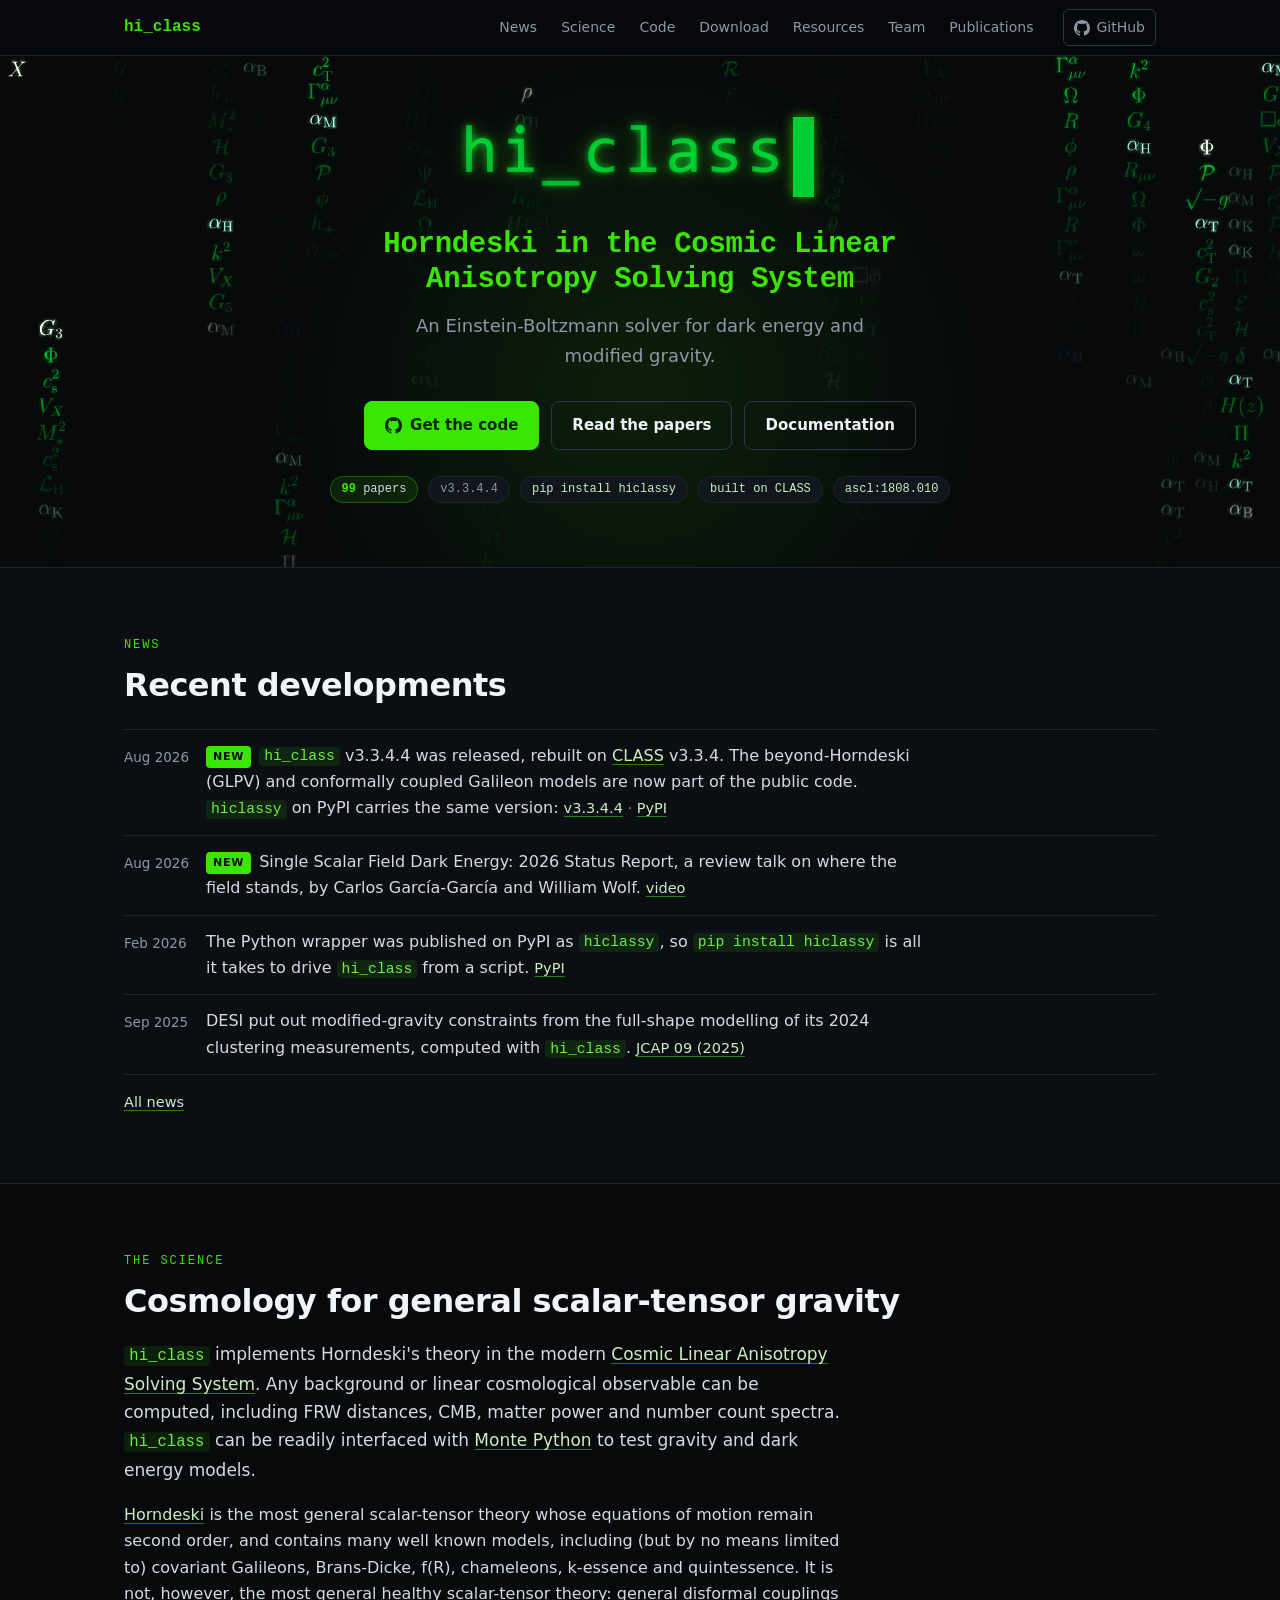
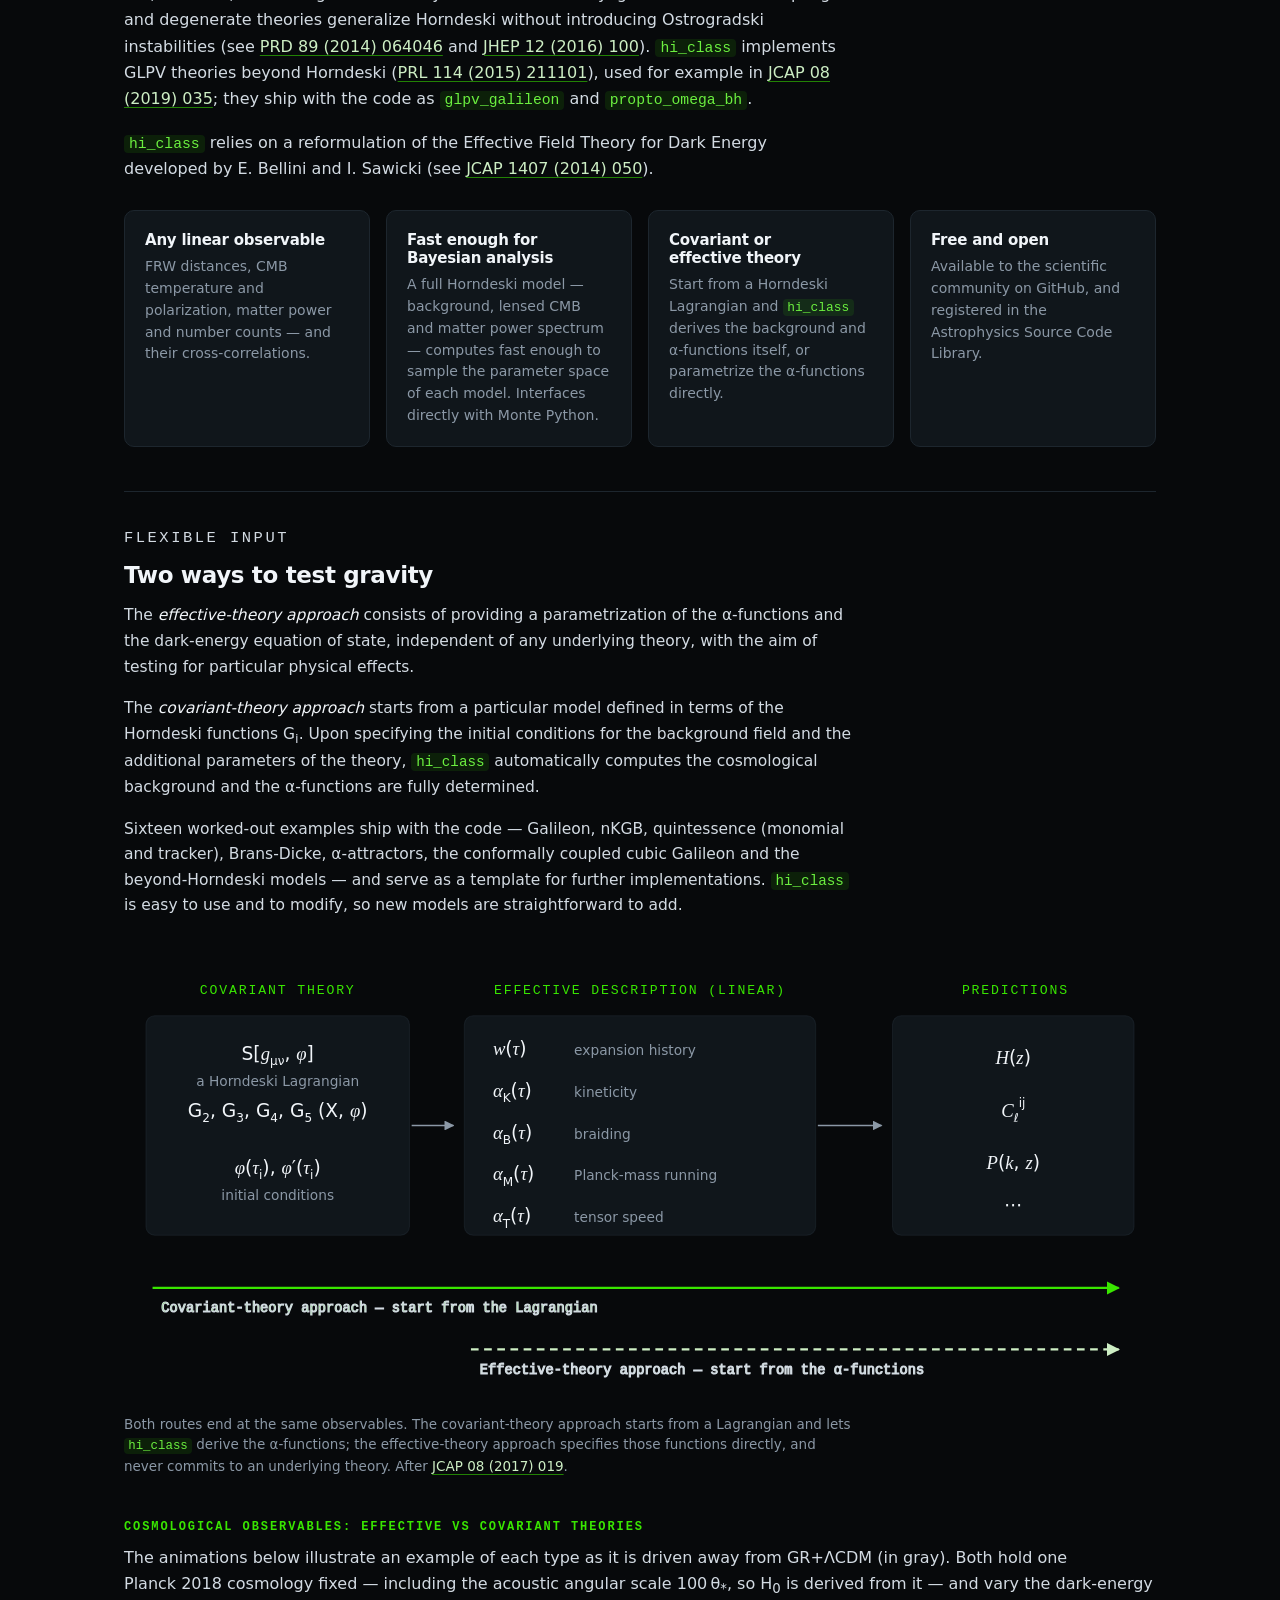
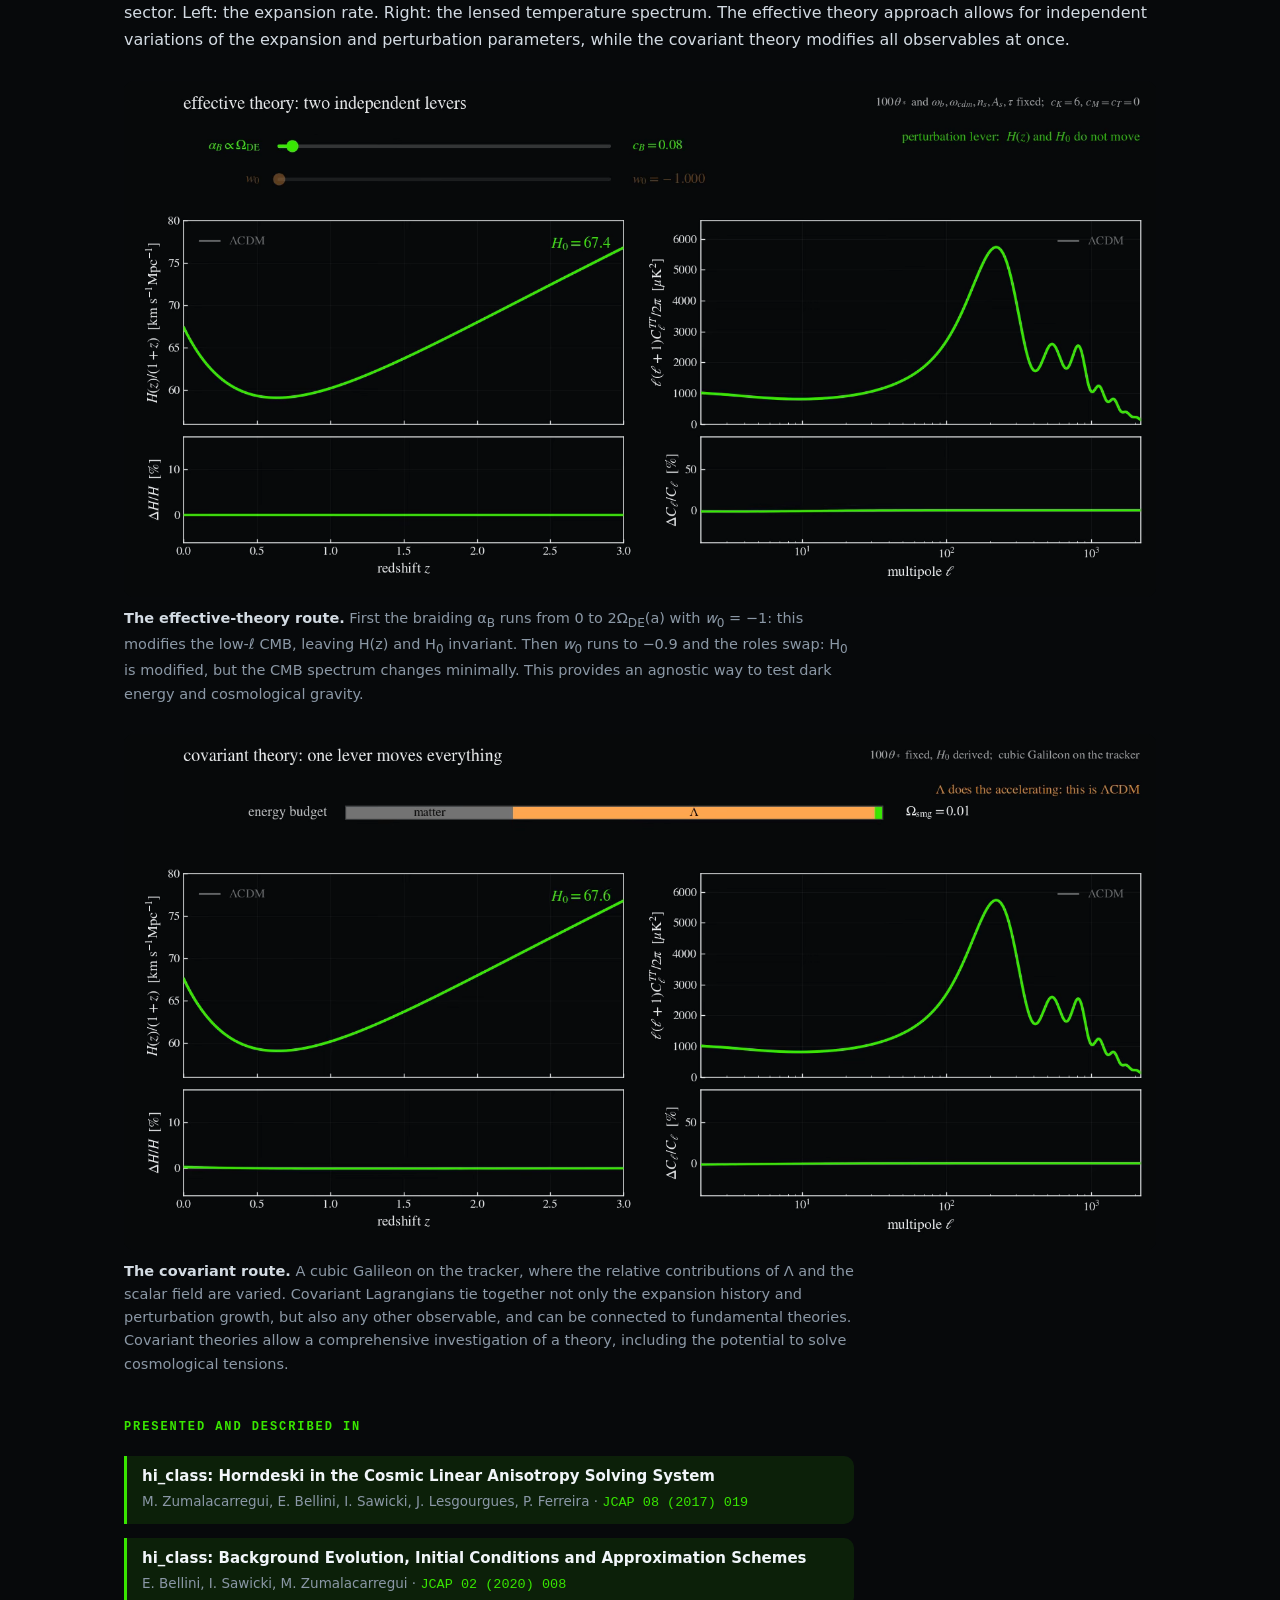
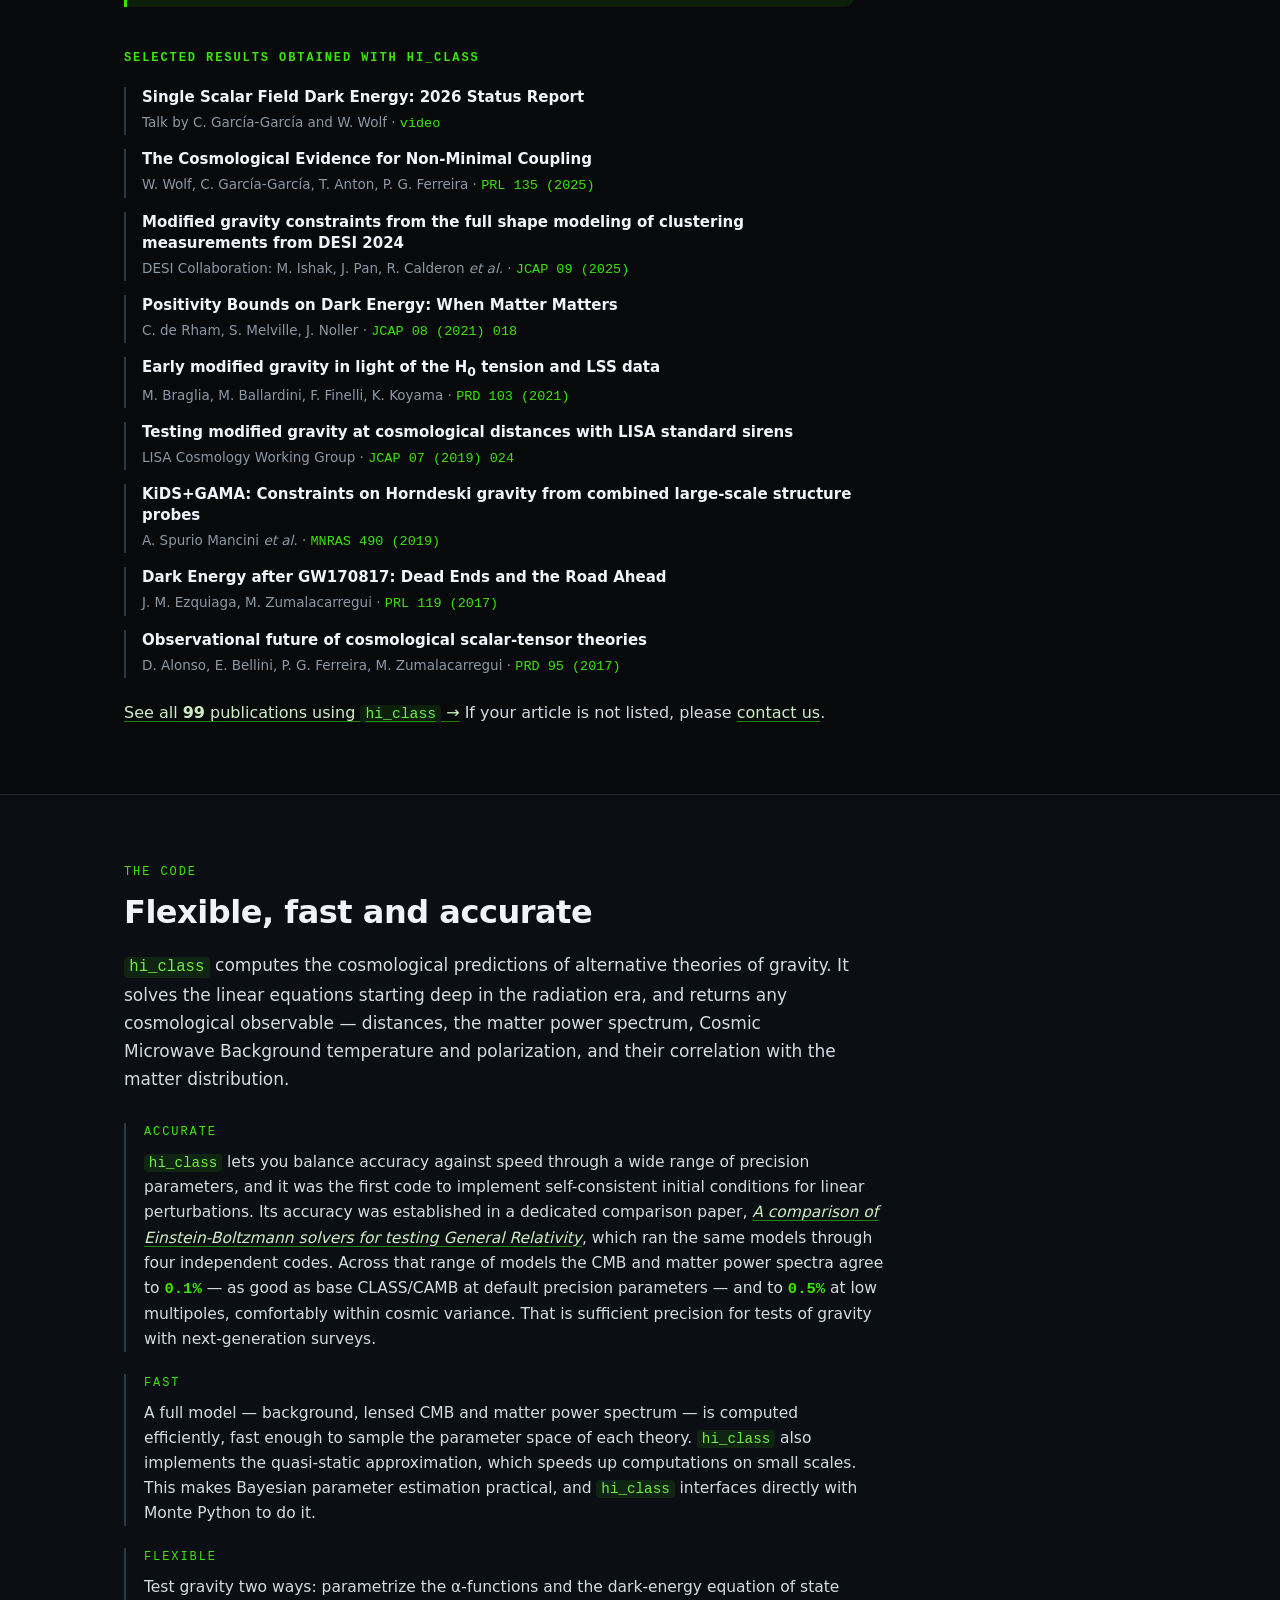
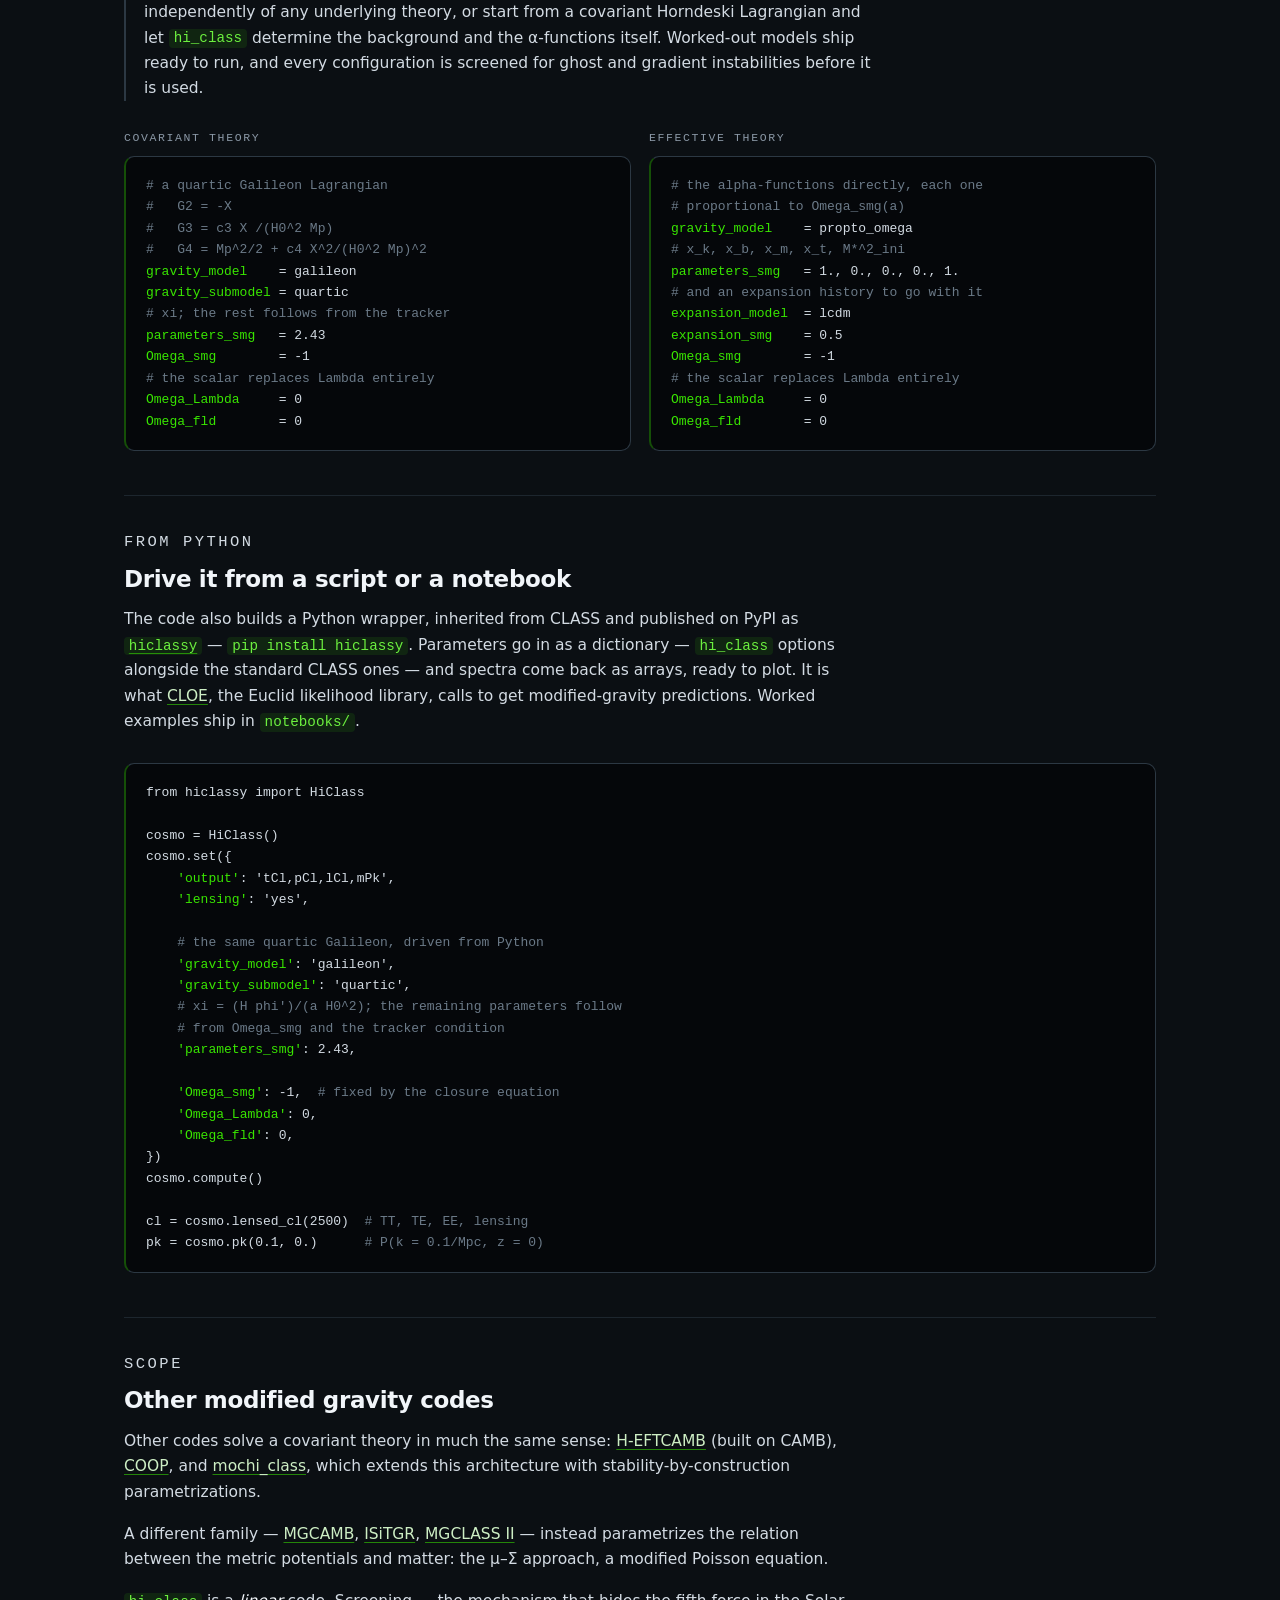
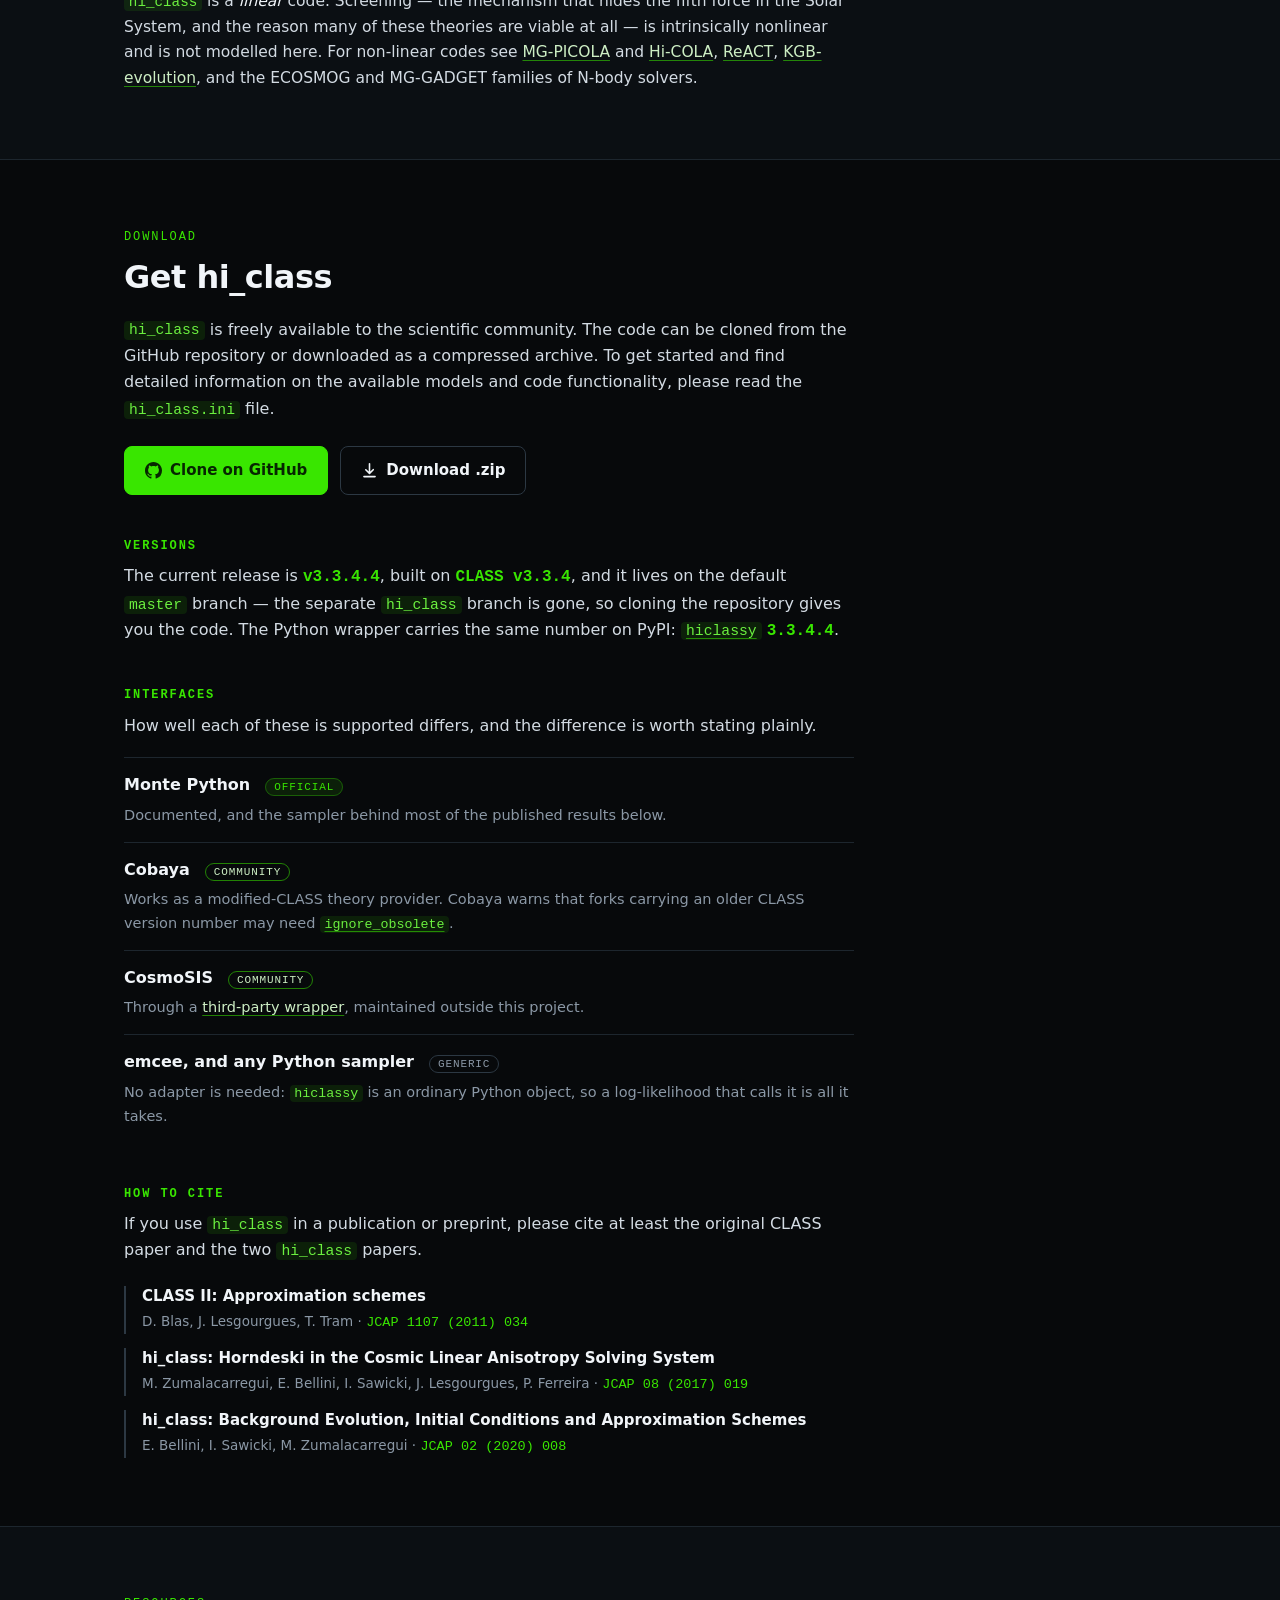
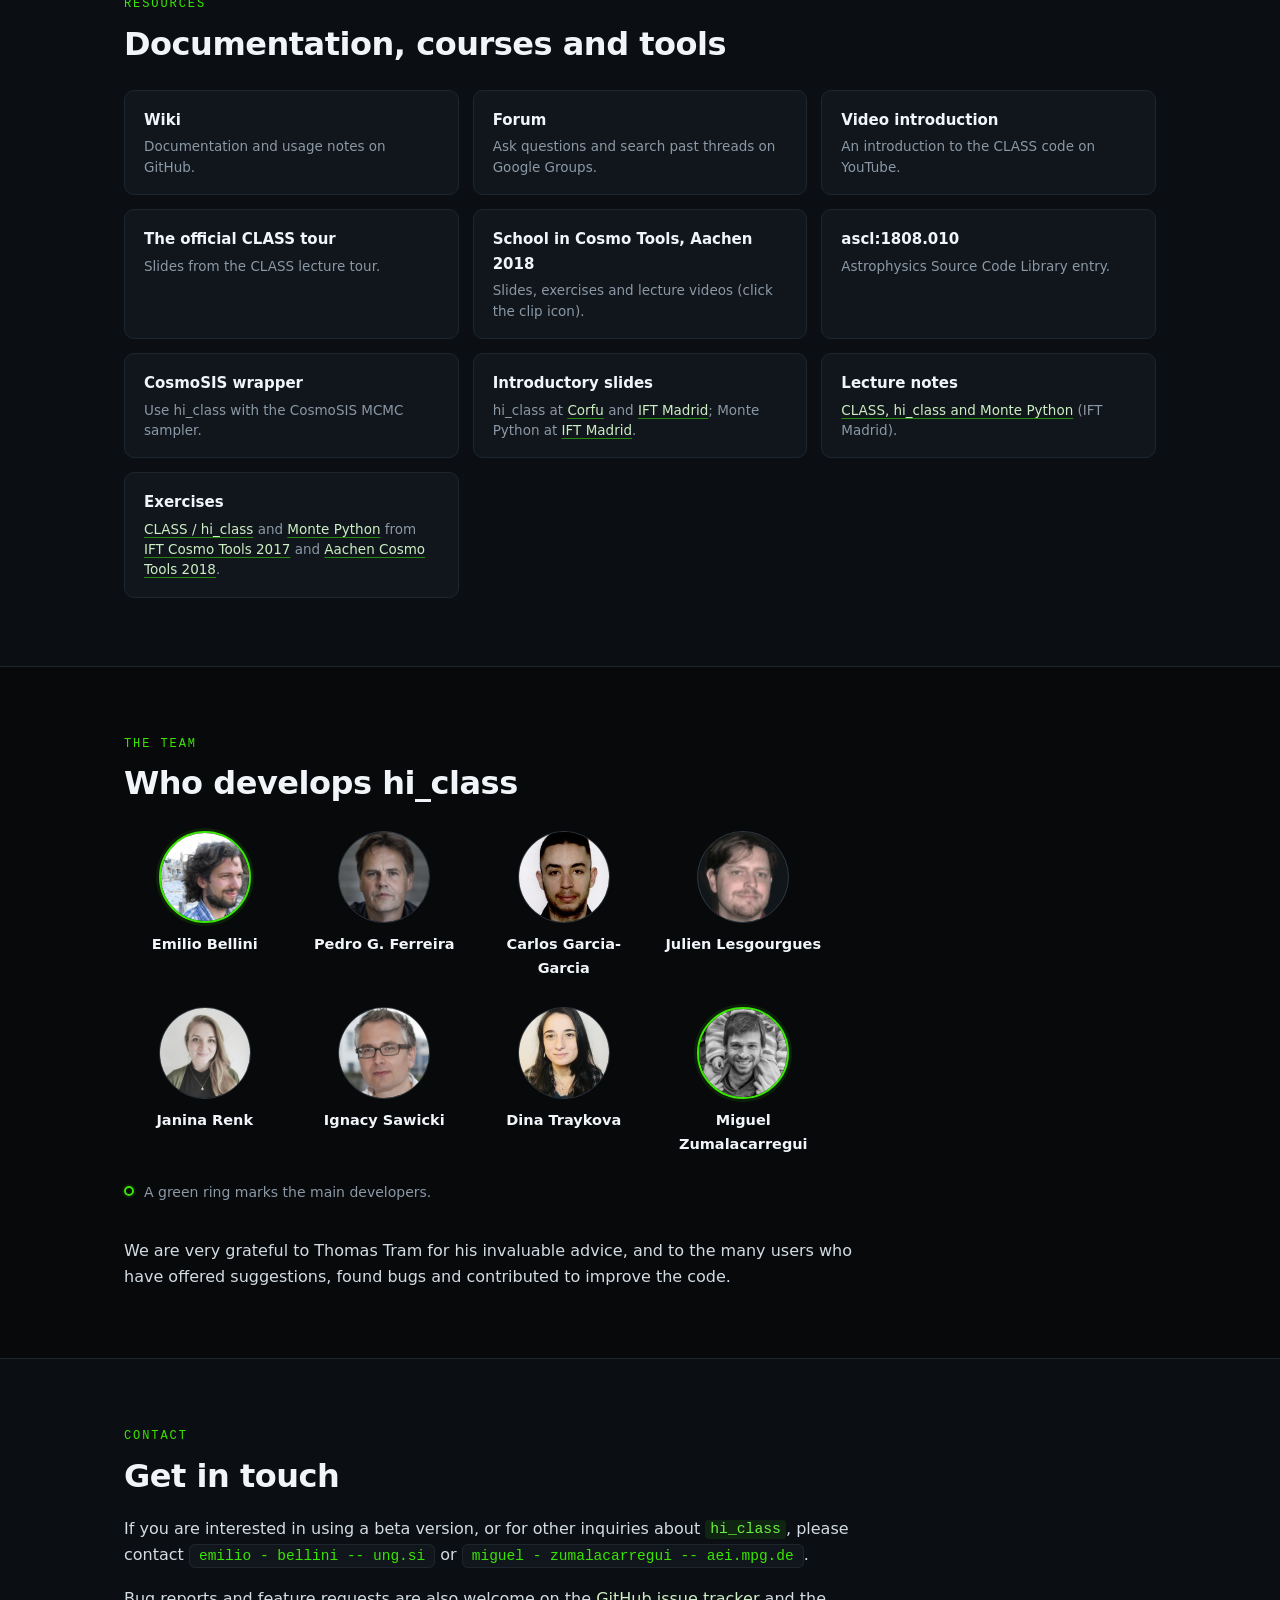
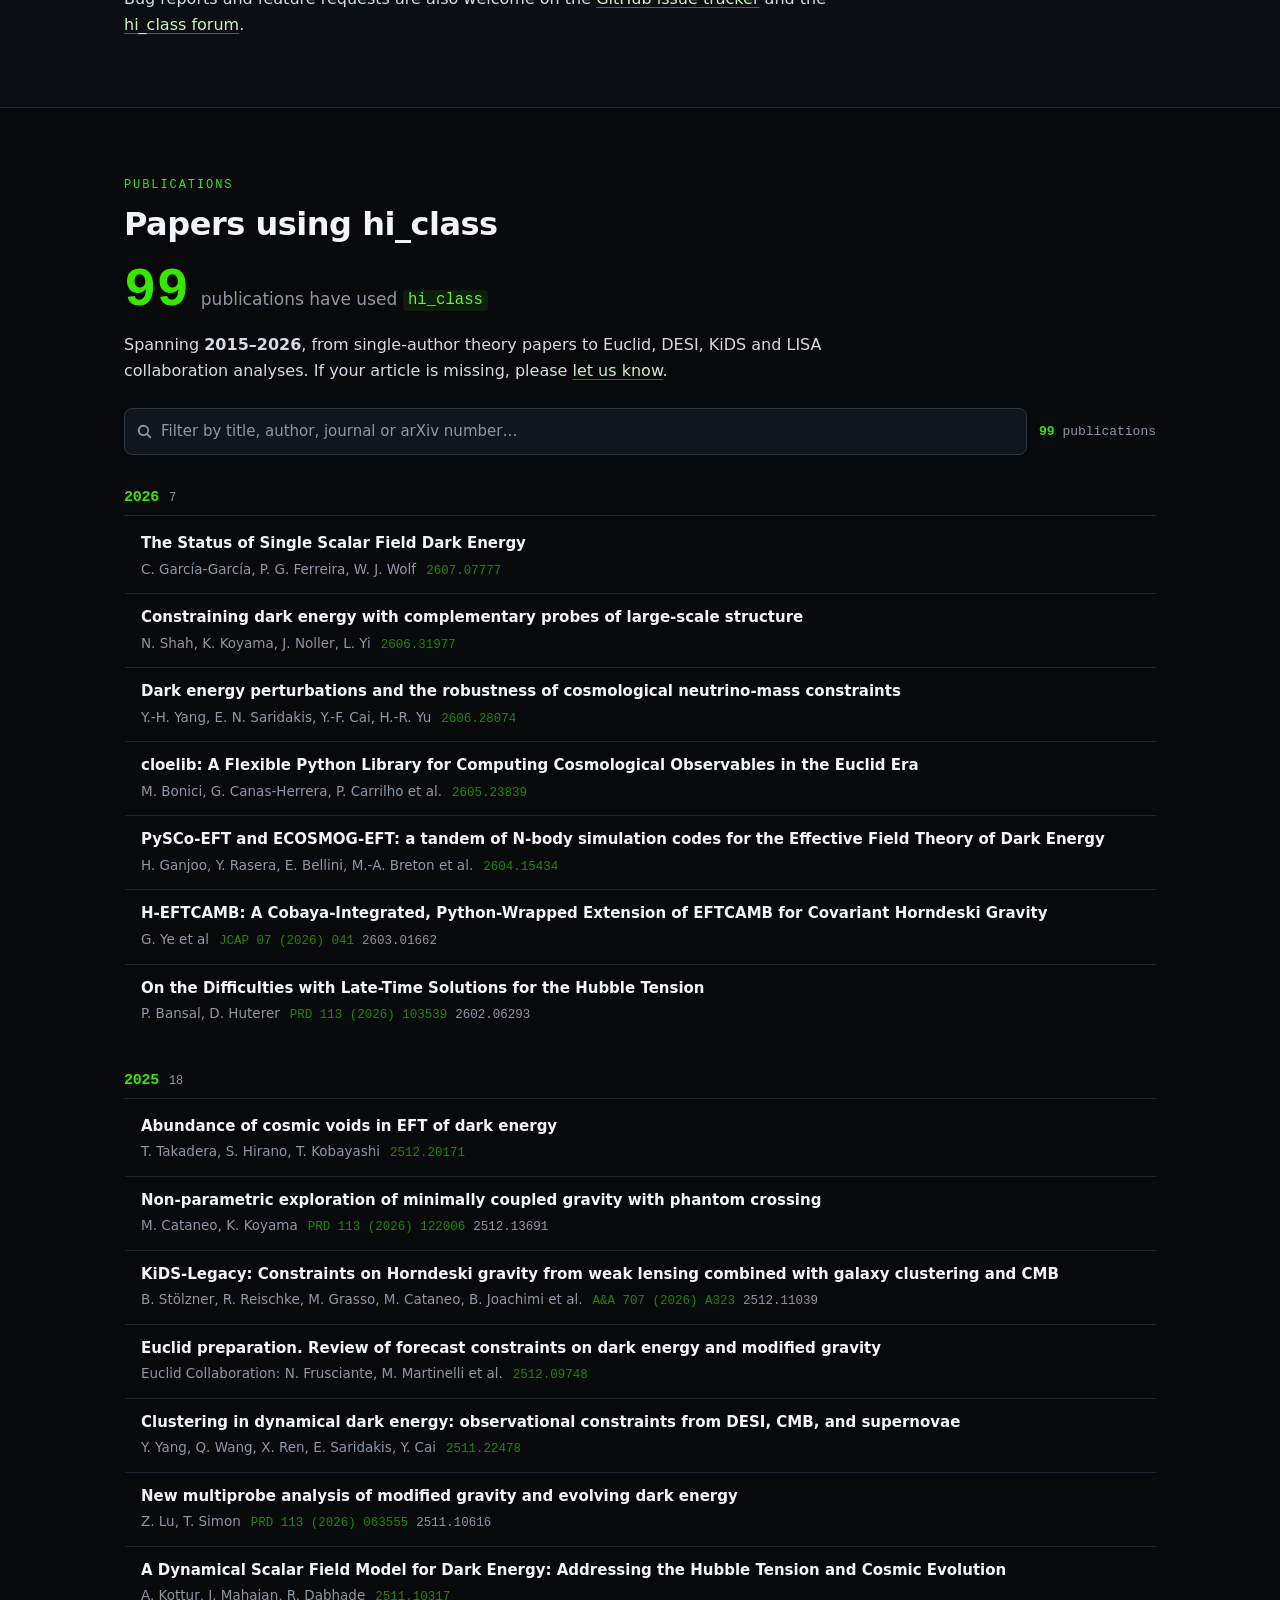
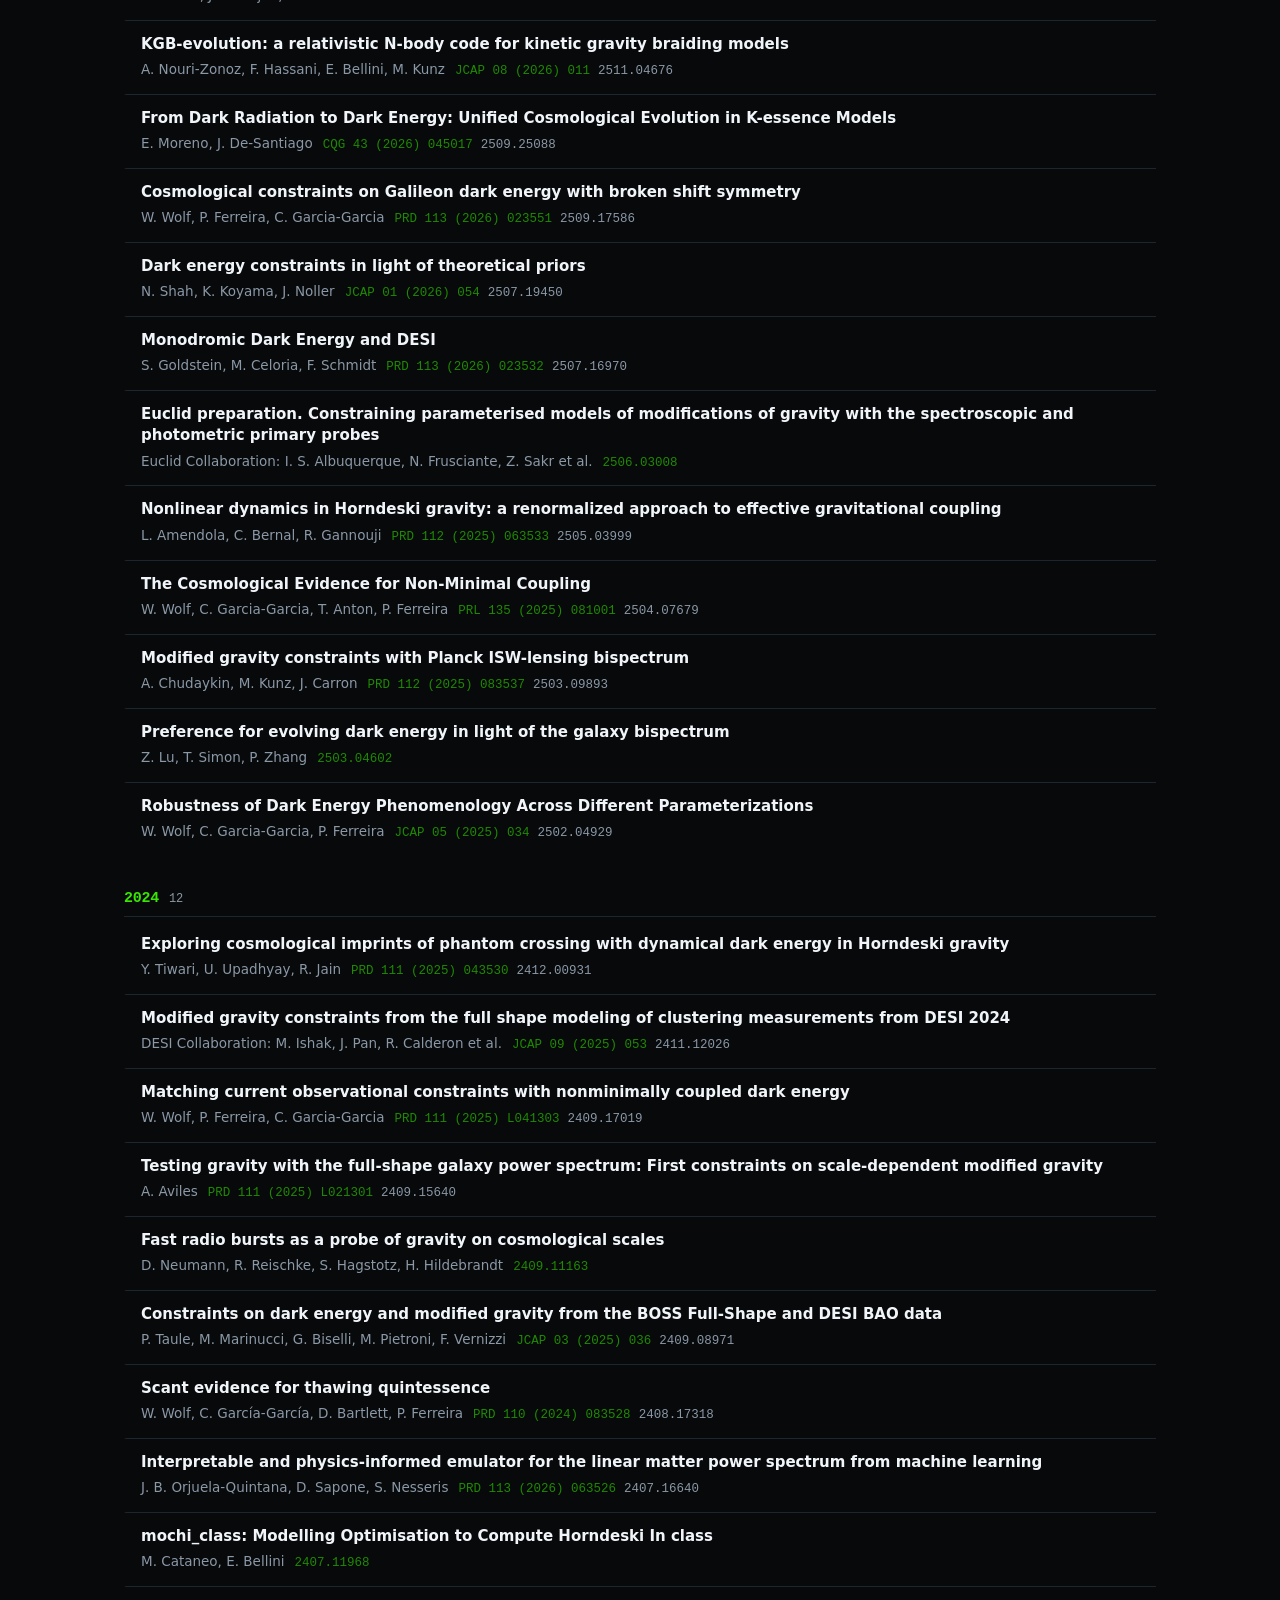
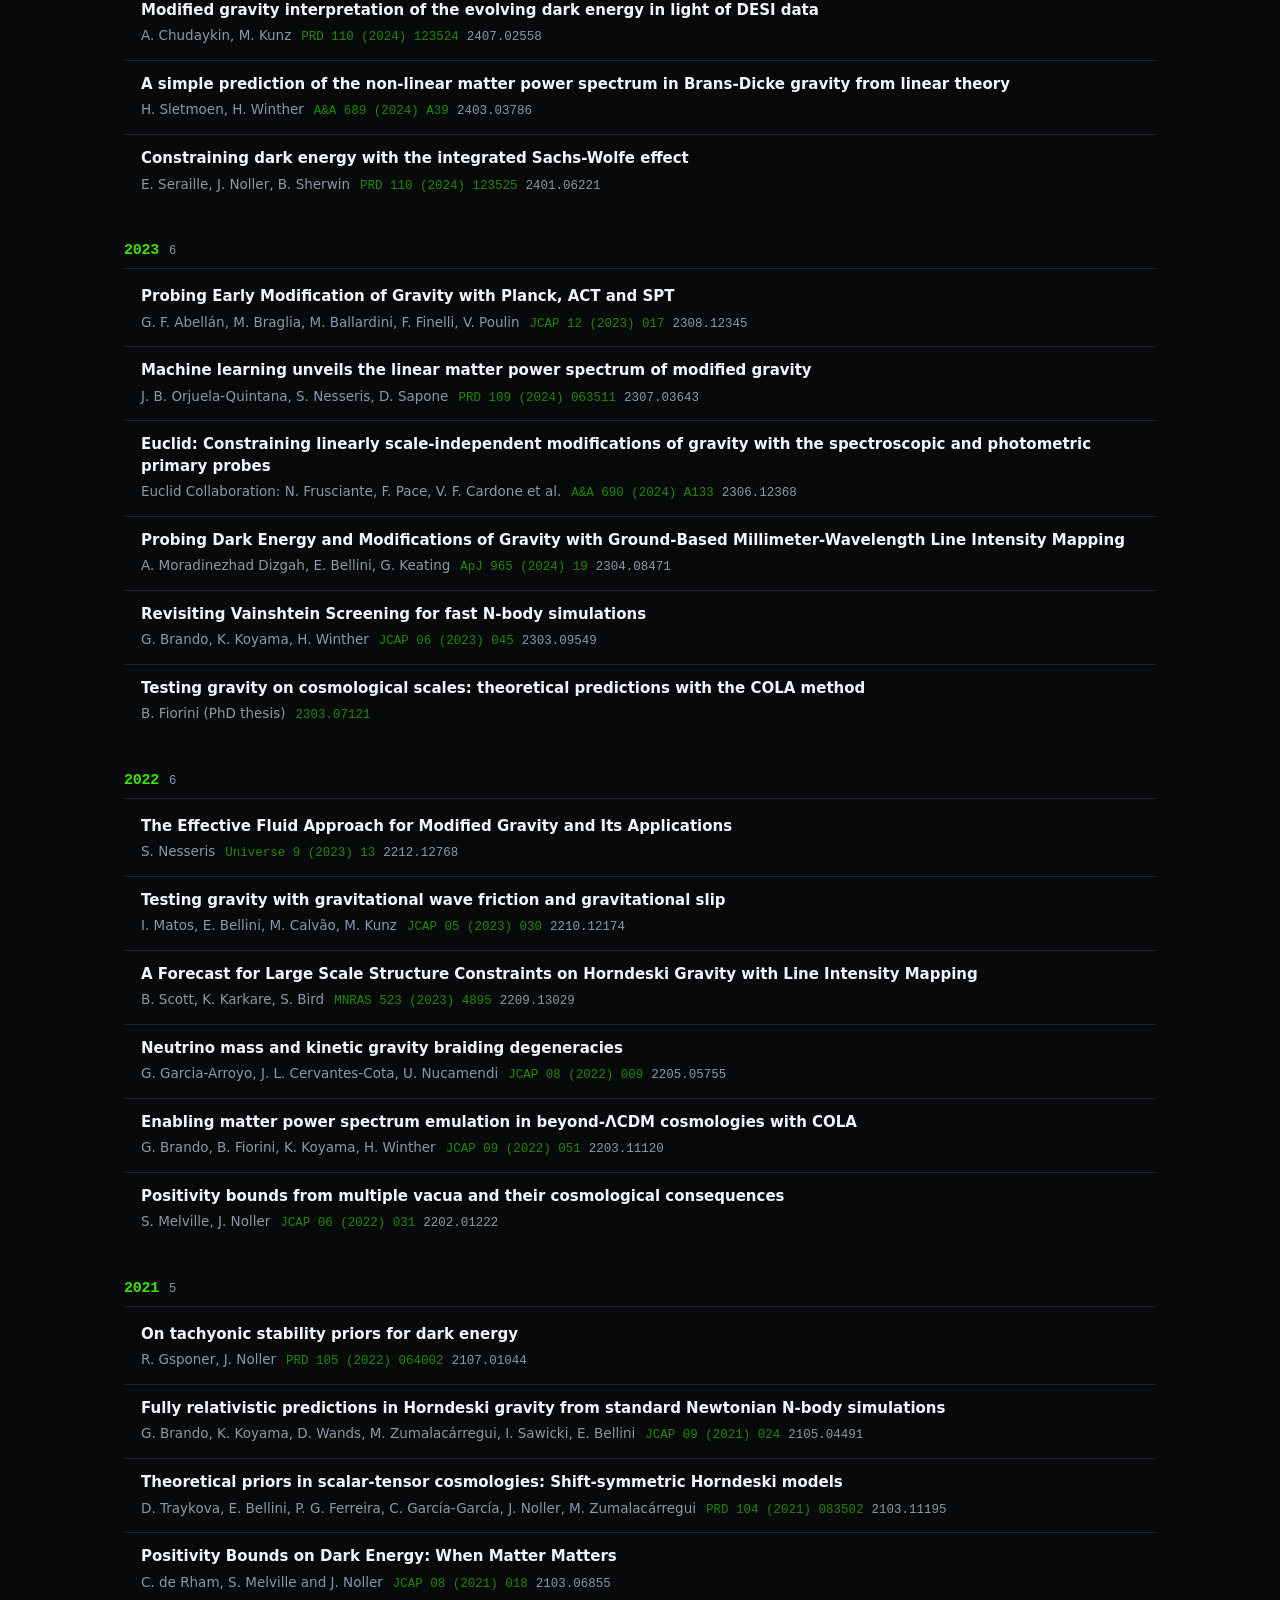
==== docs/index.html @ 0009f51d "Split the release news item's last clause into its own sentence Co-Authored-By: Claude Opus 5 (1M co" ====
<!DOCTYPE html>
<html lang="en">
<head>
<meta charset="utf-8">
<meta name="viewport" content="width=device-width, initial-scale=1">
<title>hi_class — Horndeski in the Cosmic Linear Anisotropy Solving System</title>
<meta name="description" content="hi_class is an Einstein-Boltzmann solver for dark energy and modified gravity. It implements Horndeski's theory in CLASS and computes any background or linear cosmological observable.">
<link rel="canonical" href="https://hiclass-code.net/">
<meta name="theme-color" content="#07090b">

<meta property="og:type" content="website">
<meta property="og:title" content="hi_class — Horndeski in the Cosmic Linear Anisotropy Solving System">
<meta property="og:description" content="Einstein-Boltzmann solver for dark energy and modified gravity.">
<meta property="og:url" content="https://hiclass-code.net/">
<meta property="og:image" content="https://hiclass-code.net/imgs/hi_class.gif">
<meta name="twitter:card" content="summary_large_image">

<link rel="icon" type="image/png" href="imgs/hi_class_icon_64x64.png">
<link rel="stylesheet" href="styles.css?v=11">
</head>

<body>
<a class="skip-link" href="#main">Skip to content</a>

<nav class="nav">
  <div class="wrap nav-inner">
    <a class="brand" href="#top">hi_class</a>
    <div class="nav-links">
      <a href="#news">News</a>
      <a href="#science">Science</a>
      <a href="#code">Code</a>
      <a href="#download">Download</a>
      <a href="#resources" class="nav-secondary">Resources</a>
      <a href="#team" class="nav-secondary">Team</a>
      <a href="#pubs"><span class="nav-long">Publications</span><span class="nav-short">Papers</span></a>
    </div>
    <a class="nav-gh" href="https://github.com/hiclass-code/hi_class_public" target="_blank" rel="noopener">
      <svg viewBox="0 0 16 16" aria-hidden="true"><path d="M8 0C3.58 0 0 3.58 0 8c0 3.54 2.29 6.53 5.47 7.59.4.07.55-.17.55-.38 0-.19-.01-.82-.01-1.49-2.01.37-2.53-.49-2.69-.94-.09-.23-.48-.94-.82-1.13-.28-.15-.68-.52-.01-.53.63-.01 1.08.58 1.23.82.72 1.21 1.87.87 2.33.66.07-.52.28-.87.51-1.07-1.78-.2-3.64-.89-3.64-3.95 0-.87.31-1.59.82-2.15-.08-.2-.36-1.02.08-2.12 0 0 .67-.21 2.2.82.64-.18 1.32-.27 2-.27s1.36.09 2 .27c1.53-1.04 2.2-.82 2.2-.82.44 1.1.16 1.92.08 2.12.51.56.82 1.27.82 2.15 0 3.07-1.87 3.75-3.65 3.95.29.25.54.73.54 1.48 0 1.07-.01 1.93-.01 2.2 0 .21.15.46.55.38A8.01 8.01 0 0016 8c0-4.42-3.58-8-8-8z"/></svg>
      GitHub
    </a>
  </div>
</nav>

<main id="main">

<!-- ==================== Hero ==================== -->
<header class="hero" id="top">
  <canvas class="hero-rain" aria-hidden="true"></canvas>
  <div class="wrap">
    <noscript>
      <style>.hero-mark { display: none; }</style>
      <img class="hero-logo" src="imgs/hi_class.gif" width="720" height="729"
           alt="The hi_class logo: the word hi_class in green terminal type, surrounded by falling cosmological symbols">
    </noscript>
    <p class="hero-mark">
      <img class="hero-wordmark" src="imgs/hi_class_wordmark.png" width="617" height="154"
           alt="hi_class">
      <span class="hero-caret" aria-hidden="true"></span>
    </p>
    <h1>Horndeski in the Cosmic Linear Anisotropy Solving System</h1>
    <p class="hero-tagline">An Einstein-Boltzmann solver for dark energy and modified gravity.</p>

    <div class="hero-actions">
      <a class="btn btn--primary" href="https://github.com/hiclass-code/hi_class_public" target="_blank" rel="noopener">
        <svg viewBox="0 0 16 16" aria-hidden="true"><path d="M8 0C3.58 0 0 3.58 0 8c0 3.54 2.29 6.53 5.47 7.59.4.07.55-.17.55-.38 0-.19-.01-.82-.01-1.49-2.01.37-2.53-.49-2.69-.94-.09-.23-.48-.94-.82-1.13-.28-.15-.68-.52-.01-.53.63-.01 1.08.58 1.23.82.72 1.21 1.87.87 2.33.66.07-.52.28-.87.51-1.07-1.78-.2-3.64-.89-3.64-3.95 0-.87.31-1.59.82-2.15-.08-.2-.36-1.02.08-2.12 0 0 .67-.21 2.2.82.64-.18 1.32-.27 2-.27s1.36.09 2 .27c1.53-1.04 2.2-.82 2.2-.82.44 1.1.16 1.92.08 2.12.51.56.82 1.27.82 2.15 0 3.07-1.87 3.75-3.65 3.95.29.25.54.73.54 1.48 0 1.07-.01 1.93-.01 2.2 0 .21.15.46.55.38A8.01 8.01 0 0016 8c0-4.42-3.58-8-8-8z"/></svg>
        Get the code
      </a>
      <a class="btn" href="#papers">Read the papers</a>
      <a class="btn" href="#resources">Documentation</a>
    </div>

    <p class="badges">
      <a class="badge badge--count" href="#pubs"><b id="hero-pub-count">99</b> papers</a>
      <span class="badge">v3.3.4.4</span>
      <a class="badge" href="https://pypi.org/project/hiclassy/" target="_blank" rel="noopener">pip install hiclassy</a>
      <a class="badge" href="http://class-code.net/" target="_blank" rel="noopener">built on CLASS</a>
      <a class="badge" href="https://ascl.net/1808.010" target="_blank" rel="noopener">ascl:1808.010</a>
    </p>
  </div>
</header>

<!-- ==================== News ====================
     The newest few, mirrored from news.html, which holds the whole archive and
     is where an item is added first. Keep this block to the top four entries of
     that list: the section is a sign of life on the front page, not the record.

     The "New" flag is NOT written here. news.js adds it in the browser to any
     item whose <time datetime> falls inside the six-month freshness window, and
     leaves it off otherwise. On the Jekyll sites (miguelzuma.github.io, GLoW
     ERC) the template does this at build time; this page has no build step. If
     the script does not run, no flag appears -- which is the right failure,
     since a blinking flag on a two-year-old item is worse than none. -->
<section class="band band--soft" id="news">
  <div class="wrap">
    <p class="eyebrow">News</p>
    <h2>Recent developments</h2>
    <ul class="news">
      <li>
        <time class="news-date" datetime="2026-08">Aug 2026</time>
        <p class="news-body"><code>hi_class</code> v3.3.4.4 was released, rebuilt on
          <a href="http://class-code.net/" target="_blank" rel="noopener">CLASS</a> v3.3.4. The beyond-Horndeski
          (GLPV) and conformally coupled Galileon models are now part of the public code.
          <code>hiclassy</code> on PyPI carries the same version:
          <span class="news-links">
            <a href="https://github.com/hiclass-code/hi_class_public/releases/tag/v3.3.4.4" target="_blank" rel="noopener">v3.3.4.4</a> &middot;
            <a href="https://pypi.org/project/hiclassy/" target="_blank" rel="noopener">PyPI</a>
          </span>
        </p>
      </li>
      <li>
        <time class="news-date" datetime="2026-08">Aug 2026</time>
        <p class="news-body">Single Scalar Field Dark Energy: 2026 Status Report, a review talk on
          where the field stands, by Carlos Garc&iacute;a-Garc&iacute;a and William Wolf.
          <span class="news-links">
            <a href="https://www.youtube.com/watch?v=RbXqghcRv0U" target="_blank" rel="noopener">video</a>
          </span>
        </p>
      </li>
      <li>
        <time class="news-date" datetime="2026-02">Feb 2026</time>
        <p class="news-body">The Python wrapper was published on PyPI as <code>hiclassy</code>, so
          <code>pip install hiclassy</code> is all it takes to drive <code>hi_class</code> from a script.
          <span class="news-links">
            <a href="https://pypi.org/project/hiclassy/" target="_blank" rel="noopener">PyPI</a>
          </span>
        </p>
      </li>
          <li>
        <time class="news-date" datetime="2025-09">Sep 2025</time>
        <p class="news-body">DESI put out modified-gravity constraints from the full-shape modelling
          of its 2024 clustering measurements, computed with <code>hi_class</code>.
          <span class="news-links">
            <a href="https://inspirehep.net/literature/2850039" target="_blank" rel="noopener">JCAP 09 (2025)</a>
          </span>
        </p>
      </li>
</ul>
    <p class="news-more"><a href="news.html">All news</a></p>
  </div>
</section>

<!-- ==================== The Science ==================== -->
<section class="band" id="science">
  <div class="wrap">
    <p class="eyebrow">The Science</p>
    <h2>Cosmology for general scalar-tensor gravity</h2>

    <div class="prose">
      <p class="lede"><code>hi_class</code> implements Horndeski's theory in the modern
        <a href="http://class-code.net/" target="_blank" rel="noopener">Cosmic Linear Anisotropy Solving System</a>.
        Any background or linear cosmological observable can be computed, including FRW distances, CMB,
        matter power and number count spectra. <code>hi_class</code> can be readily interfaced with
        <a href="https://monte-python.readthedocs.io/en/latest/" target="_blank" rel="noopener">Monte Python</a>
        to test gravity and dark energy models.</p>

      <p><a href="https://inspirehep.net/literature/1189313" target="_blank" rel="noopener">Horndeski</a> is the
        most general scalar-tensor theory whose equations of motion remain second order, and
        contains many well known models, including (but by no means limited to) covariant Galileons, Brans-Dicke,
        f(R), chameleons, k-essence and quintessence. It is not, however, the most general healthy scalar-tensor
        theory: general disformal couplings and degenerate theories generalize Horndeski without introducing
        Ostrogradski instabilities (see
        <a href="https://inspirehep.net/literature/1250251" target="_blank" rel="noopener">PRD 89 (2014) 064046</a>
        and <a href="https://inspirehep.net/literature/1484281" target="_blank" rel="noopener">JHEP 12 (2016) 100</a>).
        <code>hi_class</code> implements GLPV theories beyond Horndeski
        (<a href="https://inspirehep.net/literature/1292463" target="_blank" rel="noopener">PRL 114 (2015) 211101</a>),
        used for example in
        <a href="https://inspirehep.net/literature/1722260" target="_blank" rel="noopener">JCAP 08 (2019) 035</a>;
        they ship with the code as <code>glpv_galileon</code> and <code>propto_omega_bh</code>.</p>

      <p><code>hi_class</code> relies on a reformulation of the Effective Field Theory for Dark Energy developed
        by E. Bellini and I. Sawicki (see
        <a href="https://inspirehep.net/literature/1290333" target="_blank" rel="noopener">JCAP 1407 (2014) 050</a>).</p>
    </div>

    <div class="cards">
      <div class="card">
        <h3>Any linear observable</h3>
        <p>FRW distances, CMB temperature and polarization, matter power and number counts — and their
          cross-correlations.</p>
      </div>
      <div class="card">
        <h3>Fast enough for Bayesian analysis</h3>
        <p>A full Horndeski model — background, lensed CMB and matter power spectrum — computes fast enough
          to sample the parameter space of each model. Interfaces directly with Monte Python.</p>
      </div>
      <div class="card">
        <h3>Covariant or effective theory</h3>
        <p>Start from a Horndeski Lagrangian and <code>hi_class</code> derives the background and
          &alpha;-functions itself, or parametrize the &alpha;-functions directly.</p>
      </div>
      <div class="card">
        <h3>Free and open</h3>
        <p>Available to the scientific community on GitHub, and registered in the Astrophysics Source Code
          Library.</p>
      </div>
    </div>

    <div class="feature feature--stack">
      <div class="feature-body">
        <p class="eyebrow">Flexible input</p>
        <h3 class="feature-title">Two ways to test gravity</h3>
        <p>The <em>effective-theory approach</em> consists of providing a parametrization of the
          &alpha;-functions and the dark-energy equation of state, independent of any underlying theory, with the aim of
          testing for particular physical effects.</p>
        <p>The <em>covariant-theory approach</em> starts from a particular model defined in terms of the
          Horndeski functions G<sub>i</sub>. Upon specifying the initial conditions for the background field
          and the additional parameters of the theory, <code>hi_class</code> automatically computes the
          cosmological background and the &alpha;-functions are fully determined.</p>
        <p>Sixteen worked-out examples ship with the code — Galileon, nKGB, quintessence (monomial and
          tracker), Brans-Dicke, &alpha;-attractors, the conformally coupled cubic Galileon and the
          beyond-Horndeski models — and serve as a template for further implementations.
          <code>hi_class</code> is easy to use and to modify, so new models are straightforward to add.</p>
      </div>
    </div>

    <figure class="diagram">
      <div class="diagram-scroll">
<svg viewBox="0 0 940 400" role="img" aria-labelledby="dgm-t dgm-d" class="dgm"
     fill="currentColor" stroke="none">
  <title id="dgm-t">The two routes from a theory of gravity to a cosmological prediction</title>
  <desc id="dgm-d">A covariant Horndeski Lagrangian determines the alpha-functions, which in
    turn determine the observables. The covariant-theory approach enters at the Lagrangian; the
    effective-theory approach enters at the alpha-functions, skipping the Lagrangian entirely.</desc>

  <!-- stage headings -->
  <g class="dgm-stage" fill="currentColor">
    <text x="140" y="28" text-anchor="middle">Covariant theory</text>
    <text x="470" y="28" text-anchor="middle">Effective description (linear)</text>
    <text x="812" y="28" text-anchor="middle">Predictions</text>
  </g>

  <!-- stage 1: the Lagrangian -->
  <rect class="dgm-box" fill="none" stroke="currentColor" stroke-opacity="0.35" x="20" y="48" width="240" height="200" rx="8"/>
  <g class="dgm-math" text-anchor="middle" fill="currentColor">
    <text x="140" y="88">S[<tspan class="dgm-sym">g</tspan><tspan dy="5" font-size="11">&#956;&#957;</tspan><tspan dy="-5">, </tspan><tspan class="dgm-sym">&#966;</tspan>]</text>
    <text x="140" y="140">G<tspan dy="5" font-size="11">2</tspan><tspan dy="-5">, </tspan>G<tspan dy="5" font-size="11">3</tspan><tspan dy="-5">, </tspan>G<tspan dy="5" font-size="11">4</tspan><tspan dy="-5">, </tspan>G<tspan dy="5" font-size="11">5</tspan><tspan dy="-5"> (X, </tspan><tspan class="dgm-sym">&#966;</tspan>)</text>
    <text x="140" y="192"><tspan class="dgm-sym">&#966;</tspan>(<tspan class="dgm-sym">&#964;</tspan><tspan dy="5" font-size="11">i</tspan><tspan dy="-5">), </tspan><tspan class="dgm-sym">&#966;</tspan>&#8242;(<tspan class="dgm-sym">&#964;</tspan><tspan dy="5" font-size="11">i</tspan><tspan dy="-5">)</tspan></text>
  </g>
  <text class="dgm-note" fill="currentColor" x="140" y="112" text-anchor="middle">a Horndeski Lagrangian</text>
  <text class="dgm-note" fill="currentColor" x="140" y="216" text-anchor="middle">initial conditions</text>

  <!-- stage 2: the alpha-functions -->
  <rect class="dgm-box" fill="none" stroke="currentColor" stroke-opacity="0.35" x="310" y="48" width="320" height="200" rx="8"/>
  <g class="dgm-math" fill="currentColor">
    <text x="336" y="84"><tspan class="dgm-sym">w</tspan>(<tspan class="dgm-sym">&#964;</tspan>)</text>
    <text x="336" y="122"><tspan class="dgm-sym">&#945;</tspan><tspan dy="5" font-size="11">K</tspan><tspan dy="-5">(</tspan><tspan class="dgm-sym">&#964;</tspan>)</text>
    <text x="336" y="160"><tspan class="dgm-sym">&#945;</tspan><tspan dy="5" font-size="11">B</tspan><tspan dy="-5">(</tspan><tspan class="dgm-sym">&#964;</tspan>)</text>
    <text x="336" y="198"><tspan class="dgm-sym">&#945;</tspan><tspan dy="5" font-size="11">M</tspan><tspan dy="-5">(</tspan><tspan class="dgm-sym">&#964;</tspan>)</text>
    <text x="336" y="236"><tspan class="dgm-sym">&#945;</tspan><tspan dy="5" font-size="11">T</tspan><tspan dy="-5">(</tspan><tspan class="dgm-sym">&#964;</tspan>)</text>
  </g>
  <g class="dgm-note" fill="currentColor">
    <text x="410" y="84">expansion history</text>
    <text x="410" y="122">kineticity</text>
    <text x="410" y="160">braiding</text>
    <text x="410" y="198">Planck-mass running</text>
    <text x="410" y="236">tensor speed</text>
  </g>

  <!-- stage 3: observables -->
  <rect class="dgm-box" fill="none" stroke="currentColor" stroke-opacity="0.35" x="700" y="48" width="220" height="200" rx="8"/>
  <g class="dgm-math" text-anchor="middle" fill="currentColor">
    <text x="810" y="92"><tspan class="dgm-sym">H</tspan>(<tspan class="dgm-sym">z</tspan>)</text>
    <text x="810" y="140"><tspan class="dgm-sym">C</tspan><tspan dy="5" font-size="11">&#8467;</tspan><tspan dy="-14" font-size="11">ij</tspan><tspan dy="9"></tspan></text>
    <text x="810" y="188"><tspan class="dgm-sym">P</tspan>(<tspan class="dgm-sym">k</tspan>, <tspan class="dgm-sym">z</tspan>)</text>
    <text x="810" y="226">&#8943;</text>
  </g>

  <!-- pipeline arrows -->
  <g class="dgm-flow" stroke="currentColor">
    <line x1="262" y1="148" x2="300" y2="148" marker-end="url(#dgm-head)"/>
    <line x1="632" y1="148" x2="690" y2="148" marker-end="url(#dgm-head)"/>
  </g>

  <!-- the two approaches -->
  <g class="dgm-path dgm-path--cov" fill="currentColor" stroke="currentColor">
    <line x1="26" y1="296" x2="906" y2="296" marker-end="url(#dgm-head-cov)"/>
    <text x="34" y="318">Covariant-theory approach — start from the Lagrangian</text>
  </g>
  <g class="dgm-path dgm-path--eft" fill="currentColor" stroke="currentColor">
    <line x1="316" y1="352" x2="906" y2="352" marker-end="url(#dgm-head-eft)"/>
    <text x="324" y="374">Effective-theory approach — start from the &#945;-functions</text>
  </g>

  <defs>
    <marker id="dgm-head" viewBox="0 0 10 10" refX="9" refY="5"
            markerWidth="6" markerHeight="6" orient="auto-start-reverse">
      <path d="M0,0 L10,5 L0,10 z" class="dgm-head" fill="currentColor"/>
    </marker>
    <marker id="dgm-head-cov" viewBox="0 0 10 10" refX="9" refY="5"
            markerWidth="6" markerHeight="6" orient="auto-start-reverse">
      <path d="M0,0 L10,5 L0,10 z" class="dgm-head-cov" fill="currentColor"/>
    </marker>
    <marker id="dgm-head-eft" viewBox="0 0 10 10" refX="9" refY="5"
            markerWidth="6" markerHeight="6" orient="auto-start-reverse">
      <path d="M0,0 L10,5 L0,10 z" class="dgm-head-eft" fill="currentColor"/>
    </marker>
  </defs>
</svg>
      </div>
      <figcaption>Both routes end at the same observables. The covariant-theory approach starts from a
        Lagrangian and lets <code>hi_class</code> derive the &#945;-functions; the effective-theory approach
        specifies those functions directly, and never commits to an underlying theory. After
        <a href="https://inspirehep.net/literature/1462237" target="_blank" rel="noopener">JCAP 08 (2017) 019</a>.</figcaption>
    </figure>

    <h3 class="eyebrow" style="margin-top:44px">Cosmological observables: effective vs covariant theories</h3>
    <p>The animations below illustrate an example of each type as it is driven away from
      GR+&Lambda;CDM (in gray). Both hold one Planck&nbsp;2018 cosmology fixed &mdash; including the
      acoustic angular scale 100&thinsp;&theta;<sub>*</sub>, so H<sub>0</sub> is derived from it
      &mdash; and vary the dark-energy sector. Left: the expansion rate. Right: the lensed temperature
      spectrum. The effective theory approach allows for independent variations of the expansion and
      perturbation parameters, while the covariant theory modifies all observables at once.</p>

    <figure class="anim">
      <video autoplay loop muted playsinline preload="metadata" width="1560" height="780"
             poster="imgs/anim/de_levers_web_dark_still.png"
             aria-label="Sweeping alpha_M with the expansion history pinned to LambdaCDM, then sweeping w0.">
        <source src="imgs/anim/de_levers_web_dark.webm" type="video/webm">
        <source src="imgs/anim/de_levers_web_dark.mp4" type="video/mp4">
      </video>
      <img class="anim-poster" src="imgs/anim/de_levers_web_dark_still.png" width="1560" height="780"
           loading="lazy" alt="Two panels: the expansion rate and the CMB temperature spectrum, each over a residual against LambdaCDM, with sliders for the two swept parameters.">
      <figcaption><strong>The effective-theory route.</strong> First the braiding
        &alpha;<sub>B</sub> runs from 0 to 2&Omega;<sub>DE</sub>(a) with <em>w</em><sub>0</sub> =
        &minus;1: this modifies the low-&#8467; CMB, leaving H(z) and H<sub>0</sub> invariant. Then
        <em>w</em><sub>0</sub> runs to &minus;0.9 and the roles swap: H<sub>0</sub> is modified, but
        the CMB spectrum changes minimally. This provides an agnostic way to test dark energy and
        cosmological gravity.</figcaption>
    </figure>

    <figure class="anim">
      <video autoplay loop muted playsinline preload="metadata" width="1560" height="780"
             poster="imgs/anim/galileon_budget_web_dark_still.png"
             aria-label="Handing the dark-energy budget from Lambda to a cubic Galileon.">
        <source src="imgs/anim/galileon_budget_web_dark.webm" type="video/webm">
        <source src="imgs/anim/galileon_budget_web_dark.mp4" type="video/mp4">
      </video>
      <img class="anim-poster" src="imgs/anim/galileon_budget_web_dark_still.png" width="1560" height="780"
           loading="lazy" alt="The same two panels, with a stacked bar splitting the dark-energy budget between Lambda and the Galileon.">
      <figcaption><strong>The covariant route.</strong> A cubic Galileon on the tracker, where
        the relative contributions of &Lambda; and the scalar field are varied. Covariant Lagrangians
        tie together not only the expansion history and perturbation growth, but also any other
        observable, and can be connected to fundamental theories. Covariant theories allow a
        comprehensive investigation of a theory, including the potential to solve cosmological
        tensions.</figcaption>
    </figure>

    <h3 class="eyebrow" id="papers" style="margin-top:44px">Presented and described in</h3>
    <ul class="refs refs--cite">
      <li>
        <a class="ref-title" href="https://inspirehep.net/literature/1462237" target="_blank" rel="noopener">hi_class: Horndeski in the Cosmic Linear Anisotropy Solving System</a>
        <span class="ref-meta">M. Zumalacarregui, E. Bellini, I. Sawicki, J. Lesgourgues, P. Ferreira ·
          <span class="mono">JCAP 08 (2017) 019</span></span>
      </li>
      <li>
        <a class="ref-title" href="https://arxiv.org/abs/1909.01828" target="_blank" rel="noopener">hi_class: Background Evolution, Initial Conditions and Approximation Schemes</a>
        <span class="ref-meta">E. Bellini, I. Sawicki, M. Zumalacarregui ·
          <span class="mono">JCAP 02 (2020) 008</span></span>
      </li>
    </ul>

    <h3 class="eyebrow" style="margin-top:44px">Selected results obtained with hi_class</h3>
    <ul class="refs">
      <li>
        <a class="ref-title" href="https://www.youtube.com/watch?v=RbXqghcRv0U" target="_blank" rel="noopener">Single Scalar Field Dark Energy: 2026 Status Report</a>
        <span class="ref-meta">Talk by C. Garc&iacute;a-Garc&iacute;a and W. Wolf ·
          <span class="mono">video</span></span>
      </li>
      <li>
        <a class="ref-title" href="https://inspirehep.net/literature/2910498" target="_blank" rel="noopener">The Cosmological Evidence for Non-Minimal Coupling</a>
        <span class="ref-meta">W. Wolf, C. García-García, T. Anton, P. G. Ferreira ·
          <span class="mono">PRL 135 (2025)</span></span>
      </li>
      <li>
        <a class="ref-title" href="https://inspirehep.net/literature/2850039" target="_blank" rel="noopener">Modified gravity constraints from the full shape modeling of clustering measurements from DESI 2024</a>
        <span class="ref-meta">DESI Collaboration: M. Ishak, J. Pan, R. Calderon <i>et al.</i> ·
          <span class="mono">JCAP 09 (2025)</span></span>
      </li>
      <li>
        <a class="ref-title" href="https://inspirehep.net/literature/1851169" target="_blank" rel="noopener">Positivity Bounds on Dark Energy: When Matter Matters</a>
        <span class="ref-meta">C. de Rham, S. Melville, J. Noller ·
          <span class="mono">JCAP 08 (2021) 018</span></span>
      </li>
      <li>
        <a class="ref-title" href="https://inspirehep.net/literature/1833034" target="_blank" rel="noopener">Early modified gravity in light of the H<sub>0</sub> tension and LSS data</a>
        <span class="ref-meta">M. Braglia, M. Ballardini, F. Finelli, K. Koyama ·
          <span class="mono">PRD 103 (2021)</span></span>
      </li>
      <li>
        <a class="ref-title" href="https://inspirehep.net/literature/1738351" target="_blank" rel="noopener">Testing modified gravity at cosmological distances with LISA standard sirens</a>
        <span class="ref-meta">LISA Cosmology Working Group ·
          <span class="mono">JCAP 07 (2019) 024</span></span>
      </li>
      <li>
        <a class="ref-title" href="https://inspirehep.net/literature/1713441" target="_blank" rel="noopener">KiDS+GAMA: Constraints on Horndeski gravity from combined large-scale structure probes</a>
        <span class="ref-meta">A. Spurio Mancini <i>et al.</i> ·
          <span class="mono">MNRAS 490 (2019)</span></span>
      </li>
      <li>
        <a class="ref-title" href="https://inspirehep.net/literature/1630865" target="_blank" rel="noopener">Dark Energy after GW170817: Dead Ends and the Road Ahead</a>
        <span class="ref-meta">J. M. Ezquiaga, M. Zumalacarregui ·
          <span class="mono">PRL 119 (2017)</span></span>
      </li>
      <li>
        <a class="ref-title" href="https://inspirehep.net/literature/1495006" target="_blank" rel="noopener">Observational future of cosmological scalar-tensor theories</a>
        <span class="ref-meta">D. Alonso, E. Bellini, P. G. Ferreira, M. Zumalacarregui &middot;
          <span class="mono">PRD 95 (2017)</span></span>
      </li>
    </ul>

    <p style="margin-top:22px"><a href="#pubs">See all <b id="science-pub-count">99</b> publications using
      <code>hi_class</code> &rarr;</a> If your article is not listed, please
      <a href="#contact">contact us</a>.</p>
  </div>
</section>

<!-- ==================== The Code ==================== -->
<section class="band band--soft" id="code">
  <div class="wrap">
    <p class="eyebrow">The Code</p>
    <h2>Flexible, fast and accurate</h2>

    <div class="prose">
      <p class="lede"><code>hi_class</code> computes the cosmological predictions of alternative theories of
        gravity. It solves the linear equations starting deep in the radiation era, and returns any cosmological
        observable — distances, the matter power spectrum, Cosmic Microwave Background temperature and
        polarization, and their correlation with the matter distribution.</p>
    </div>

    <dl class="qualities">
      <div>
        <dt>Accurate</dt>
        <dd><code>hi_class</code> lets you balance accuracy against speed through a wide range of precision
          parameters, and it was the first code to implement self-consistent initial conditions for linear
          perturbations. Its accuracy was established in a dedicated comparison paper,
          <a href="https://inspirehep.net/literature/1625713" target="_blank" rel="noopener"><i>A comparison of
          Einstein-Boltzmann solvers for testing General Relativity</i></a>, which ran the same models through
          four independent codes. Across that range of models the CMB and matter power spectra agree to
          <b class="num">0.1%</b> — as good as base CLASS/CAMB at default precision parameters — and to
          <b class="num">0.5%</b> at low multipoles, comfortably within cosmic variance. That is sufficient
          precision for tests of gravity with next-generation surveys.</dd>
      </div>
      <div>
        <dt>Fast</dt>
        <dd>A full model — background, lensed CMB and matter power spectrum — is computed efficiently, fast
          enough to sample the parameter space of each theory. <code>hi_class</code> also implements the
          quasi-static approximation, which speeds up computations on small scales. This makes Bayesian
          parameter estimation practical, and <code>hi_class</code> interfaces directly with Monte Python
          to do it.</dd>
      </div>
      <div>
        <dt>Flexible</dt>
        <dd>Test gravity two ways: parametrize the &alpha;-functions and the dark-energy equation of state
          independently of any underlying theory, or start from a covariant Horndeski Lagrangian and let
          <code>hi_class</code> determine the background and the &alpha;-functions itself. Worked-out models
          ship ready to run, and every configuration is screened for ghost and gradient instabilities before
          it is used.</dd>
      </div>
    </dl>

<div class="snippet-pair">
        <div class="snippet-item">
          <p class="snippet-label">Covariant theory</p>
<pre class="snippet"><code><span class="c"># a quartic Galileon Lagrangian</span>
<span class="c">#   G2 = -X</span>
<span class="c">#   G3 = c3 X /(H0^2 Mp)</span>
<span class="c">#   G4 = Mp^2/2 + c4 X^2/(H0^2 Mp)^2</span>
<span class="k">gravity_model</span>    = galileon
<span class="k">gravity_submodel</span> = quartic
<span class="c"># xi; the rest follows from the tracker</span>
<span class="k">parameters_smg</span>   = 2.43
<span class="k">Omega_smg</span>        = -1
<span class="c"># the scalar replaces Lambda entirely</span>
<span class="k">Omega_Lambda</span>     = 0
<span class="k">Omega_fld</span>        = 0</code></pre>
        </div>
        <div class="snippet-item">
          <p class="snippet-label">Effective theory</p>
<pre class="snippet"><code><span class="c"># the alpha-functions directly, each one</span>
<span class="c"># proportional to Omega_smg(a)</span>
<span class="k">gravity_model</span>    = propto_omega
<span class="c"># x_k, x_b, x_m, x_t, M*^2_ini</span>
<span class="k">parameters_smg</span>   = 1., 0., 0., 0., 1.
<span class="c"># and an expansion history to go with it</span>
<span class="k">expansion_model</span>  = lcdm
<span class="k">expansion_smg</span>    = 0.5
<span class="k">Omega_smg</span>        = -1
<span class="c"># the scalar replaces Lambda entirely</span>
<span class="k">Omega_Lambda</span>     = 0
<span class="k">Omega_fld</span>        = 0</code></pre>
        </div>
      </div>

    <div class="feature feature--stack">
      <div class="feature-body">
        <p class="eyebrow">From Python</p>
        <h3 class="feature-title">Drive it from a script or a notebook</h3>
        <p>The code also builds a Python wrapper, inherited from CLASS and published on PyPI as
          <a href="https://pypi.org/project/hiclassy/" target="_blank" rel="noopener"><code>hiclassy</code></a>
          — <code>pip install hiclassy</code>. Parameters go in as a dictionary — <code>hi_class</code>
          options alongside the standard CLASS ones — and spectra come back as arrays, ready to plot.
          It is what
          <a href="https://github.com/cloe-org/cloelib" target="_blank" rel="noopener">CLOE</a>, the Euclid
          likelihood library, calls to get modified-gravity predictions. Worked examples ship in
          <code>notebooks/</code>.</p>
      </div>
<pre class="snippet"><code>from hiclassy import HiClass

cosmo = HiClass()
cosmo.set({
    <span class="k">'output'</span>: 'tCl,pCl,lCl,mPk',
    <span class="k">'lensing'</span>: 'yes',

    <span class="c"># the same quartic Galileon, driven from Python</span>
    <span class="k">'gravity_model'</span>: 'galileon',
    <span class="k">'gravity_submodel'</span>: 'quartic',
    <span class="c"># xi = (H phi')/(a H0^2); the remaining parameters follow</span>
    <span class="c"># from Omega_smg and the tracker condition</span>
    <span class="k">'parameters_smg'</span>: 2.43,

    <span class="k">'Omega_smg'</span>: -1,  <span class="c"># fixed by the closure equation</span>
    <span class="k">'Omega_Lambda'</span>: 0,
    <span class="k">'Omega_fld'</span>: 0,
})
cosmo.compute()

cl = cosmo.lensed_cl(2500)  <span class="c"># TT, TE, EE, lensing</span>
pk = cosmo.pk(0.1, 0.)      <span class="c"># P(k = 0.1/Mpc, z = 0)</span></code></pre>
    </div>

    <div class="feature feature--stack" style="margin-top:44px">
      <div class="feature-body">
        <p class="eyebrow">Scope</p>
        <h3 class="feature-title">Other modified gravity codes</h3>
        <p>Other codes solve a covariant theory in much the same sense:
          <a href="https://github.com/EFTCAMB/EFTCAMB" target="_blank" rel="noopener">H-EFTCAMB</a> (built on CAMB),
          <a href="https://www.cita.utoronto.ca/~zqhuang/coop/" target="_blank" rel="noopener">COOP</a>, and
          <a href="https://github.com/mcataneo/mochi_class_public" target="_blank" rel="noopener">mochi_class</a>,
          which extends this architecture with stability-by-construction parametrizations.</p>
        <p>A different family — <a href="https://github.com/sfu-cosmo/MGCAMB" target="_blank" rel="noopener">MGCAMB</a>,
          <a href="https://github.com/mishakb/ISiTGR" target="_blank" rel="noopener">ISiTGR</a>,
          <a href="https://gitlab.com/zizgitlab/mgclass--ii" target="_blank" rel="noopener">MGCLASS II</a> —
          instead parametrizes the relation between the metric potentials and matter: the
          &mu;&ndash;&Sigma; approach, a modified Poisson equation.</p>
        <p><code>hi_class</code> is a <em>linear</em> code. Screening — the mechanism that hides the fifth force in
          the Solar System, and the reason many of these theories are viable at all — is intrinsically nonlinear
          and is not modelled here. For non-linear codes see
          <a href="https://github.com/HAWinther/MG-PICOLA-PUBLIC" target="_blank" rel="noopener">MG-PICOLA</a>
          and <a href="https://tessabaker.space/hicola.html" target="_blank" rel="noopener">Hi-COLA</a>,
          <a href="https://github.com/nebblu/ACTio-ReACTio" target="_blank" rel="noopener">ReACT</a>,
          <a href="https://arxiv.org/abs/2511.04676" target="_blank" rel="noopener">KGB-evolution</a>, and the
          ECOSMOG and MG-GADGET families of N-body solvers.</p>
      </div>
    </div>
  </div>
</section>

<!-- ==================== Download ==================== -->
<section class="band" id="download">
  <div class="wrap">
    <p class="eyebrow">Download</p>
    <h2>Get hi_class</h2>

    <div class="prose">
      <p><code>hi_class</code> is freely available to the scientific community. The code can be cloned from the
        GitHub repository or downloaded as a compressed archive. To get started and find detailed information on
        the available models and code functionality, please read the <code>hi_class.ini</code> file.</p>
    </div>

    <div class="hero-actions" style="justify-content:flex-start; margin:24px 0 0">
      <a class="btn btn--primary" href="https://github.com/hiclass-code/hi_class_public" target="_blank" rel="noopener">
        <svg viewBox="0 0 16 16" aria-hidden="true"><path d="M8 0C3.58 0 0 3.58 0 8c0 3.54 2.29 6.53 5.47 7.59.4.07.55-.17.55-.38 0-.19-.01-.82-.01-1.49-2.01.37-2.53-.49-2.69-.94-.09-.23-.48-.94-.82-1.13-.28-.15-.68-.52-.01-.53.63-.01 1.08.58 1.23.82.72 1.21 1.87.87 2.33.66.07-.52.28-.87.51-1.07-1.78-.2-3.64-.89-3.64-3.95 0-.87.31-1.59.82-2.15-.08-.2-.36-1.02.08-2.12 0 0 .67-.21 2.2.82.64-.18 1.32-.27 2-.27s1.36.09 2 .27c1.53-1.04 2.2-.82 2.2-.82.44 1.1.16 1.92.08 2.12.51.56.82 1.27.82 2.15 0 3.07-1.87 3.75-3.65 3.95.29.25.54.73.54 1.48 0 1.07-.01 1.93-.01 2.2 0 .21.15.46.55.38A8.01 8.01 0 0016 8c0-4.42-3.58-8-8-8z"/></svg>
        Clone on GitHub
      </a>
      <a class="btn" href="https://github.com/hiclass-code/hi_class_public/archive/refs/tags/v3.3.4.4.zip">
        <svg viewBox="0 0 16 16" aria-hidden="true"><path d="M8 1a.75.75 0 01.75.75v7.19l2.22-2.22a.75.75 0 111.06 1.06l-3.5 3.5a.75.75 0 01-1.06 0l-3.5-3.5a.75.75 0 011.06-1.06l2.22 2.22V1.75A.75.75 0 018 1zM2.75 13a.75.75 0 000 1.5h10.5a.75.75 0 000-1.5H2.75z"/></svg>
        Download .zip
      </a>
    </div>


    <h3 class="eyebrow" style="margin-top:44px">Versions</h3>
    <div class="prose">
      <p>The current release is <b class="num">v3.3.4.4</b>, built on
        <b class="num">CLASS v3.3.4</b>, and it lives on the default <code>master</code> branch — the
        separate <code>hi_class</code> branch is gone, so cloning the repository gives you the code.
        The Python wrapper carries the same number on PyPI:
        <a href="https://pypi.org/project/hiclassy/" target="_blank" rel="noopener"><code>hiclassy</code></a>
        <b class="num">3.3.4.4</b>.</p>
    </div>

    <h3 class="eyebrow" style="margin-top:44px">Interfaces</h3>
    <div class="prose">
      <p>How well each of these is supported differs, and the difference is worth stating plainly.</p>
    </div>
    <ul class="interop">
      <li>
        <span class="interop-name">Monte Python</span>
        <span class="tag tag--yes">official</span>
        <span class="interop-note">Documented, and the sampler behind most of the published results below.</span>
      </li>
      <li>
        <span class="interop-name">Cobaya</span>
        <span class="tag tag--pub">community</span>
        <span class="interop-note">Works as a modified-CLASS theory provider. Cobaya warns that forks carrying an
          older CLASS version number may need
          <a href="https://cobaya.readthedocs.io/en/latest/cosmo_external_likelihood_class.html" target="_blank" rel="noopener"><code>ignore_obsolete</code></a>.</span>
      </li>
      <li>
        <span class="interop-name">CosmoSIS</span>
        <span class="tag tag--pub">community</span>
        <span class="interop-note">Through a
          <a href="https://github.com/itrharrison/hi_class" target="_blank" rel="noopener">third-party wrapper</a>,
          maintained outside this project.</span>
      </li>
      <li>
        <span class="interop-name">emcee, and any Python sampler</span>
        <span class="tag tag--gen">generic</span>
        <span class="interop-note">No adapter is needed: <code>hiclassy</code> is an ordinary Python object, so a
          log-likelihood that calls it is all it takes.</span>
      </li>
    </ul>

    <h3 class="eyebrow" style="margin-top:44px">How to cite</h3>
    <div class="prose">
      <p>If you use <code>hi_class</code> in a publication or preprint, please cite at least the original CLASS
        paper and the two <code>hi_class</code> papers.</p>
    </div>
    <ul class="refs">
      <li>
        <a class="ref-title" href="https://inspirehep.net/literature/896300" target="_blank" rel="noopener">CLASS II: Approximation schemes</a>
        <span class="ref-meta">D. Blas, J. Lesgourgues, T. Tram · <span class="mono">JCAP 1107 (2011) 034</span></span>
      </li>
      <li>
        <a class="ref-title" href="https://arxiv.org/abs/1605.06102" target="_blank" rel="noopener">hi_class: Horndeski in the Cosmic Linear Anisotropy Solving System</a>
        <span class="ref-meta">M. Zumalacarregui, E. Bellini, I. Sawicki, J. Lesgourgues, P. Ferreira ·
          <span class="mono">JCAP 08 (2017) 019</span></span>
      </li>
      <li>
        <a class="ref-title" href="https://arxiv.org/abs/1909.01828" target="_blank" rel="noopener">hi_class: Background Evolution, Initial Conditions and Approximation Schemes</a>
        <span class="ref-meta">E. Bellini, I. Sawicki, M. Zumalacarregui ·
          <span class="mono">JCAP 02 (2020) 008</span></span>
      </li>
    </ul>
  </div>
</section>

<!-- ==================== Resources ==================== -->
<section class="band band--soft" id="resources">
  <div class="wrap">
    <p class="eyebrow">Resources</p>
    <h2>Documentation, courses and tools</h2>

    <div class="res-grid">
      <a class="res" href="https://github.com/hiclass-code/hi_class_public/wiki" target="_blank" rel="noopener">
        <span class="res-name">Wiki</span>
        <span class="res-desc">Documentation and usage notes on GitHub.</span>
      </a>
      <a class="res" href="https://groups.google.com/d/forum/hi_class" target="_blank" rel="noopener">
        <span class="res-name">Forum</span>
        <span class="res-desc">Ask questions and search past threads on Google Groups.</span>
      </a>
      <a class="res" href="https://www.youtube.com/watch?v=R22XhKUwzX4" target="_blank" rel="noopener">
        <span class="res-name">Video introduction</span>
        <span class="res-desc">An introduction to the CLASS code on YouTube.</span>
      </a>
      <a class="res" href="https://lesgourg.github.io/class-tour-Tokyo.html" target="_blank" rel="noopener">
        <span class="res-name">The official CLASS tour</span>
        <span class="res-desc">Slides from the CLASS lecture tour.</span>
      </a>
      <a class="res" href="https://indico.cern.ch/event/688110/timetable/#20180424" target="_blank" rel="noopener">
        <span class="res-name">School in Cosmo Tools, Aachen 2018</span>
        <span class="res-desc">Slides, exercises and lecture videos (click the clip icon).</span>
      </a>
      <a class="res" href="https://ascl.net/1808.010" target="_blank" rel="noopener">
        <span class="res-name">ascl:1808.010</span>
        <span class="res-desc">Astrophysics Source Code Library entry.</span>
      </a>
      <a class="res" href="https://github.com/itrharrison/hi_class" target="_blank" rel="noopener">
        <span class="res-name">CosmoSIS wrapper</span>
        <span class="res-desc">Use hi_class with the CosmoSIS MCMC sampler.</span>
      </a>
      <div class="res">
        <span class="res-name">Introductory slides</span>
        <span class="res-desc">hi_class at
          <a href="https://miguelzuma.github.io/hi_class/hi_class_course_Corfu.pdf" target="_blank" rel="noopener">Corfu</a> and
          <a href="https://miguelzuma.github.io/hi_class/hi_class_course_IFT.pdf" target="_blank" rel="noopener">IFT Madrid</a>;
          Monte Python at
          <a href="https://miguelzuma.github.io/hi_class/montepython_course_IFT.pdf" target="_blank" rel="noopener">IFT Madrid</a>.</span>
      </div>
      <div class="res">
        <span class="res-name">Lecture notes</span>
        <span class="res-desc">
          <a href="https://miguelzuma.github.io/hi_class/hc_MP_notes_IFT.pdf" target="_blank" rel="noopener">CLASS, hi_class and Monte Python</a>
          (IFT Madrid).</span>
      </div>
      <div class="res">
        <span class="res-name">Exercises</span>
        <span class="res-desc">
          <a href="https://miguelzuma.github.io/hi_class/hi_class_exercises_IFT.pdf" target="_blank" rel="noopener">CLASS / hi_class</a> and
          <a href="https://miguelzuma.github.io/hi_class/montepython_exercises_IFT.pdf" target="_blank" rel="noopener">Monte Python</a>
          from <a href="https://workshops.ift.uam-csic.es/cosmotools2017" target="_blank" rel="noopener">IFT Cosmo Tools 2017</a>
          and <a href="https://indico.cern.ch/event/688110/timetable/#20180424" target="_blank" rel="noopener">Aachen Cosmo Tools 2018</a>.</span>
      </div>
    </div>
  </div>
</section>

<!-- ==================== Team ==================== -->
<section class="band" id="team">
  <div class="wrap">
    <p class="eyebrow">The Team</p>
    <h2>Who develops hi_class</h2>

    <ul class="team">
      <li class="member member--lead">
        <a href="https://emiliobellini.github.io/" target="_blank" rel="noopener">
          <img src="imgs/collaborators/Bellini.jpg" width="92" height="92" loading="lazy" alt="">
          Emilio Bellini<span class="sr-only"> — main developer</span></a>
      </li>
      <li class="member">
        <a href="https://www.pedroferreira.co.uk/" target="_blank" rel="noopener">
          <img src="imgs/collaborators/Ferreira.jpg" width="92" height="92" loading="lazy" alt="">
          Pedro G. Ferreira</a>
      </li>
      <li class="member">
        <a href="https://github.com/carlosggarcia" target="_blank" rel="noopener">
          <img src="imgs/collaborators/Garcia-Garcia.jpg" width="92" height="92" loading="lazy" alt="">
          Carlos Garcia-Garcia</a>
      </li>
      <li class="member">
        <a href="https://lesgourg.github.io/" target="_blank" rel="noopener">
          <img src="imgs/collaborators/Lesgourgues.png" width="92" height="92" loading="lazy" alt="">
          Julien Lesgourgues</a>
      </li>
      <li class="member">
        <a href="https://inspirehep.net/authors/1448250" target="_blank" rel="noopener">
          <img src="imgs/collaborators/Renk.jpg" width="92" height="92" loading="lazy" alt="">
          Janina Renk</a>
      </li>
      <li class="member">
        <a href="https://www.ceico.cz/team/researchers/ignacy-sawicki" target="_blank" rel="noopener">
          <img src="imgs/collaborators/Sawicki.jpg" width="92" height="92" loading="lazy" alt="">
          Ignacy Sawicki</a>
      </li>
      <li class="member">
        <a href="https://inspirehep.net/authors/1724905" target="_blank" rel="noopener">
          <img src="imgs/collaborators/Traykova.jpg" width="92" height="92" loading="lazy" alt="">
          Dina Traykova</a>
      </li>
      <li class="member member--lead">
        <a href="https://miguelzuma.github.io" target="_blank" rel="noopener">
          <img src="imgs/collaborators/Zumalacarregui.jpg" width="92" height="92" loading="lazy" alt="">
          Miguel Zumalacarregui<span class="sr-only"> — main developer</span></a>
      </li>
    </ul>

    <p class="team-note"><span class="lead-key" aria-hidden="true"></span>A green ring marks the
      main developers.</p>

    <p class="prose" style="margin-top:34px">We are very grateful to Thomas Tram for his invaluable advice, and to
      the many users who have offered suggestions, found bugs and contributed to improve the code.</p>
  </div>
</section>

<!-- ==================== Contact ==================== -->
<section class="band band--soft" id="contact">
  <div class="wrap">
    <p class="eyebrow">Contact</p>
    <h2>Get in touch</h2>
    <div class="prose">
      <p>If you are interested in using a beta version, or for other inquiries about <code>hi_class</code>,
        please contact <span class="contact-mail">emilio - bellini -- ung.si</span> or
        <span class="contact-mail">miguel - zumalacarregui -- aei.mpg.de</span>.</p>
      <p>Bug reports and feature requests are also welcome on the
        <a href="https://github.com/hiclass-code/hi_class_public/issues" target="_blank" rel="noopener">GitHub issue
        tracker</a> and the
        <a href="https://groups.google.com/d/forum/hi_class" target="_blank" rel="noopener">hi_class forum</a>.</p>
    </div>
  </div>
</section>

<!-- ==================== Publications ==================== -->
<section class="band" id="pubs">
  <div class="wrap">
    <p class="eyebrow">Publications</p>
    <h2>Papers using hi_class</h2>

    <p class="pub-headline"><b id="pub-total">99</b> <span>publications have used <code>hi_class</code></span></p>

    <div class="prose">
      <p>Spanning <b id="pub-span">2015&ndash;2026</b>, from single-author theory papers to Euclid, DESI, KiDS and
        LISA collaboration analyses. If your article is missing, please
        <a href="#contact">let us know</a>.</p>
    </div>

    <div class="pub-toolbar">
      <div class="pub-search">
        <svg viewBox="0 0 16 16" aria-hidden="true"><path d="M11.74 10.34a6 6 0 10-1.4 1.4l3.2 3.2a1 1 0 001.42-1.42l-3.21-3.18zM7 11a4 4 0 110-8 4 4 0 010 8z"/></svg>
        <label class="skip-link" for="pub-filter">Filter publications</label>
        <input type="search" id="pub-filter" placeholder="Filter by title, author, journal or arXiv number…"
               autocomplete="off" spellcheck="false">
      </div>
      <p class="pub-count" id="pub-count" aria-live="polite" role="status"></p>
    </div>

    <div id="pub-groups">

<section class="pub-year" data-year="2026">
  <h3 class="pub-year-head">2026 <span class="pub-year-count">7</span></h3>
  <ul class="pub-list">
    <li class="pub">
      <a class="pub-title" href="https://inspirehep.net/literature/3178756" target="_blank" rel="noopener">The Status of Single Scalar Field Dark Energy</a>
      <p class="pub-meta"><span class="pub-authors">C. Garc&iacute;a-Garc&iacute;a, P. G. Ferreira, W. J. Wolf</span><span class="pub-ref">2607.07777</span></p>
    </li>
    <li class="pub">
      <a class="pub-title" href="https://inspirehep.net/literature/3175252" target="_blank" rel="noopener">Constraining dark energy with complementary probes of large-scale structure</a>
      <p class="pub-meta"><span class="pub-authors">N. Shah, K. Koyama, J. Noller, L. Yi</span><span class="pub-ref">2606.31977</span></p>
    </li>
    <li class="pub">
      <a class="pub-title" href="https://inspirehep.net/literature/3174253" target="_blank" rel="noopener">Dark energy perturbations and the robustness of cosmological neutrino-mass constraints</a>
      <p class="pub-meta"><span class="pub-authors">Y.-H. Yang, E. N. Saridakis, Y.-F. Cai, H.-R. Yu</span><span class="pub-ref">2606.28074</span></p>
    </li>
    <li class="pub">
      <a class="pub-title" href="https://inspirehep.net/literature/3159112" target="_blank" rel="noopener">cloelib: A Flexible Python Library for Computing Cosmological Observables in the Euclid Era</a>
      <p class="pub-meta"><span class="pub-authors">M. Bonici, G. Canas-Herrera, P. Carrilho et al.</span><span class="pub-ref">2605.23839</span></p>
    </li>
    <li class="pub">
      <a class="pub-title" href="https://inspirehep.net/literature/3146385" target="_blank" rel="noopener">PySCo-EFT and ECOSMOG-EFT: a tandem of N-body simulation codes for the Effective Field Theory of Dark Energy</a>
      <p class="pub-meta"><span class="pub-authors">H. Ganjoo, Y. Rasera, E. Bellini, M.-A. Breton et al.</span><span class="pub-ref">2604.15434</span></p>
    </li>
    <li class="pub">
      <a class="pub-title" href="https://inspirehep.net/literature/3124710" target="_blank" rel="noopener">H-EFTCAMB: A Cobaya-Integrated, Python-Wrapped Extension of EFTCAMB for Covariant Horndeski Gravity</a>
      <p class="pub-meta"><span class="pub-authors">G. Ye et al</span><span class="pub-ref">JCAP 07 (2026) 041</span><span class="pub-arxiv">2603.01662</span></p>
    </li>
    <li class="pub">
      <a class="pub-title" href="https://inspirehep.net/literature/3117390" target="_blank" rel="noopener">On the Difficulties with Late-Time Solutions for the Hubble Tension</a>
      <p class="pub-meta"><span class="pub-authors">P. Bansal, D. Huterer</span><span class="pub-ref">PRD 113 (2026) 103539</span><span class="pub-arxiv">2602.06293</span></p>
    </li>
  </ul>
</section>

<section class="pub-year" data-year="2025">
  <h3 class="pub-year-head">2025 <span class="pub-year-count">18</span></h3>
  <ul class="pub-list">
    <li class="pub">
      <a class="pub-title" href="https://inspirehep.net/arxiv/2512.20171" target="_blank" rel="noopener">Abundance of cosmic voids in EFT of dark energy</a>
      <p class="pub-meta"><span class="pub-authors">T. Takadera, S. Hirano, T. Kobayashi</span><span class="pub-ref">2512.20171</span></p>
    </li>
    <li class="pub">
      <a class="pub-title" href="https://inspirehep.net/arxiv/2512.13691" target="_blank" rel="noopener">Non-parametric exploration of minimally coupled gravity with phantom crossing</a>
      <p class="pub-meta"><span class="pub-authors">M. Cataneo, K. Koyama</span><span class="pub-ref">PRD 113 (2026) 122006</span><span class="pub-arxiv">2512.13691</span></p>
    </li>
    <li class="pub">
      <a class="pub-title" href="https://inspirehep.net/literature/3092589" target="_blank" rel="noopener">KiDS-Legacy: Constraints on Horndeski gravity from weak lensing combined with galaxy clustering and CMB</a>
      <p class="pub-meta"><span class="pub-authors">B. St&ouml;lzner, R. Reischke, M. Grasso, M. Cataneo, B. Joachimi et al.</span><span class="pub-ref">A&A 707 (2026) A323</span><span class="pub-arxiv">2512.11039</span></p>
    </li>
    <li class="pub">
      <a class="pub-title" href="https://inspirehep.net/arxiv/2512.09748" target="_blank" rel="noopener">Euclid preparation. Review of forecast constraints on dark energy and modified gravity</a>
      <p class="pub-meta"><span class="pub-authors">Euclid Collaboration: N. Frusciante, M. Martinelli et al.</span><span class="pub-ref">2512.09748</span></p>
    </li>
    <li class="pub">
      <a class="pub-title" href="https://inspirehep.net/literature/3087667" target="_blank" rel="noopener">Clustering in dynamical dark energy: observational constraints from DESI, CMB, and supernovae</a>
      <p class="pub-meta"><span class="pub-authors">Y. Yang, Q. Wang, X. Ren, E. Saridakis, Y. Cai</span><span class="pub-ref">2511.22478</span></p>
    </li>
    <li class="pub">
      <a class="pub-title" href="https://inspirehep.net/literature/3082748" target="_blank" rel="noopener">New multiprobe analysis of modified gravity and evolving dark energy</a>
      <p class="pub-meta"><span class="pub-authors">Z. Lu, T. Simon</span><span class="pub-ref">PRD 113 (2026) 063555</span><span class="pub-arxiv">2511.10616</span></p>
    </li>
    <li class="pub">
      <a class="pub-title" href="https://inspirehep.net/literature/3082861" target="_blank" rel="noopener">A Dynamical Scalar Field Model for Dark Energy: Addressing the Hubble Tension and Cosmic Evolution</a>
      <p class="pub-meta"><span class="pub-authors">A. Kottur, J. Mahajan, R. Dabhade</span><span class="pub-ref">2511.10317</span></p>
    </li>
    <li class="pub">
      <a class="pub-title" href="https://inspirehep.net/literature/3080519" target="_blank" rel="noopener">KGB-evolution: a relativistic N-body code for kinetic gravity braiding models</a>
      <p class="pub-meta"><span class="pub-authors">A. Nouri-Zonoz, F. Hassani, E. Bellini, M. Kunz</span><span class="pub-ref">JCAP 08 (2026) 011</span><span class="pub-arxiv">2511.04676</span></p>
    </li>
    <li class="pub">
      <a class="pub-title" href="https://inspirehep.net/literature/2974467" target="_blank" rel="noopener">From Dark Radiation to Dark Energy: Unified Cosmological Evolution in K-essence Models</a>
      <p class="pub-meta"><span class="pub-authors">E. Moreno, J. De-Santiago</span><span class="pub-ref">CQG 43 (2026) 045017</span><span class="pub-arxiv">2509.25088</span></p>
    </li>
    <li class="pub">
      <a class="pub-title" href="https://inspirehep.net/literature/2972006" target="_blank" rel="noopener">Cosmological constraints on Galileon dark energy with broken shift symmetry</a>
      <p class="pub-meta"><span class="pub-authors">W. Wolf, P. Ferreira, C. Garcia-Garcia</span><span class="pub-ref">PRD 113 (2026) 023551</span><span class="pub-arxiv">2509.17586</span></p>
    </li>
    <li class="pub">
      <a class="pub-title" href="https://inspirehep.net/literature/2954584" target="_blank" rel="noopener">Dark energy constraints in light of theoretical priors</a>
      <p class="pub-meta"><span class="pub-authors">N. Shah, K. Koyama, J. Noller</span><span class="pub-ref">JCAP 01 (2026) 054</span><span class="pub-arxiv">2507.19450</span></p>
    </li>
    <li class="pub">
      <a class="pub-title" href="https://inspirehep.net/literature/2953547" target="_blank" rel="noopener">Monodromic Dark Energy and DESI</a>
      <p class="pub-meta"><span class="pub-authors">S. Goldstein, M. Celoria, F. Schmidt</span><span class="pub-ref">PRD 113 (2026) 023532</span><span class="pub-arxiv">2507.16970</span></p>
    </li>
    <li class="pub">
      <a class="pub-title" href="https://inspirehep.net/literature/2928753" target="_blank" rel="noopener">Euclid preparation. Constraining parameterised models of modifications of gravity with the spectroscopic and photometric primary probes</a>
      <p class="pub-meta"><span class="pub-authors">Euclid Collaboration: I. S. Albuquerque, N. Frusciante, Z. Sakr et al.</span><span class="pub-ref">2506.03008</span></p>
    </li>
    <li class="pub">
      <a class="pub-title" href="https://inspirehep.net/literature/2919107" target="_blank" rel="noopener">Nonlinear dynamics in Horndeski gravity: a renormalized approach to effective gravitational coupling</a>
      <p class="pub-meta"><span class="pub-authors">L. Amendola, C. Bernal, R. Gannouji</span><span class="pub-ref">PRD 112 (2025) 063533</span><span class="pub-arxiv">2505.03999</span></p>
    </li>
    <li class="pub">
      <a class="pub-title" href="https://inspirehep.net/literature/2910498" target="_blank" rel="noopener">The Cosmological Evidence for Non-Minimal Coupling</a>
      <p class="pub-meta"><span class="pub-authors">W. Wolf, C. Garcia-Garcia, T. Anton, P. Ferreira</span><span class="pub-ref">PRL 135 (2025) 081001</span><span class="pub-arxiv">2504.07679</span></p>
    </li>
    <li class="pub">
      <a class="pub-title" href="https://inspirehep.net/literature/2899840" target="_blank" rel="noopener">Modified gravity constraints with Planck ISW-lensing bispectrum</a>
      <p class="pub-meta"><span class="pub-authors">A. Chudaykin, M. Kunz, J. Carron</span><span class="pub-ref">PRD 112 (2025) 083537</span><span class="pub-arxiv">2503.09893</span></p>
    </li>
    <li class="pub">
      <a class="pub-title" href="https://inspirehep.net/literature/2897444" target="_blank" rel="noopener">Preference for evolving dark energy in light of the galaxy bispectrum</a>
      <p class="pub-meta"><span class="pub-authors">Z. Lu, T. Simon, P. Zhang</span><span class="pub-ref">2503.04602</span></p>
    </li>
    <li class="pub">
      <a class="pub-title" href="https://inspirehep.net/literature/2877709" target="_blank" rel="noopener">Robustness of Dark Energy Phenomenology Across Different Parameterizations</a>
      <p class="pub-meta"><span class="pub-authors">W. Wolf, C. Garcia-Garcia, P. Ferreira</span><span class="pub-ref">JCAP 05 (2025) 034</span><span class="pub-arxiv">2502.04929</span></p>
    </li>
  </ul>
</section>

<section class="pub-year" data-year="2024">
  <h3 class="pub-year-head">2024 <span class="pub-year-count">12</span></h3>
  <ul class="pub-list">
    <li class="pub">
      <a class="pub-title" href="https://inspirehep.net/literature/2854680" target="_blank" rel="noopener">Exploring cosmological imprints of phantom crossing with dynamical dark energy in Horndeski gravity</a>
      <p class="pub-meta"><span class="pub-authors">Y. Tiwari, U. Upadhyay, R. Jain</span><span class="pub-ref">PRD 111 (2025) 043530</span><span class="pub-arxiv">2412.00931</span></p>
    </li>
    <li class="pub">
      <a class="pub-title" href="https://inspirehep.net/literature/2850039" target="_blank" rel="noopener">Modified gravity constraints from the full shape modeling of clustering measurements from DESI 2024</a>
      <p class="pub-meta"><span class="pub-authors">DESI Collaboration: M. Ishak, J. Pan, R. Calderon et al.</span><span class="pub-ref">JCAP 09 (2025) 053</span><span class="pub-arxiv">2411.12026</span></p>
    </li>
    <li class="pub">
      <a class="pub-title" href="https://inspirehep.net/literature/2833082" target="_blank" rel="noopener">Matching current observational constraints with nonminimally coupled dark energy</a>
      <p class="pub-meta"><span class="pub-authors">W. Wolf, P. Ferreira, C. Garcia-Garcia</span><span class="pub-ref">PRD 111 (2025) L041303</span><span class="pub-arxiv">2409.17019</span></p>
    </li>
    <li class="pub">
      <a class="pub-title" href="https://inspirehep.net/literature/2832453" target="_blank" rel="noopener">Testing gravity with the full-shape galaxy power spectrum: First constraints on scale-dependent modified gravity</a>
      <p class="pub-meta"><span class="pub-authors">A. Aviles</span><span class="pub-ref">PRD 111 (2025) L021301</span><span class="pub-arxiv">2409.15640</span></p>
    </li>
    <li class="pub">
      <a class="pub-title" href="https://inspirehep.net/literature/2829390" target="_blank" rel="noopener">Fast radio bursts as a probe of gravity on cosmological scales</a>
      <p class="pub-meta"><span class="pub-authors">D. Neumann, R. Reischke, S. Hagstotz, H. Hildebrandt</span><span class="pub-ref">2409.11163</span></p>
    </li>
    <li class="pub">
      <a class="pub-title" href="https://inspirehep.net/literature/2828412" target="_blank" rel="noopener">Constraints on dark energy and modified gravity from the BOSS Full-Shape and DESI BAO data</a>
      <p class="pub-meta"><span class="pub-authors">P. Taule, M. Marinucci, G. Biselli, M. Pietroni, F. Vernizzi</span><span class="pub-ref">JCAP 03 (2025) 036</span><span class="pub-arxiv">2409.08971</span></p>
    </li>
    <li class="pub">
      <a class="pub-title" href="https://inspirehep.net/literature/2823318" target="_blank" rel="noopener">Scant evidence for thawing quintessence</a>
      <p class="pub-meta"><span class="pub-authors">W. Wolf, C. García-García, D. Bartlett, P. Ferreira</span><span class="pub-ref">PRD 110 (2024) 083528</span><span class="pub-arxiv">2408.17318</span></p>
    </li>
    <li class="pub">
      <a class="pub-title" href="https://inspirehep.net/literature/2810552" target="_blank" rel="noopener">Interpretable and physics-informed emulator for the linear matter power spectrum from machine learning</a>
      <p class="pub-meta"><span class="pub-authors">J. B. Orjuela-Quintana, D. Sapone, S. Nesseris</span><span class="pub-ref">PRD 113 (2026) 063526</span><span class="pub-arxiv">2407.16640</span></p>
    </li>
    <li class="pub">
      <a class="pub-title" href="https://inspirehep.net/literature/2808363" target="_blank" rel="noopener">mochi_class: Modelling Optimisation to Compute Horndeski In class</a>
      <p class="pub-meta"><span class="pub-authors">M. Cataneo, E. Bellini</span><span class="pub-ref">2407.11968</span></p>
    </li>
    <li class="pub">
      <a class="pub-title" href="https://inspirehep.net/literature/2804242" target="_blank" rel="noopener">Modified gravity interpretation of the evolving dark energy in light of DESI data</a>
      <p class="pub-meta"><span class="pub-authors">A. Chudaykin, M. Kunz</span><span class="pub-ref">PRD 110 (2024) 123524</span><span class="pub-arxiv">2407.02558</span></p>
    </li>
    <li class="pub">
      <a class="pub-title" href="https://inspirehep.net/literature/2765832" target="_blank" rel="noopener">A simple prediction of the non-linear matter power spectrum in Brans-Dicke gravity from linear theory</a>
      <p class="pub-meta"><span class="pub-authors">H. Sletmoen, H. Winther</span><span class="pub-ref">A&A 689 (2024) A39</span><span class="pub-arxiv">2403.03786</span></p>
    </li>
    <li class="pub">
      <a class="pub-title" href="https://inspirehep.net/literature/2746325" target="_blank" rel="noopener">Constraining dark energy with the integrated Sachs-Wolfe effect</a>
      <p class="pub-meta"><span class="pub-authors">E. Seraille, J. Noller, B. Sherwin</span><span class="pub-ref">PRD 110 (2024) 123525</span><span class="pub-arxiv">2401.06221</span></p>
    </li>
  </ul>
</section>

<section class="pub-year" data-year="2023">
  <h3 class="pub-year-head">2023 <span class="pub-year-count">6</span></h3>
  <ul class="pub-list">
    <li class="pub">
      <a class="pub-title" href="https://inspirehep.net/literature/2690644" target="_blank" rel="noopener">Probing Early Modification of Gravity with Planck, ACT and SPT</a>
      <p class="pub-meta"><span class="pub-authors">G. F. Abellán, M. Braglia, M. Ballardini, F. Finelli, V. Poulin</span><span class="pub-ref">JCAP 12 (2023) 017</span><span class="pub-arxiv">2308.12345</span></p>
    </li>
    <li class="pub">
      <a class="pub-title" href="https://inspirehep.net/literature/2675262" target="_blank" rel="noopener">Machine learning unveils the linear matter power spectrum of modified gravity</a>
      <p class="pub-meta"><span class="pub-authors">J. B. Orjuela-Quintana, S. Nesseris, D. Sapone</span><span class="pub-ref">PRD 109 (2024) 063511</span><span class="pub-arxiv">2307.03643</span></p>
    </li>
    <li class="pub">
      <a class="pub-title" href="https://inspirehep.net/literature/2670531" target="_blank" rel="noopener">Euclid: Constraining linearly scale-independent modifications of gravity with the spectroscopic and photometric primary probes</a>
      <p class="pub-meta"><span class="pub-authors">Euclid Collaboration: N. Frusciante, F. Pace, V. F. Cardone et al.</span><span class="pub-ref">A&A 690 (2024) A133</span><span class="pub-arxiv">2306.12368</span></p>
    </li>
    <li class="pub">
      <a class="pub-title" href="https://inspirehep.net/literature/2651855" target="_blank" rel="noopener">Probing Dark Energy and Modifications of Gravity with Ground-Based Millimeter-Wavelength Line Intensity Mapping</a>
      <p class="pub-meta"><span class="pub-authors">A. Moradinezhad Dizgah, E. Bellini, G. Keating</span><span class="pub-ref">ApJ 965 (2024) 19</span><span class="pub-arxiv">2304.08471</span></p>
    </li>
    <li class="pub">
      <a class="pub-title" href="https://inspirehep.net/literature/2643086" target="_blank" rel="noopener">Revisiting Vainshtein Screening for fast N-body simulations</a>
      <p class="pub-meta"><span class="pub-authors">G. Brando, K. Koyama, H. Winther</span><span class="pub-ref">JCAP 06 (2023) 045</span><span class="pub-arxiv">2303.09549</span></p>
    </li>
    <li class="pub">
      <a class="pub-title" href="https://inspirehep.net/literature/2641565" target="_blank" rel="noopener">Testing gravity on cosmological scales: theoretical predictions with the COLA method</a>
      <p class="pub-meta"><span class="pub-authors">B. Fiorini (PhD thesis)</span><span class="pub-ref">2303.07121</span></p>
    </li>
  </ul>
</section>

<section class="pub-year" data-year="2022">
  <h3 class="pub-year-head">2022 <span class="pub-year-count">6</span></h3>
  <ul class="pub-list">
    <li class="pub">
      <a class="pub-title" href="https://inspirehep.net/literature/2618245" target="_blank" rel="noopener">The Effective Fluid Approach for Modified Gravity and Its Applications</a>
      <p class="pub-meta"><span class="pub-authors">S. Nesseris</span><span class="pub-ref">Universe 9 (2023) 13</span><span class="pub-arxiv">2212.12768</span></p>
    </li>
    <li class="pub">
      <a class="pub-title" href="https://inspirehep.net/literature/2169669" target="_blank" rel="noopener">Testing gravity with gravitational wave friction and gravitational slip</a>
      <p class="pub-meta"><span class="pub-authors">I. Matos, E. Bellini, M. Calvão, M. Kunz</span><span class="pub-ref">JCAP 05 (2023) 030</span><span class="pub-arxiv">2210.12174</span></p>
    </li>
    <li class="pub">
      <a class="pub-title" href="https://inspirehep.net/literature/2157307" target="_blank" rel="noopener">A Forecast for Large Scale Structure Constraints on Horndeski Gravity with Line Intensity Mapping</a>
      <p class="pub-meta"><span class="pub-authors">B. Scott, K. Karkare, S. Bird</span><span class="pub-ref">MNRAS 523 (2023) 4895</span><span class="pub-arxiv">2209.13029</span></p>
    </li>
    <li class="pub">
      <a class="pub-title" href="https://inspirehep.net/literature/2080566" target="_blank" rel="noopener">Neutrino mass and kinetic gravity braiding degeneracies</a>
      <p class="pub-meta"><span class="pub-authors">G. Garcia-Arroyo, J. L. Cervantes-Cota, U. Nucamendi</span><span class="pub-ref">JCAP 08 (2022) 009</span><span class="pub-arxiv">2205.05755</span></p>
    </li>
    <li class="pub">
      <a class="pub-title" href="https://inspirehep.net/literature/2055932" target="_blank" rel="noopener">Enabling matter power spectrum emulation in beyond-ΛCDM cosmologies with COLA</a>
      <p class="pub-meta"><span class="pub-authors">G. Brando, B. Fiorini, K. Koyama, H. Winther</span><span class="pub-ref">JCAP 09 (2022) 051</span><span class="pub-arxiv">2203.11120</span></p>
    </li>
    <li class="pub">
      <a class="pub-title" href="https://inspirehep.net/literature/2026624" target="_blank" rel="noopener">Positivity bounds from multiple vacua and their cosmological consequences</a>
      <p class="pub-meta"><span class="pub-authors">S. Melville, J. Noller</span><span class="pub-ref">JCAP 06 (2022) 031</span><span class="pub-arxiv">2202.01222</span></p>
    </li>
  </ul>
</section>

<section class="pub-year" data-year="2021">
  <h3 class="pub-year-head">2021 <span class="pub-year-count">5</span></h3>
  <ul class="pub-list">
    <li class="pub">
      <a class="pub-title" href="https://inspirehep.net/literature/1875725" target="_blank" rel="noopener">On tachyonic stability priors for dark energy</a>
      <p class="pub-meta"><span class="pub-authors">R. Gsponer, J. Noller</span><span class="pub-ref">PRD 105 (2022) 064002</span><span class="pub-arxiv">2107.01044</span></p>
    </li>
    <li class="pub">
      <a class="pub-title" href="https://inspirehep.net/literature/1862738" target="_blank" rel="noopener">Fully relativistic predictions in Horndeski gravity from standard Newtonian N-body simulations</a>
      <p class="pub-meta"><span class="pub-authors">G. Brando, K. Koyama, D. Wands, M. Zumalacárregui, I. Sawicki, E. Bellini</span><span class="pub-ref">JCAP 09 (2021) 024</span><span class="pub-arxiv">2105.04491</span></p>
    </li>
    <li class="pub">
      <a class="pub-title" href="https://inspirehep.net/literature/1852905" target="_blank" rel="noopener">Theoretical priors in scalar-tensor cosmologies: Shift-symmetric Horndeski models</a>
      <p class="pub-meta"><span class="pub-authors">D. Traykova, E. Bellini, P. G. Ferreira, C. García-García, J. Noller, M. Zumalacárregui</span><span class="pub-ref">PRD 104 (2021) 083502</span><span class="pub-arxiv">2103.11195</span></p>
    </li>
    <li class="pub">
      <a class="pub-title" href="https://inspirehep.net/literature/1851169" target="_blank" rel="noopener">Positivity Bounds on Dark Energy: When Matter Matters</a>
      <p class="pub-meta"><span class="pub-authors">C. de Rham, S. Melville and J. Noller</span><span class="pub-ref">JCAP 08 (2021) 018</span><span class="pub-arxiv">2103.06855</span></p>
    </li>
    <li class="pub">
      <a class="pub-title" href="https://inspirehep.net/literature/1849617" target="_blank" rel="noopener">Testing modified (Horndeski) gravity by combining intrinsic galaxy alignments with cosmic shear</a>
      <p class="pub-meta"><span class="pub-authors">R. Reischke, V. Bosca, T. Tugendhat, B. Malte Schäfer</span><span class="pub-ref">MNRAS 510 (2022) 4456</span><span class="pub-arxiv">2103.01657</span></p>
    </li>
  </ul>
</section>

<section class="pub-year" data-year="2020">
  <h3 class="pub-year-head">2020 <span class="pub-year-count">12</span></h3>
  <ul class="pub-list">
    <li class="pub">
      <a class="pub-title" href="https://inspirehep.net/literature/1833646" target="_blank" rel="noopener">Can Conformally Invariant Modified Gravity Solve The Hubble Tension?</a>
      <p class="pub-meta"><span class="pub-authors">T. Abadi and E. Kovetz</span><span class="pub-ref">PRD 103 (2021) 023530</span><span class="pub-arxiv">2011.13853</span></p>
    </li>
    <li class="pub">
      <a class="pub-title" href="https://inspirehep.net/literature/1833034" target="_blank" rel="noopener">Early modified gravity in light of the H<sub>0</sub> tension and LSS data</a>
      <p class="pub-meta"><span class="pub-authors">M. Braglia, M. Ballardini, F. Finelli and K. Koyama</span><span class="pub-ref">PRD 103 (2021) 043528</span><span class="pub-arxiv">2011.12934</span></p>
    </li>
    <li class="pub">
      <a class="pub-title" href="https://inspirehep.net/literature/1812574" target="_blank" rel="noopener">Scalar-tensor cosmologies without screening</a>
      <p class="pub-meta"><span class="pub-authors">J. Noller, L. Santoni, E. Trincherini, L. Trombetta</span><span class="pub-ref">JCAP 01 (2021) 045</span><span class="pub-arxiv">2008.08649</span></p>
    </li>
    <li class="pub">
      <a class="pub-title" href="https://inspirehep.net/literature/1809093" target="_blank" rel="noopener">Constraining Scalar-Tensor Modified Gravity with Gravitational Waves and Large Scale Structure Surveys</a>
      <p class="pub-meta"><span class="pub-authors">T. Baker, I. Harrison</span><span class="pub-ref">JCAP 01 (2021) 068</span><span class="pub-arxiv">2007.13791</span></p>
    </li>
    <li class="pub">
      <a class="pub-title" href="https://inspirehep.net/literature/1802119" target="_blank" rel="noopener">Relativistic Corrections to the Growth of Structure in Modified Gravity</a>
      <p class="pub-meta"><span class="pub-authors">G. Brando, K. Koyama, D. Wands</span><span class="pub-ref">JCAP 01 (2021) 013</span><span class="pub-arxiv">2006.11019</span></p>
    </li>
    <li class="pub">
      <a class="pub-title" href="https://inspirehep.net/literature/1799652" target="_blank" rel="noopener">Cross-bispectra Constraints on Modified Gravity Theories from Nancy Grace Roman Space Telescope and Rubin Observatory Legacy Survey of Space and Time</a>
      <p class="pub-meta"><span class="pub-authors">C. Heinrich, O. Doré</span><span class="pub-ref">PRD 102 (2020) 123549</span><span class="pub-arxiv">2006.03138</span></p>
    </li>
    <li class="pub">
      <a class="pub-title" href="https://inspirehep.net/literature/1794410" target="_blank" rel="noopener">Information entropy in cosmological inference problems</a>
      <p class="pub-meta"><span class="pub-authors">A. Pinho, R. Reischke, M. Teich, B. Malte Schäfer</span><span class="pub-ref">MNRAS 503 (2021) 1187</span><span class="pub-arxiv">2005.02035</span></p>
    </li>
    <li class="pub">
      <a class="pub-title" href="https://inspirehep.net/literature/1793879" target="_blank" rel="noopener">Improvements in cosmological constraints from breaking growth degeneracy</a>
      <p class="pub-meta"><span class="pub-authors">L. Perenon, S. Ilic, R. Maartens, A. de la Cruz-Dombriz</span><span class="pub-ref">A&A 642 (2020) A116</span><span class="pub-arxiv">2005.00418</span></p>
    </li>
    <li class="pub">
      <a class="pub-title" href="https://inspirehep.net/literature/1792446" target="_blank" rel="noopener">A larger value for H0 by an evolving gravitational constant</a>
      <p class="pub-meta"><span class="pub-authors">Matteo Braglia et al.</span><span class="pub-ref">PRD 102 (2020) 023529</span><span class="pub-arxiv">2004.11161</span></p>
    </li>
    <li class="pub">
      <a class="pub-title" href="https://inspirehep.net/literature/1790840" target="_blank" rel="noopener">The H0 tension: ΔG_N vs. ΔN_eff</a>
      <p class="pub-meta"><span class="pub-authors">G. Ballesteros, A. Notari, F. Rompineve</span><span class="pub-ref">JCAP 11 (2020) 024</span><span class="pub-arxiv">2004.05049</span></p>
    </li>
    <li class="pub">
      <a class="pub-title" href="https://inspirehep.net/literature/1785417" target="_blank" rel="noopener">Gravity in the Era of Equality: Towards solutions to the Hubble problem without fine-tuned initial conditions</a>
      <p class="pub-meta"><span class="pub-authors">M. Zumalacarregui</span><span class="pub-ref">PRD 102 (2020) 023523</span><span class="pub-arxiv">2003.06396</span></p>
    </li>
    <li class="pub">
      <a class="pub-title" href="https://inspirehep.net/literature/1775805" target="_blank" rel="noopener">Cosmological constraints on dark energy in light of gravitational wave bounds</a>
      <p class="pub-meta"><span class="pub-authors">J. Noller</span><span class="pub-ref">PRD 101 (2020) 063524</span><span class="pub-arxiv">2001.05469</span></p>
    </li>
  </ul>
</section>

<section class="pub-year" data-year="2019">
  <h3 class="pub-year-head">2019 <span class="pub-year-count">11</span></h3>
  <ul class="pub-list">
    <li class="pub">
      <a class="pub-title" href="https://inspirehep.net/literature/1763812" target="_blank" rel="noopener">Theoretical priors in scalar-tensor cosmologies: Thawing quintessence</a>
      <p class="pub-meta"><span class="pub-authors">C. Garcia-Garcia, E. Bellini, P. Ferreira, D. Traykova, M. Zumalacarregui</span><span class="pub-ref">PRD 101 (2020) 063508</span><span class="pub-arxiv">1911.02868</span></p>
    </li>
    <li class="pub">
      <a class="pub-title" href="https://arxiv.org/abs/1909.01828" target="_blank" rel="noopener"><code>hi_class:</code> Background Evolution, Initial Conditions and Approximation Schemes</a>
      <p class="pub-meta"><span class="pub-authors">E. Bellini, I. Sawicki, M. Zumalacarregui</span><span class="pub-ref">JCAP 02 (2020) 008</span><span class="pub-arxiv">1909.01828</span></p>
    </li>
    <li class="pub">
      <a class="pub-title" href="https://inspirehep.net/literature/1738351" target="_blank" rel="noopener">Testing modified gravity at cosmological distances with LISA standard sirens</a>
      <p class="pub-meta"><span class="pub-authors">LISA Cosmology Working Group</span><span class="pub-ref">JCAP 07 (2019) 024</span><span class="pub-arxiv">1906.01593</span></p>
    </li>
    <li class="pub">
      <a class="pub-title" href="https://inspirehep.net/literature/1735272" target="_blank" rel="noopener">Dark sector evolution in Horndeski models</a>
      <p class="pub-meta"><span class="pub-authors">F. Pace et al.</span><span class="pub-ref">JCAP 09 (2019) 018</span><span class="pub-arxiv">1905.06795</span></p>
    </li>
    <li class="pub">
      <a class="pub-title" href="https://inspirehep.net/literature/1735156" target="_blank" rel="noopener">The Shape Dependence of Vainshtein Screening in the Cosmic Matter Bispectrum</a>
      <p class="pub-meta"><span class="pub-authors">C. Burrage, J. Dombrowski, D. Saadeh</span><span class="pub-ref">JCAP 10 (2019) 023</span><span class="pub-arxiv">1905.06260</span></p>
    </li>
    <li class="pub">
      <a class="pub-title" href="https://inspirehep.net/literature/1734039" target="_blank" rel="noopener">Alpha-attractor dark energy in view of next-generation cosmological surveys</a>
      <p class="pub-meta"><span class="pub-authors">C. Garcia-Garcia et al.</span><span class="pub-ref">JCAP 07 (2019) 025</span><span class="pub-arxiv">1905.03753</span></p>
    </li>
    <li class="pub">
      <a class="pub-title" href="https://inspirehep.net/literature/1732298" target="_blank" rel="noopener">Modified Gravity Away from a ΛCDM Background</a>
      <p class="pub-meta"><span class="pub-authors">G. Brando et al.</span><span class="pub-ref">JCAP 11 (2019) 018</span><span class="pub-arxiv">1904.12903</span></p>
    </li>
    <li class="pub">
      <a class="pub-title" href="https://inspirehep.net/literature/1729556" target="_blank" rel="noopener">Designing Horndeski and the effective fluid approach</a>
      <p class="pub-meta"><span class="pub-authors">R. Arjona, W. Cardona, S. Nesseris</span><span class="pub-ref">PRD 100 (2019) 063526</span><span class="pub-arxiv">1904.06294</span></p>
    </li>
    <li class="pub">
      <a class="pub-title" href="https://inspirehep.net/literature/1729299" target="_blank" rel="noopener">Positivity in the sky</a>
      <p class="pub-meta"><span class="pub-authors">S. Melville J. Noller</span><span class="pub-ref">PRD 101 (2020) 021502</span><span class="pub-arxiv">1904.05874</span></p>
    </li>
    <li class="pub">
      <a class="pub-title" href="https://inspirehep.net/literature/1722260" target="_blank" rel="noopener">The phenomenology of beyond Horndeski gravity</a>
      <p class="pub-meta"><span class="pub-authors">D. Traykova, E. Bellini, P. Ferreira</span><span class="pub-ref">JCAP 08 (2019) 035</span><span class="pub-arxiv">1902.10687</span></p>
    </li>
    <li class="pub">
      <a class="pub-title" href="https://inspirehep.net/literature/1713441" target="_blank" rel="noopener">KiDS+GAMA: Constraints on Horndeski gravity from combined large-scale structure probes</a>
      <p class="pub-meta"><span class="pub-authors">A Spurio Mancini et al.</span><span class="pub-ref">MNRAS 490 (2019) 2155</span><span class="pub-arxiv">1901.03686</span></p>
    </li>
  </ul>
</section>

<section class="pub-year" data-year="2018">
  <h3 class="pub-year-head">2018 <span class="pub-year-count">12</span></h3>
  <ul class="pub-list">
    <li class="pub">
      <a class="pub-title" href="https://inspirehep.net/literature/1706040" target="_blank" rel="noopener">Cosmological parameter constraints for Horndeski scalar-tensor gravity</a>
      <p class="pub-meta"><span class="pub-authors">J. Noller, A. Nicola</span><span class="pub-ref">PRD 99 (2019) 103502</span><span class="pub-arxiv">1811.12928</span></p>
    </li>
    <li class="pub">
      <a class="pub-title" href="https://inspirehep.net/literature/1702495" target="_blank" rel="noopener">Radiative stability and observational constraints on dark energy and modified gravity</a>
      <p class="pub-meta"><span class="pub-authors">J. Noller, A. Nicola</span><span class="pub-ref">PRD 102 (2020) 104045</span><span class="pub-arxiv">1811.03082</span></p>
    </li>
    <li class="pub">
      <a class="pub-title" href="https://inspirehep.net/literature/1701047" target="_blank" rel="noopener">No Slip CMB</a>
      <p class="pub-meta"><span class="pub-authors">M. Brush, E. Linder, M. Zumalacarregui</span><span class="pub-ref">JCAP 01 (2019) 029</span><span class="pub-arxiv">1810.12337</span></p>
    </li>
    <li class="pub">
      <a class="pub-title" href="https://inspirehep.net/literature/1699931" target="_blank" rel="noopener">Inflation and Early Dark Energy with a Stage II Hydrogen Intensity Mapping experiment</a>
      <p class="pub-meta"><span class="pub-authors">Cosmic Visions 21 cm Collaboration</span><span class="pub-ref">1810.09572</span></p>
    </li>
    <li class="pub">
      <a class="pub-title" href="https://inspirehep.net/literature/1684691" target="_blank" rel="noopener">Gravity's Islands: Parametrizing Horndeski Stability</a>
      <p class="pub-meta"><span class="pub-authors">M. Denissenya, E. Linder</span><span class="pub-ref">JCAP 11 (2018) 010</span><span class="pub-arxiv">1808.00013</span></p>
    </li>
    <li class="pub">
      <a class="pub-title" href="https://inspirehep.net/literature/1683707" target="_blank" rel="noopener">Dark Energy in light of Multi-Messenger Gravitational-Wave astronomy</a>
      <p class="pub-meta"><span class="pub-authors">JM Ezquiaga, M. Zumalacárregui</span><span class="pub-ref">Front. Astron. Space Sci. 5 (2018) 44</span><span class="pub-arxiv">1807.09241</span></p>
    </li>
    <li class="pub">
      <a class="pub-title" href="https://inspirehep.net/literature/1681027" target="_blank" rel="noopener">Testing Horndeski gravity as dark matter with <code> hi_class</code></a>
      <p class="pub-meta"><span class="pub-authors">A. Casalino, M. Rinaldi</span><span class="pub-ref">Phys. Dark Univ. 23 (2019) 100243</span><span class="pub-arxiv">1807.01995</span></p>
    </li>
    <li class="pub">
      <a class="pub-title" href="https://inspirehep.net/literature/1666885" target="_blank" rel="noopener">Investigating scalar-tensor-gravity with statistics of the cosmic large-scale structure</a>
      <p class="pub-meta"><span class="pub-authors">R. Reischke, A. Spurio Mancini, B. Malte Schäfer, P. Merkel</span><span class="pub-ref">MNRAS 482 (2019) 3274</span><span class="pub-arxiv">1804.02441</span></p>
    </li>
    <li class="pub">
      <a class="pub-title" href="https://inspirehep.net/literature/1658468" target="_blank" rel="noopener">Dark energy from &alpha;-attractors: phenomenology and observational constraints</a>
      <p class="pub-meta"><span class="pub-authors">C. García-García, E. Linder, P. Ruíz-Lapuente, M. Zumalacárregui</span><span class="pub-ref">JCAP 08 (2018) 022</span><span class="pub-arxiv">1803.00661</span></p>
    </li>
    <li class="pub">
      <a class="pub-title" href="https://inspirehep.net/literature/1647938" target="_blank" rel="noopener">Testing (modified) gravity with 3D and tomographic cosmic shear</a>
      <p class="pub-meta"><span class="pub-authors">A. Spurio Mancini, R. Reischke, V. Pettorino, B.M. Schaefer, M. Zumalacarregui</span><span class="pub-ref">MNRAS 480 (2018) 3725</span><span class="pub-arxiv">1801.04251</span></p>
    </li>
    <li class="pub">
      <a class="pub-title" href="https://inspirehep.net/literature/1628961" target="_blank" rel="noopener">The impact of relativistic effects on cosmological parameter estimation</a>
      <p class="pub-meta"><span class="pub-authors">C. Lorenz, D. Alonso, P. Ferreira</span><span class="pub-ref">PRD 97 (2018) 023537</span><span class="pub-arxiv">1710.02477</span></p>
    </li>
    <li class="pub">
      <a class="pub-title" href="https://inspirehep.net/literature/1625713" target="_blank" rel="noopener">A comparison of Einstein-Boltzmann solvers for testing General Relativity</a>
      <p class="pub-meta"><span class="pub-authors">E. Bellini et al.</span><span class="pub-ref">PRD 97 (2018) 023520</span><span class="pub-arxiv">1709.09135</span></p>
    </li>
  </ul>
</section>

<section class="pub-year" data-year="2017">
  <h3 class="pub-year-head">2017 <span class="pub-year-count">4</span></h3>
  <ul class="pub-list">
    <li class="pub">
      <a class="pub-title" href="https://inspirehep.net/literature/1630865" target="_blank" rel="noopener">Dark Energy after GW170817: Dead Ends and the Road Ahead</a>
      <p class="pub-meta"><span class="pub-authors">J. M. Ezquiaga, M. Zumalacarregui</span><span class="pub-ref">PRL 119 (2017) 251304</span><span class="pub-arxiv">1710.05901</span> <a class="pub-extra" href="https://link.aps.org/doi/10.1103/Physics.10.134" target="_blank" rel="noopener">Physics Viewpoint</a></p>
    </li>
    <li class="pub">
      <a class="pub-title" href="https://inspirehep.net/literature/1609059" target="_blank" rel="noopener">Galileon Gravity in Light of ISW, CMB, BAO and H0 data</a>
      <p class="pub-meta"><span class="pub-authors">J. Renk, M. Zumalacarregui, F. Montanari, A. Barreira</span><span class="pub-ref">JCAP 10 (2017) 020</span><span class="pub-arxiv">1707.02263</span></p>
    </li>
    <li class="pub">
      <a class="pub-title" href="https://inspirehep.net/literature/1495006" target="_blank" rel="noopener">The Observational Future of Cosmological Scalar-Tensor Theories</a>
      <p class="pub-meta"><span class="pub-authors">D. Alonso, E. Bellini, P. G. Ferreira, M. Zumalacarregui</span><span class="pub-ref">PRD 95 (2017) 063502</span><span class="pub-arxiv">1610.09290</span></p>
    </li>
    <li class="pub">
      <a class="pub-title" href="https://inspirehep.net/literature/1462237" target="_blank" rel="noopener"><code>hi_class:</code> Horndeski in the Cosmic Linear Anisotropy Solving System</a>
      <p class="pub-meta"><span class="pub-authors">M. Zumalacarregui, E. Bellini, I. Sawicki, J. Lesgourgues, P. Ferreira</span><span class="pub-ref">JCAP 08 (2017) 019</span><span class="pub-arxiv">1605.06102</span></p>
    </li>
  </ul>
</section>

<section class="pub-year" data-year="2016">
  <h3 class="pub-year-head">2016 <span class="pub-year-count">5</span></h3>
  <ul class="pub-list">
    <li class="pub">
      <a class="pub-title" href="https://inspirehep.net/literature/1502319" target="_blank" rel="noopener">Hiding neutrino mass in modified gravity cosmologies</a>
      <p class="pub-meta"><span class="pub-authors">N. Bellomo, E. Bellini, B. Hu, R. Jimenez, C. Pena-Garay</span><span class="pub-ref">JCAP 02 (2017) 043</span><span class="pub-arxiv">1612.02598</span></p>
    </li>
    <li class="pub">
      <a class="pub-title" href="https://inspirehep.net/literature/1495513" target="_blank" rel="noopener">Early Cosmology Constrained</a>
      <p class="pub-meta"><span class="pub-authors">L. Verde, E. Bellini, C. Pigozzo, A. Heavens, R. Jimenez</span><span class="pub-ref">JCAP 04 (2017) 023</span><span class="pub-arxiv">1611.00376</span></p>
    </li>
    <li class="pub">
      <a class="pub-title" href="https://inspirehep.net/literature/1487524" target="_blank" rel="noopener">Initial conditions for the Galileon dark energy</a>
      <p class="pub-meta"><span class="pub-authors">C. Germani</span><span class="pub-ref">Phys. Dark Univ. 15 (2017) 1</span><span class="pub-arxiv">1609.06598</span></p>
    </li>
    <li class="pub">
      <a class="pub-title" href="https://inspirehep.net/literature/1445097" target="_blank" rel="noopener">Gravity at the horizon: on relativistic effects, CMB-LSS correlations and ultra-large scales in Horndeski's theory</a>
      <p class="pub-meta"><span class="pub-authors">J. Renk, M. Zumalacarregui, F. Montanari</span><span class="pub-ref">JCAP 07 (2016) 040</span><span class="pub-arxiv">1604.03487</span></p>
    </li>
    <li class="pub">
      <a class="pub-title" href="https://inspirehep.net/literature/1394845" target="_blank" rel="noopener">Constraints on deviations from LCDM within Horndeski gravity</a>
      <p class="pub-meta"><span class="pub-authors">E. Bellini, A. Cuesta, R. Jimenez, L. Verde</span><span class="pub-ref">JCAP 02 (2016) 053</span><span class="pub-arxiv">1509.07816</span></p>
    </li>
  </ul>
</section>

<section class="pub-year" data-year="2015">
  <h3 class="pub-year-head">2015 <span class="pub-year-count">1</span></h3>
  <ul class="pub-list">
    <li class="pub">
      <a class="pub-title" href="https://inspirehep.net/literature/1370110" target="_blank" rel="noopener">Nonlinear evolution of the BAO scale in alternative theories of gravity</a>
      <p class="pub-meta"><span class="pub-authors">E. Bellini, M. Zumalacarregui</span><span class="pub-ref">PRD 92 (2015) 063522</span><span class="pub-arxiv">1505.03839</span></p>
    </li>
  </ul>
</section>
    </div>

    <p class="pub-empty" id="pub-empty">No publications match that search.</p>
  </div>
</section>

<!-- ==================== Artwork ==================== -->
<figure class="artwork">
  <div class="wrap">
    <img src="imgs/Black_Dahlias_with_Yellow_Sky_Horndeski_2017_small.JPG" width="800" height="475" loading="lazy"
         alt="Black Dahlias with Yellow Sky, a 2017 painting by Gregory Horndeski: dark flowers against a vivid yellow sky.">
    <figcaption>Black Dahlias with Yellow Sky
      (<a href="https://en.wikipedia.org/wiki/Gregory_Horndeski" target="_blank" rel="noopener">Gregory Horndeski</a>,
      2017), from
      <a href="https://www.horndeskicontemporary.com/" target="_blank" rel="noopener">Horndeski Contemporary</a>.
      He wrote
      <a href="https://inspirehep.net/literature/1189313" target="_blank" rel="noopener">Int. J. Theor. Phys. 10 (1974) 363</a>
      and left physics for painting in 1981.</figcaption>
  </div>
</figure>

</main>

<footer class="footer">
  <div class="wrap footer-inner">
    <p><code>hi_class</code> — Horndeski in the Cosmic Linear Anisotropy Solving System</p>
    <p>
      <a href="news.html">News</a> ·
      <a href="#resources">Resources</a> ·
      <a href="#team">Team</a> ·
      <a href="#contact">Contact</a> ·
      <a href="https://github.com/hiclass-code/hi_class_public" target="_blank" rel="noopener">GitHub</a> ·
      <a href="https://github.com/hiclass-code/hi_class_public/wiki" target="_blank" rel="noopener">Wiki</a> ·
      <a href="https://ascl.net/1808.010" target="_blank" rel="noopener">ascl:1808.010</a>
    </p>
    <p class="footer-credit">The <code>hi_class</code> logo was designed by <a href="https://marcosvazquez.me/" target="_blank" rel="noopener">Marcos V&aacute;zquez Pingarr&oacute;n</a>.</p>
  </div>
</footer>

<!-- The animated logo: LaTeX glyph outlines, then the canvas that rains them.
     Deferred and order-dependent; rain.js exits quietly if either is missing. -->
<script defer src="logo/glyphs.js"></script>
<script defer src="logo/rain.js"></script>

<!-- The "New" flag on the news list, shared with the archive page. -->
<script defer src="news.js"></script>

<script>
(function () {
	'use strict';

	/* ---- Publication filter ------------------------------------------- */
	var input  = document.getElementById('pub-filter');
	var count  = document.getElementById('pub-count');
	var empty  = document.getElementById('pub-empty');
	var groups = Array.prototype.slice.call(document.querySelectorAll('.pub-year'));

	// Cache the searchable text of every entry once, up front.
	var items = [];
	groups.forEach(function (group) {
		var entries = Array.prototype.slice.call(group.querySelectorAll('.pub'));
		entries.forEach(function (el) {
			items.push({ el: el, text: el.textContent.toLowerCase(), group: group });
		});
		group._entries = entries;
	});

	var total = items.length;

	// Publication totals are derived from the list itself, never hardcoded, so
	// they stay correct as entries are added.
	var years = groups.map(function (g) { return +g.dataset.year; }).sort();
	[['hero-pub-count', total], ['pub-total', total], ['science-pub-count', total],
	 ['pub-span', years[0] + '–' + years[years.length - 1]]
	].forEach(function (pair) {
		var el = document.getElementById(pair[0]);
		if (el) { el.textContent = pair[1]; }
	});

	function render(shown) {
		count.innerHTML = shown === total
			? '<b>' + total + '</b> publications'
			: '<b>' + shown + '</b> of ' + total + ' publications';
		empty.classList.toggle('is-shown', shown === 0);
	}

	function filter() {
		var q = input.value.trim().toLowerCase();
		var shown = 0;

		items.forEach(function (item) {
			var hit = q === '' || item.text.indexOf(q) !== -1;
			item.el.hidden = !hit;
			if (hit) { shown++; }
		});

		// Hide a year heading once all of its entries are filtered out.
		groups.forEach(function (group) {
			var any = group._entries.some(function (el) { return !el.hidden; });
			group.hidden = !any;
		});

		render(shown);
	}

	input.addEventListener('input', filter);
	render(total);

	/* ---- Highlight the section currently in view ----------------------- */
	var links = {};
	Array.prototype.forEach.call(document.querySelectorAll('.nav-links a'), function (a) {
		links[a.getAttribute('href').slice(1)] = a;
	});

	var sections = Object.keys(links)
		.map(function (id) { return document.getElementById(id); })
		.filter(Boolean);

	if ('IntersectionObserver' in window && sections.length) {
		var visible = {};
		var observer = new IntersectionObserver(function (entries) {
			entries.forEach(function (entry) {
				visible[entry.target.id] = entry.isIntersecting;
			});
			// The last intersecting section wins: the observation band is only the
			// top of the viewport, so the deepest section in it is the one being read.
			var active = sections.filter(function (s) { return visible[s.id]; }).pop();
			Object.keys(links).forEach(function (id) {
				links[id].classList.toggle('is-active', !!active && id === active.id);
			});
		}, { rootMargin: '-56px 0px -65% 0px' });

		sections.forEach(function (s) { observer.observe(s); });
	}
})();
</script>

<!-- Analytics: GoatCounter (https://www.goatcounter.com). Cookieless, stores no
     personal data and sets nothing on the visitor's device, so no consent banner
     is required. Stats live at https://hiclass.goatcounter.com/.
     Do Not Track is honoured before the script is even fetched, so a reader who
     asks not to be counted causes no request at all rather than one that is
     discarded at the far end. -->
<script>
(function () {
	'use strict';
	var dnt = navigator.doNotTrack || window.doNotTrack || navigator.msDoNotTrack;
	if (dnt === '1' || dnt === 'yes') { return; }

	// count.js prefers a data-goatcounter attribute and falls back to this global.
	window.goatcounter = { endpoint: 'https://hiclass.goatcounter.com/count' };

	var s = document.createElement('script');
	s.async = true;
	s.src = 'https://gc.zgo.at/count.js';
	document.head.appendChild(s);
})();
</script>

</body>
</html>
---- docs/styles.css ----
/* ==========================================================================
   hi_class — https://miguelzuma.github.io/hi_class_public/
   Self-contained stylesheet. No build step, no external dependencies.
   ========================================================================== */

:root {
	color-scheme: dark;

	/* Surfaces */
	--bg:            #07090b;
	--bg-soft:       #0b0f13;
	--surface:       #10161b;
	--surface-hi:    #151d24;
	--border:        #1d262e;
	--border-hi:     #2c3843;

	/* Ink */
	--text:          #d3dbe3;
	--text-dim:      #8b98a6;
	--heading:       #f1f5f9;

	/* Brand — the hi_class green, carried over from the original site */
	--accent:        #39e600;
	--accent-soft:   #6cf03f;
	--accent-deep:   #1f8a00;
	--accent-wash:   rgba(57, 230, 0, 0.10);
	--accent-line:   rgba(57, 230, 0, 0.32);
	/* Links carry a desaturated green: same family as the accent, but far
	   enough from it in saturation that a link never reads as a highlight. */
	--link:          #cdeec4;
	--link-line:     rgba(57, 230, 0, 0.55);

	/* Type */
	--sans: system-ui, -apple-system, "Segoe UI", Roboto, "Helvetica Neue", Arial, sans-serif;
	--mono: ui-monospace, SFMono-Regular, "SF Mono", Menlo, Consolas, "Liberation Mono", monospace;

	/* Metrics */
	--wrap:  1080px;
	--prose: 730px;
	--nav-h: 56px;
	--radius: 10px;
}

/* ---- Reset / base ------------------------------------------------------ */

*, *::before, *::after { box-sizing: border-box; }

html {
	-webkit-text-size-adjust: 100%;
	scroll-behavior: smooth;
	scroll-padding-top: calc(var(--nav-h) + 16px);
}

body {
	margin: 0;
	background: var(--bg);
	color: var(--text);
	font-family: var(--sans);
	font-size: 16px;
	line-height: 1.65;
	overflow-wrap: break-word;
	-webkit-font-smoothing: antialiased;
}

img, svg, video { max-width: 100%; height: auto; }

/* Visible to screen readers only: for meaning that is otherwise carried by
   colour or shape alone (the main-developer ring in the team list). */
.sr-only {
	position: absolute;
	width: 1px;
	height: 1px;
	margin: -1px;
	padding: 0;
	overflow: hidden;
	clip-path: inset(50%);
	white-space: nowrap;
	border: 0;
}

/* Green is the highlight colour, so it is not also the link colour: links are
   marked by an underline instead. That keeps the accent meaningful where it is
   used deliberately (counts, code, labels), and gives links an affordance that
   survives on touch screens and for readers who cannot separate the hues.
   Navigation, buttons and title links opt out below - their container already
   says they are clickable. */
a {
	color: var(--link);
	text-decoration: underline;
	text-decoration-color: var(--link-line);
	text-decoration-thickness: 1px;
	text-underline-offset: 3px;
}
a:hover {
	color: var(--accent);
	text-decoration-color: currentColor;
}

/* Links that are their own affordance: a button, a nav item, a card, or a
   title standing alone on its line. These stay undecorated and reveal the
   accent on hover, the pattern the reference and publication lists use. */
.brand,
.nav-links a,
.nav-gh,
.btn,
a.badge,
a.res,
a.skip-link,
.member a,
.refs a.ref-title,
a.pub-title {
	text-decoration: none;
}

:focus-visible {
	outline: 2px solid var(--accent);
	outline-offset: 3px;
	border-radius: 3px;
}

code, .mono { font-family: var(--mono); }

code {
	font-size: 0.92em;
	color: var(--accent-soft);
	background: var(--accent-wash);
	padding: 0.08em 0.34em;
	border-radius: 4px;
	white-space: nowrap;
}

h1, h2, h3, h4 {
	color: var(--heading);
	line-height: 1.2;
	letter-spacing: -0.015em;
	margin: 0;
	text-wrap: balance;
}

p { margin: 0 0 1.05em; }
p:last-child { margin-bottom: 0; }

.skip-link {
	position: absolute;
	left: -9999px;
	top: 0;
	background: var(--accent);
	color: #06210a;
	padding: 0.6em 1em;
	font-weight: 600;
	z-index: 100;
}
.skip-link:focus { left: 0; }

/* ---- Layout ------------------------------------------------------------ */

.wrap {
	width: 100%;
	max-width: var(--wrap);
	margin: 0 auto;
	padding: 0 24px;
}

.prose { max-width: var(--prose); }

section[id],
h3[id] { scroll-margin-top: calc(var(--nav-h) + 16px); }

.band {
	padding: 68px 0;
	border-top: 1px solid var(--border);
}

.band--soft { background: var(--bg-soft); }

.eyebrow {
	font-family: var(--mono);
	font-size: 12px;
	letter-spacing: 0.16em;
	text-transform: uppercase;
	color: var(--accent);
	margin: 0 0 10px;
}

/* The h1 belongs to the hero on the front page, but a subpage (news.html) has
   no hero and its title is the section heading -- so both carry the same size
   here, and .hero h1 overrides it further down. */
.band > .wrap > h2,
.band h1,
.band h2 {
	font-size: clamp(24px, 3.4vw, 32px);
	margin: 0 0 20px;
}

.lede {
	font-size: 17px;
	color: var(--text);
}

/* ---- Navigation -------------------------------------------------------- */

.nav {
	position: sticky;
	top: 0;
	z-index: 50;
	height: var(--nav-h);
	background: rgba(7, 9, 11, 0.82);
	backdrop-filter: blur(10px);
	-webkit-backdrop-filter: blur(10px);
	border-bottom: 1px solid var(--border);
}

.nav-inner {
	height: 100%;
	display: flex;
	align-items: center;
	gap: 20px;
}

.brand {
	font-family: var(--mono);
	font-size: 16px;
	font-weight: 700;
	color: var(--accent);
	white-space: nowrap;
	flex: none;
}
.brand:hover { text-decoration: none; color: var(--accent-soft); }

.nav-links {
	display: flex;
	align-items: center;
	gap: 4px;
	margin-left: auto;
	overflow-x: auto;
	scrollbar-width: none;
	-ms-overflow-style: none;
}
.nav-links::-webkit-scrollbar { display: none; }

.nav-links a {
	color: var(--text-dim);
	font-size: 14px;
	padding: 6px 10px;
	border-radius: 6px;
	white-space: nowrap;
	transition: color 0.15s, background 0.15s;
}

.nav-links a:hover {
	color: var(--heading);
	background: var(--surface-hi);
	text-decoration: none;
}

.nav-links a.is-active {
	color: var(--accent);
	background: var(--accent-wash);
}

/* "Publications" on wide screens, "Papers" once space is tight */
.nav-short { display: none; }

.nav-gh {
	flex: none;
	display: inline-flex;
	align-items: center;
	gap: 6px;
	color: var(--text-dim);
	font-size: 14px;
	padding: 6px 10px;
	border: 1px solid var(--border-hi);
	border-radius: 6px;
	white-space: nowrap;
}
.nav-gh:hover { color: var(--heading); border-color: var(--accent-line); text-decoration: none; }
.nav-gh svg { width: 16px; height: 16px; fill: currentColor; }

/* ---- Hero -------------------------------------------------------------- */

.hero {
	position: relative;
	text-align: center;
	padding: 56px 0 64px;
	overflow: hidden;
}

/* Soft green bloom behind the logo, echoing the original glow */
.hero::before {
	content: "";
	position: absolute;
	top: -10%;
	left: 50%;
	width: min(780px, 120%);
	aspect-ratio: 1;
	transform: translateX(-50%);
	background: radial-gradient(circle, var(--accent-wash) 0%, transparent 62%);
	pointer-events: none;
	z-index: 0;
}

/* position only, no z-index: a stacking context here would isolate the logo's
   mix-blend-mode from the glow painted by .hero::before. Tree order already
   paints this after the pseudo-element. */
.hero > .wrap { position: relative; }

/* The rain. Painted by logo/rain.js over the whole hero, behind everything in
   .wrap; .hero's overflow:hidden clips it. It stays invisible until the script
   has a first frame up, so a failed build shows nothing rather than a flash of
   empty box. The script clears the rain behind the wordmark and washes it out
   over the lower hero, so the heading and buttons keep their contrast. */
.hero-rain {
	position: absolute;
	inset: 0;
	display: block;
	width: 100%;
	height: 100%;
	z-index: 0;
	pointer-events: none;
	opacity: 0;
	transition: opacity 0.7s ease;
}

.hero-rain.is-live { opacity: 1; }

/* The wordmark, lifted from the original logo (frame 2, where the caret is
   hidden) and alpha-keyed, so it needs no blend mode and can sit over moving
   rain. The caret is a real element again, as it was a GIF frame before. */
.hero-mark {
	position: relative;
	display: block;
	width: min(360px, 78vw);
	margin: 0 auto 26px;
}

.hero-wordmark {
	display: block;
	width: 100%;
	height: auto;
	filter: drop-shadow(0 0 9px rgba(57, 230, 0, 0.42));
}

/* Percentages, not pixels: the caret's slot was measured in the source artwork
   (x 92.54-98.38%, y 5.84-94.16%) so it tracks the wordmark at any width. */
.hero-caret {
	position: absolute;
	left: 92.54%;
	top: 5.84%;
	width: 5.84%;
	height: 88.32%;
	background: #00cc33;
	box-shadow: 0 0 12px rgba(57, 230, 0, 0.7);
	animation: caret-blink 1.6s steps(1) infinite;
}

/* 0.8s on, 0.8s off - the cadence of the two GIF frames it replaces. */
@keyframes caret-blink {
	0%, 50%       { opacity: 1; }
	50.01%, 100%  { opacity: 0; }
}

.hero-logo {
	display: block;
	width: min(360px, 78vw);
	margin: 0 auto 26px;
	/* The logo is green-on-black; screen blending drops its black field so it
	   sits in the hero glow instead of on a visible dark square. */
	mix-blend-mode: screen;
}

.hero h1 {
	font-family: var(--mono);
	font-size: clamp(20px, 3.2vw, 29px);
	font-weight: 700;
	color: var(--accent);
	letter-spacing: -0.01em;
	margin: 0 auto 14px;
	max-width: 30ch;
}

.hero-tagline {
	font-size: clamp(15px, 2vw, 18px);
	color: var(--text-dim);
	max-width: 46ch;
	margin: 0 auto 30px;
}

.hero-actions {
	display: flex;
	flex-wrap: wrap;
	justify-content: center;
	gap: 12px;
	margin-bottom: 26px;
}

.btn {
	display: inline-flex;
	align-items: center;
	gap: 8px;
	padding: 11px 20px;
	border-radius: 8px;
	font-size: 15px;
	font-weight: 600;
	border: 1px solid var(--border-hi);
	color: var(--heading);
	transition: border-color 0.15s, background 0.15s, transform 0.15s;
}
.btn:hover { text-decoration: none; border-color: var(--accent-line); background: var(--surface-hi); }
.btn svg { width: 17px; height: 17px; fill: currentColor; flex: none; }

.btn--primary {
	background: var(--accent);
	border-color: var(--accent);
	color: #062600;
}
.btn--primary:hover {
	background: var(--accent-soft);
	border-color: var(--accent-soft);
	color: #062600;
}

.badges {
	display: flex;
	flex-wrap: wrap;
	justify-content: center;
	align-items: center;
	gap: 8px 10px;
	font-family: var(--mono);
	font-size: 12px;
	color: var(--text-dim);
}

.badge {
	border: 1px solid var(--border);
	border-radius: 999px;
	padding: 3px 11px;
	background: var(--surface);
}
a.badge:hover { border-color: var(--accent-line); color: var(--accent); text-decoration: none; }

/* Paper count in the hero: the one badge that carries a number */
.badge--count {
	border-color: var(--accent-line);
	color: var(--text);
	background: var(--accent-wash);
}
.badge--count b { color: var(--accent); font-weight: 700; }

/* Headline count above the publication list */
.pub-headline {
	display: flex;
	align-items: baseline;
	gap: 12px;
	margin: 0 0 14px;
	flex-wrap: wrap;
}

.pub-headline b {
	font-family: var(--mono);
	font-size: clamp(38px, 6vw, 54px);
	font-weight: 700;
	color: var(--accent);
	line-height: 1;
}

.pub-headline span {
	font-size: 17px;
	color: var(--text-dim);
}

/* ---- Cards ------------------------------------------------------------- */

.cards {
	display: grid;
	grid-template-columns: repeat(auto-fit, minmax(228px, 1fr));
	gap: 16px;
	margin-top: 28px;
}

.card {
	background: var(--surface);
	border: 1px solid var(--border);
	border-radius: var(--radius);
	padding: 20px;
}

.card h3 {
	font-size: 15px;
	margin: 0 0 7px;
	color: var(--heading);
}

.card p {
	font-size: 14px;
	color: var(--text-dim);
	margin: 0;
	line-height: 1.55;
}

.card--link { transition: border-color 0.15s, background 0.15s; display: block; }
.card--link:hover { border-color: var(--accent-line); background: var(--surface-hi); text-decoration: none; }
.card--link:hover h3 { color: var(--accent); }

/* Statement of the key numeric result */
.stat {
	font-family: var(--mono);
	font-size: 26px;
	font-weight: 700;
	color: var(--accent);
	display: block;
	line-height: 1.1;
	margin-bottom: 4px;
}

/* ---- Feature block: prose beside a config snippet ---------------------- */

.feature {
	display: grid;
	grid-template-columns: minmax(0, 1.05fr) minmax(0, 1fr);
	gap: 28px;
	align-items: start;
	margin-top: 44px;
	padding-top: 34px;
	border-top: 1px solid var(--border);
}

.feature-body p {
	font-size: 15.5px;
	color: var(--text);
}

/* Full-width variant: prose above, snippet below, for longer listings */
.feature--stack { grid-template-columns: 1fr; }
.feature--stack .feature-body { max-width: var(--prose); }

.feature-title {
	font-size: clamp(19px, 2.4vw, 23px);
	margin: 0 0 14px;
}

.feature-body em { color: var(--heading); font-style: italic; }

/* The two input styles sit in their own boxes: they are alternatives, not a
   sequence, and one box with a comment between them read as a single file. */
.snippet-pair {
	display: grid;
	grid-template-columns: repeat(2, minmax(0, 1fr));
	gap: 18px;
	align-content: start;
	min-width: 0;
	margin-top: 28px;
}

.snippet-item { min-width: 0; }

.snippet-label {
	font-family: var(--mono);
	font-size: 11.5px;
	letter-spacing: 0.14em;
	text-transform: uppercase;
	color: var(--text-dim);
	margin: 0 0 8px;
}

/* ---- Interoperability list ----------------------------------------------
   Each entry states how well it is supported, because "can be made to work"
   and "we support this" are different promises. */
.interop {
	list-style: none;
	margin: 18px 0 0;
	padding: 0;
	max-width: var(--prose);
}

.interop li {
	padding: 14px 0;
	border-top: 1px solid var(--border);
}

.interop-name {
	font-weight: 600;
	color: var(--heading);
	margin-right: 10px;
}

.interop-note {
	display: block;
	color: var(--text-dim);
	font-size: 14.5px;
	margin-top: 5px;
}

.tag {
	font-family: var(--mono);
	font-size: 11px;
	letter-spacing: 0.08em;
	text-transform: uppercase;
	padding: 2px 8px;
	border-radius: 999px;
	border: 1px solid var(--border-hi);
	color: var(--text-dim);
	white-space: nowrap;
}

.tag--yes { color: var(--accent); border-color: var(--accent-line); background: var(--accent-wash); }
.tag--pub { color: var(--link); border-color: var(--link-line); }

/* ---- Master diagram: the two routes to a prediction ---------------------- */

.diagram { margin: 44px 0 0; }

/* Below ~640px the labels would be unreadable if scaled down, so the diagram
   scrolls sideways inside its own box rather than shrinking the whole page. */
.diagram-scroll { overflow-x: auto; }

.dgm {
	display: block;
	width: 100%;
	min-width: 640px;
	height: auto;
}

.dgm-box {
	fill: var(--surface);
	stroke: var(--border-hi);
	stroke-width: 1;
}

.dgm-stage text {
	font-family: var(--mono);
	font-size: 12px;
	letter-spacing: 0.14em;
	text-transform: uppercase;
	fill: var(--accent);
}

.dgm-math text { font-size: 17px; fill: var(--heading); }
.dgm-sym { font-style: italic; font-family: Georgia, "Times New Roman", serif; }

.dgm-note { font-size: 12.5px; fill: var(--text-dim); font-family: var(--sans); }
.dgm-note text { font-size: 12.5px; fill: var(--text-dim); }

.dgm-flow line { stroke: var(--text-dim); stroke-width: 1.5; }
.dgm-head { fill: var(--text-dim); }

/* The two approaches are told apart by line style as well as colour, the same
   rule the links follow: never let hue be the only signal. */
.dgm-path text { font-family: var(--mono); font-size: 12.5px; }
.dgm-path--cov line { stroke: var(--accent); stroke-width: 2; }
.dgm-path--cov text { fill: var(--accent); }
.dgm-head-cov { fill: var(--accent); }

.dgm-path--eft line { stroke: var(--link); stroke-width: 2; stroke-dasharray: 7 5; }
.dgm-path--eft text { fill: var(--link); }
.dgm-head-eft { fill: var(--link); }

/* Config snippet — real hi_class.ini syntax, so it must never wrap silently */
.snippet {
	margin: 0;
	background: #05070a;
	border: 1px solid var(--border-hi);
	border-left: 2px solid var(--accent-line);
	border-radius: var(--radius);
	padding: 18px 20px;
	overflow-x: auto;
	font-family: var(--mono);
	font-size: 13px;
	line-height: 1.65;
	color: var(--text);
	tab-size: 2;
}

.snippet code {
	background: none;
	padding: 0;
	border-radius: 0;
	color: inherit;
	font-size: inherit;
	white-space: pre;
}

.snippet .c { color: #6b7a88; }              /* comments */
.snippet .k { color: var(--accent); }        /* parameter names */

@media (max-width: 820px) {
	.feature { grid-template-columns: 1fr; gap: 22px; }
}

@media (max-width: 620px) {
	.snippet-pair { grid-template-columns: 1fr; }
}

/* Shrink the snippet just enough that the longest config line fits a phone
   without sideways scrolling. It still scrolls if a longer line is ever added. */
@media (max-width: 480px) {
	.snippet { font-size: 11.5px; padding: 15px 16px; }
}

@media (max-width: 380px) {
	.snippet { font-size: 11px; padding: 14px 12px; }
}

/* ---- Figures ----------------------------------------------------------- */

figure {
	margin: 30px 0 0;
	max-width: 100%;
}

figure img {
	display: block;
	margin: 0 auto;
	border-radius: var(--radius);
}

figcaption {
	margin-top: 12px;
	font-size: 13.5px;
	line-height: 1.5;
	color: var(--text-dim);
	max-width: var(--prose);
}

/* ---- Reference lists (papers to cite, key results) ---------------------- */

.refs {
	list-style: none;
	margin: 22px 0 0;
	padding: 0;
	display: grid;
	gap: 14px;
	max-width: var(--prose);
}

.refs li {
	border-left: 2px solid var(--border-hi);
	padding-left: 16px;
}

/* The two method papers are not just references, they are the ones to cite when
   you use the code — the "How to cite" block below points back here. So they get
   the accent on the rule and a wash behind them, while the results lists keep the
   neutral rule: the difference in weight is the difference in what they are for. */
.refs--cite li {
	border-left-color: var(--accent);
	border-left-width: 3px;
	background: var(--accent-wash);
	padding: 10px 14px 10px 15px;
	border-radius: 0 var(--radius) var(--radius) 0;
}

.refs .ref-title {
	display: block;
	color: var(--heading);
	font-weight: 600;
	font-size: 15px;
	line-height: 1.4;
}
.refs a.ref-title:hover { color: var(--accent); text-decoration: none; }

.refs .ref-meta {
	display: block;
	font-size: 13.5px;
	color: var(--text-dim);
	margin-top: 3px;
}

.refs .ref-meta .mono { color: var(--accent); }

/* ---- Qualities: the three claims of "The Code", each argued in prose ---- */

.qualities {
	margin: 30px 0 0;
	padding: 0;
	display: grid;
	gap: 22px;
	max-width: 760px;
}

.qualities > div {
	border-left: 2px solid var(--border-hi);
	padding-left: 18px;
	transition: border-left-color 0.15s;
}

.qualities > div:hover { border-left-color: var(--accent-line); }

.qualities dt {
	font-family: var(--mono);
	font-size: 12px;
	letter-spacing: 0.16em;
	text-transform: uppercase;
	color: var(--accent);
	margin-bottom: 7px;
}

.qualities dd {
	margin: 0;
	font-size: 15.5px;
	color: var(--text);
	line-height: 1.62;
}

/* Figures for the measured numbers, so they read at a glance in running text */
.num {
	font-family: var(--mono);
	font-weight: 700;
	color: var(--accent);
	white-space: nowrap;
}

/* ---- Resources --------------------------------------------------------- */

.res-grid {
	display: grid;
	grid-template-columns: repeat(auto-fit, minmax(260px, 1fr));
	gap: 14px;
	margin-top: 26px;
}

.res {
	display: block;
	background: var(--surface);
	border: 1px solid var(--border);
	border-radius: var(--radius);
	padding: 17px 19px;
	transition: border-color 0.15s, background 0.15s;
}
.res:hover { border-color: var(--accent-line); background: var(--surface-hi); text-decoration: none; }

.res-name {
	display: block;
	color: var(--heading);
	font-weight: 600;
	font-size: 15px;
	margin-bottom: 4px;
}
.res:hover .res-name { color: var(--accent); }

.res-desc {
	display: block;
	font-size: 13.5px;
	color: var(--text-dim);
	line-height: 1.5;
}

.res-desc a { color: var(--link); }

/* ---- Team -------------------------------------------------------------- */

.team {
	display: grid;
	/* Capped width so the current team lands as a balanced 4 x 2 rather than 6 + 2 */
	grid-template-columns: repeat(auto-fit, minmax(150px, 1fr));
	max-width: 700px;
	gap: 26px 18px;
	margin-top: 28px;
	list-style: none;
	padding: 0;
}

.member { text-align: center; }

.member img {
	width: 92px;
	height: 92px;
	object-fit: cover;
	border-radius: 50%;
	border: 1px solid var(--border-hi);
	background: var(--surface);
	margin: 0 auto 10px;
	display: block;
	filter: grayscale(0.25);
	transition: filter 0.2s, border-color 0.2s;
}

.member a { display: block; color: var(--heading); font-size: 14.5px; font-weight: 600; }
.member a:hover { color: var(--accent); text-decoration: none; }
.member a:hover img { filter: grayscale(0); border-color: var(--accent-line); }

/* The two main developers wear the brand green as a ring. The border sits
   inside the 92px box (box-sizing: border-box), so the portraits stay on the
   same grid as the rest; the wash is a box-shadow, which follows the circle.
   Colour is never the only carrier: the key below the list says what the ring
   means, and each link repeats it for screen readers. */
.member--lead img {
	border: 2px solid var(--accent);
	box-shadow: 0 0 0 3px var(--accent-wash);
	filter: grayscale(0);
}

/* Keep the ring at full strength on hover, where .member a:hover img would
   otherwise fade the border to --accent-line. */
.member--lead a:hover img { border-color: var(--accent); }

.team-note {
	margin: 24px 0 0;
	color: var(--text-dim);
	font-size: 14px;
}

/* A miniature of the ring, so the key shows what it describes. */
.lead-key {
	display: inline-block;
	width: 10px;
	height: 10px;
	border: 2px solid var(--accent);
	border-radius: 50%;
	box-shadow: 0 0 0 2px var(--accent-wash);
	margin-right: 10px;
	vertical-align: 1px;
}

/* ---- Contact ----------------------------------------------------------- */

.contact-mail {
	font-family: var(--mono);
	font-size: 14.5px;
	color: var(--accent);
	background: var(--surface);
	border: 1px solid var(--border);
	border-radius: 6px;
	padding: 3px 9px;
	display: inline;
	/* No nowrap: the address stays on one line wherever it fits, and wraps at its
	   spaces on narrow phones instead of pushing the page sideways. */
	overflow-wrap: break-word;
}

/* ---- Publications ------------------------------------------------------ */

.pub-toolbar {
	display: flex;
	flex-wrap: wrap;
	align-items: center;
	gap: 12px;
	margin: 24px 0 8px;
}

.pub-search {
	flex: 1 1 300px;
	position: relative;
	display: flex;
	align-items: center;
}

.pub-search svg {
	position: absolute;
	left: 13px;
	width: 15px;
	height: 15px;
	fill: var(--text-dim);
	pointer-events: none;
}

#pub-filter {
	width: 100%;
	font: inherit;
	font-size: 15px;
	color: var(--text);
	background: var(--surface);
	border: 1px solid var(--border-hi);
	border-radius: 8px;
	padding: 10px 14px 10px 36px;
}
#pub-filter::placeholder { color: var(--text-dim); }
#pub-filter:focus {
	outline: none;
	border-color: var(--accent-line);
	box-shadow: 0 0 0 3px var(--accent-wash);
}

.pub-count {
	font-family: var(--mono);
	font-size: 13px;
	color: var(--text-dim);
	flex: none;
}
.pub-count b { color: var(--accent); font-weight: 700; }

.pub-year { margin-top: 34px; }

.pub-year-head {
	font-family: var(--mono);
	font-size: 15px;
	color: var(--accent);
	padding-bottom: 8px;
	margin-bottom: 4px;
	border-bottom: 1px solid var(--border);
	display: flex;
	align-items: baseline;
	gap: 10px;
}

.pub-year-count {
	font-size: 12px;
	color: var(--text-dim);
	font-weight: 400;
}

.pub-list {
	list-style: none;
	margin: 0;
	padding: 0;
}

.pub {
	padding: 13px 0 13px 15px;
	border-left: 2px solid transparent;
	border-bottom: 1px solid var(--border);
	transition: border-left-color 0.15s, background 0.15s;
}
.pub:last-child { border-bottom: none; }
.pub:hover { border-left-color: var(--accent); background: var(--surface); }

.pub-title {
	color: var(--heading);
	font-weight: 600;
	font-size: 15px;
	line-height: 1.42;
	display: block;
}
.pub-title:hover { color: var(--accent); text-decoration: none; }

.pub-meta {
	margin: 4px 0 0;
	font-size: 13.5px;
	color: var(--text-dim);
	line-height: 1.5;
}

.pub-authors { margin-right: 10px; }

.pub-ref,
.pub-arxiv,
.pub-extra {
	font-family: var(--mono);
	font-size: 12.5px;
	white-space: nowrap;
}

/* The primary reference is the journal one where it exists, the arXiv number
   otherwise, so .pub-ref always carries the accent. The arXiv number then
   trails behind it, dimmed: still there to cite and still matched by the
   filter, without competing with the journal line. */
.pub-ref { color: var(--accent-deep); }
.pub:hover .pub-ref { color: var(--accent); }

.pub-arxiv { margin-left: 8px; color: var(--text-dim); }

.pub-extra { margin-left: 8px; }

.pub-empty {
	display: none;
	margin-top: 30px;
	color: var(--text-dim);
	font-size: 15px;
}
.pub-empty.is-shown { display: block; }

/* Hidden by the client-side filter */
[hidden] { display: none !important; }

/* ---- Artwork ----------------------------------------------------------- */

.artwork {
	margin: 0;
	padding: 60px 0 0;
	text-align: center;
}

.artwork img {
	border-radius: var(--radius);
	margin: 0 auto;
}

.artwork figcaption {
	margin: 12px auto 0;
	text-align: center;
	max-width: 56ch;
	font-style: italic;
}

/* ---- Footer ------------------------------------------------------------ */

.footer {
	border-top: 1px solid var(--border);
	margin-top: 60px;
	padding: 34px 0 44px;
	font-size: 13.5px;
	color: var(--text-dim);
}

.footer-inner {
	display: flex;
	flex-wrap: wrap;
	gap: 12px 26px;
	align-items: center;
	justify-content: space-between;
}

.footer p { margin: 0; }

/* Logo credit: its own line below the footer links, quiet but legible */
.footer-credit {
	flex-basis: 100%;
	margin-top: 6px;
	padding-top: 14px;
	border-top: 1px solid var(--border);
	font-size: 12.5px;
	color: #6f7c8a;
}

.footer-credit code {
	color: #8b98a6;
	background: none;
	padding: 0;
	font-size: 12.5px;
}

/* ---- Small screens ----------------------------------------------------- */

@media (max-width: 760px) {
	.wrap { padding: 0 18px; }
	.band { padding: 48px 0; }
	.hero { padding: 36px 0 48px; }
	/* Phones: the nav stacks into a brand row and a link row that wraps freely,
	   so every section stays reachable and adding a new one just flows onto the
	   next line instead of scrolling out of sight. --nav-h is re-declared to
	   match the taller bar, keeping anchor scroll offsets correct. */
	:root { --nav-h: 84px; }

	.nav { height: auto; }

	.nav-inner {
		flex-direction: column;
		align-items: center;
		gap: 3px;
		padding: 7px 0;
	}

	.nav-links {
		margin-left: 0;
		justify-content: center;
		flex-wrap: wrap;
		overflow-x: visible;
		gap: 1px 0;
	}

	.nav-links a { padding: 5px 7px; font-size: 13px; }
	.brand { font-size: 14px; }

	/* The GitHub button duplicates the hero CTA; drop it when space is tight */
	.nav-gh { display: none; }

	/* Shorter label so the row wraps later, but every section stays listed */
	.nav-long { display: none; }
	.nav-short { display: inline; }
	.team { grid-template-columns: repeat(auto-fit, minmax(110px, 1fr)); gap: 18px 12px; }
	.member img { width: 74px; height: 74px; }
	.artwork { padding-top: 40px; }
}

@media (max-width: 420px) {
	.hero-actions .btn { width: 100%; justify-content: center; }
}

/* Narrow phones: claw back enough width that all four nav items still fit. */
/* Narrow phones: tighten the links so the row wraps as late as possible.
   The column gap on .nav-inner is deliberately left alone — it now separates
   the brand row from the link row, not two items in a row. */
@media (max-width: 400px) {
	.nav-links a { padding: 5px 6px; font-size: 12.5px; }
	.brand { font-size: 13px; }
}

@media (max-width: 360px) {
	.wrap { padding: 0 12px; }
	.nav-links a { padding: 5px 5px; font-size: 12px; }
	.brand { font-size: 12.5px; }
}

/* ---- News --------------------------------------------------------------
   Dated one-liners at the top of the page. The date sits in its own column so
   the list scans as a timeline rather than as prose. Same structure as the
   news lists on miguelzuma.github.io and the GLoW ERC site.

   Two lists use this: the newest few on the front page, and the whole archive
   on news.html. */

.news {
	list-style: none;
	padding: 0;
	margin: 24px 0 0;
	border-top: 1px solid var(--border);
}

.news li {
	display: flex;
	gap: 14px;
	padding: 13px 0;
	border-bottom: 1px solid var(--border);
}

/* Narrow enough to read as a margin note rather than a column of its own.
   Tabular figures keep the dates stacked even at an abbreviated width. */
.news-date {
	flex: 0 0 68px;
	color: var(--text-dim);
	font-size: 13.5px;
	font-variant-numeric: tabular-nums;
	white-space: nowrap;
	padding-top: 3px;
}

.news-body { margin: 0; max-width: var(--prose); }
.news-links { color: var(--text-dim); font-size: 14.5px; }

/* Link out of the list: to the archive from the front page, back to the front
   page from the archive. Sized with .news-links rather than with body text,
   because it is an exit from the section and not another item in it. */
.news-more {
	margin: 16px 0 0;
	font-size: 14.5px;
}

/* Only items inside the freshness window carry this, and the script removes it
   once they age out - so the motion always means something. The other two sites
   cycle between two accent hues; this one has a single green, so the pulse runs
   on luminance instead, accent -> accent-deep with a halo. Cycling to a
   borrowed second hue here would read as a different website.
   Readers who ask for reduced motion get a still flag: the blanket rule in the
   prefers-reduced-motion block below already stops this animation. */
.news-flag {
	display: inline-block;
	font-size: 11px;
	letter-spacing: 0.07em;
	text-transform: uppercase;
	font-weight: 600;
	padding: 2px 7px;
	border-radius: 4px;
	margin-right: 8px;
	vertical-align: 1px;
	color: var(--bg);
	background: var(--accent);
	animation: news-pulse 4.5s ease-in-out infinite;
}

@keyframes news-pulse {
	0%, 100% {
		background: var(--accent);
		box-shadow: 0 0 0 0 rgba(57, 230, 0, 0.5);
	}
	50% {
		background: var(--accent-deep);
		box-shadow: 0 0 10px 2px rgba(57, 230, 0, 0.4);
	}
}

@media (max-width: 620px) {
	.news li { flex-direction: column; gap: 4px; }
	.news-date { flex-basis: auto; padding-top: 0; }
}

/* ---- Animations: the two dark-energy clips ------------------------------ */

/* The renders are 1560x780 on #07090b, the same colour as --bg, so the video
   edge is invisible in the page and the figure needs no frame of its own. */
.anim { margin: 28px 0 0; }

.anim video,
.anim .anim-poster {
	display: block;
	width: 100%;
	height: auto;
	border-radius: var(--radius);
	background: var(--bg);
}

/* The poster <img> is a fallback for reduced motion only; the <video> carries
   its own poster attribute for the loading state. */
.anim .anim-poster { display: none; }

.anim figcaption {
	margin-top: 10px;
	color: var(--text-dim);
	font-size: 14.5px;
	line-height: 1.6;
	max-width: var(--prose);
}
.anim figcaption strong { color: var(--text); font-weight: 600; }

/* ---- Motion / print ---------------------------------------------------- */

@media (prefers-reduced-motion: reduce) {
	html { scroll-behavior: auto; }
	*, *::before, *::after {
		animation-duration: 0.01ms !important;
		animation-iteration-count: 1 !important;
		transition-duration: 0.01ms !important;
	}
	/* An autoplaying <video> ignores the rules above - it is not a CSS
	   animation - so the element itself has to go, and the still takes over. */
	.anim video { display: none; }
	.anim .anim-poster { display: block; }
	/* Same problem again: a <canvas> driven by requestAnimationFrame is not a
	   CSS animation either. logo/rain.js checks this query itself and holds a
	   single painted frame; all this rule does is stop the caret mid-blink so
	   it rests solid rather than wherever the 0.01ms above left it. */
	.hero-caret { animation: none; opacity: 1; }
}

@media print {
	.nav, .hero::before, .hero-rain, .hero-caret, .pub-toolbar { display: none; }
	body { background: #fff; color: #000; }
	a { color: #000; }
}
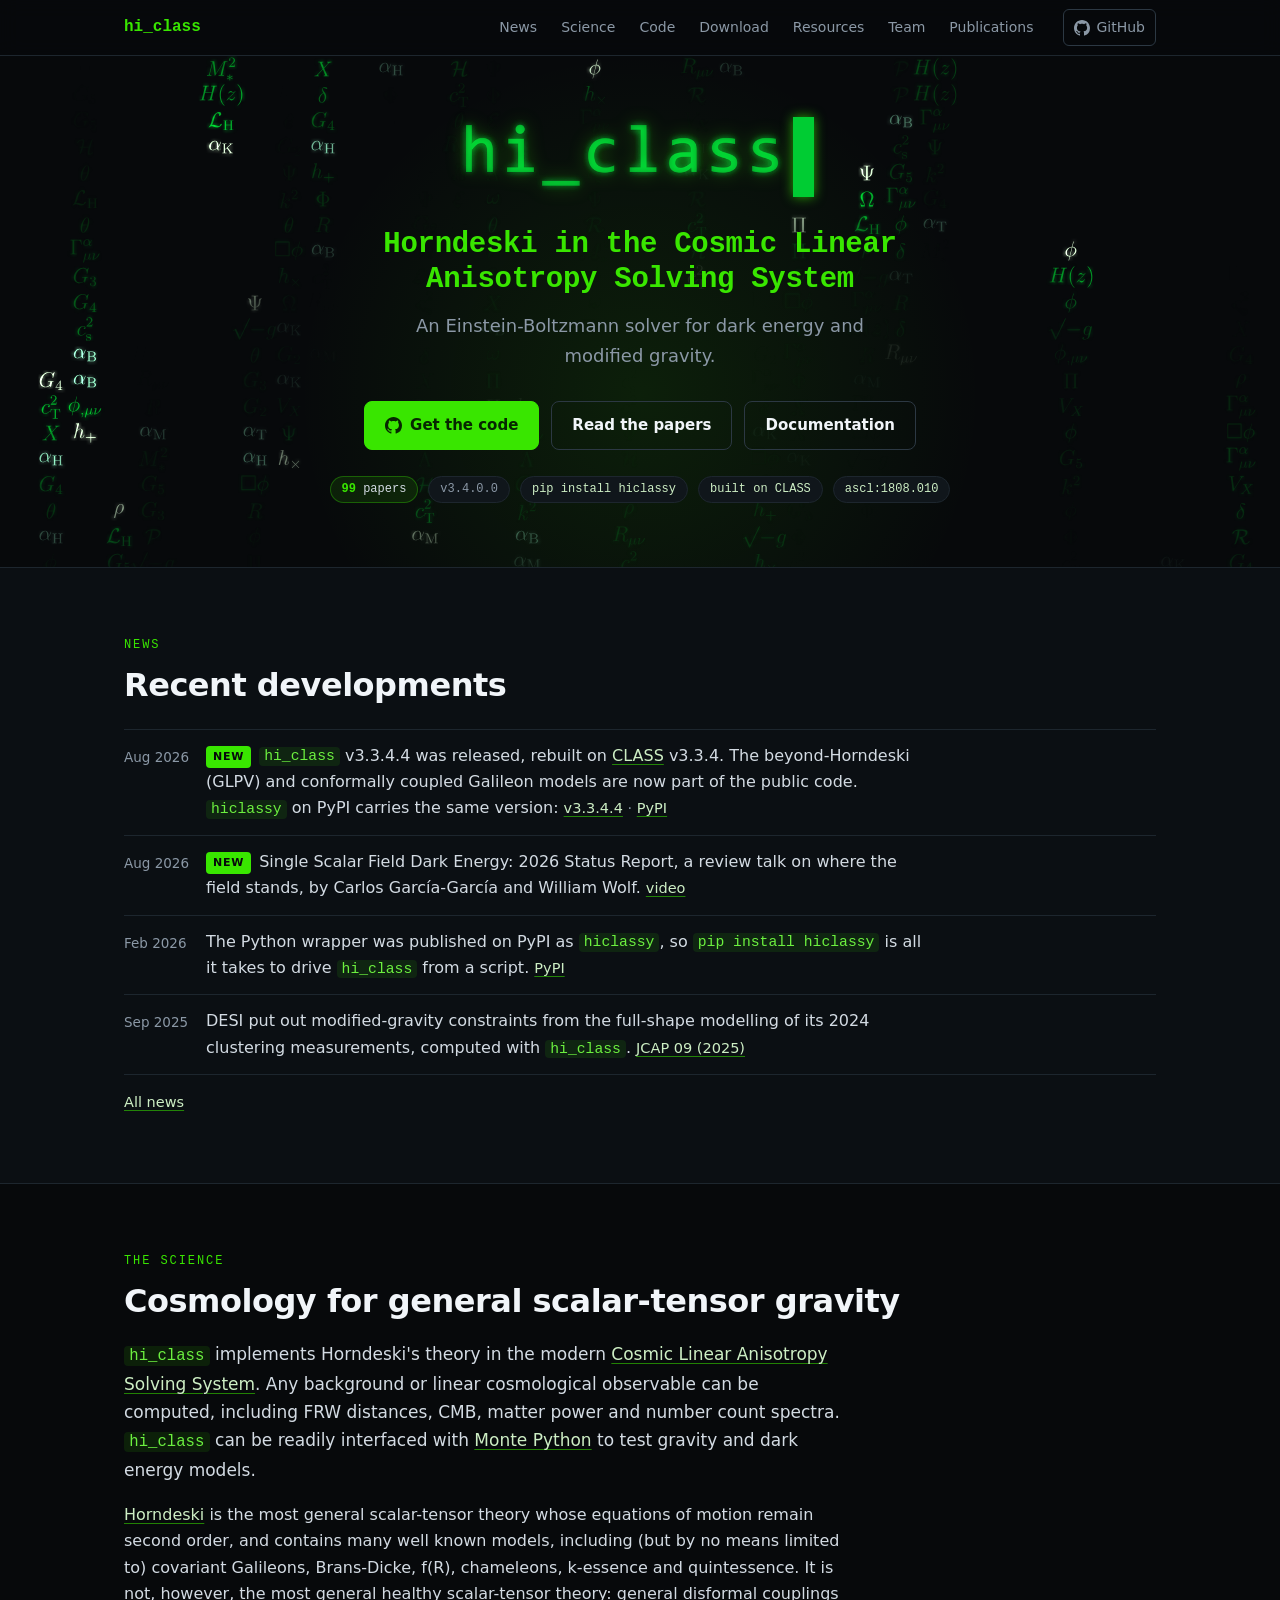
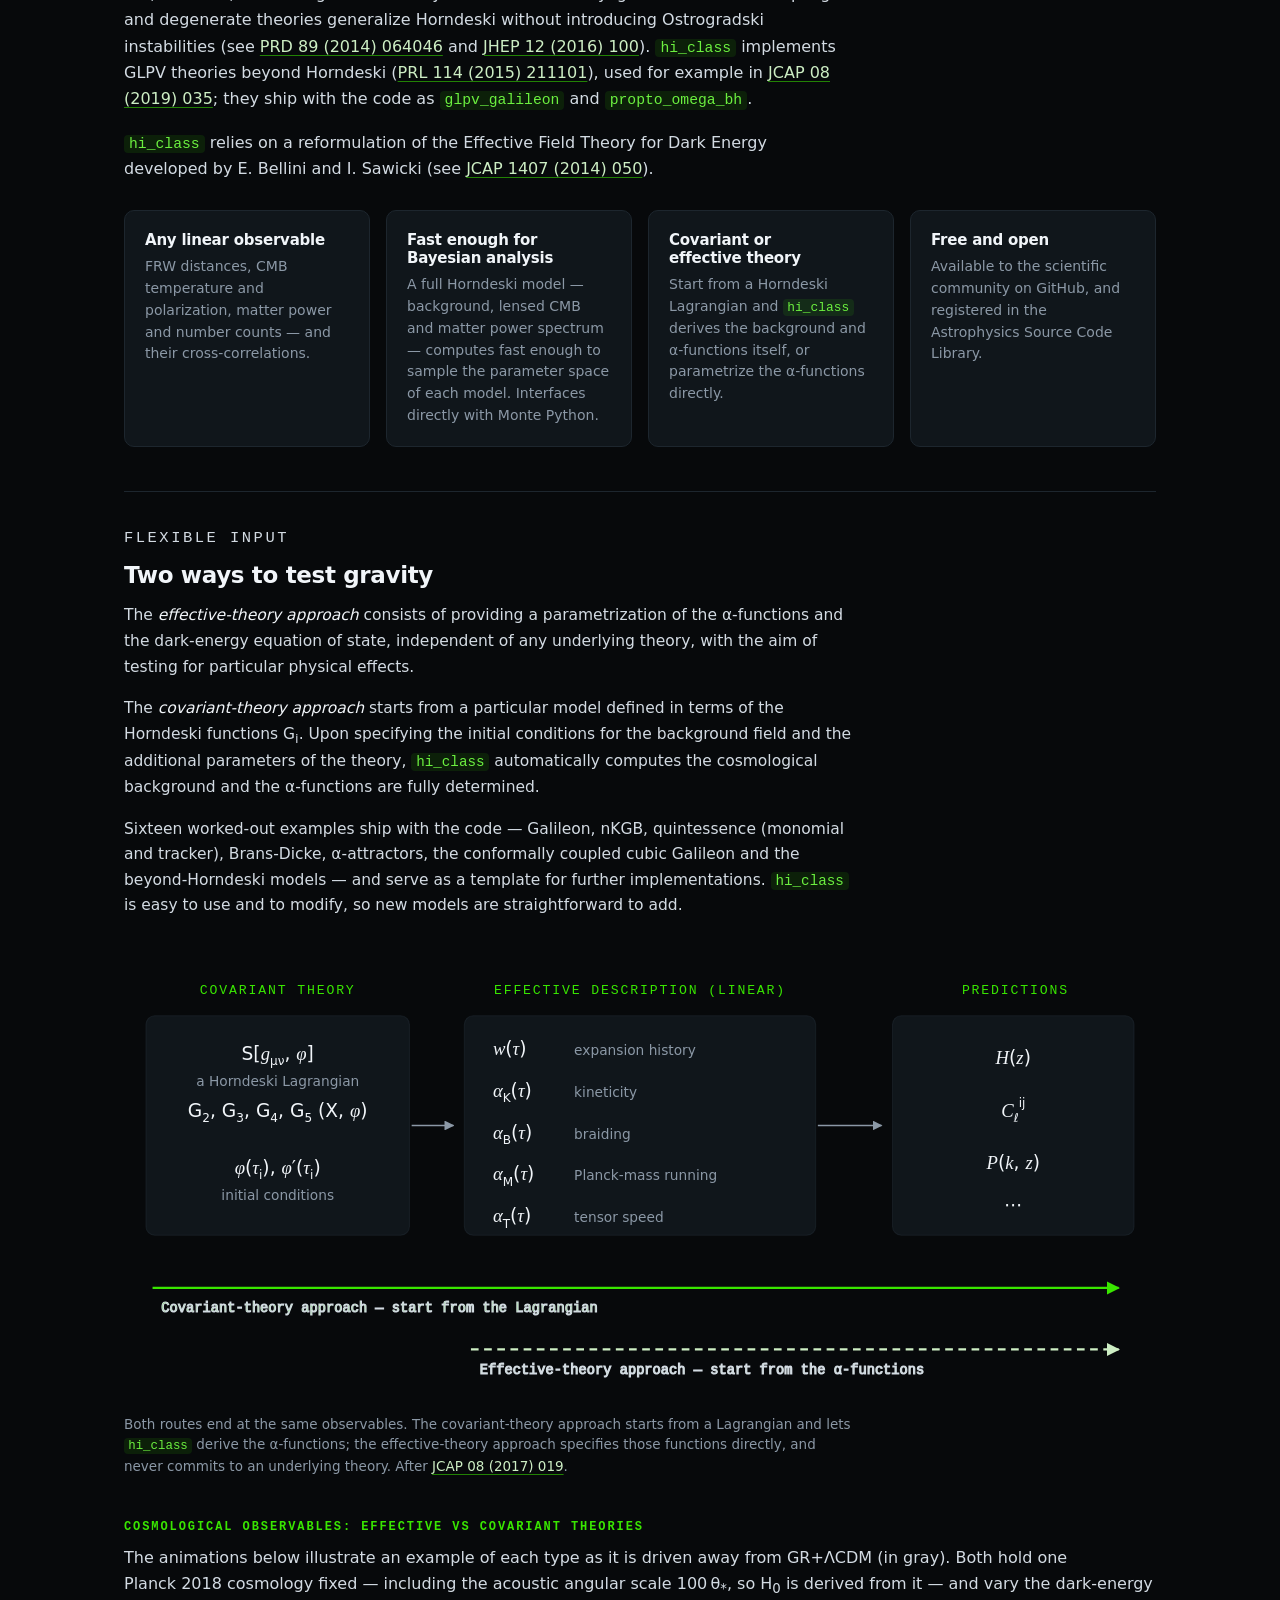
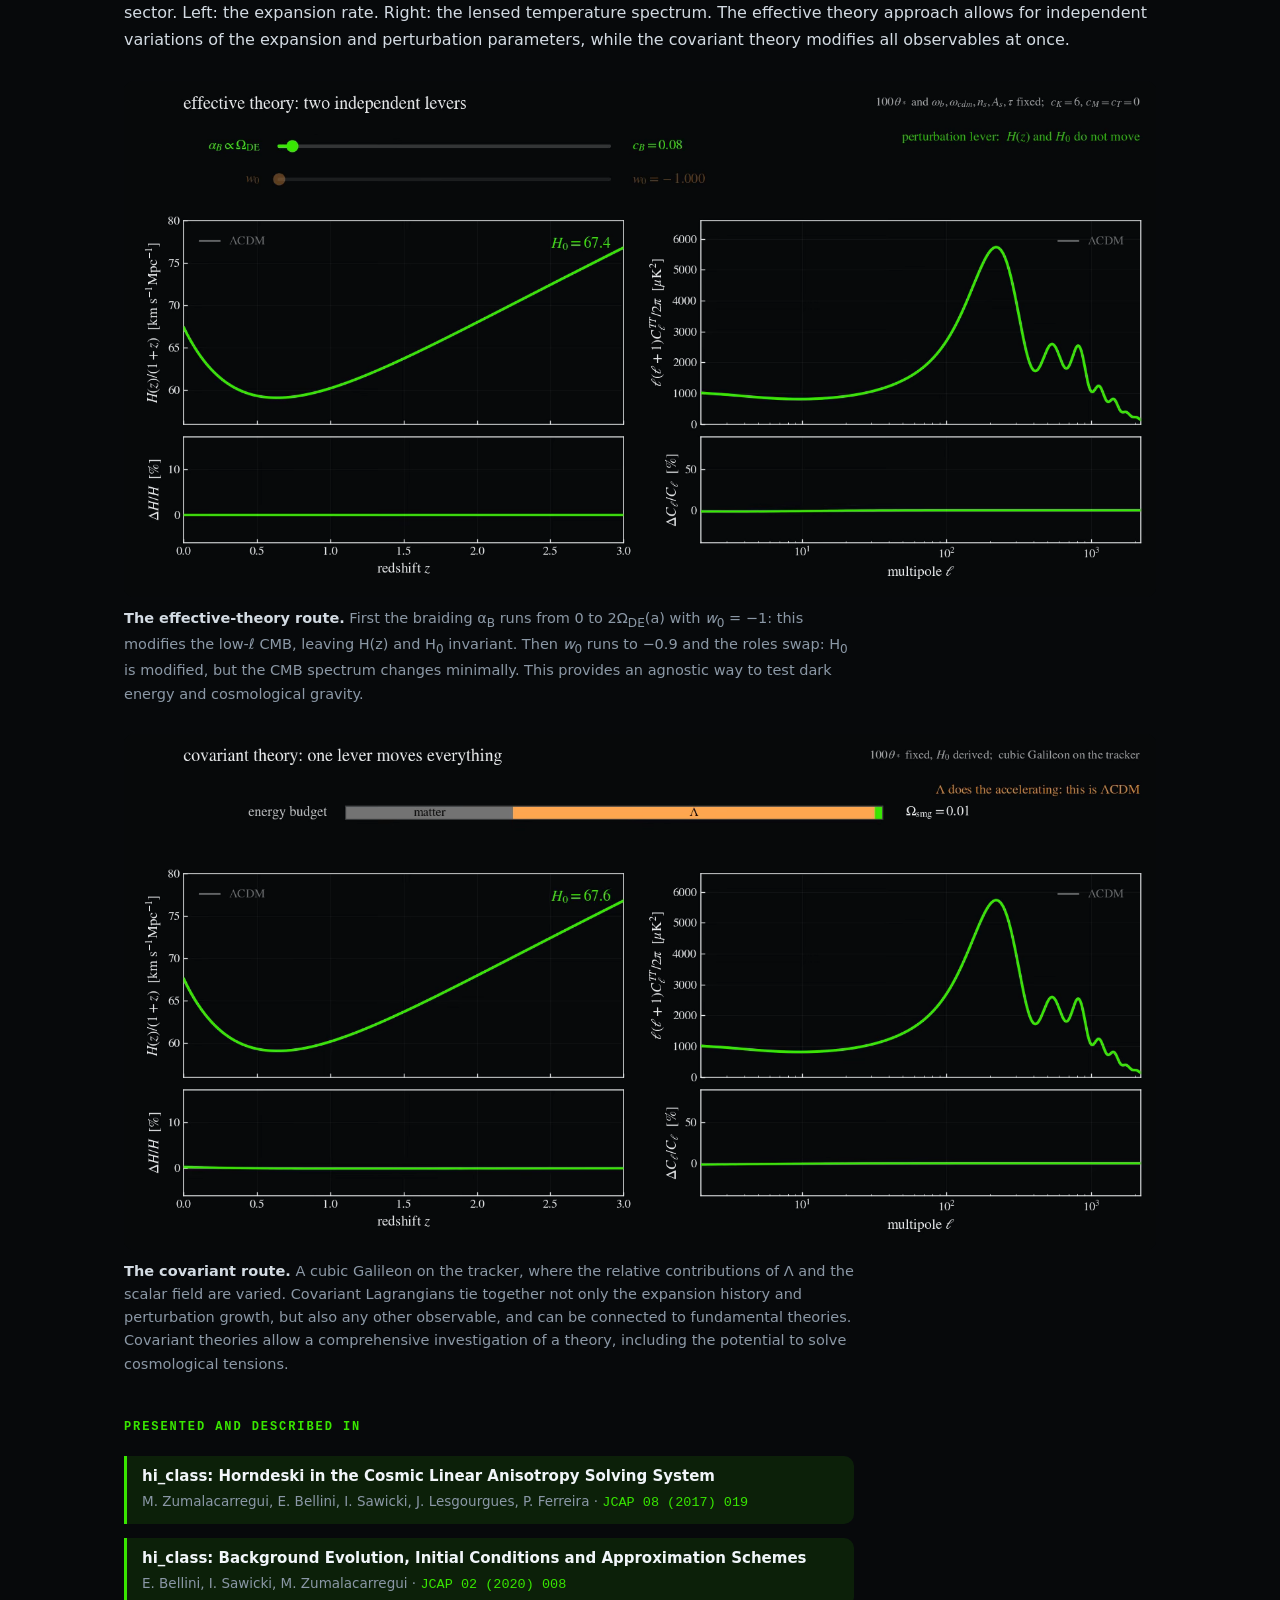
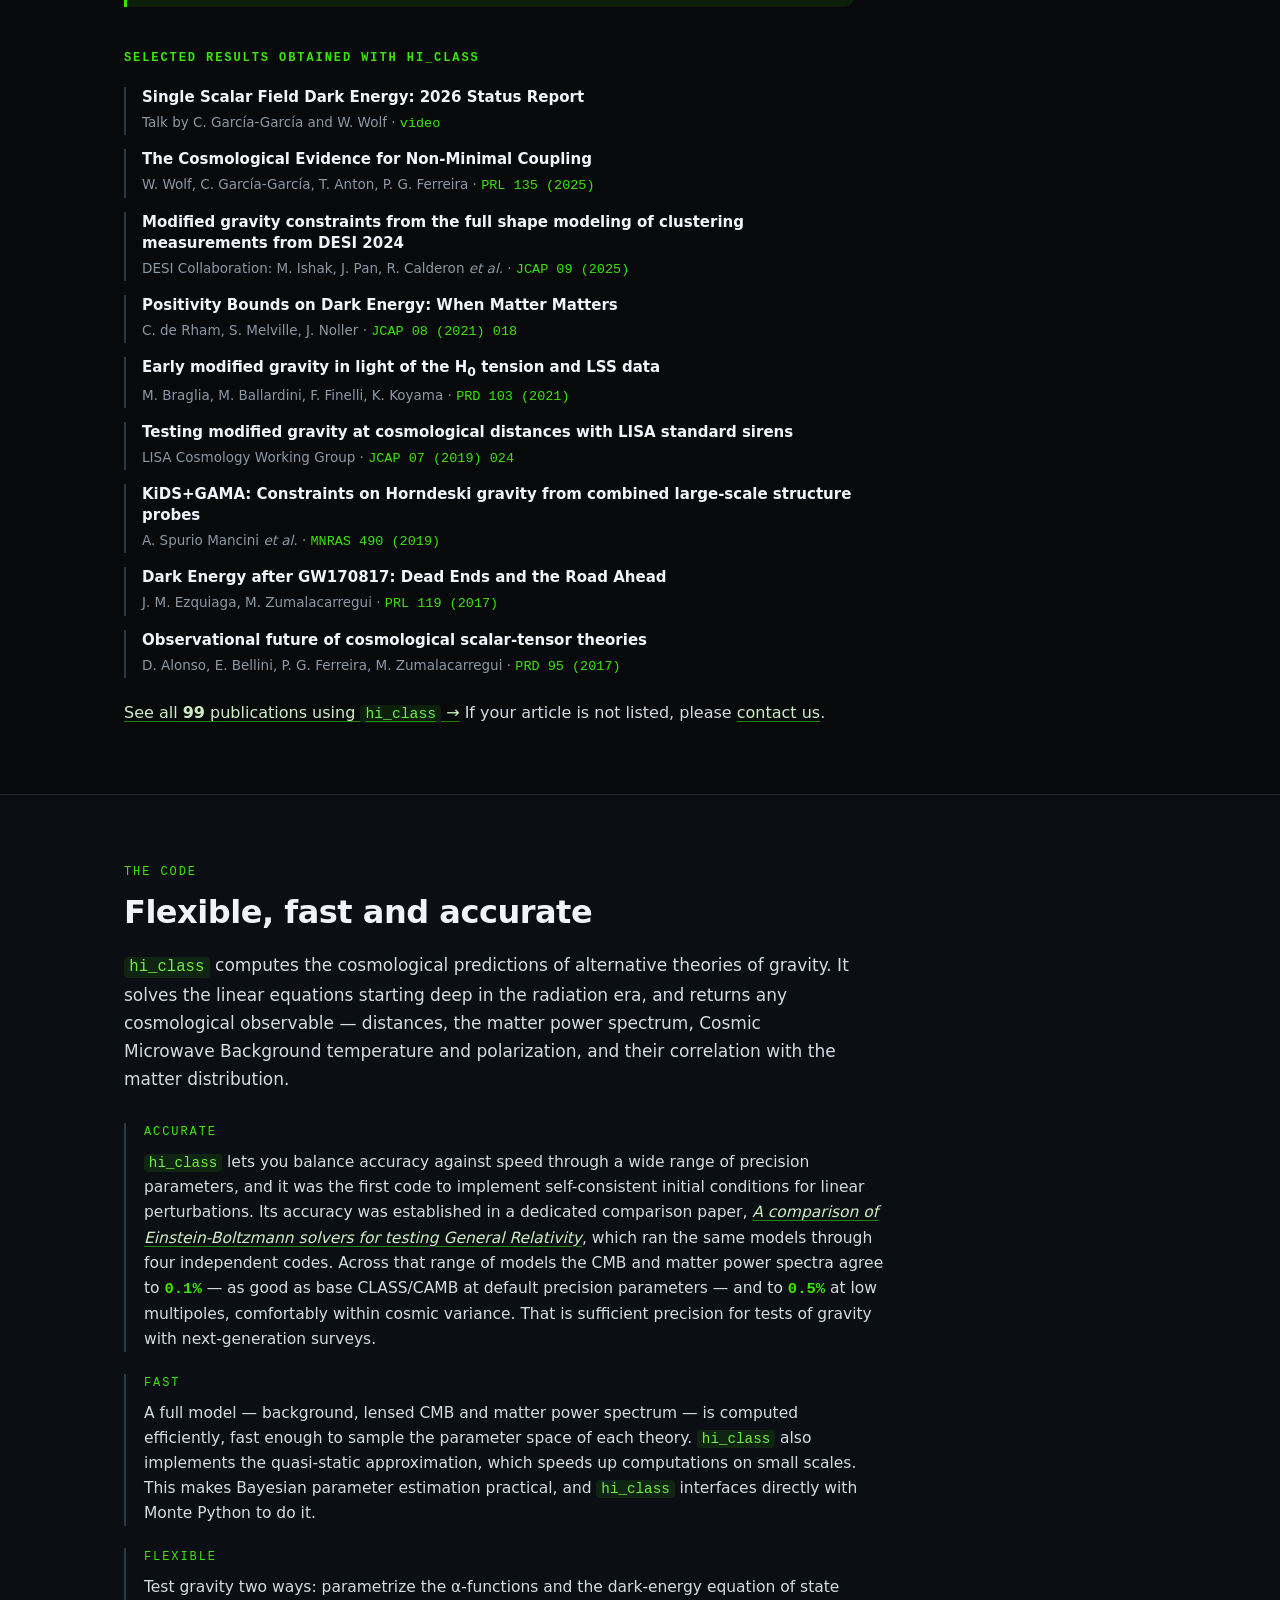
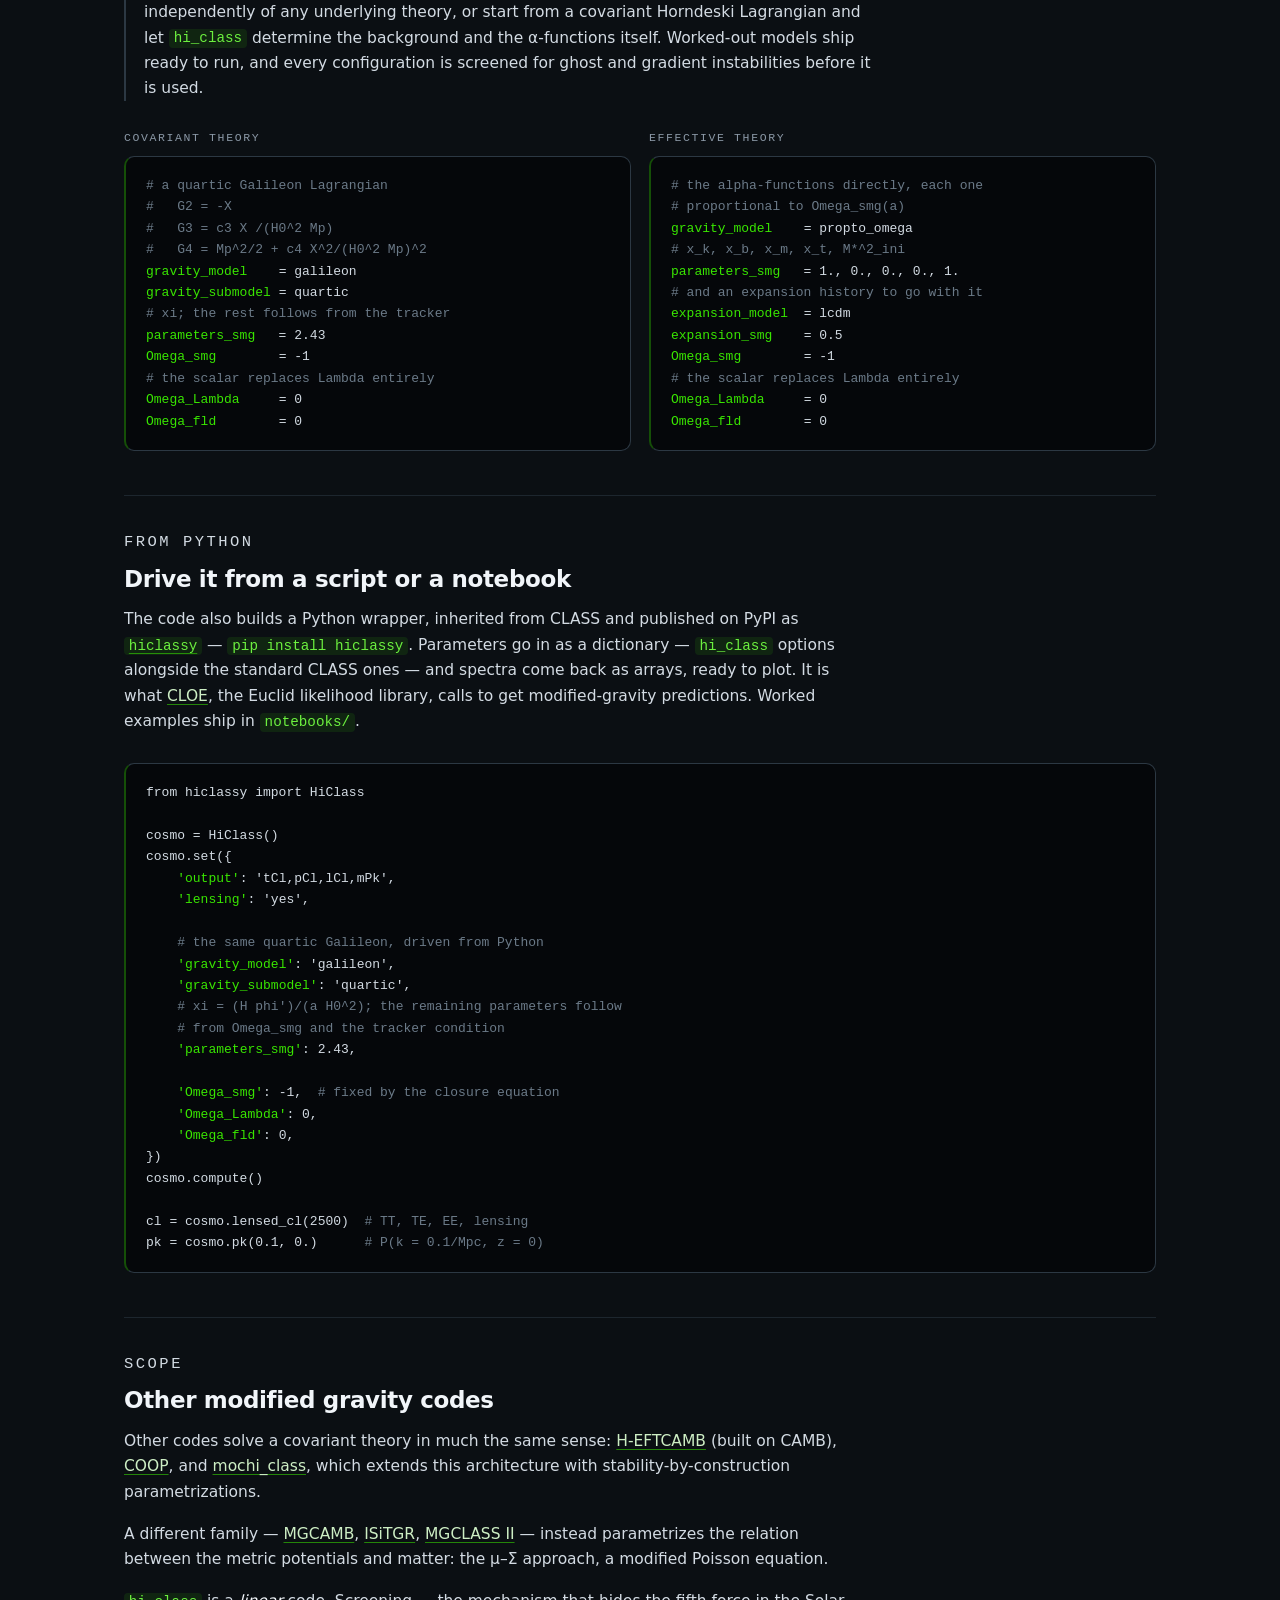
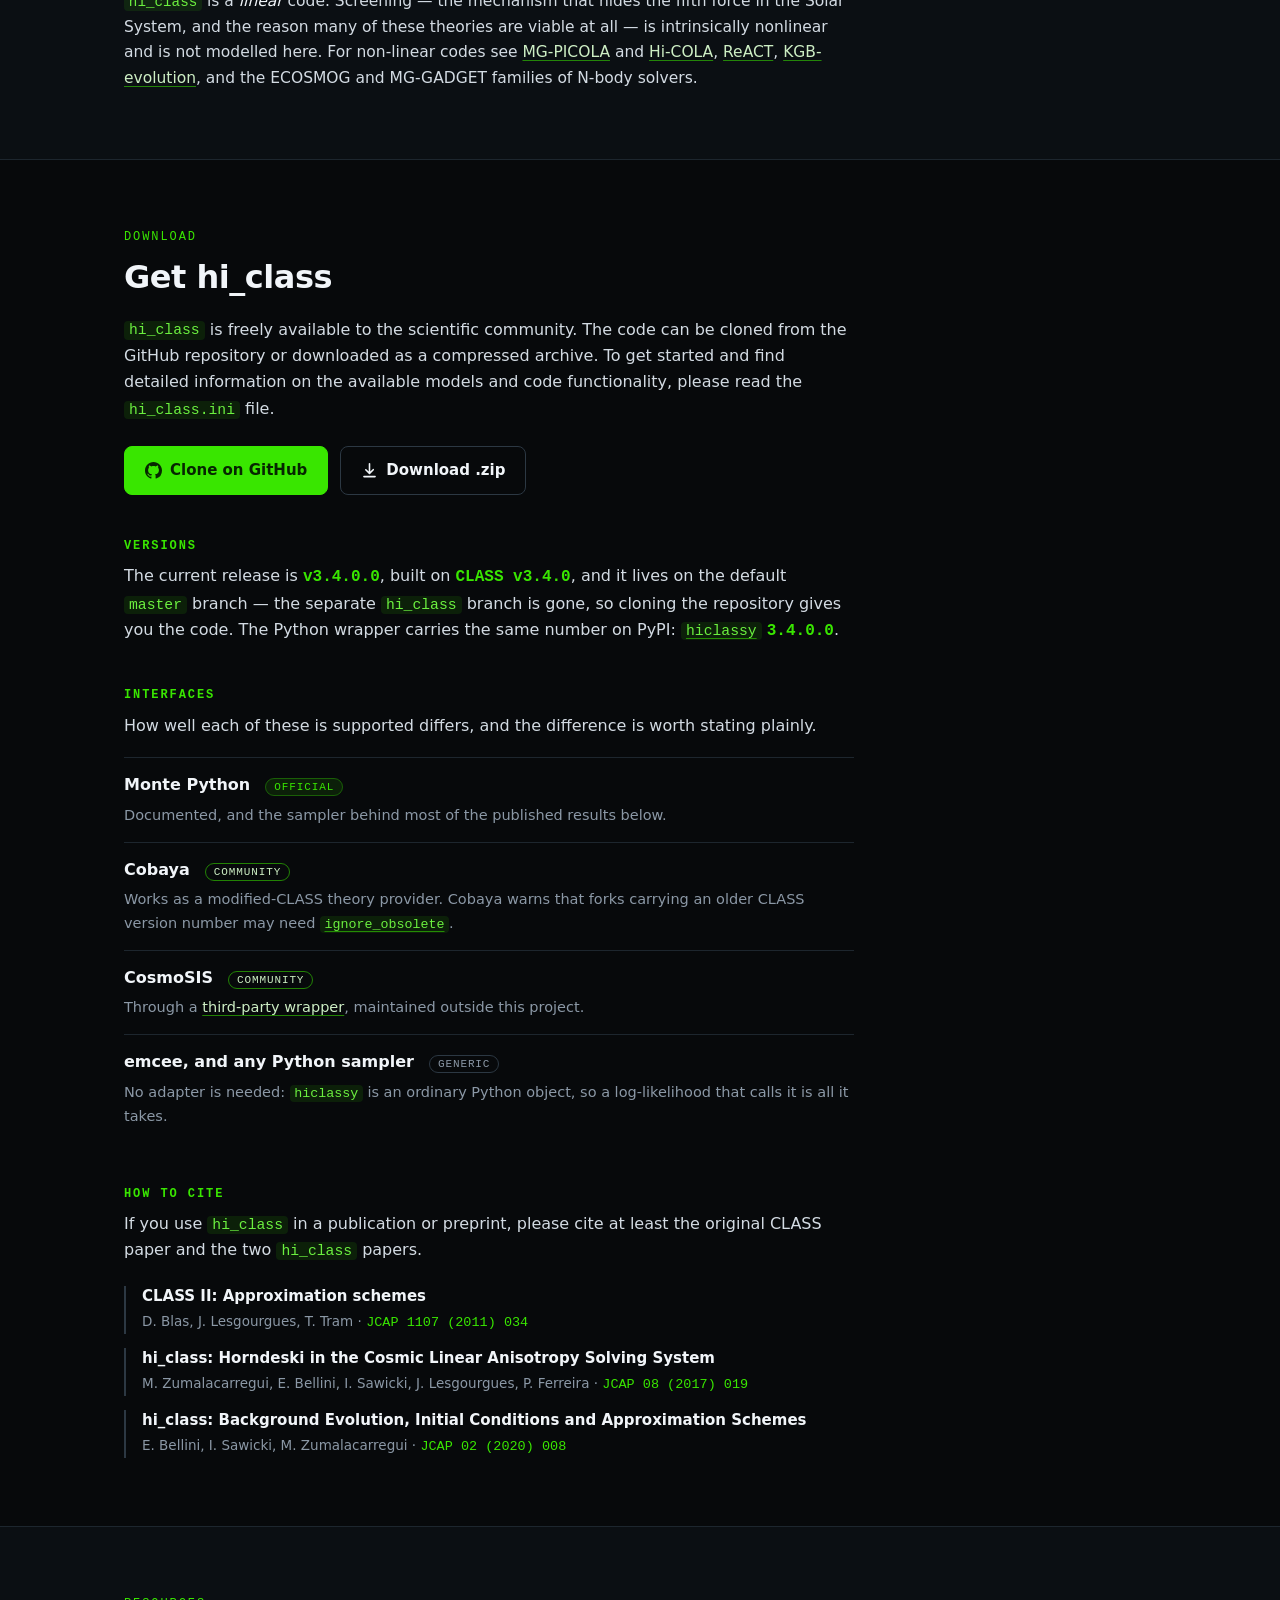
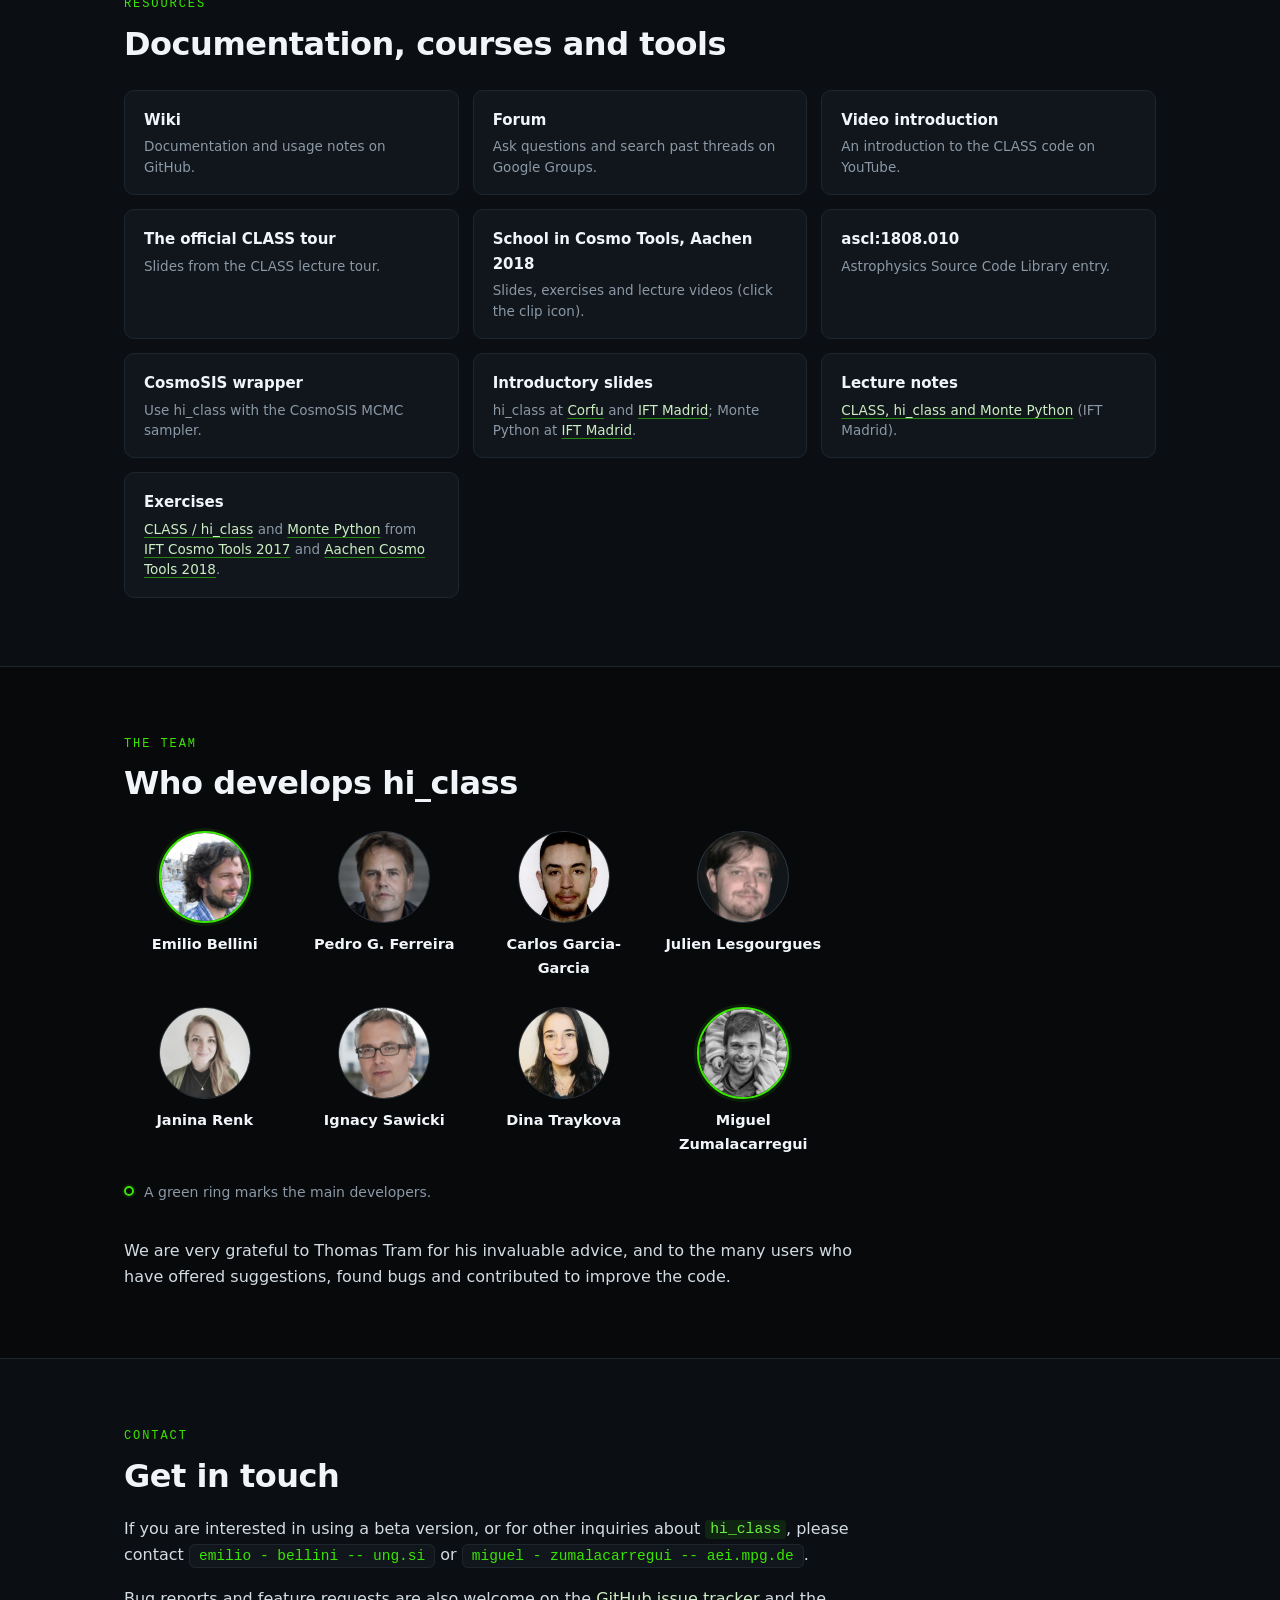
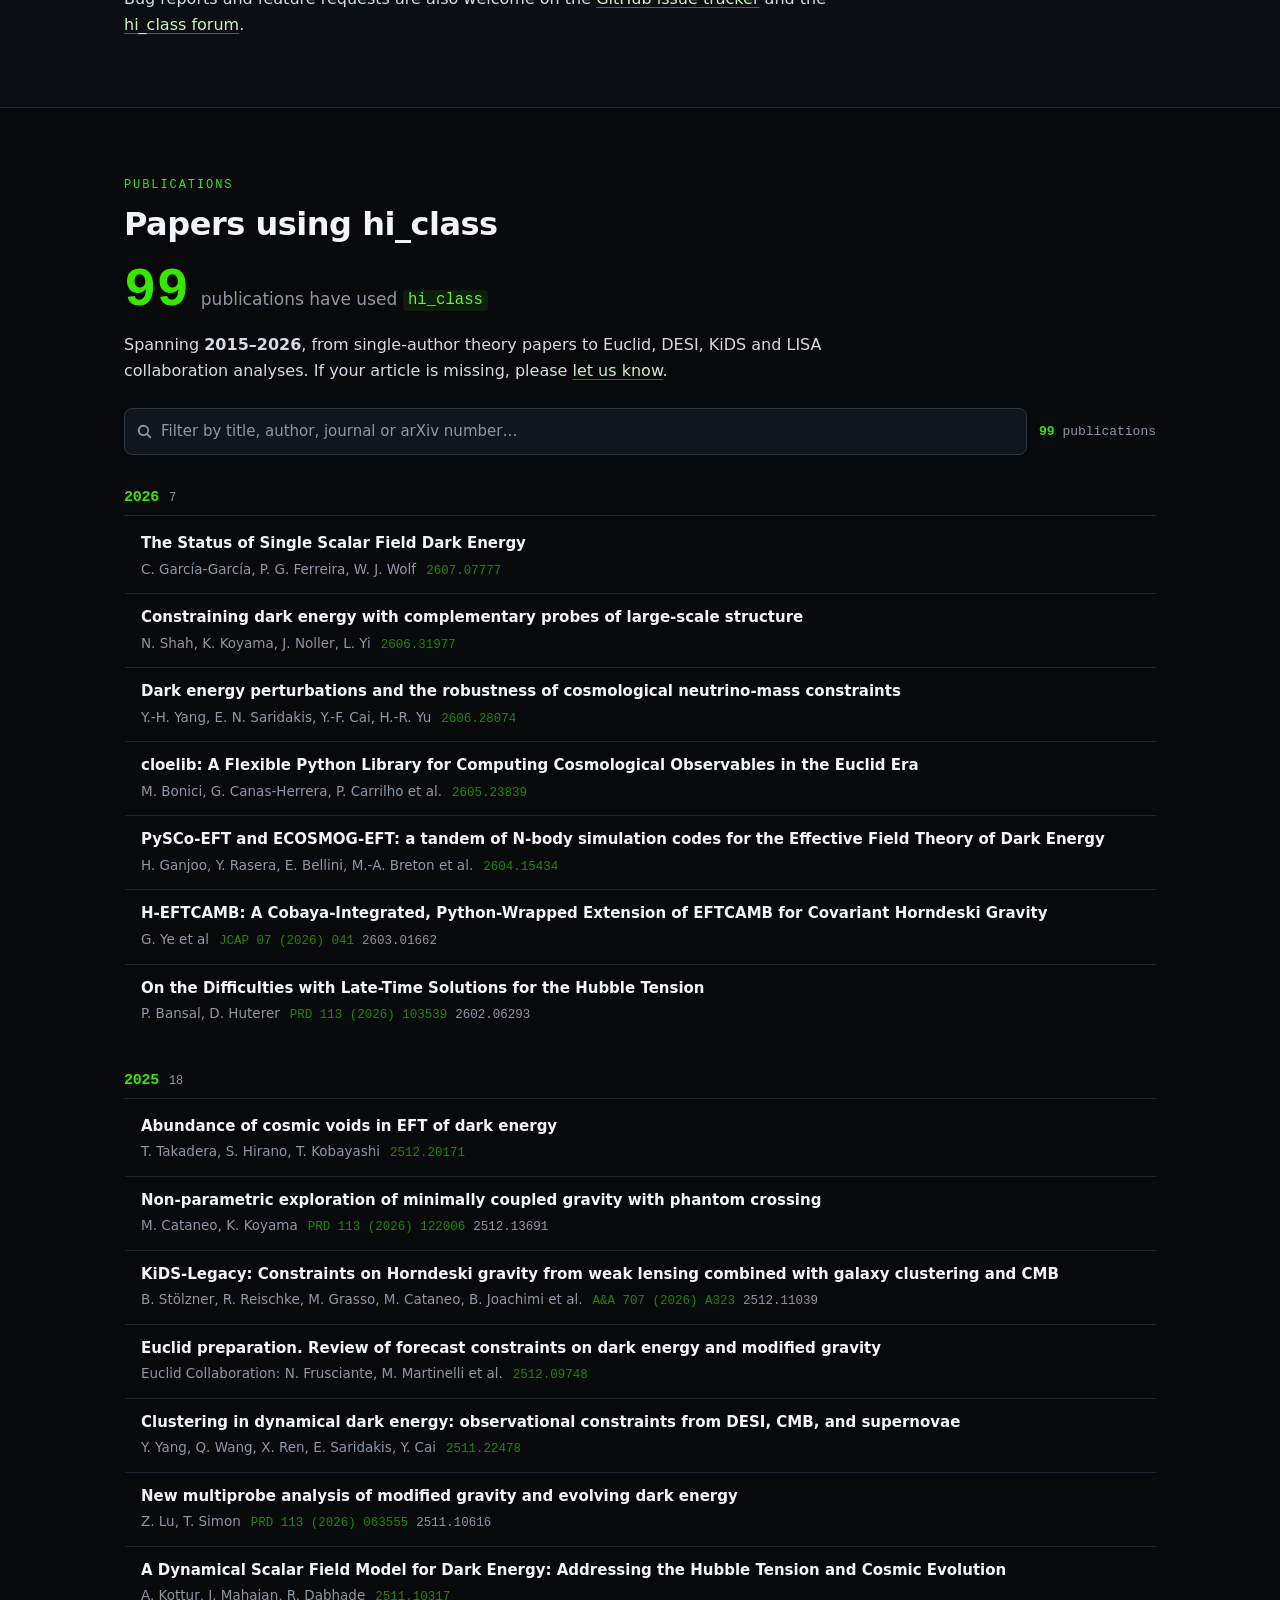
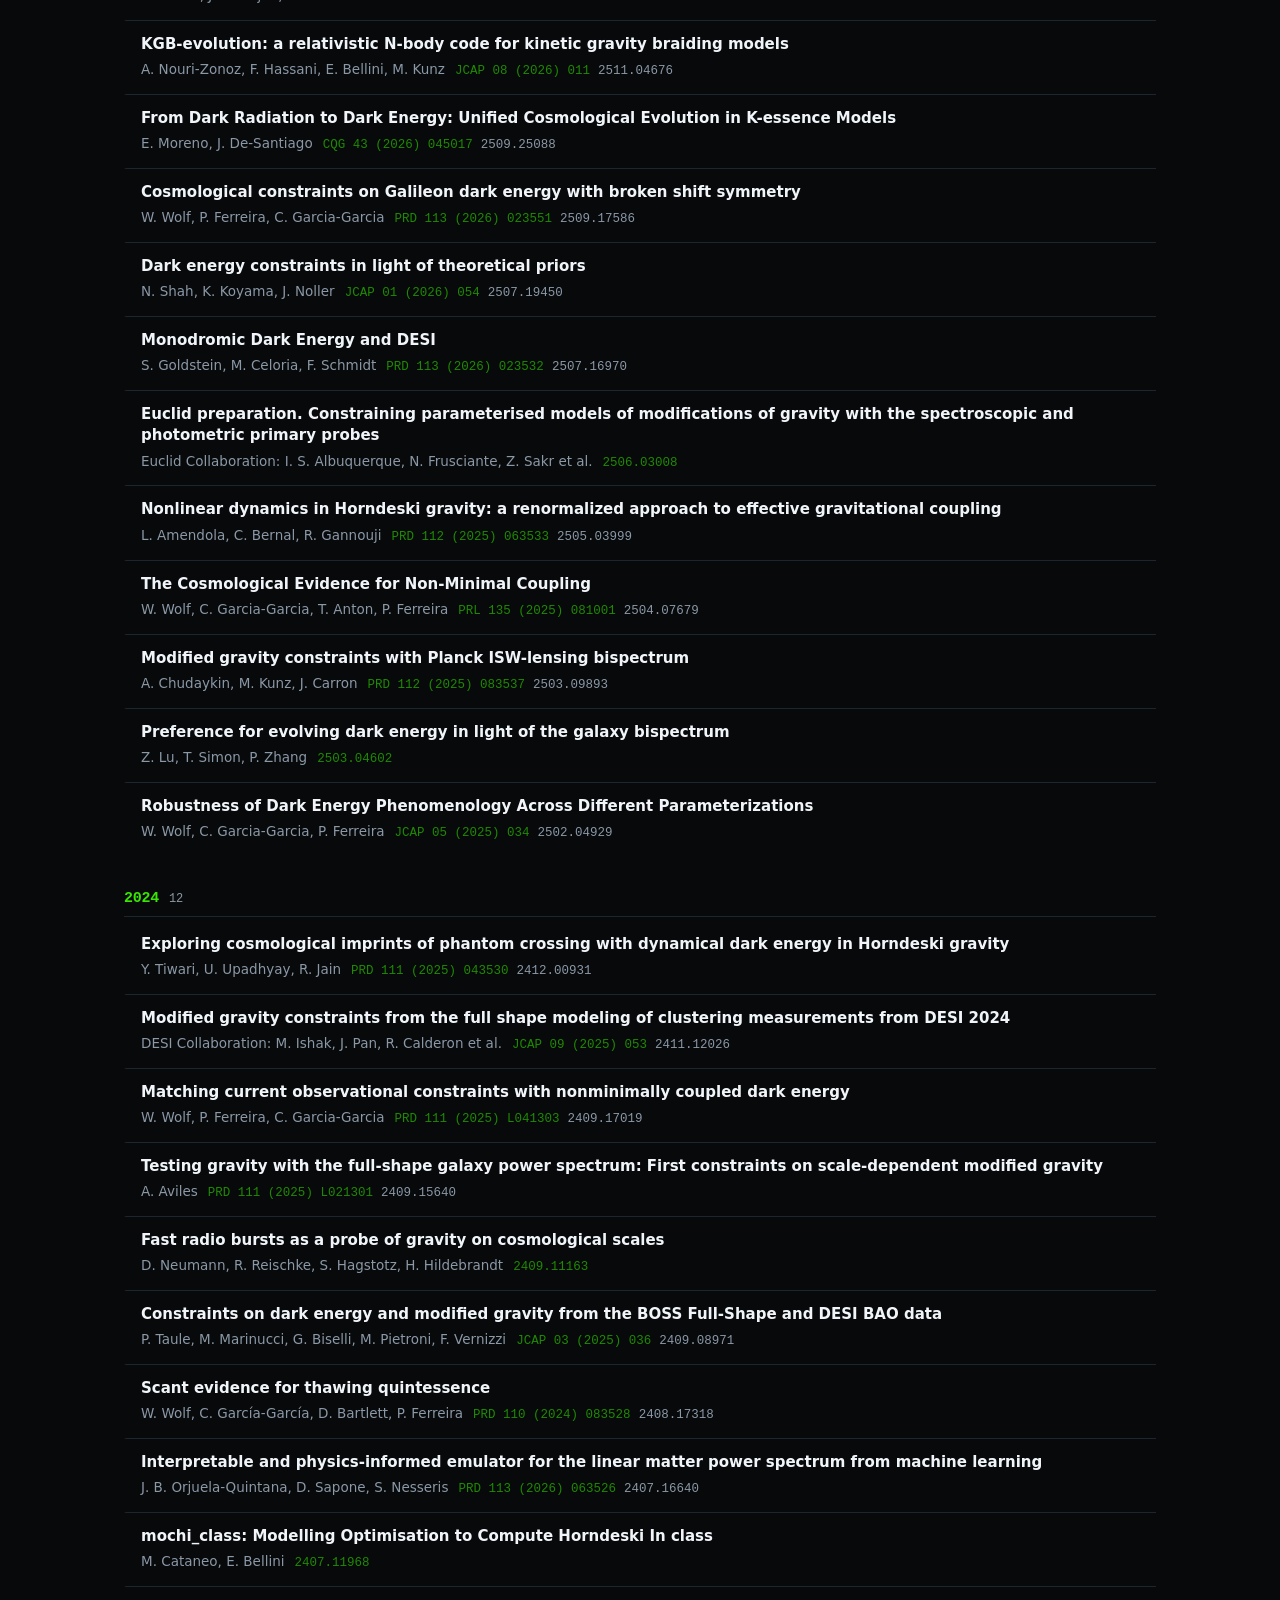
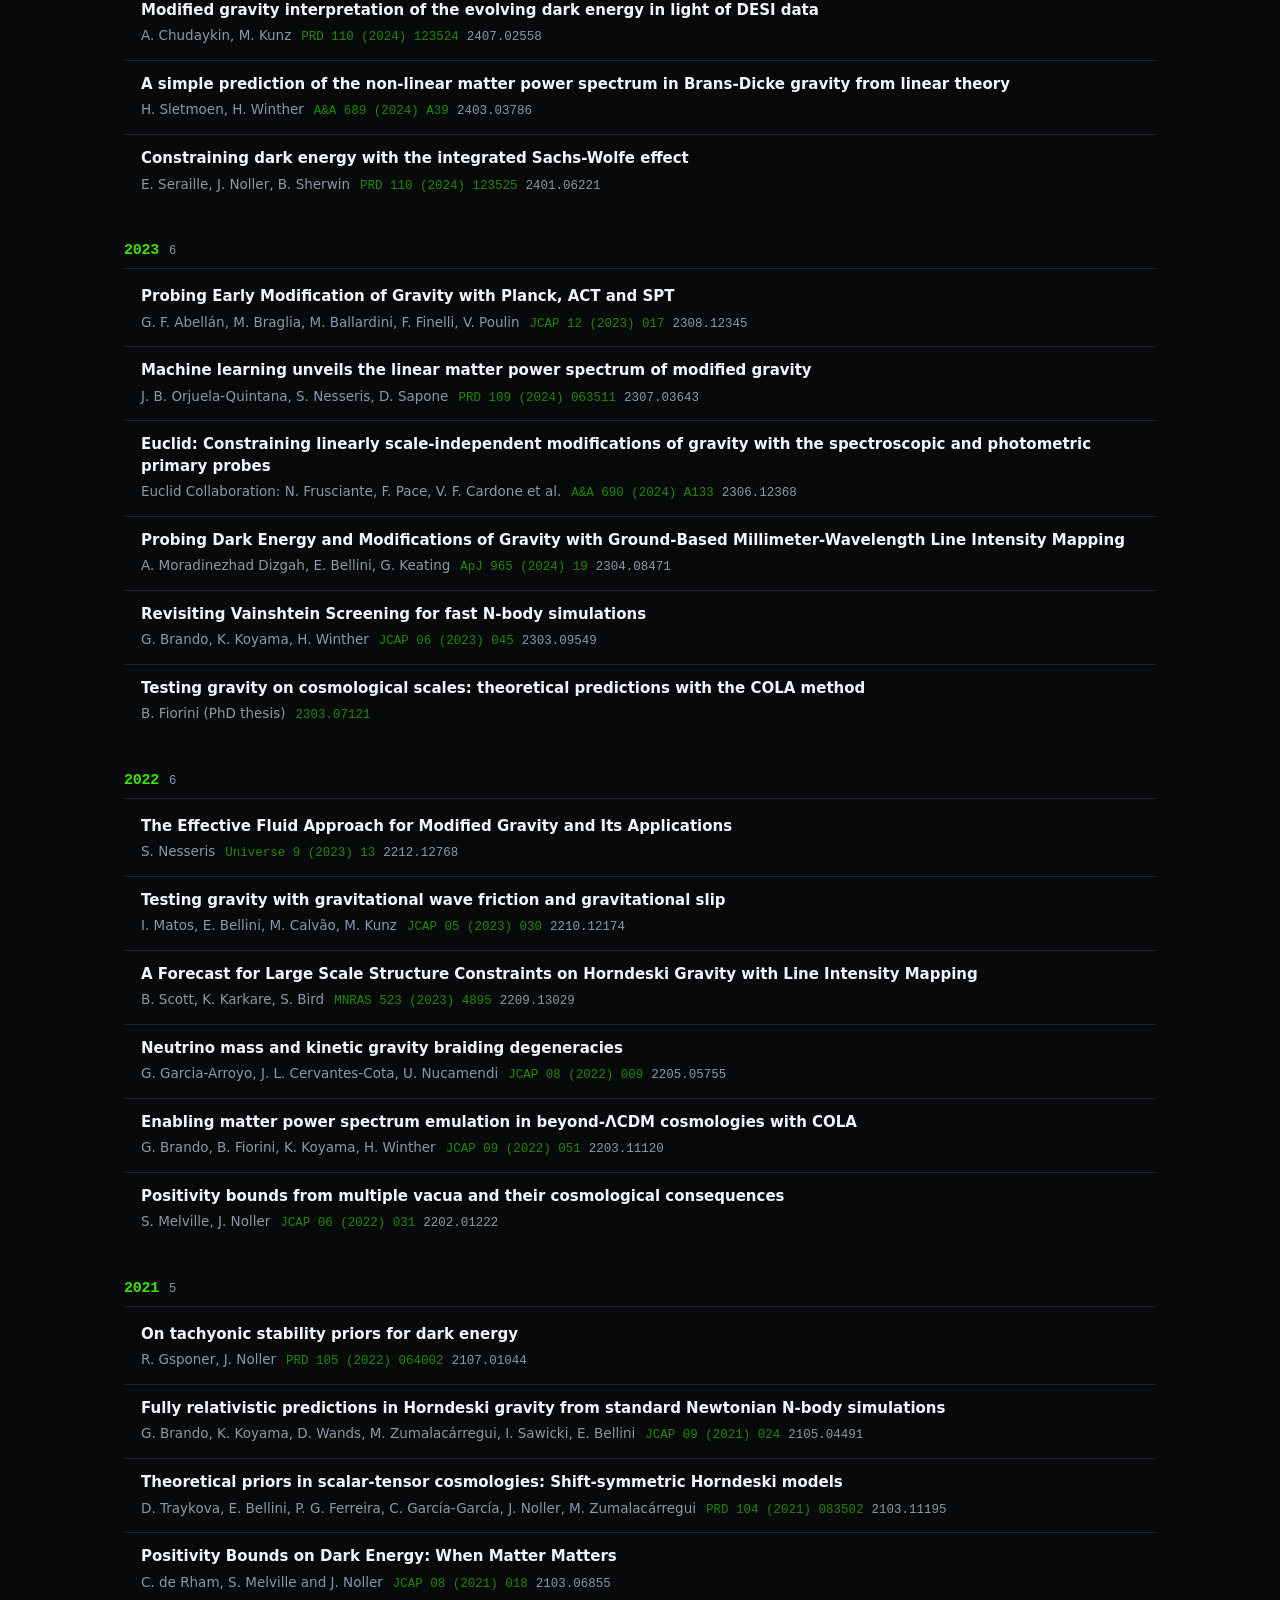
==== commit b7646dbc: "Point the site at the v3.4.0.0 release Verified before writing: PyPI has hiclassy 3.4.0.0 (uploaded " ====
--- a/docs/index.html
+++ b/docs/index.html
@@ -71,7 +71,7 @@
 
     <p class="badges">
       <a class="badge badge--count" href="#pubs"><b id="hero-pub-count">99</b> papers</a>
-      <span class="badge">v3.3.4.4</span>
+      <span class="badge">v3.4.0.0</span>
       <a class="badge" href="https://pypi.org/project/hiclassy/" target="_blank" rel="noopener">pip install hiclassy</a>
       <a class="badge" href="http://class-code.net/" target="_blank" rel="noopener">built on CLASS</a>
       <a class="badge" href="https://ascl.net/1808.010" target="_blank" rel="noopener">ascl:1808.010</a>
@@ -572,7 +572,7 @@
         <svg viewBox="0 0 16 16" aria-hidden="true"><path d="M8 0C3.58 0 0 3.58 0 8c0 3.54 2.29 6.53 5.47 7.59.4.07.55-.17.55-.38 0-.19-.01-.82-.01-1.49-2.01.37-2.53-.49-2.69-.94-.09-.23-.48-.94-.82-1.13-.28-.15-.68-.52-.01-.53.63-.01 1.08.58 1.23.82.72 1.21 1.87.87 2.33.66.07-.52.28-.87.51-1.07-1.78-.2-3.64-.89-3.64-3.95 0-.87.31-1.59.82-2.15-.08-.2-.36-1.02.08-2.12 0 0 .67-.21 2.2.82.64-.18 1.32-.27 2-.27s1.36.09 2 .27c1.53-1.04 2.2-.82 2.2-.82.44 1.1.16 1.92.08 2.12.51.56.82 1.27.82 2.15 0 3.07-1.87 3.75-3.65 3.95.29.25.54.73.54 1.48 0 1.07-.01 1.93-.01 2.2 0 .21.15.46.55.38A8.01 8.01 0 0016 8c0-4.42-3.58-8-8-8z"/></svg>
         Clone on GitHub
       </a>
-      <a class="btn" href="https://github.com/hiclass-code/hi_class_public/archive/refs/tags/v3.3.4.4.zip">
+      <a class="btn" href="https://github.com/hiclass-code/hi_class_public/archive/refs/tags/v3.4.0.0.zip">
         <svg viewBox="0 0 16 16" aria-hidden="true"><path d="M8 1a.75.75 0 01.75.75v7.19l2.22-2.22a.75.75 0 111.06 1.06l-3.5 3.5a.75.75 0 01-1.06 0l-3.5-3.5a.75.75 0 011.06-1.06l2.22 2.22V1.75A.75.75 0 018 1zM2.75 13a.75.75 0 000 1.5h10.5a.75.75 0 000-1.5H2.75z"/></svg>
         Download .zip
       </a>
@@ -581,12 +581,12 @@
 
     <h3 class="eyebrow" style="margin-top:44px">Versions</h3>
     <div class="prose">
-      <p>The current release is <b class="num">v3.3.4.4</b>, built on
-        <b class="num">CLASS v3.3.4</b>, and it lives on the default <code>master</code> branch — the
+      <p>The current release is <b class="num">v3.4.0.0</b>, built on
+        <b class="num">CLASS v3.4.0</b>, and it lives on the default <code>master</code> branch — the
         separate <code>hi_class</code> branch is gone, so cloning the repository gives you the code.
         The Python wrapper carries the same number on PyPI:
         <a href="https://pypi.org/project/hiclassy/" target="_blank" rel="noopener"><code>hiclassy</code></a>
-        <b class="num">3.3.4.4</b>.</p>
+        <b class="num">3.4.0.0</b>.</p>
     </div>
 
     <h3 class="eyebrow" style="margin-top:44px">Interfaces</h3>
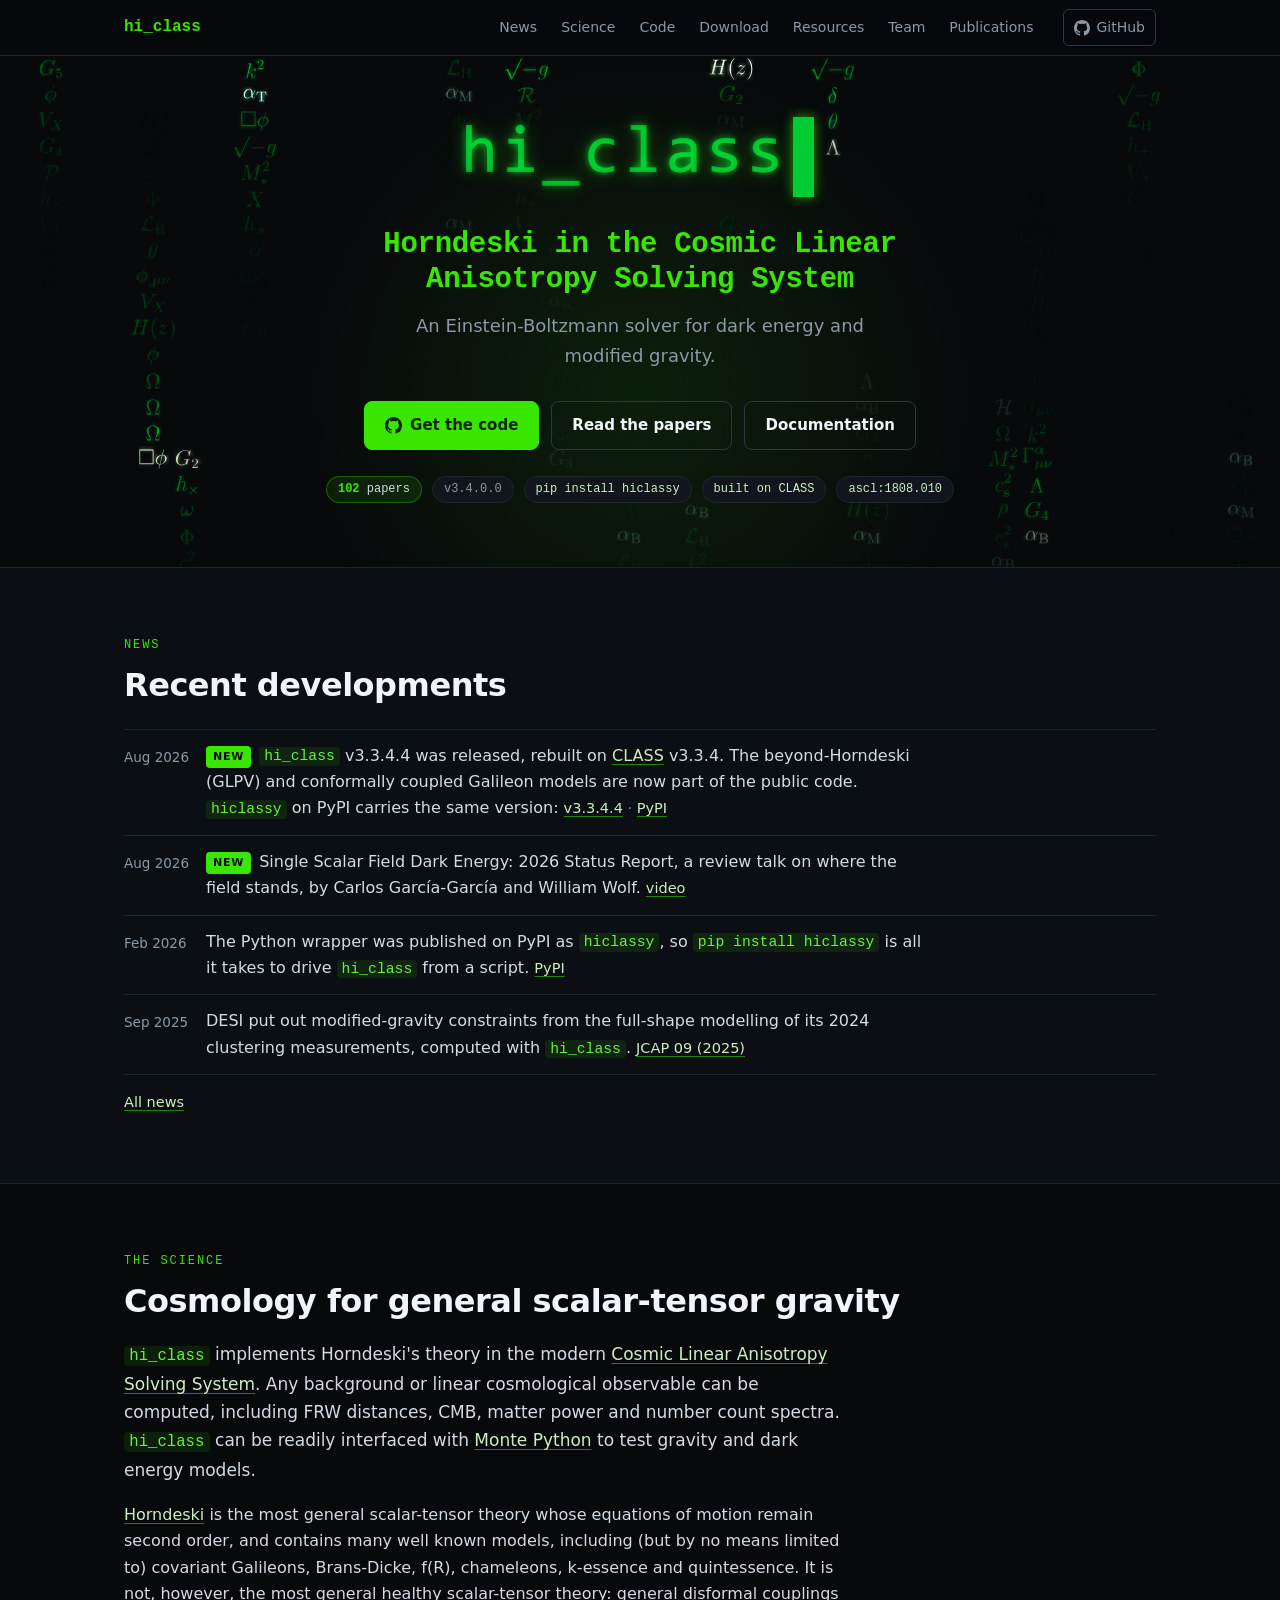
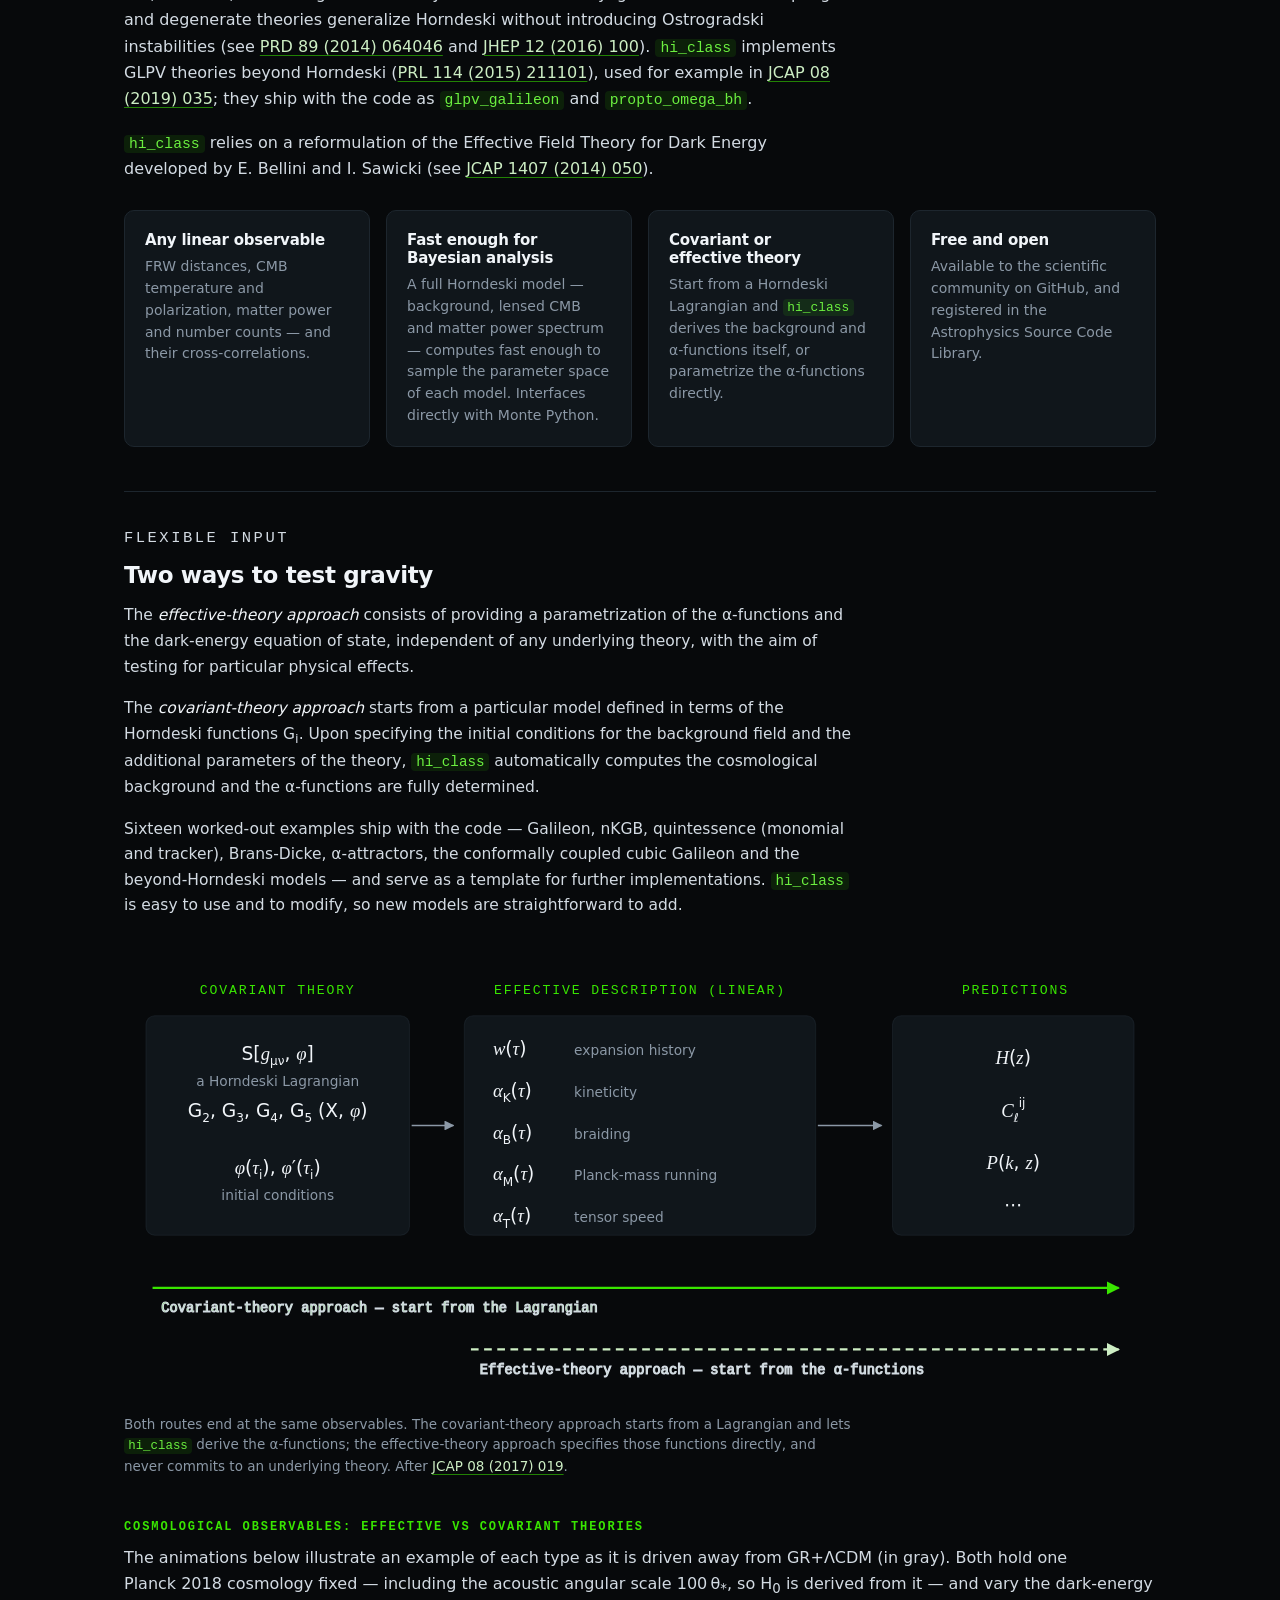
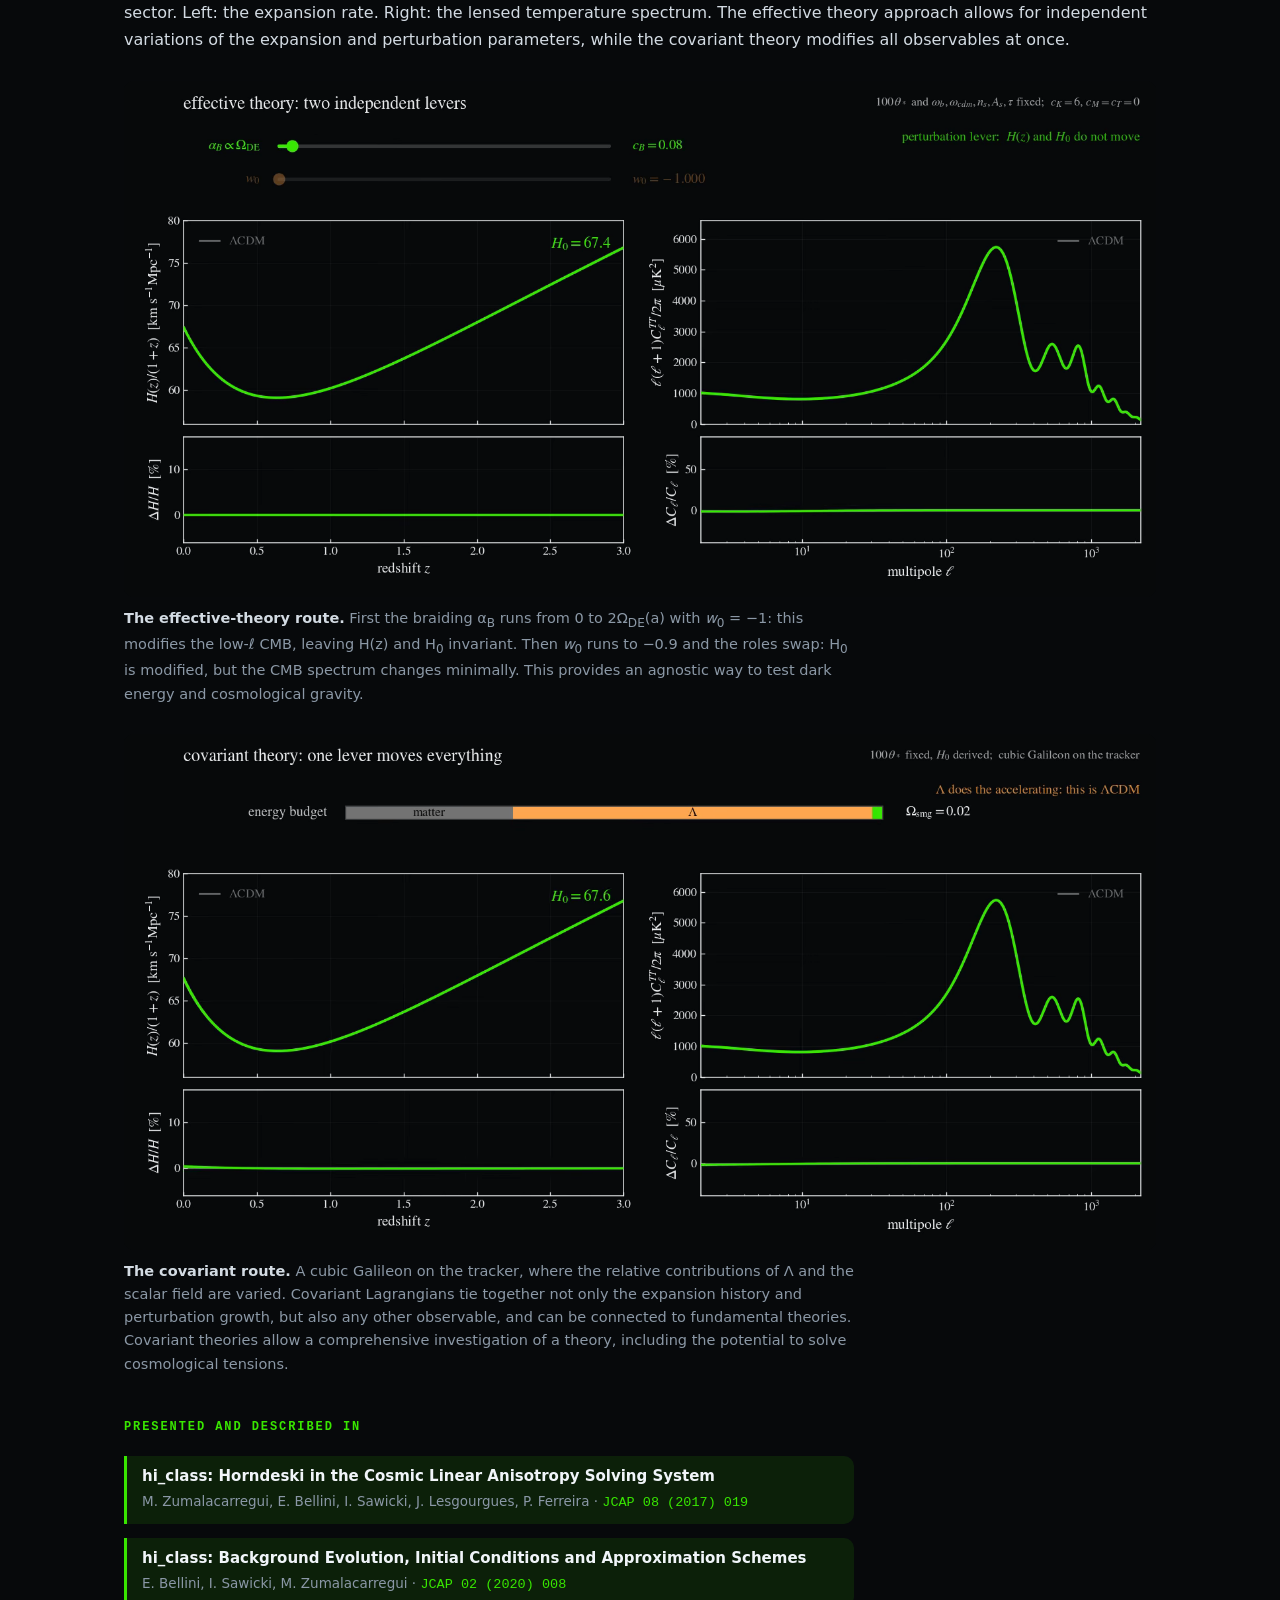
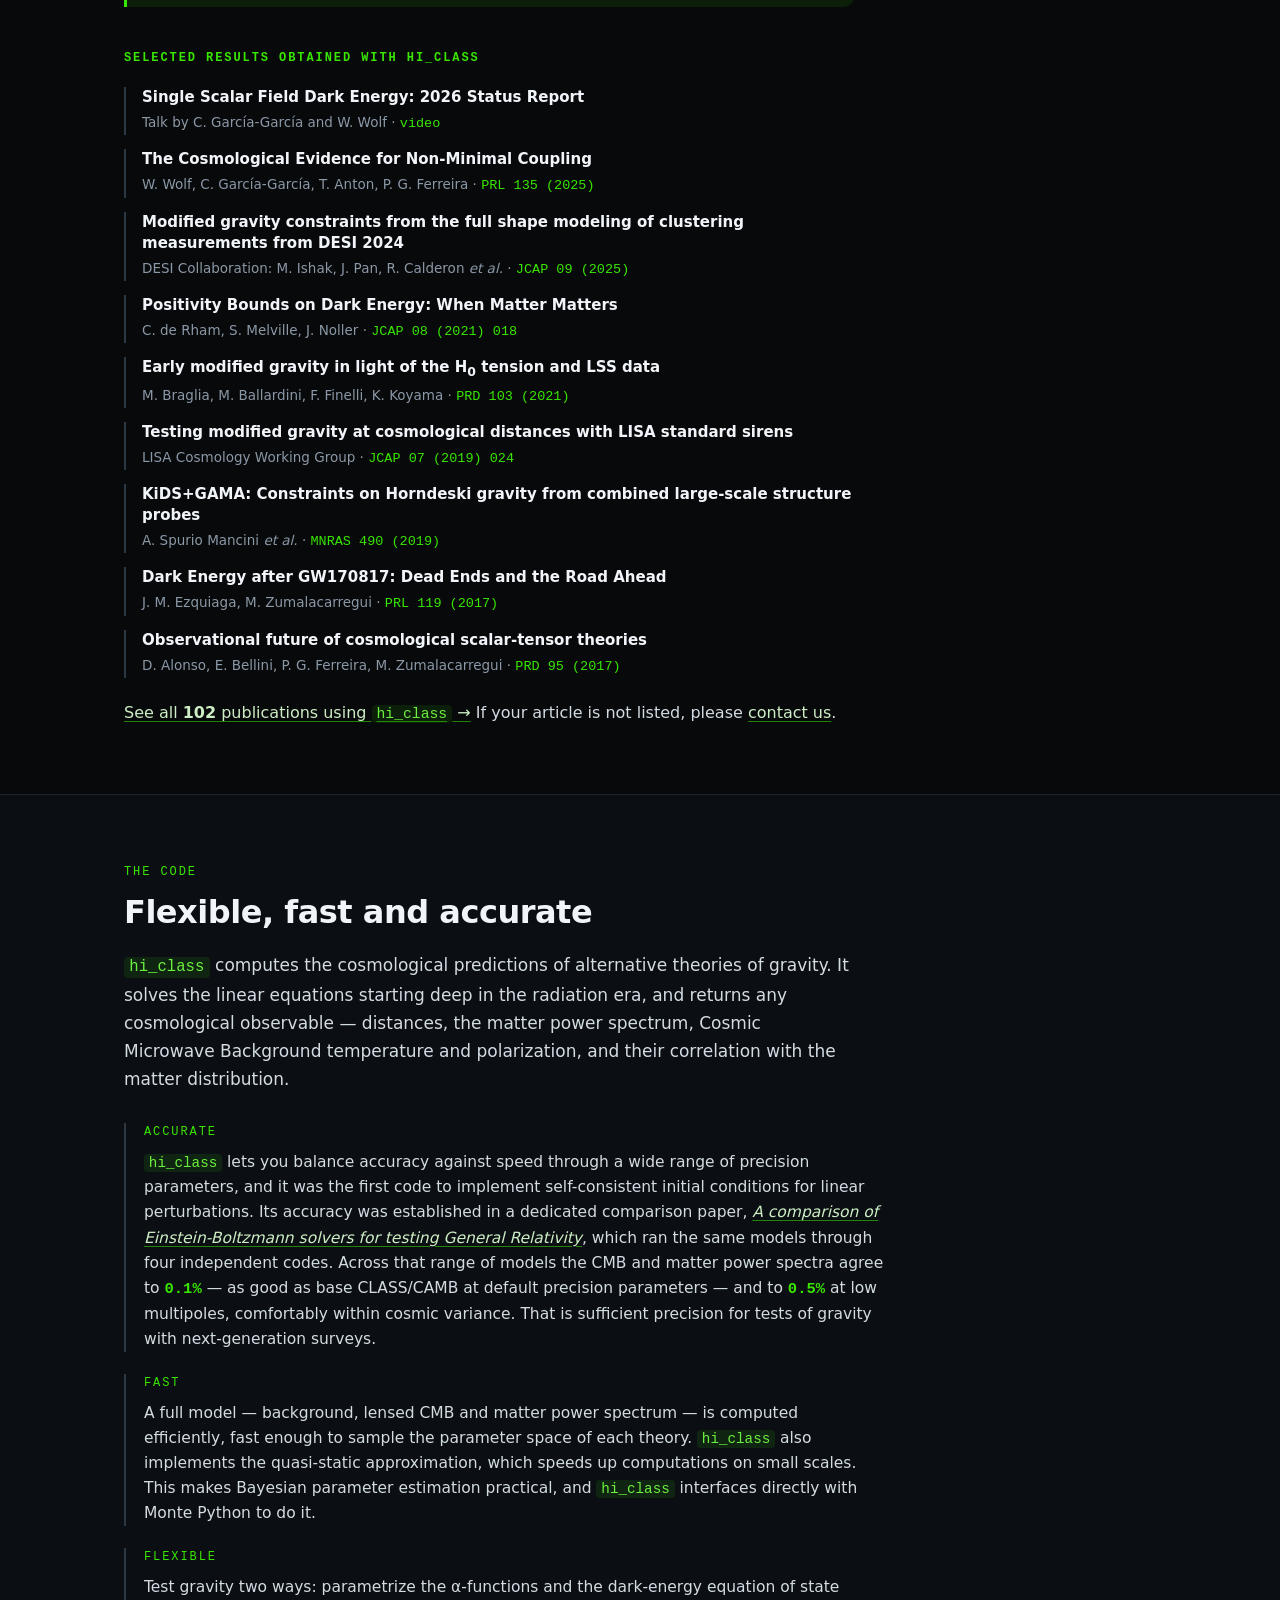
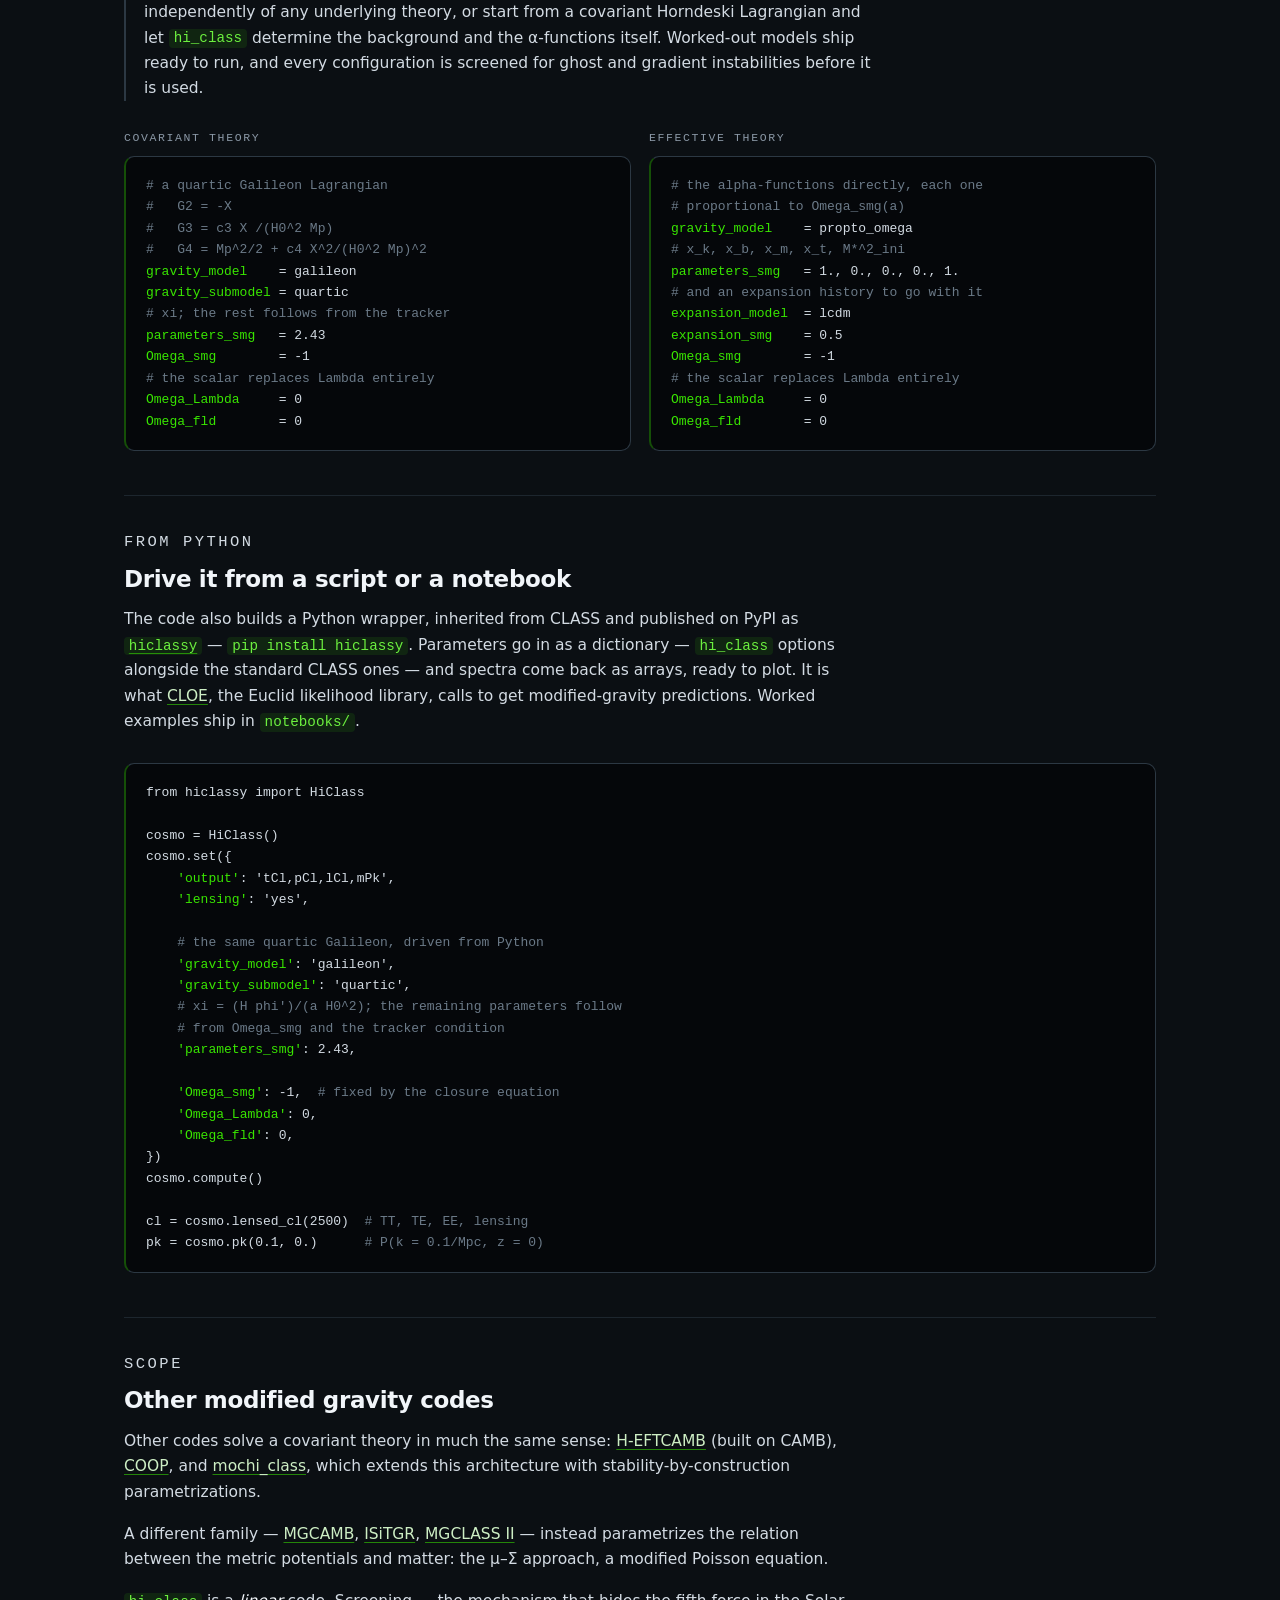
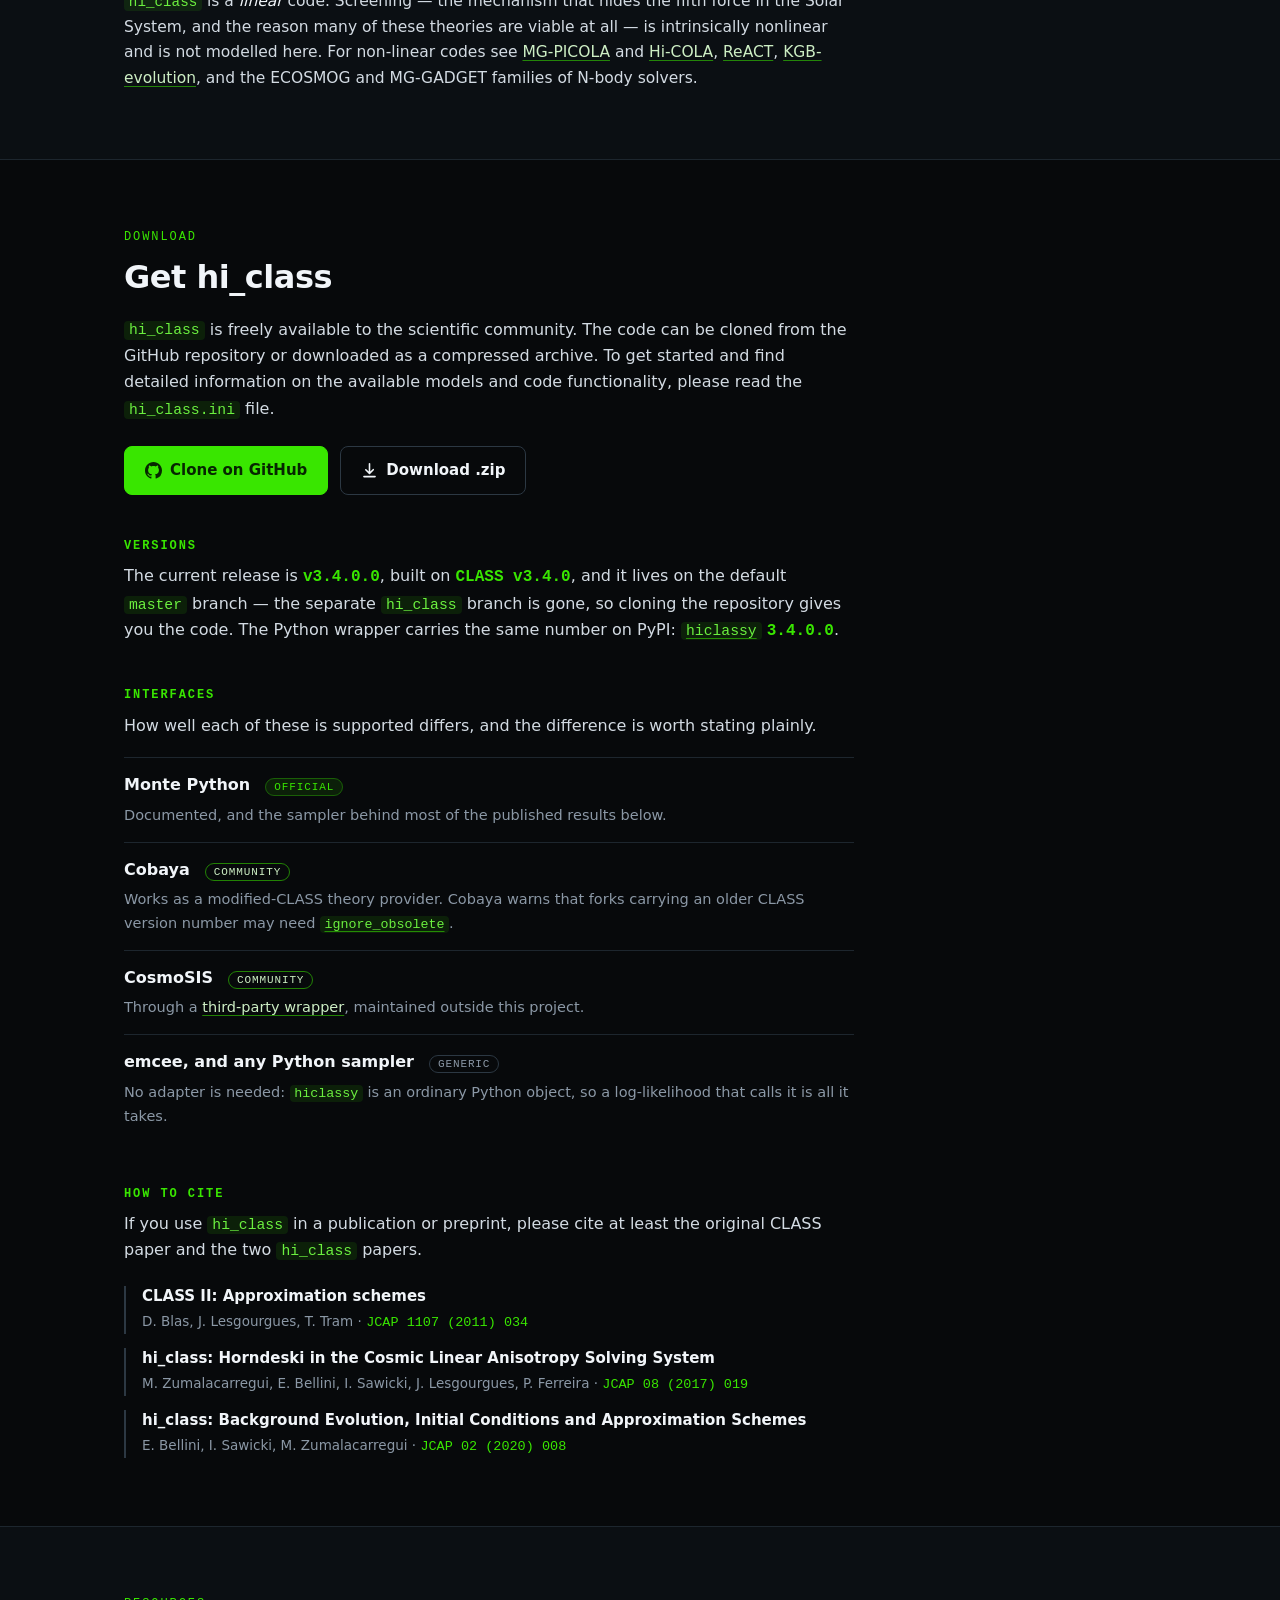
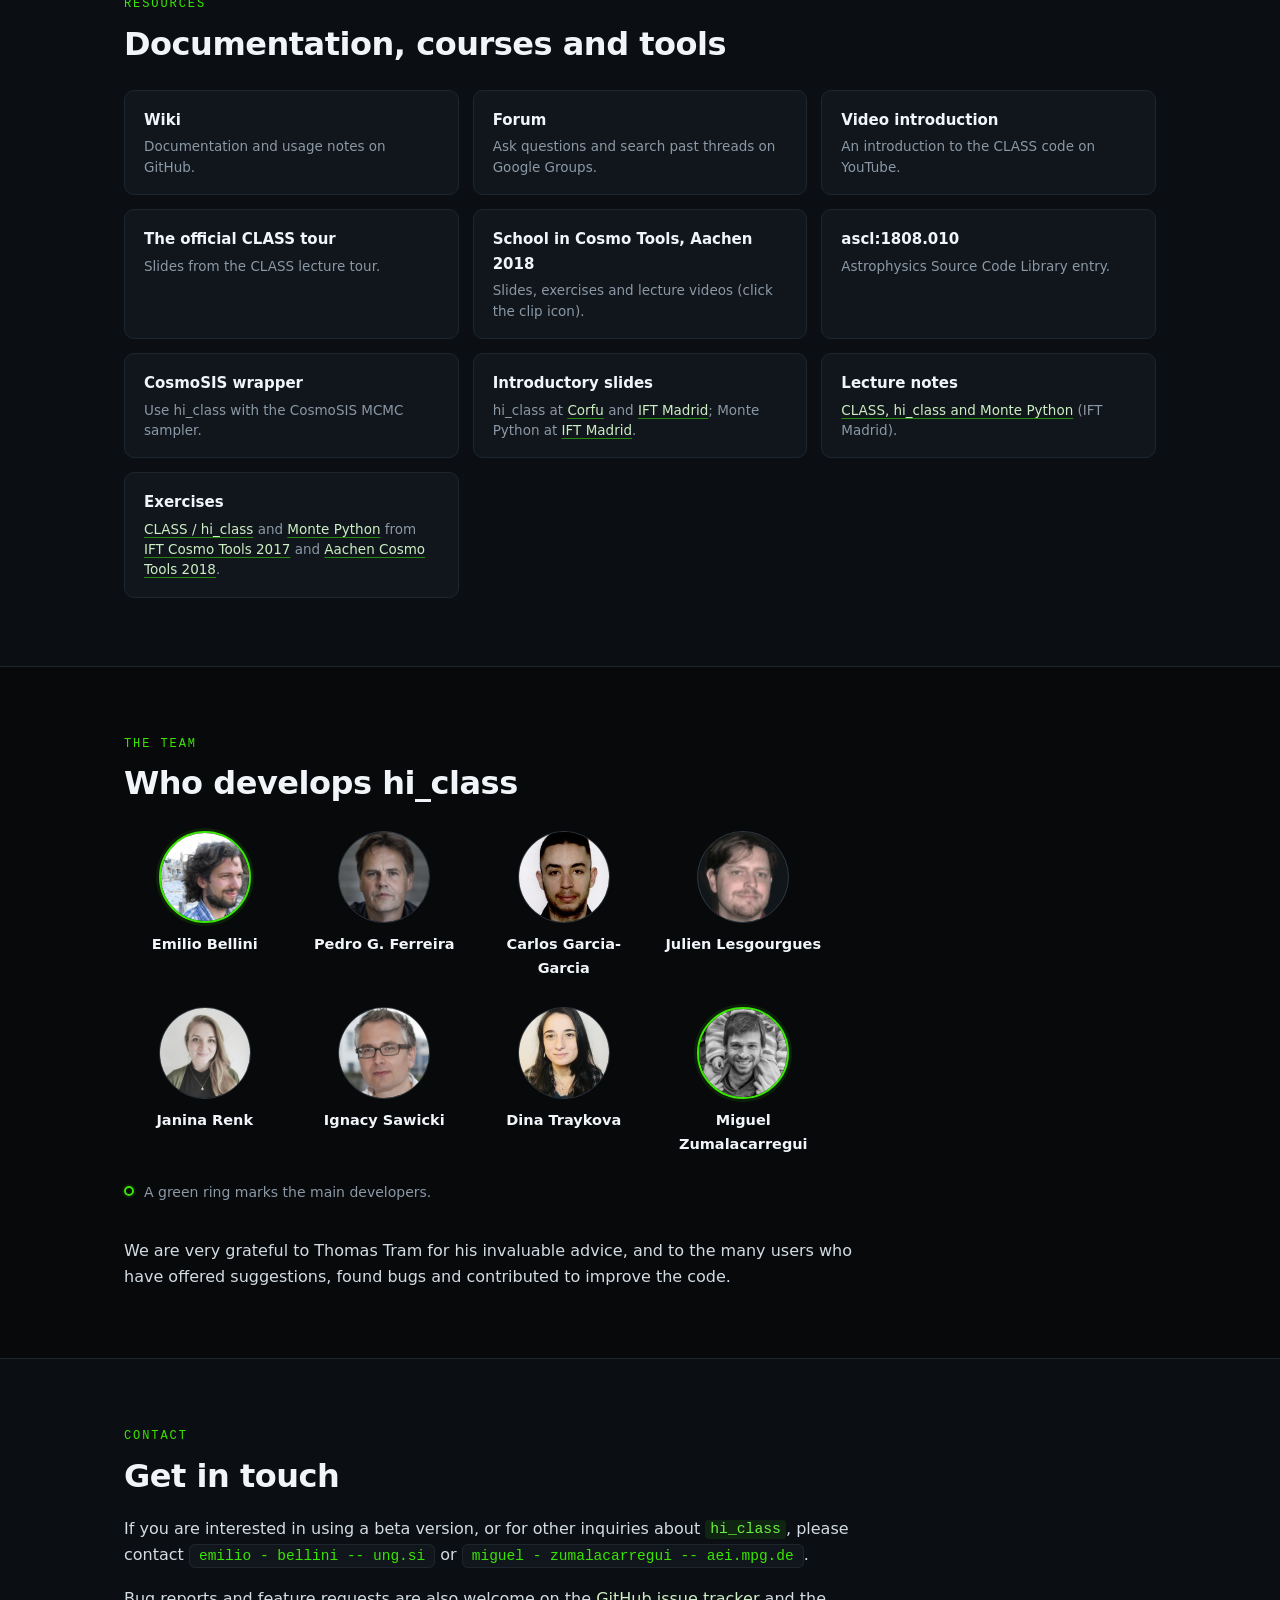
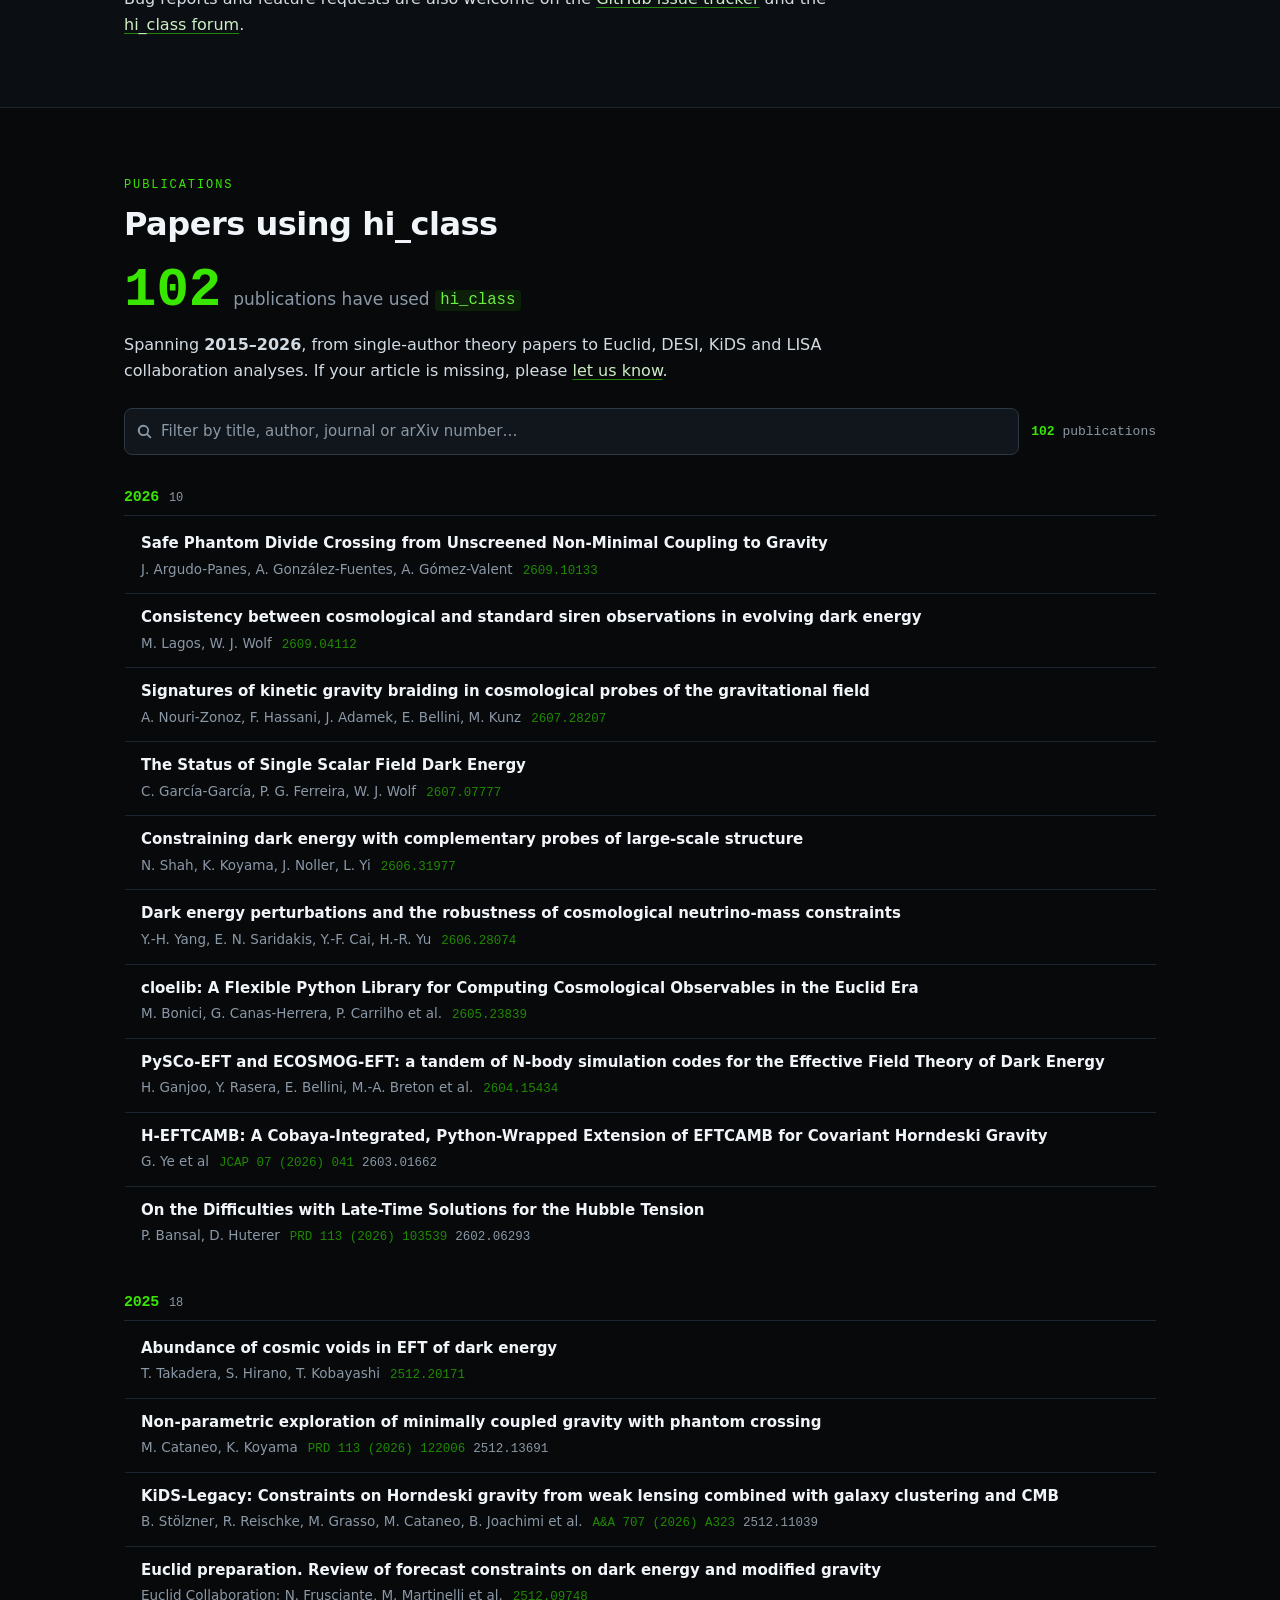
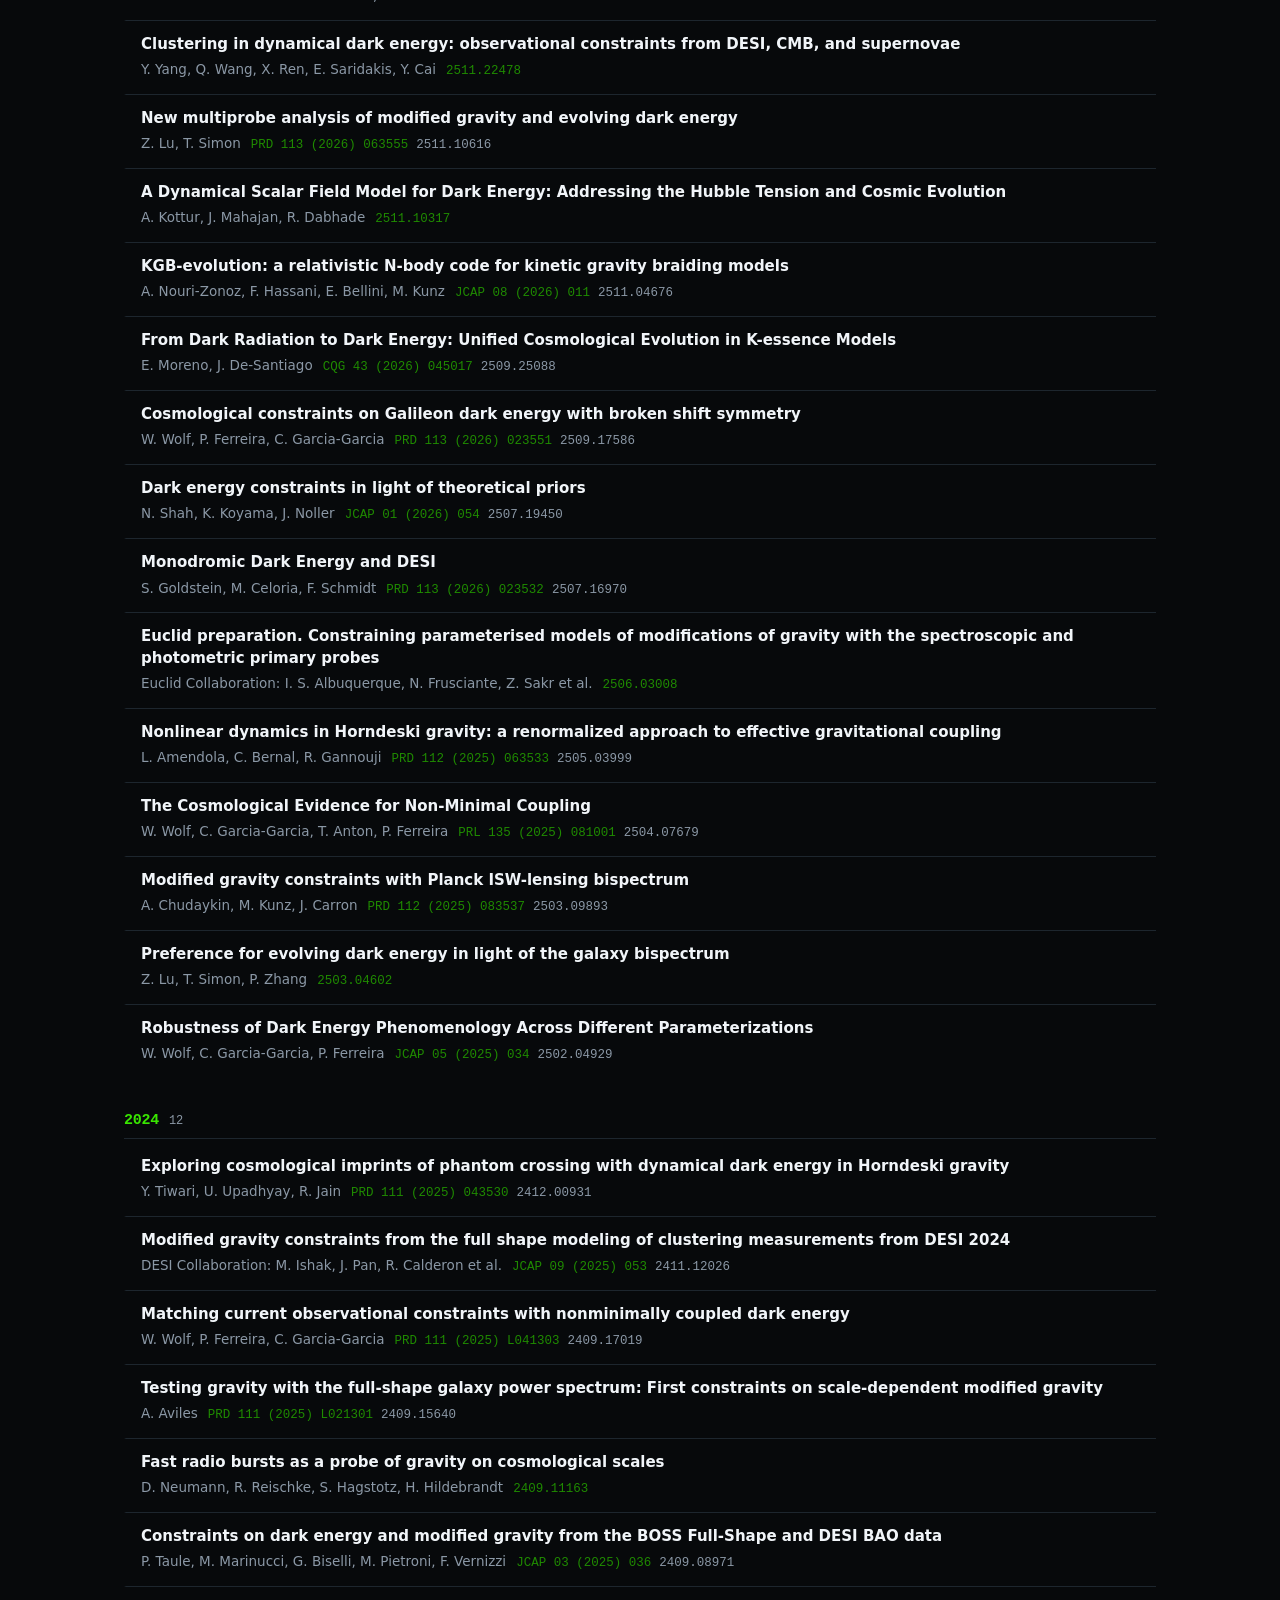
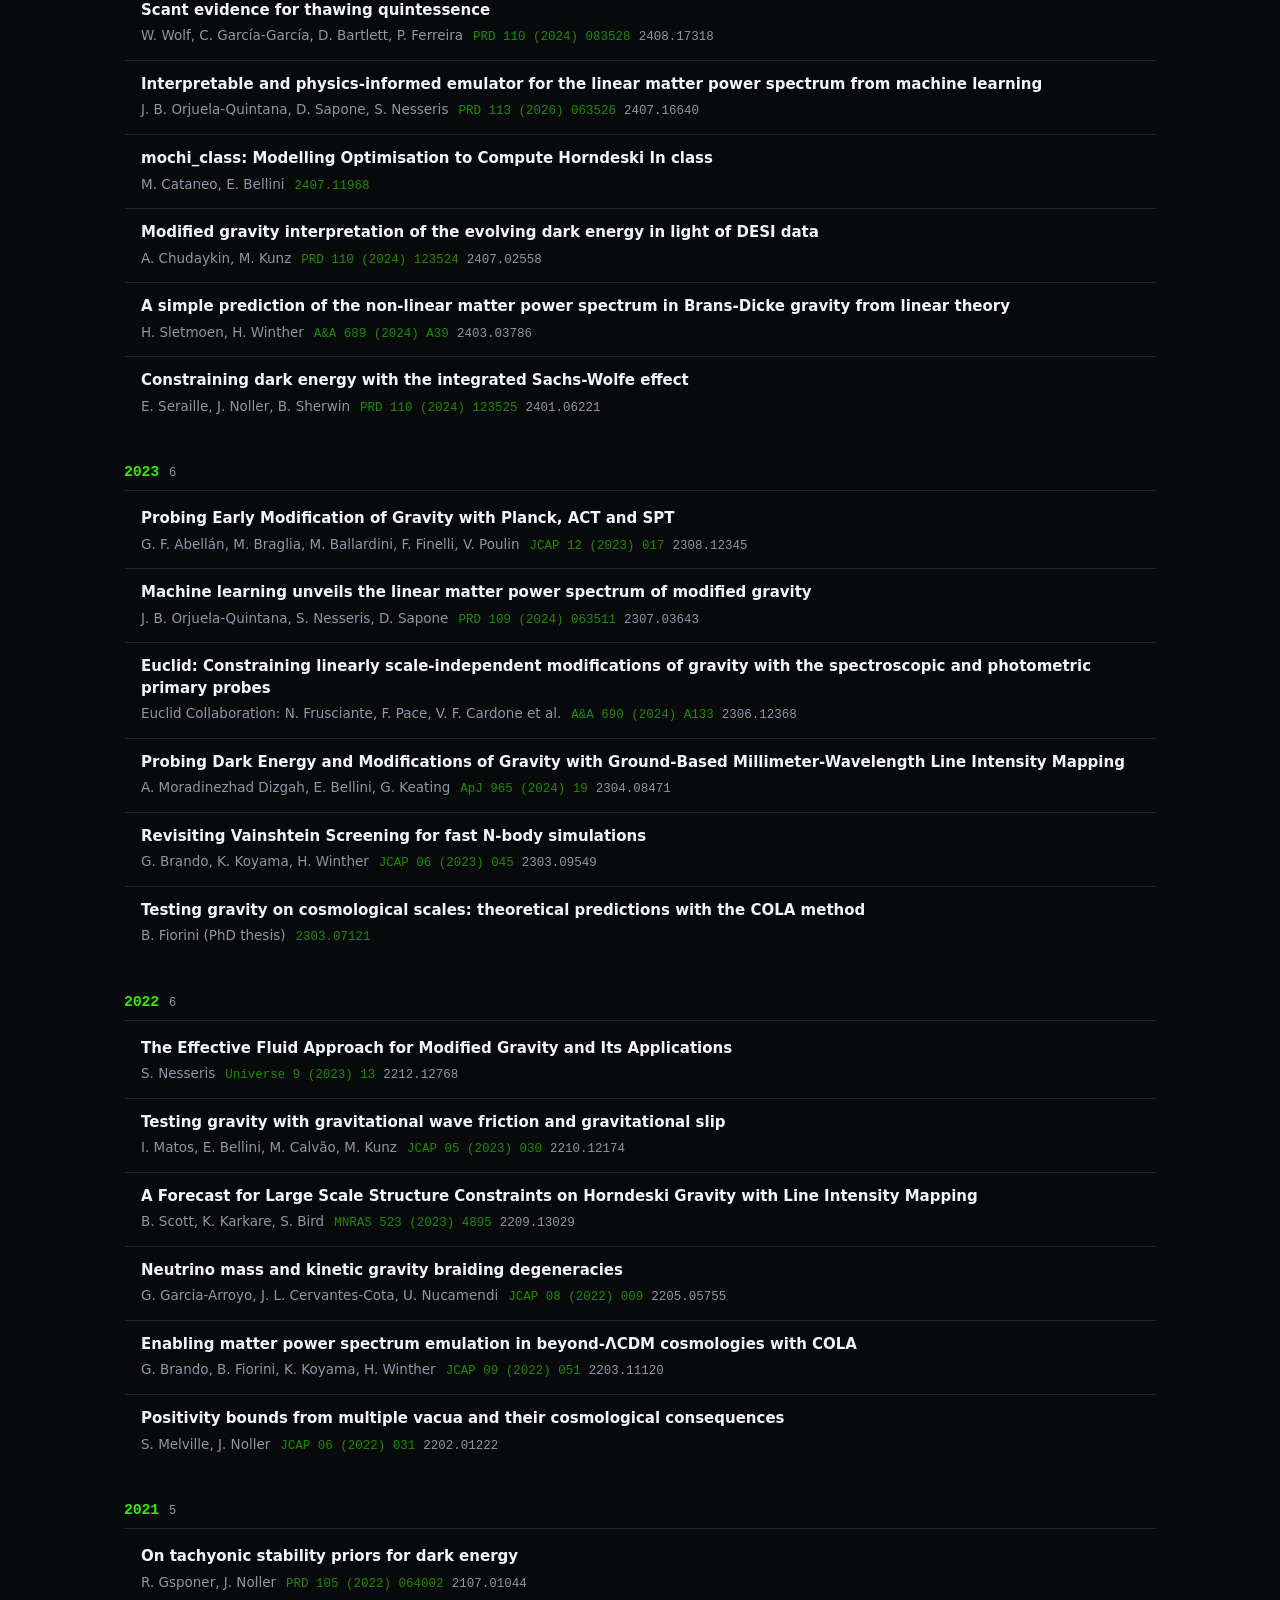
==== commit bab7dbe0: "Add three new papers that use hi_class Swept INSPIRE again (citers of both code papers, plus the "hi" ====
--- a/docs/index.html
+++ b/docs/index.html
@@ -70,7 +70,7 @@
     </div>
 
     <p class="badges">
-      <a class="badge badge--count" href="#pubs"><b id="hero-pub-count">99</b> papers</a>
+      <a class="badge badge--count" href="#pubs"><b id="hero-pub-count">102</b> papers</a>
       <span class="badge">v3.4.0.0</span>
       <a class="badge" href="https://pypi.org/project/hiclassy/" target="_blank" rel="noopener">pip install hiclassy</a>
       <a class="badge" href="http://class-code.net/" target="_blank" rel="noopener">built on CLASS</a>
@@ -408,7 +408,7 @@
       </li>
     </ul>
 
-    <p style="margin-top:22px"><a href="#pubs">See all <b id="science-pub-count">99</b> publications using
+    <p style="margin-top:22px"><a href="#pubs">See all <b id="science-pub-count">102</b> publications using
       <code>hi_class</code> &rarr;</a> If your article is not listed, please
       <a href="#contact">contact us</a>.</p>
   </div>
@@ -786,7 +786,7 @@
     <p class="eyebrow">Publications</p>
     <h2>Papers using hi_class</h2>
 
-    <p class="pub-headline"><b id="pub-total">99</b> <span>publications have used <code>hi_class</code></span></p>
+    <p class="pub-headline"><b id="pub-total">102</b> <span>publications have used <code>hi_class</code></span></p>
 
     <div class="prose">
       <p>Spanning <b id="pub-span">2015&ndash;2026</b>, from single-author theory papers to Euclid, DESI, KiDS and
@@ -807,8 +807,20 @@
     <div id="pub-groups">
 
 <section class="pub-year" data-year="2026">
-  <h3 class="pub-year-head">2026 <span class="pub-year-count">7</span></h3>
+  <h3 class="pub-year-head">2026 <span class="pub-year-count">10</span></h3>
   <ul class="pub-list">
+    <li class="pub">
+      <a class="pub-title" href="https://inspirehep.net/literature/3202011" target="_blank" rel="noopener">Safe Phantom Divide Crossing from Unscreened Non-Minimal Coupling to Gravity</a>
+      <p class="pub-meta"><span class="pub-authors">J. Argudo-Panes, A. Gonz&aacute;lez-Fuentes, A. G&oacute;mez-Valent</span><span class="pub-ref">2609.10133</span></p>
+    </li>
+    <li class="pub">
+      <a class="pub-title" href="https://inspirehep.net/literature/3199648" target="_blank" rel="noopener">Consistency between cosmological and standard siren observations in evolving dark energy</a>
+      <p class="pub-meta"><span class="pub-authors">M. Lagos, W. J. Wolf</span><span class="pub-ref">2609.04112</span></p>
+    </li>
+    <li class="pub">
+      <a class="pub-title" href="https://inspirehep.net/literature/3184896" target="_blank" rel="noopener">Signatures of kinetic gravity braiding in cosmological probes of the gravitational field</a>
+      <p class="pub-meta"><span class="pub-authors">A. Nouri-Zonoz, F. Hassani, J. Adamek, E. Bellini, M. Kunz</span><span class="pub-ref">2607.28207</span></p>
+    </li>
     <li class="pub">
       <a class="pub-title" href="https://inspirehep.net/literature/3178756" target="_blank" rel="noopener">The Status of Single Scalar Field Dark Energy</a>
       <p class="pub-meta"><span class="pub-authors">C. Garc&iacute;a-Garc&iacute;a, P. G. Ferreira, W. J. Wolf</span><span class="pub-ref">2607.07777</span></p>
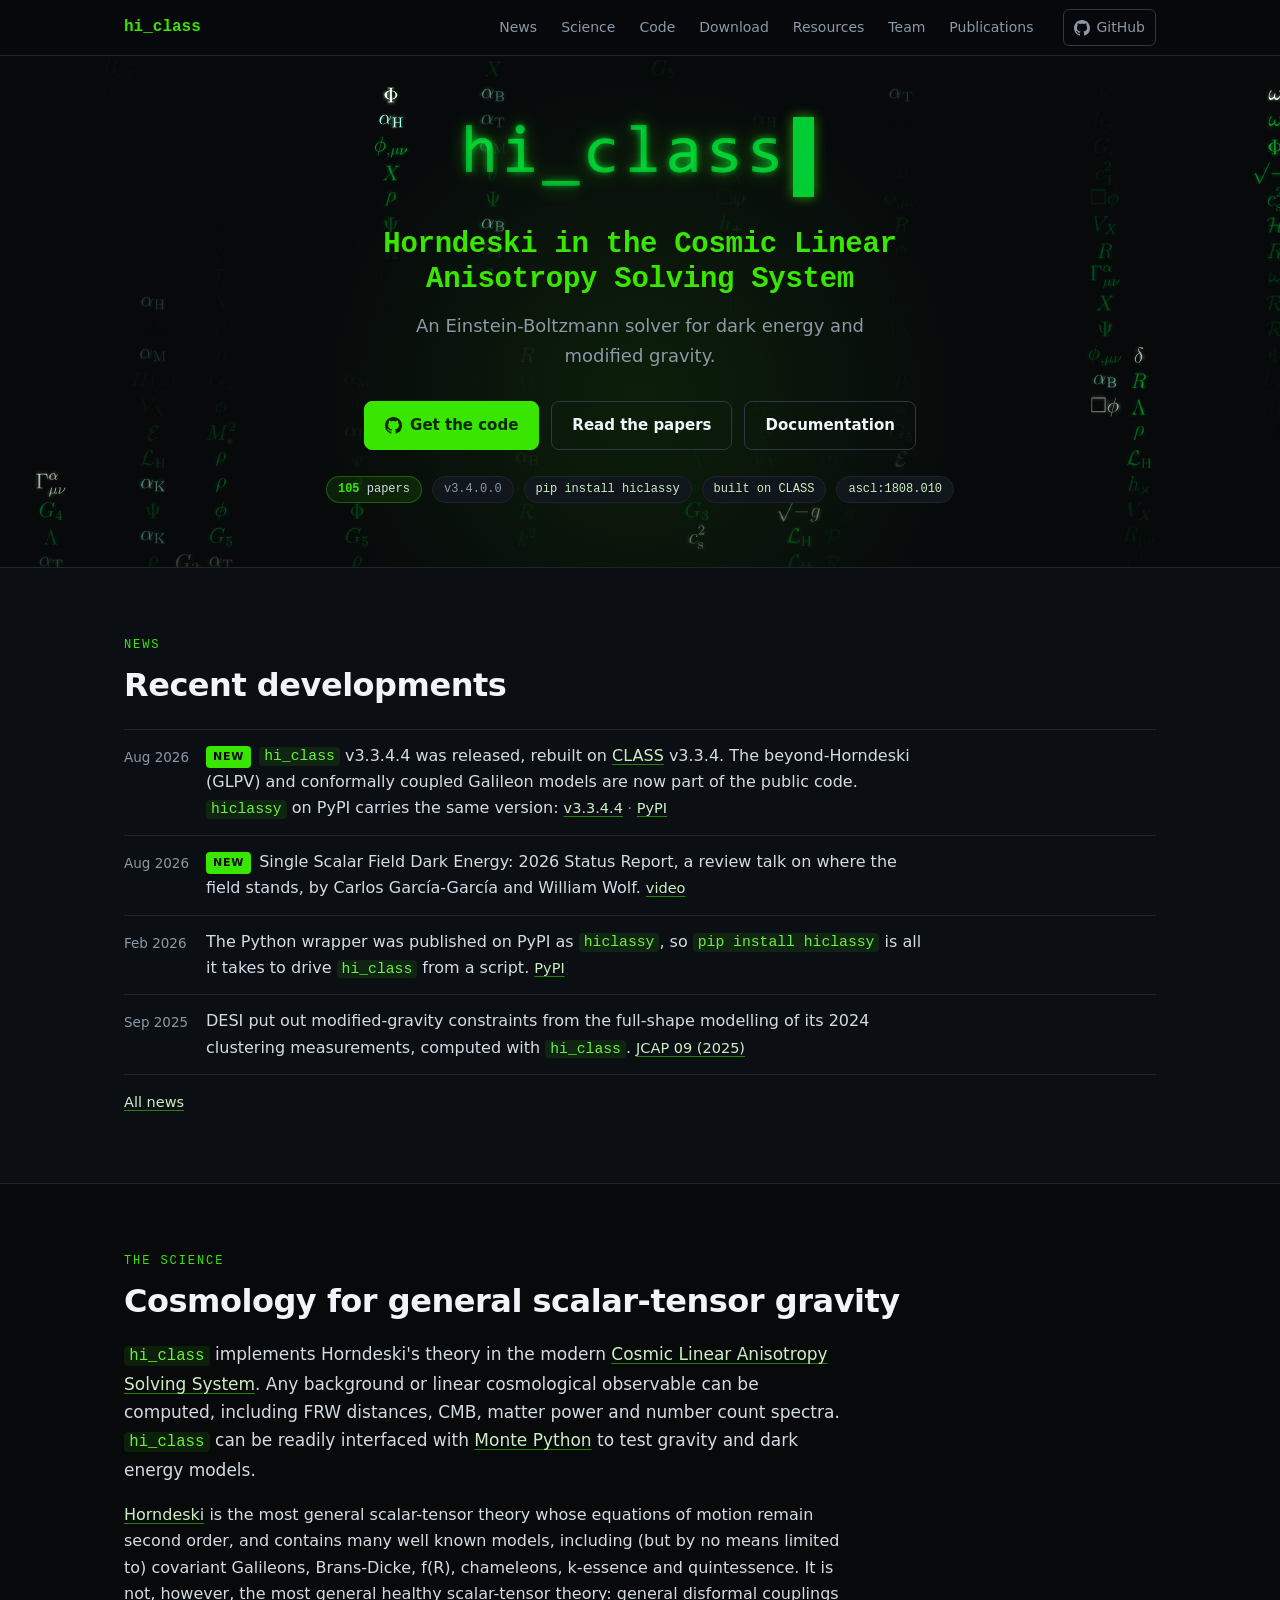
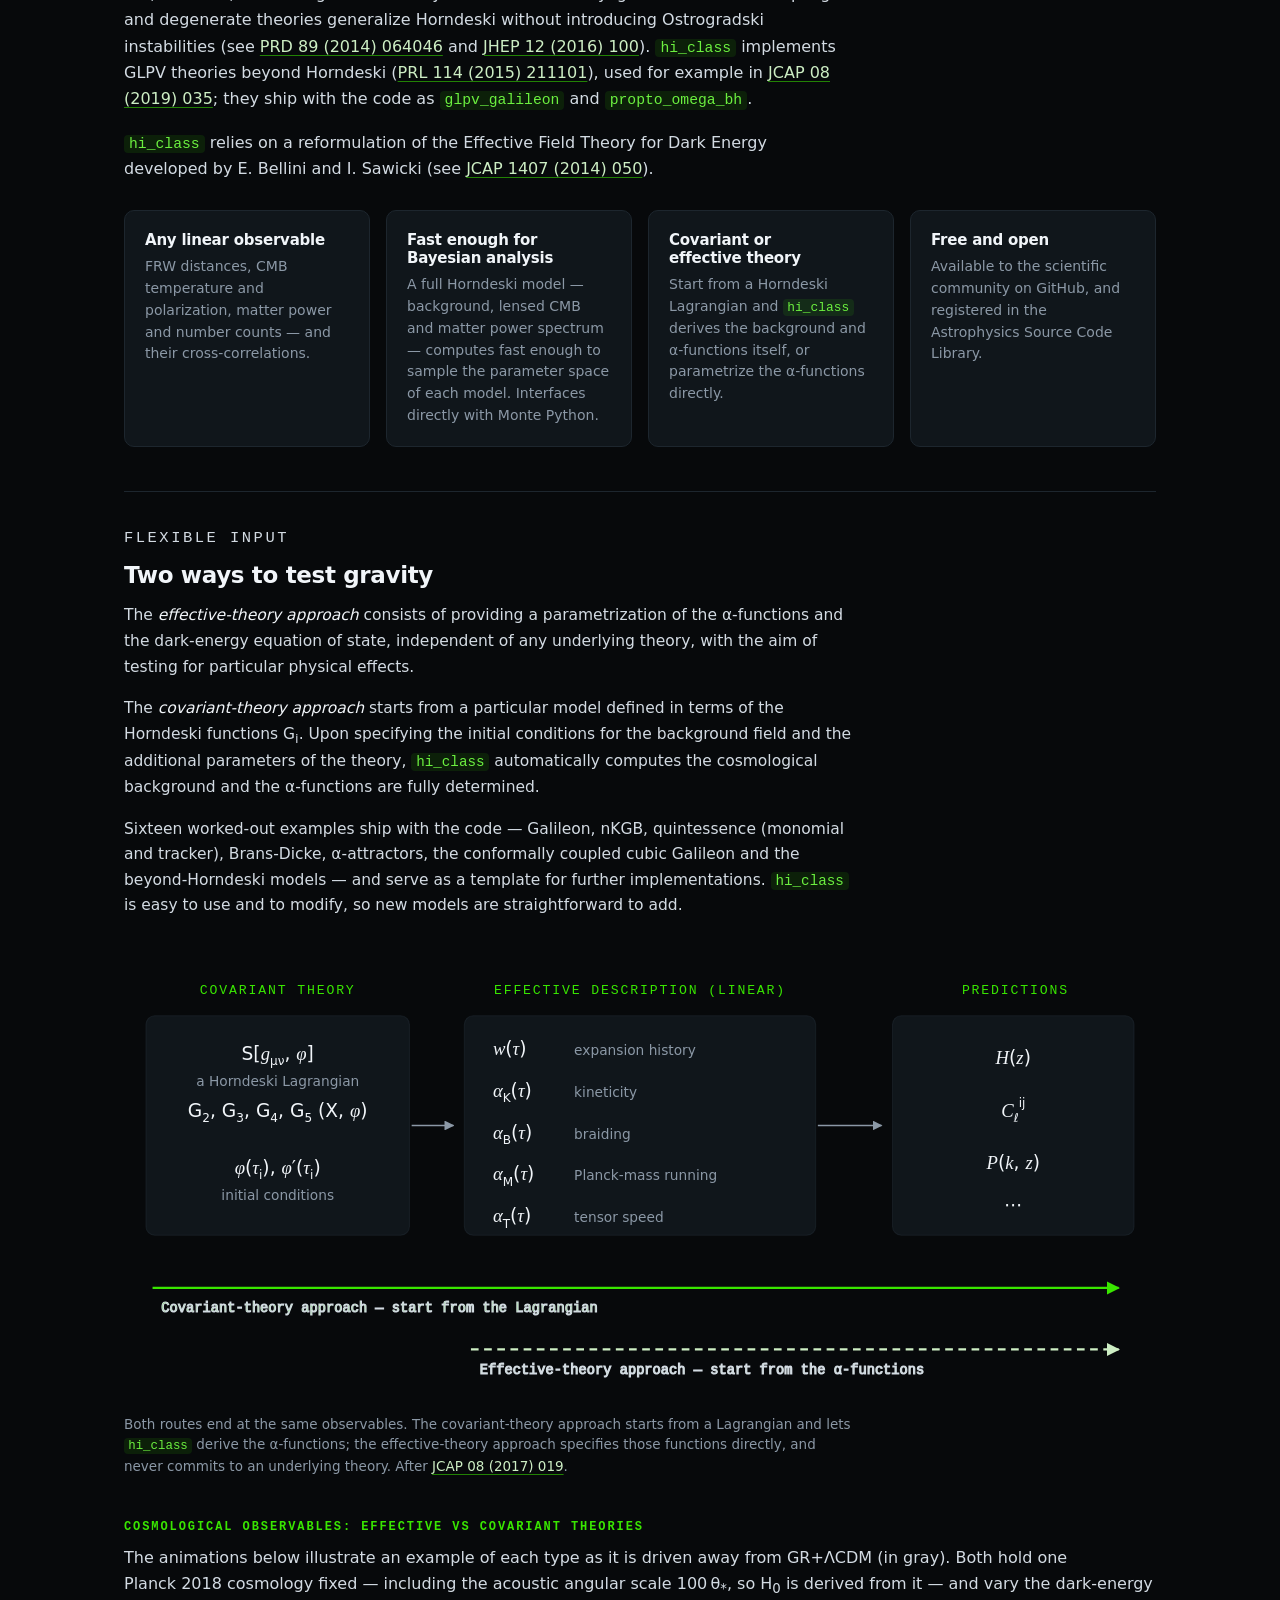
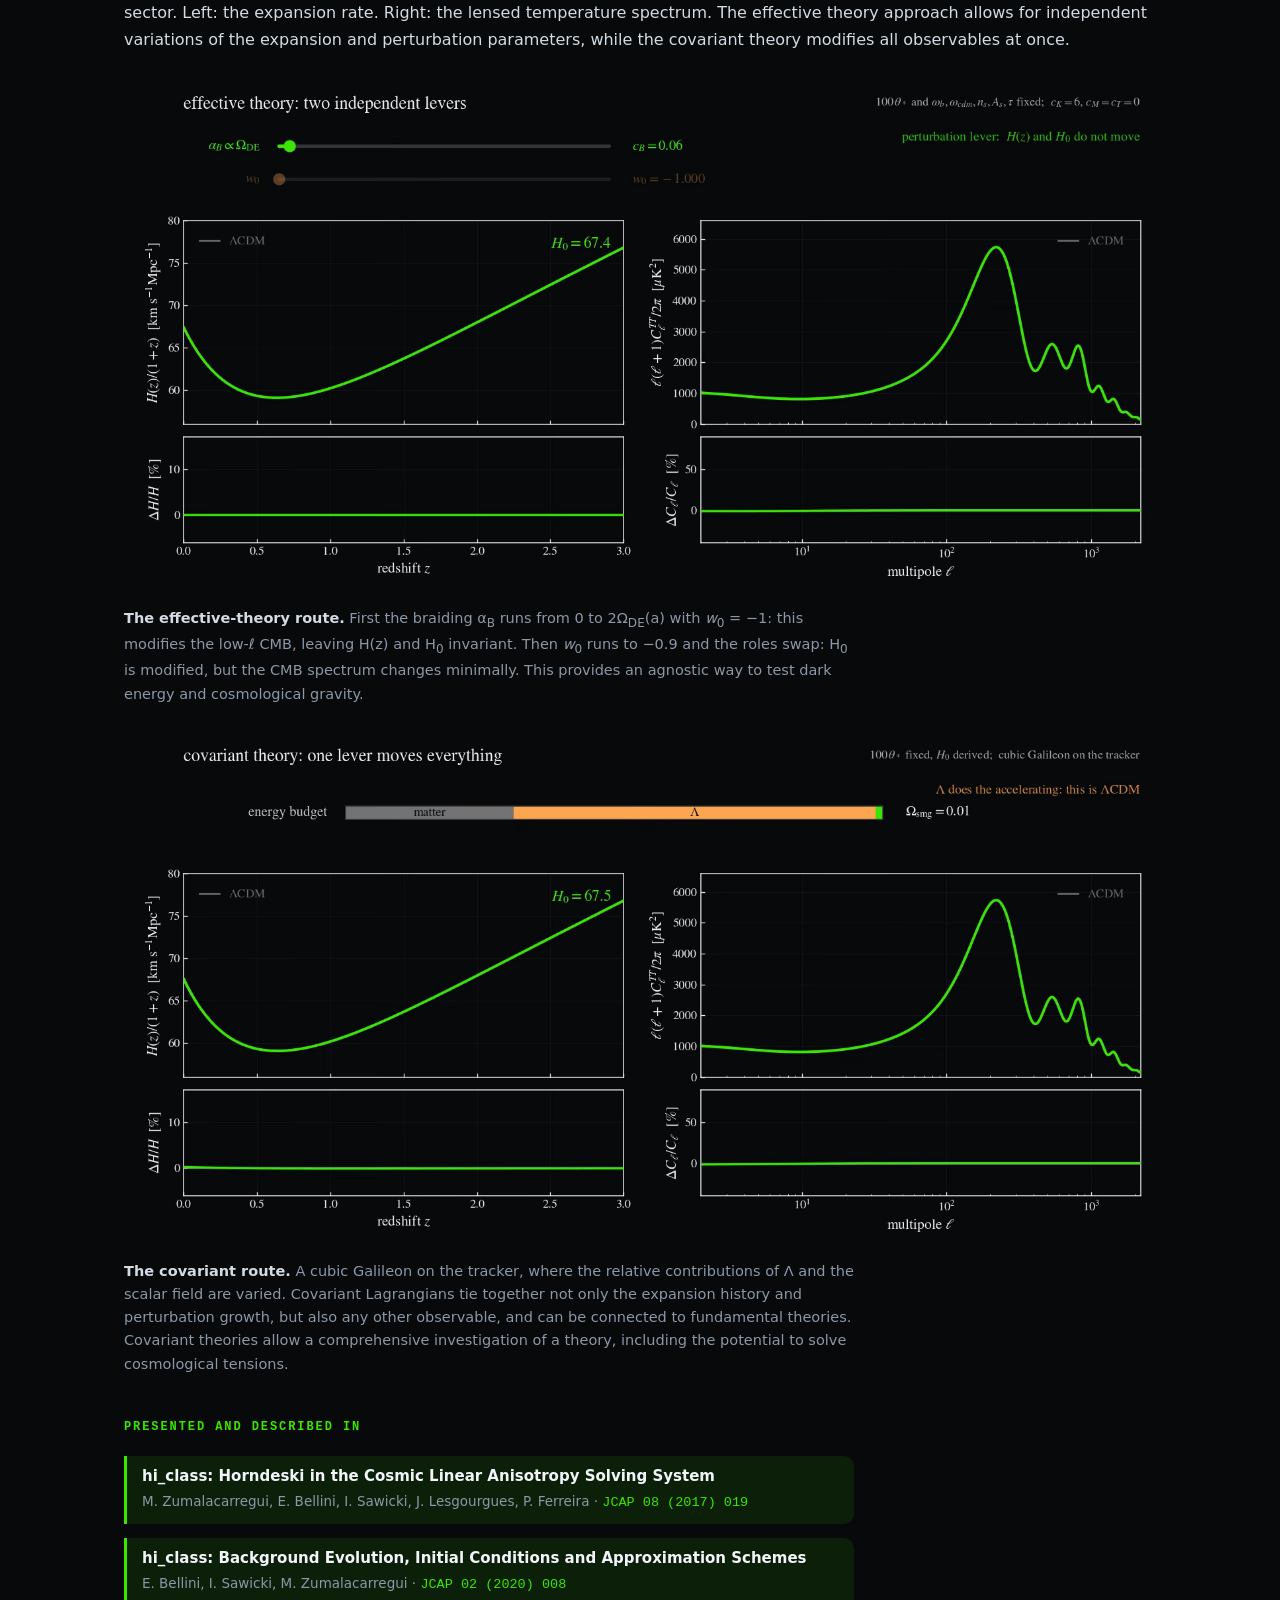
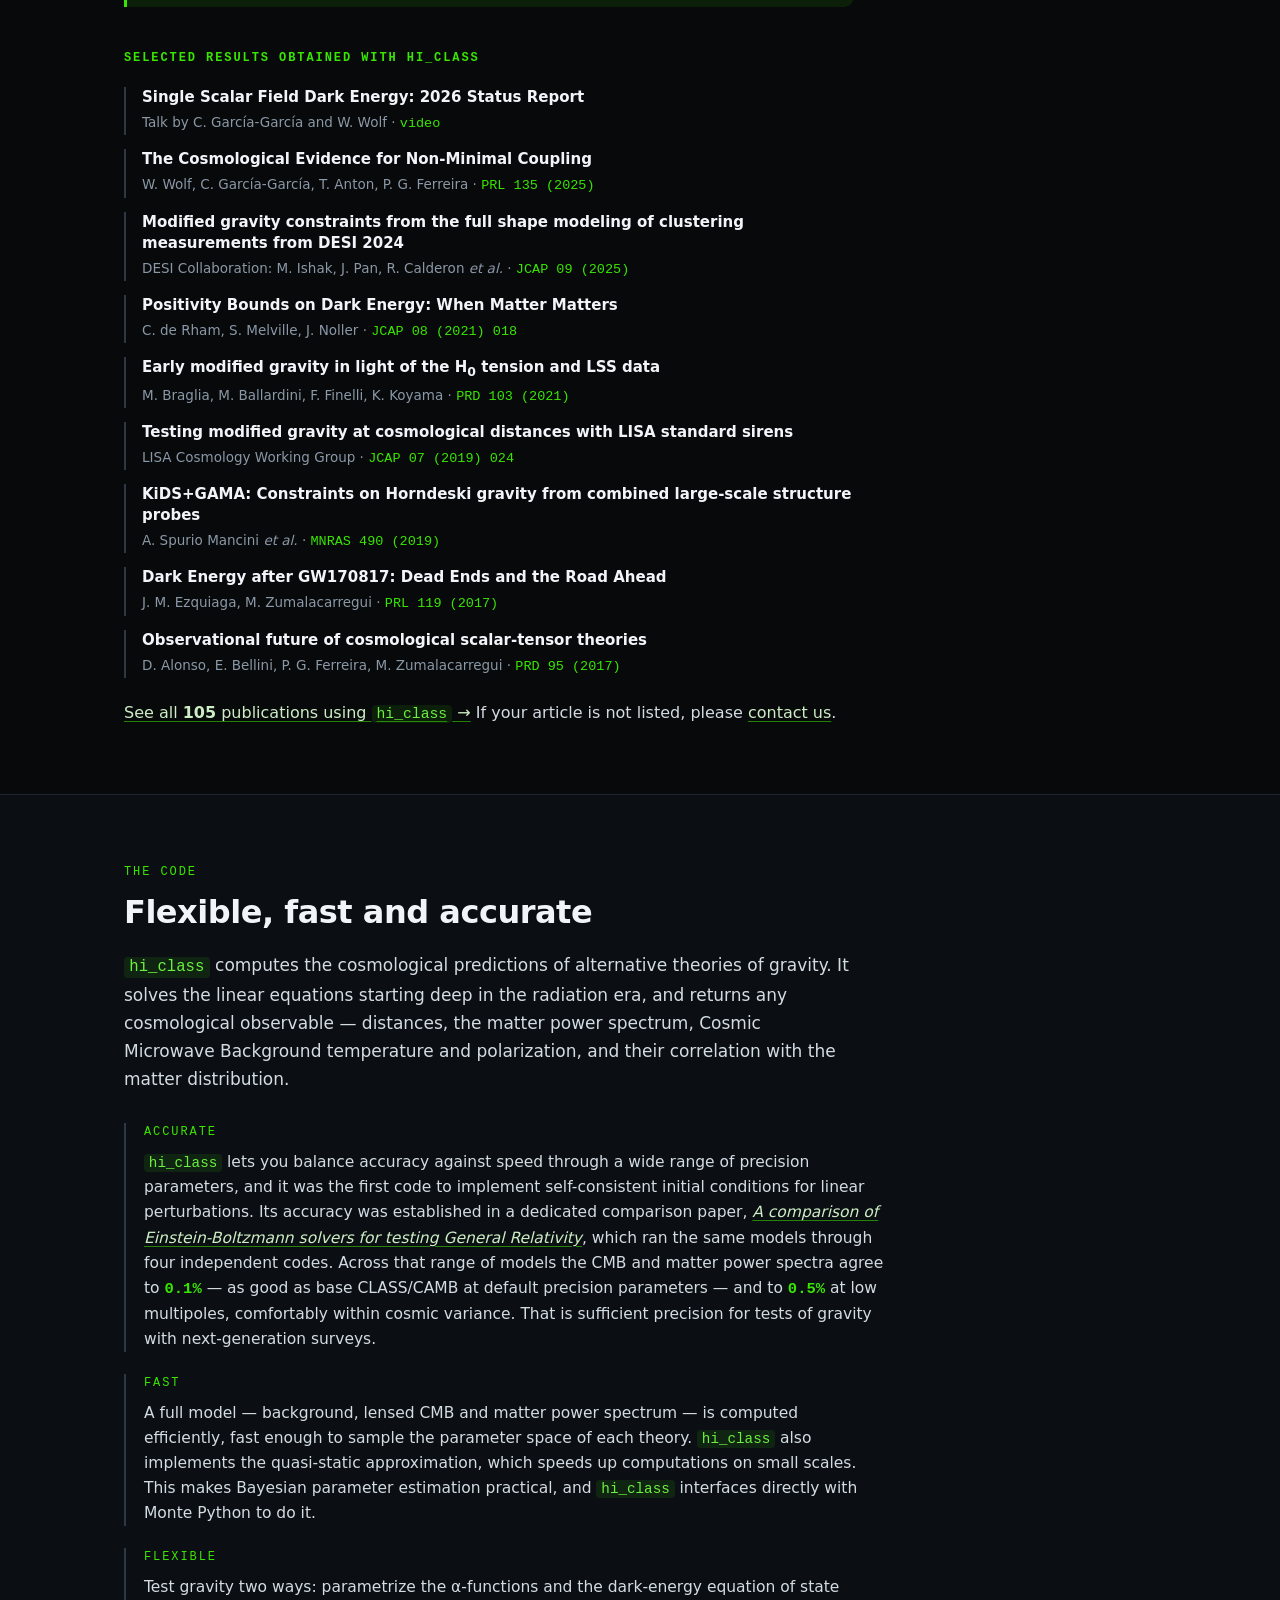
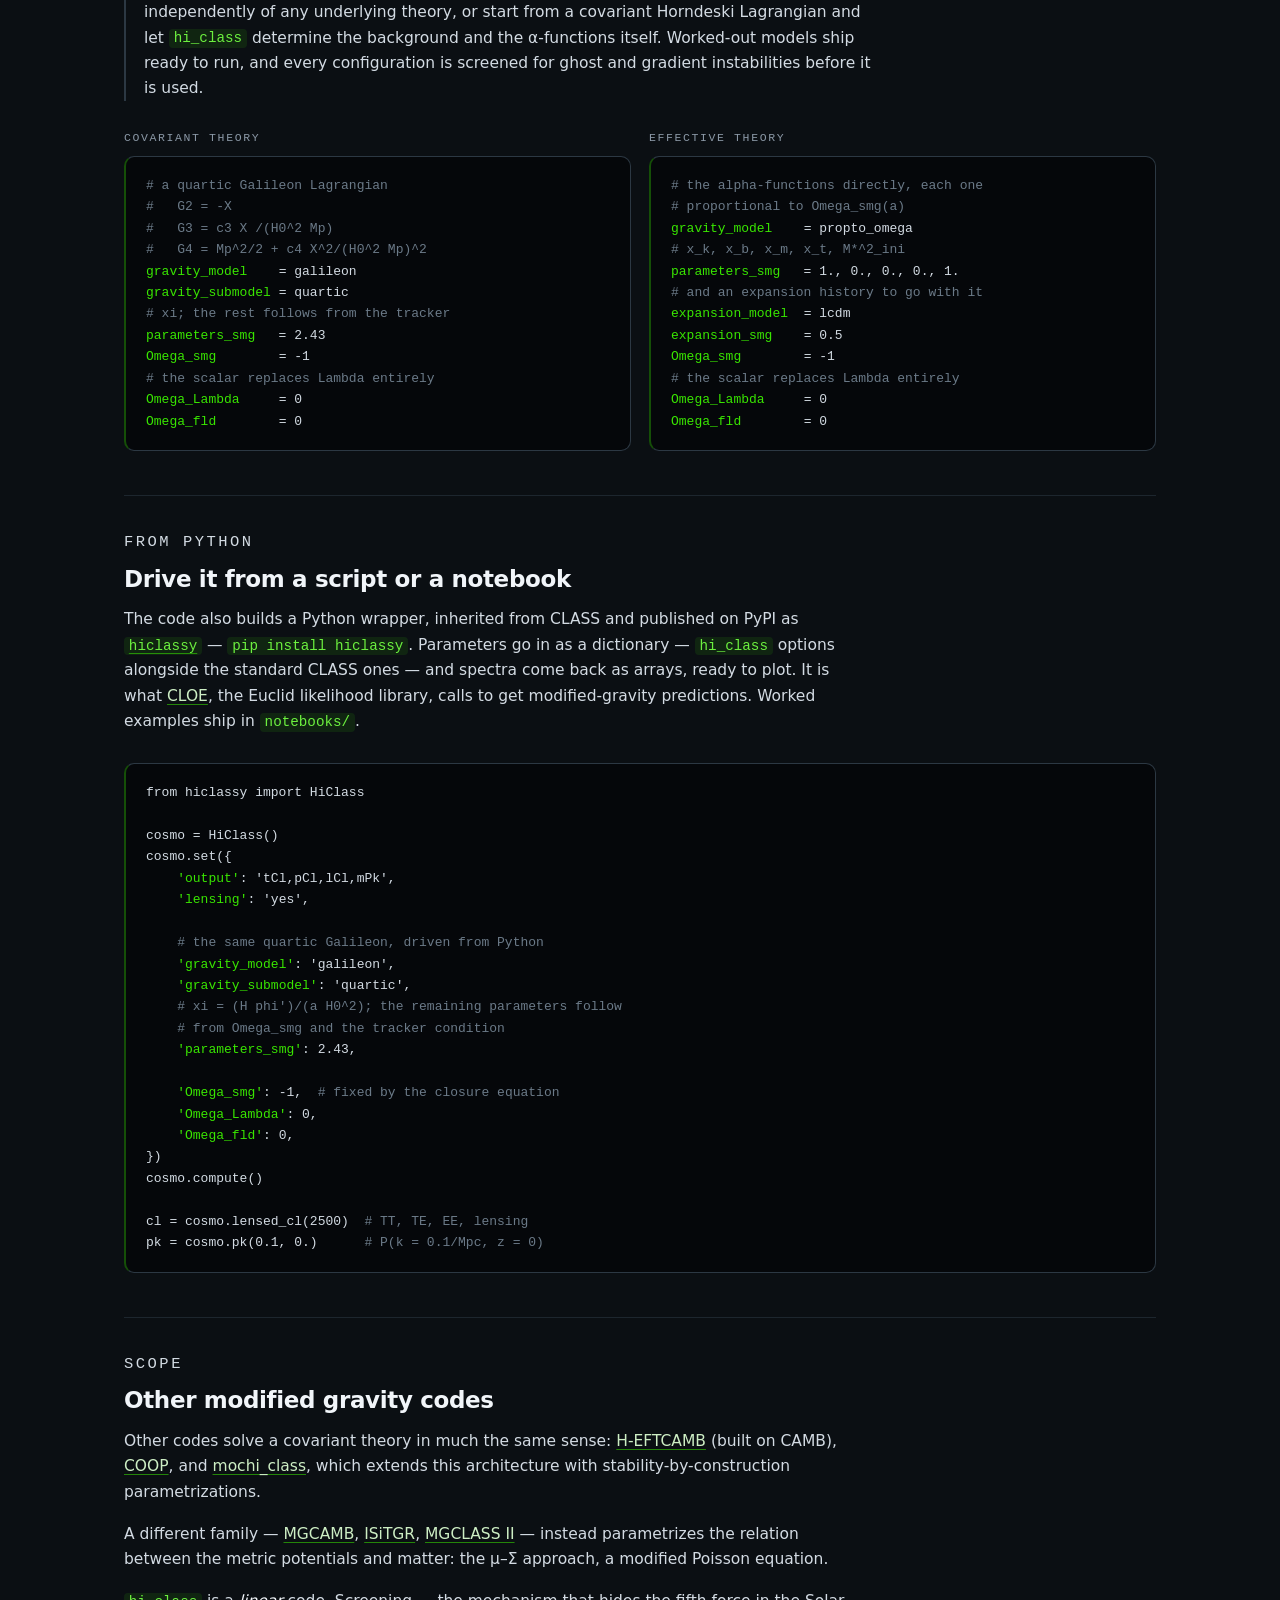
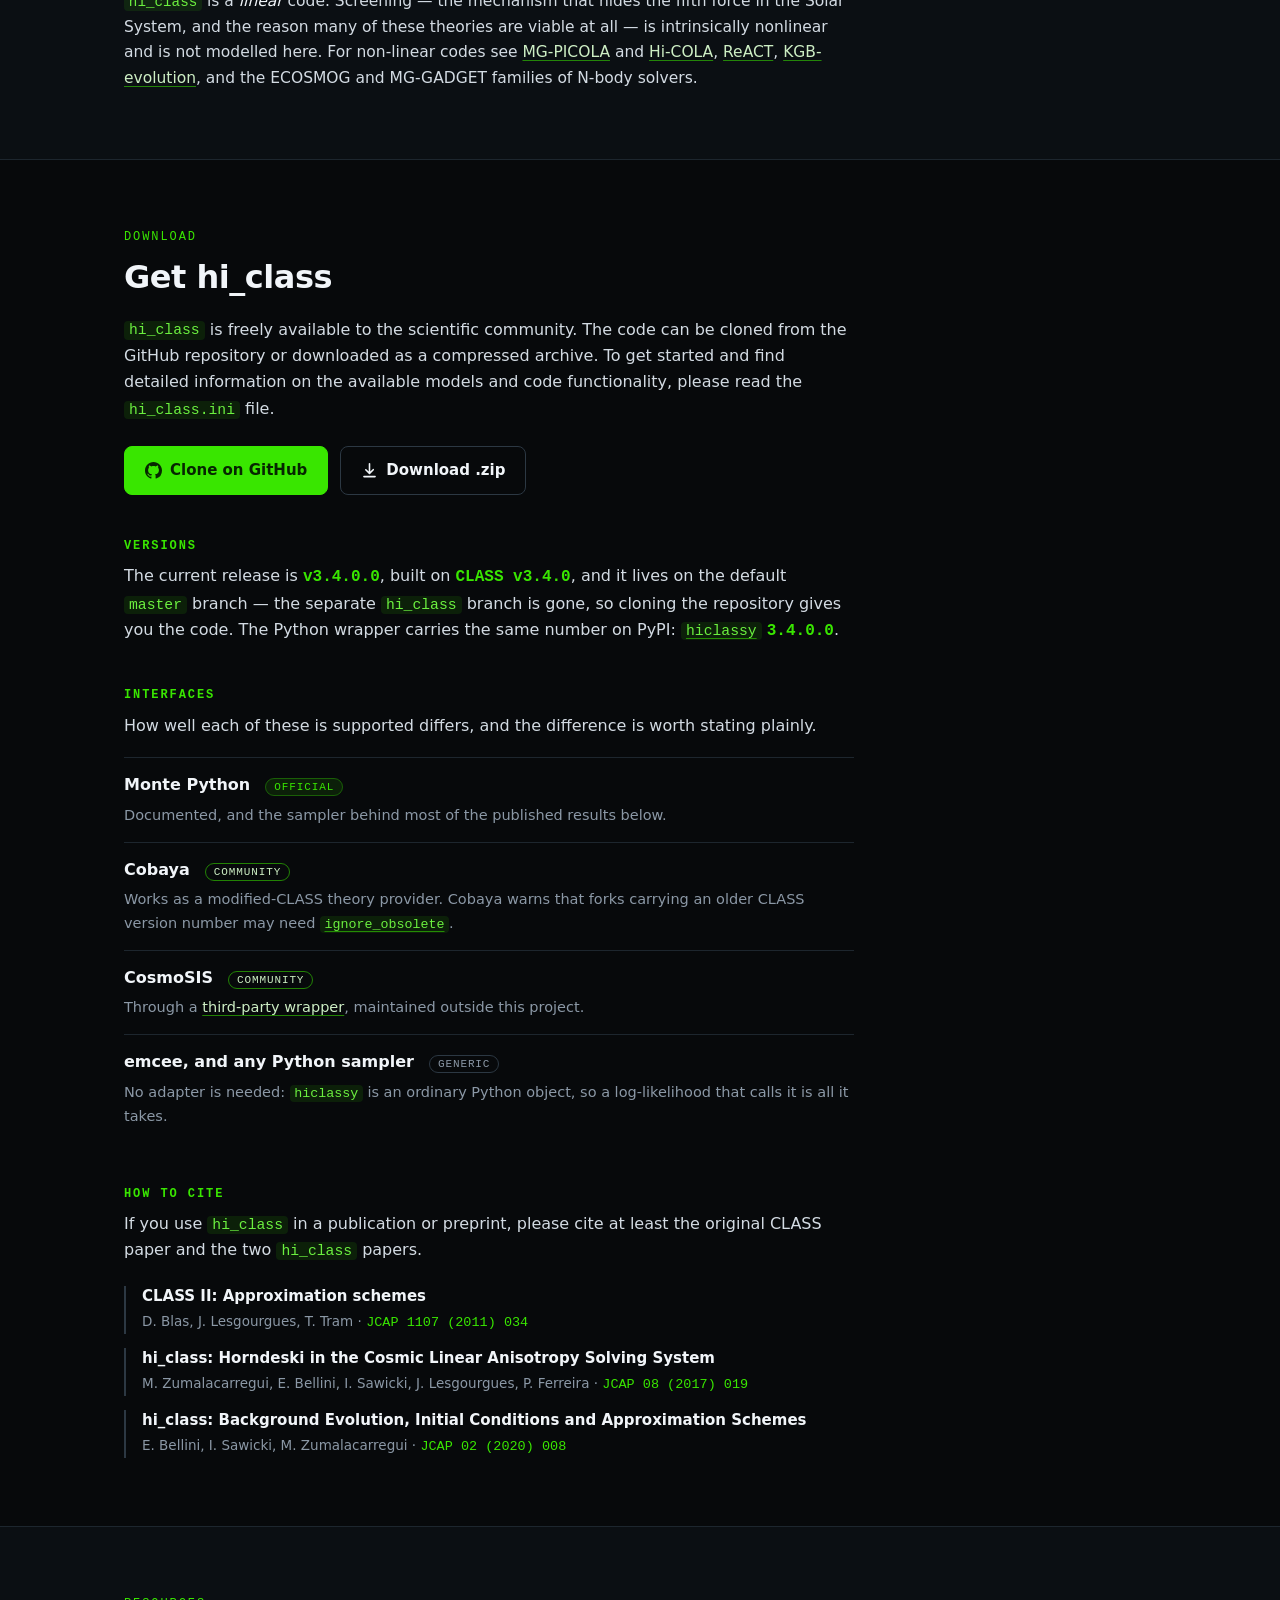
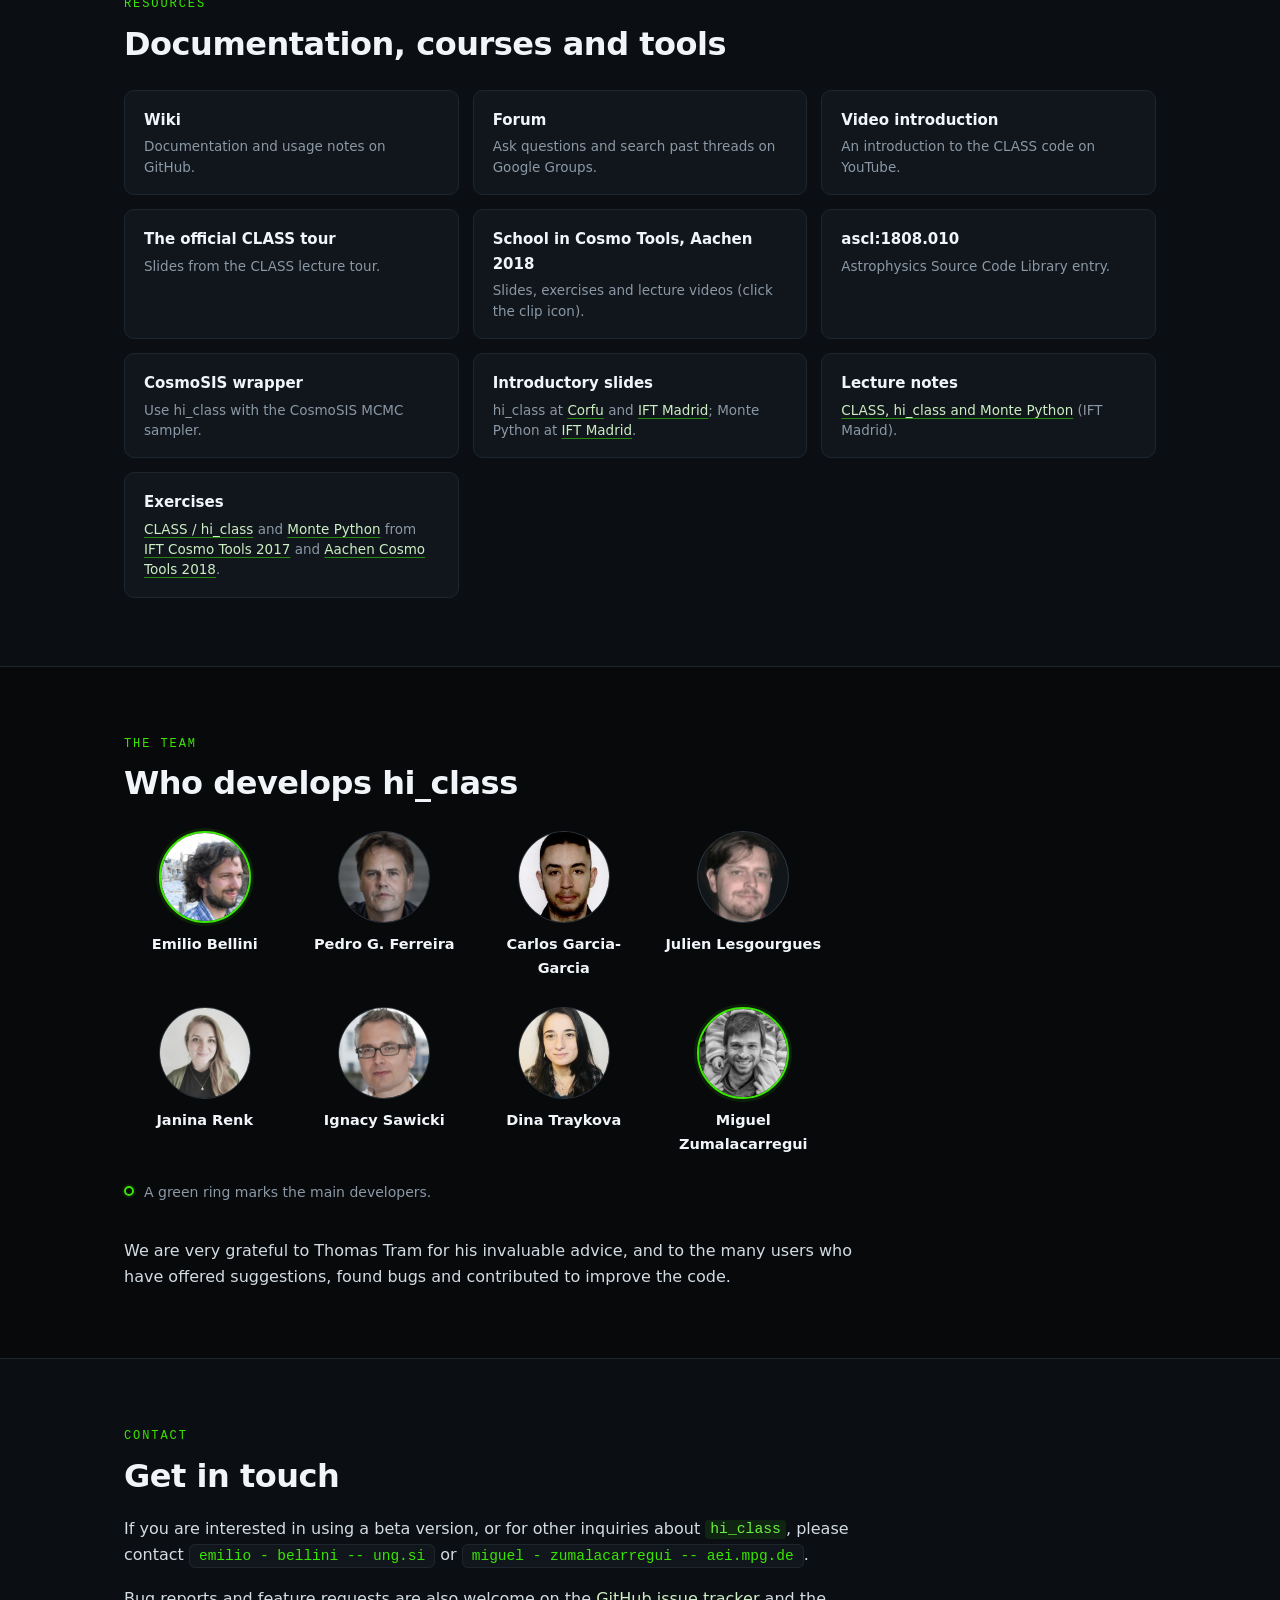
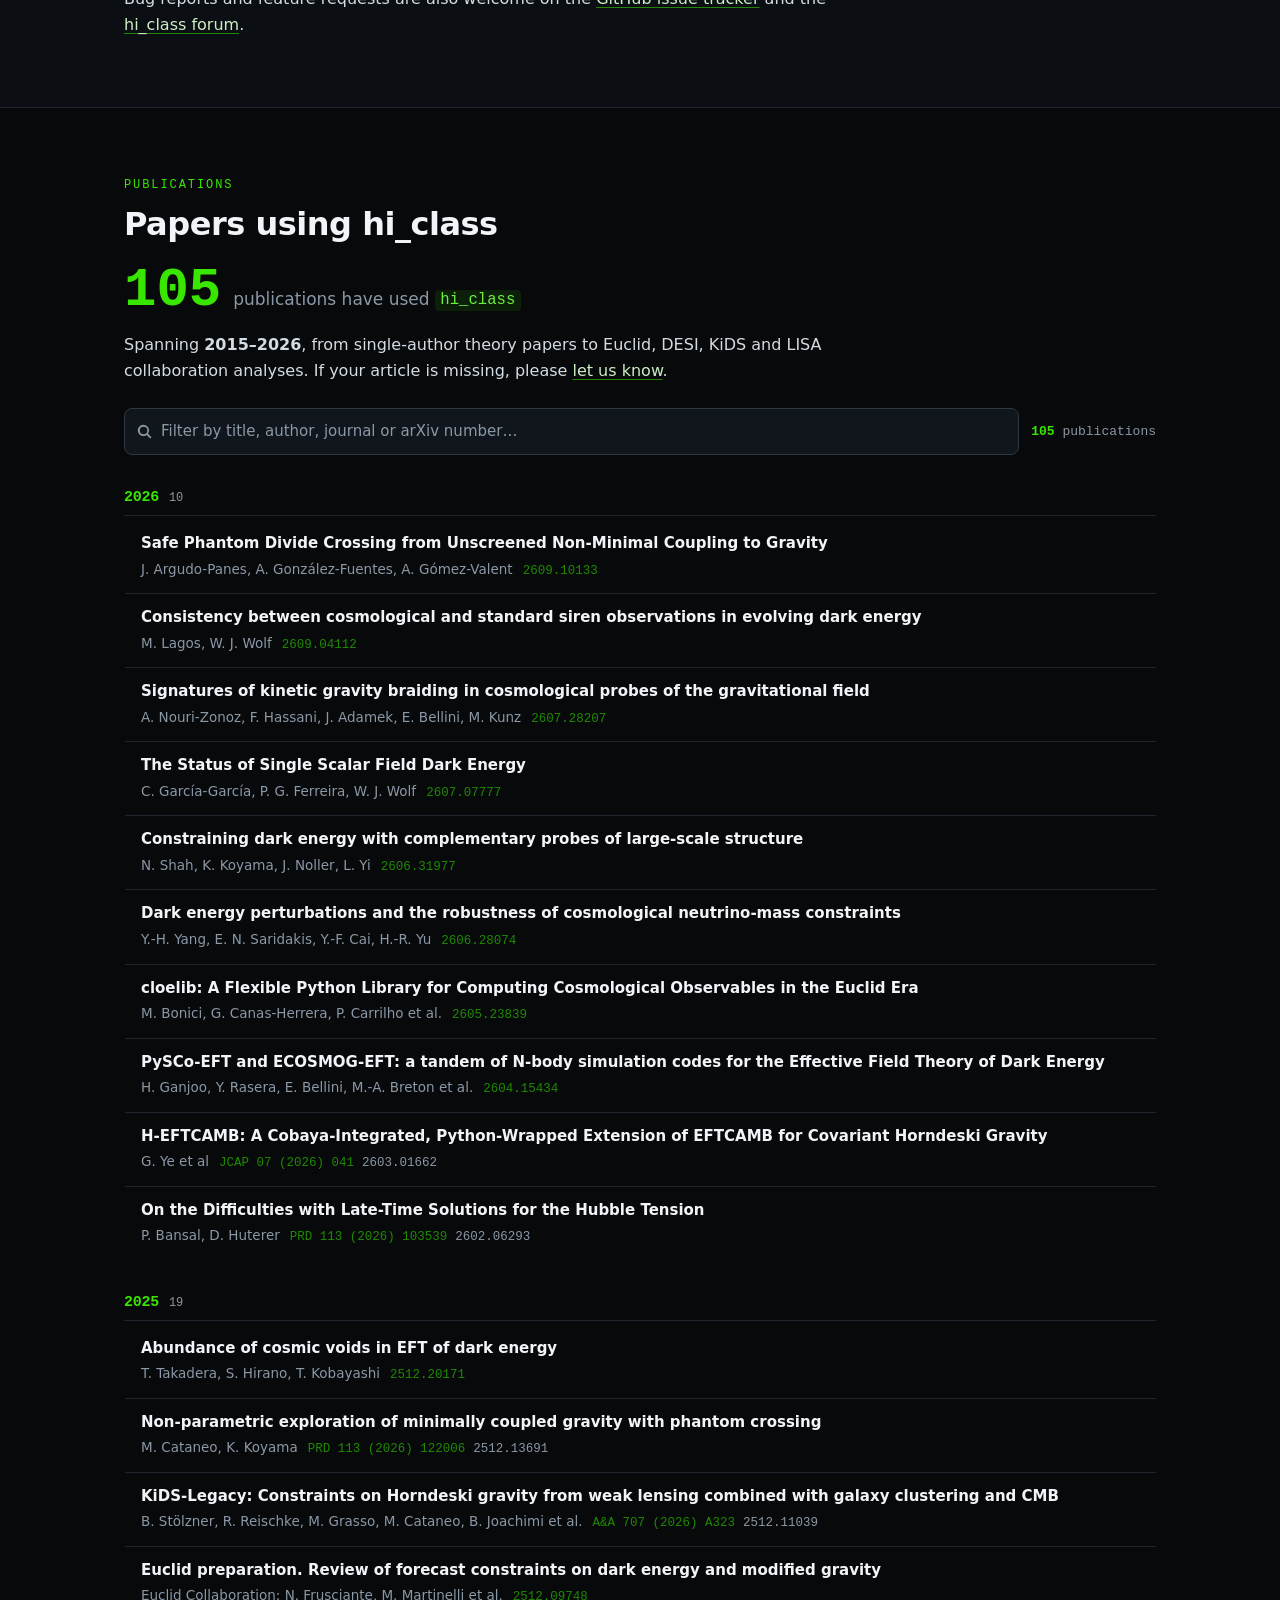
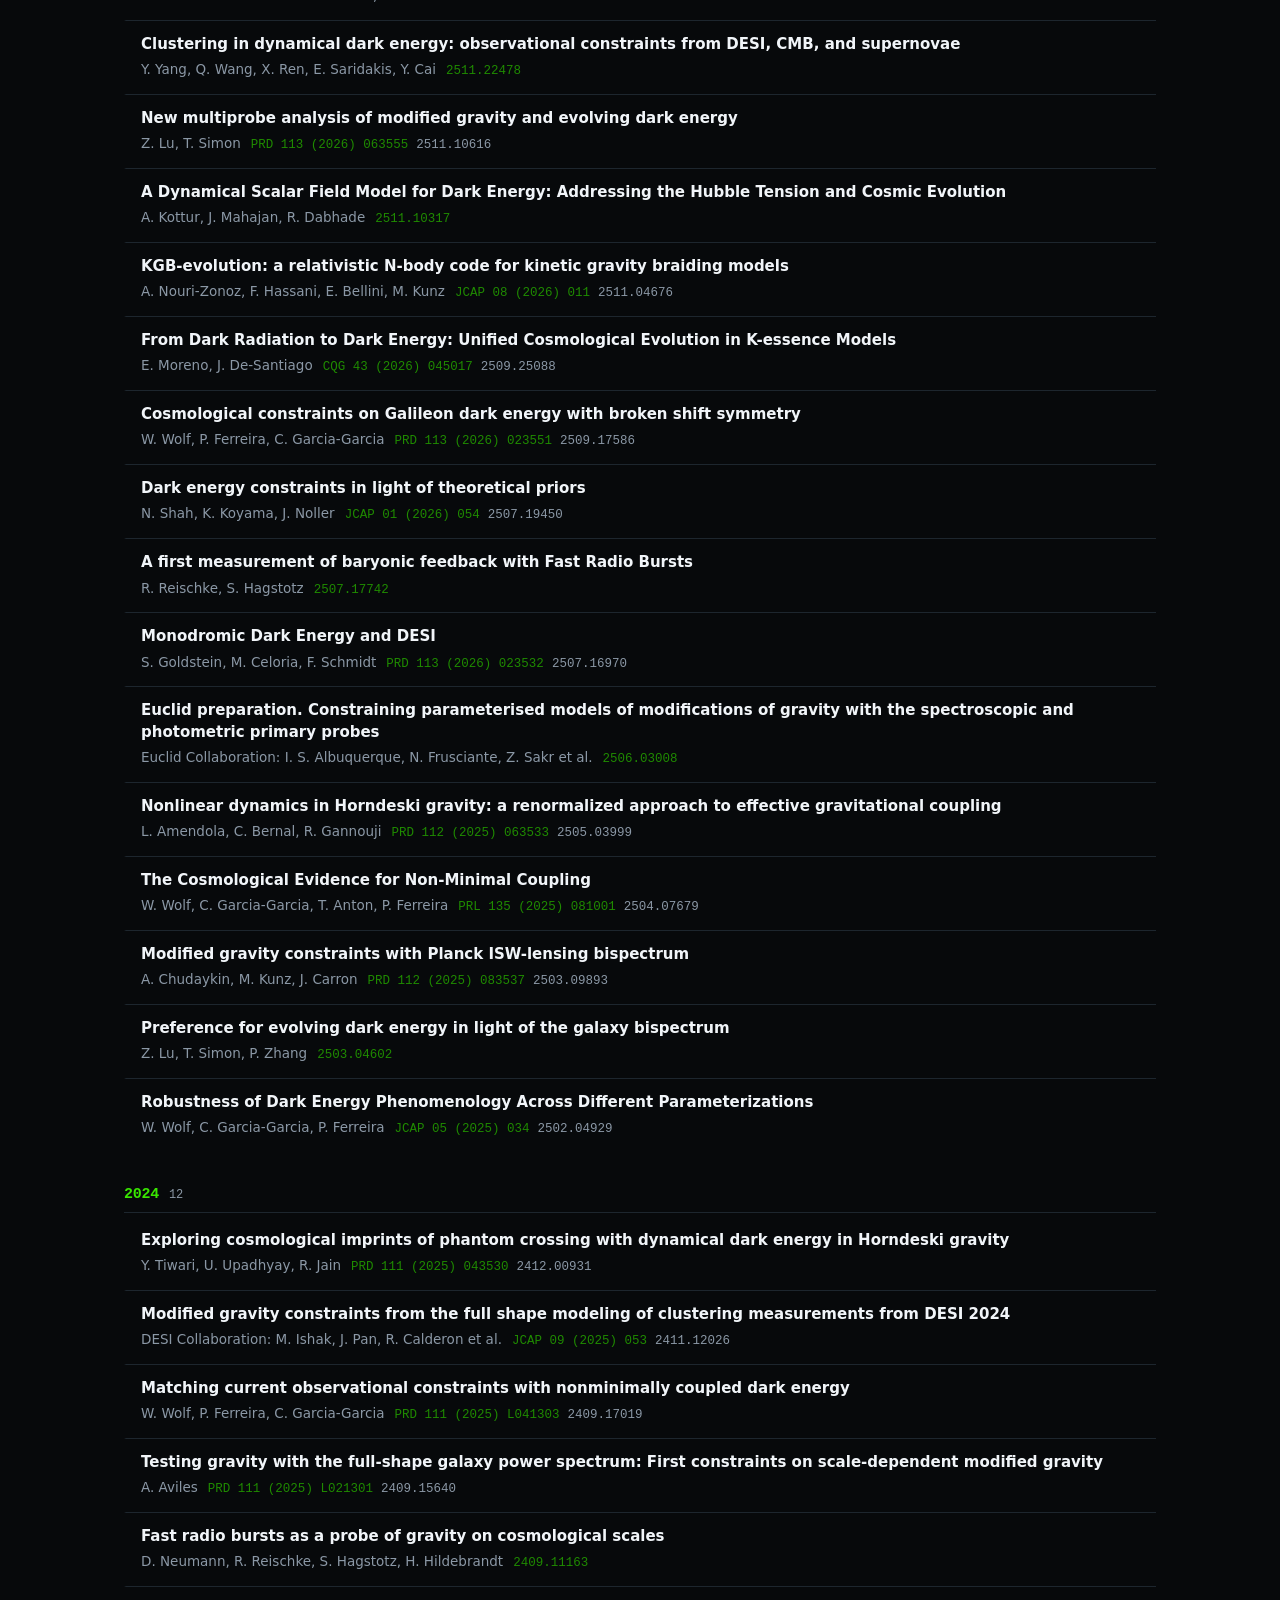
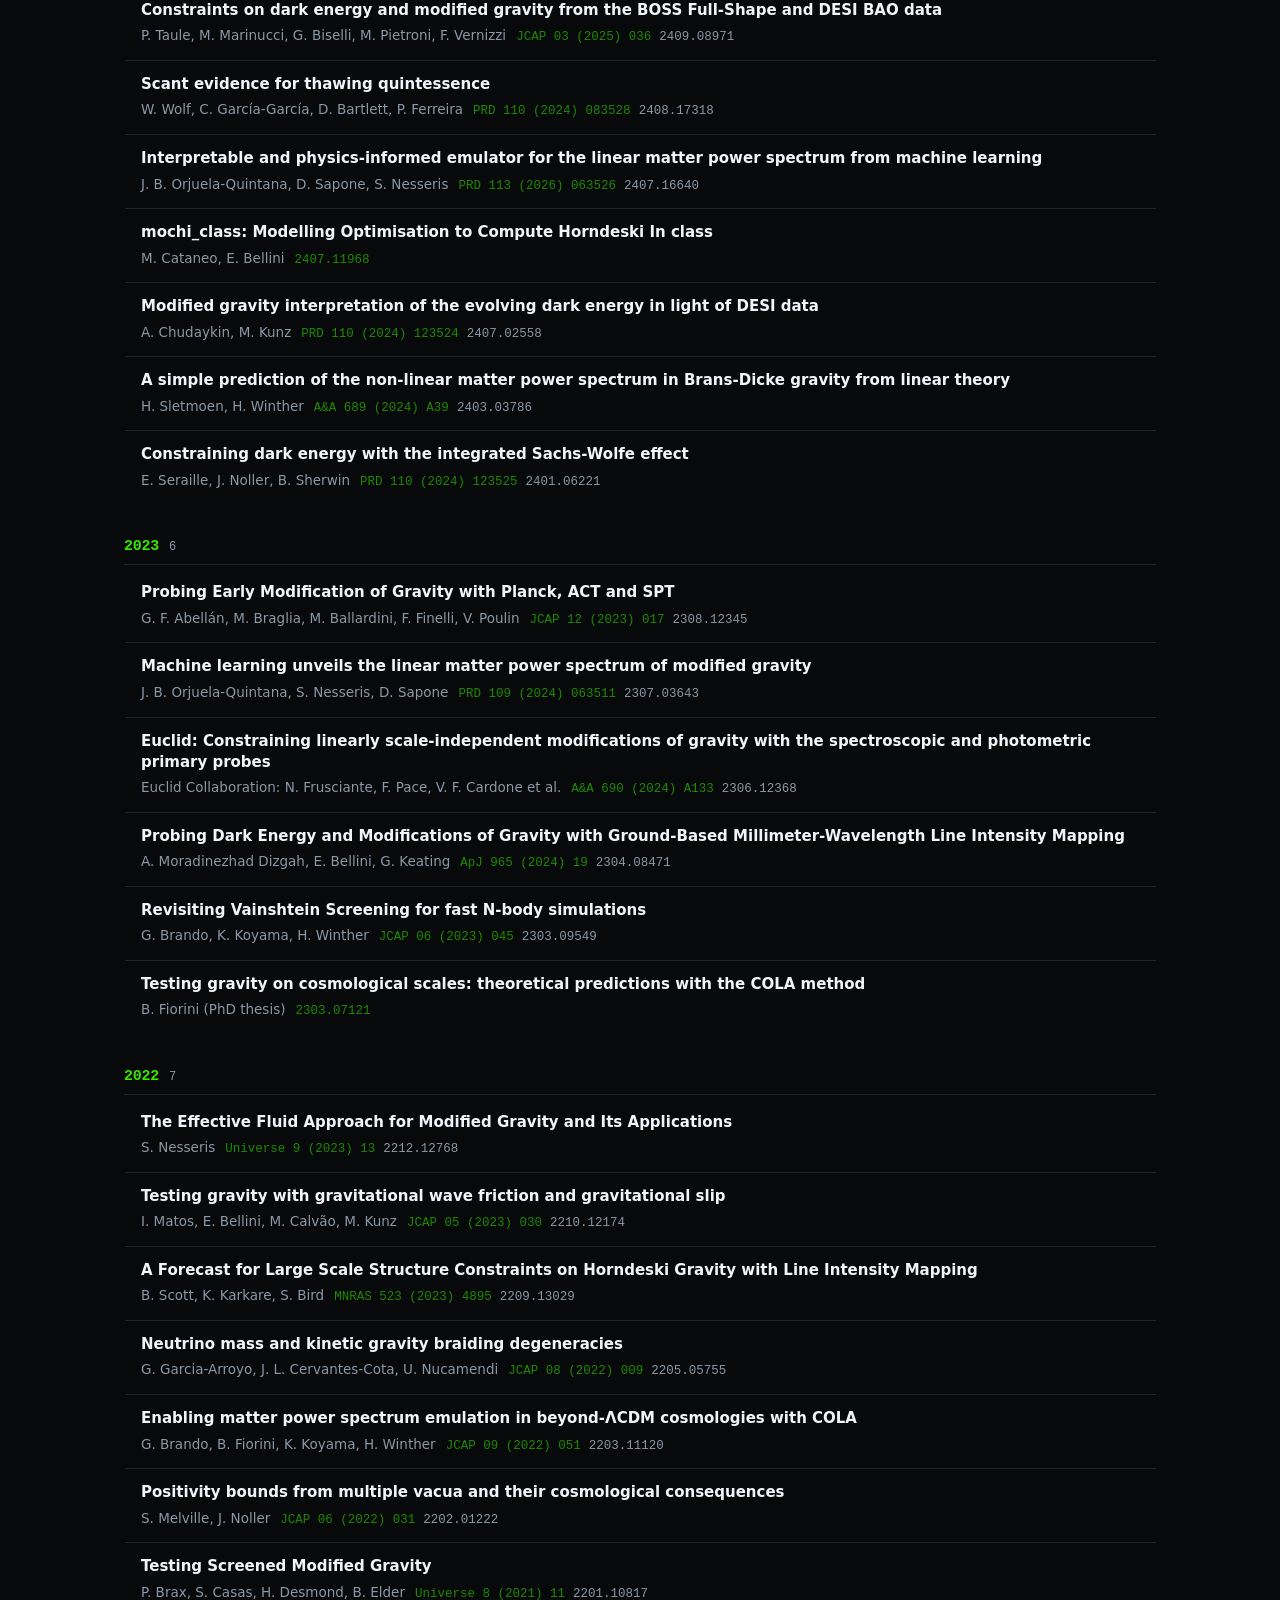
==== commit 41bfeb79: "Add three more papers found by auditing the citation backlog Going through the backlog turned up a f" ====
--- a/docs/index.html
+++ b/docs/index.html
@@ -70,7 +70,7 @@
     </div>
 
     <p class="badges">
-      <a class="badge badge--count" href="#pubs"><b id="hero-pub-count">102</b> papers</a>
+      <a class="badge badge--count" href="#pubs"><b id="hero-pub-count">105</b> papers</a>
       <span class="badge">v3.4.0.0</span>
       <a class="badge" href="https://pypi.org/project/hiclassy/" target="_blank" rel="noopener">pip install hiclassy</a>
       <a class="badge" href="http://class-code.net/" target="_blank" rel="noopener">built on CLASS</a>
@@ -408,7 +408,7 @@
       </li>
     </ul>
 
-    <p style="margin-top:22px"><a href="#pubs">See all <b id="science-pub-count">102</b> publications using
+    <p style="margin-top:22px"><a href="#pubs">See all <b id="science-pub-count">105</b> publications using
       <code>hi_class</code> &rarr;</a> If your article is not listed, please
       <a href="#contact">contact us</a>.</p>
   </div>
@@ -786,7 +786,7 @@
     <p class="eyebrow">Publications</p>
     <h2>Papers using hi_class</h2>
 
-    <p class="pub-headline"><b id="pub-total">102</b> <span>publications have used <code>hi_class</code></span></p>
+    <p class="pub-headline"><b id="pub-total">105</b> <span>publications have used <code>hi_class</code></span></p>
 
     <div class="prose">
       <p>Spanning <b id="pub-span">2015&ndash;2026</b>, from single-author theory papers to Euclid, DESI, KiDS and
@@ -853,7 +853,7 @@
 </section>
 
 <section class="pub-year" data-year="2025">
-  <h3 class="pub-year-head">2025 <span class="pub-year-count">18</span></h3>
+  <h3 class="pub-year-head">2025 <span class="pub-year-count">19</span></h3>
   <ul class="pub-list">
     <li class="pub">
       <a class="pub-title" href="https://inspirehep.net/arxiv/2512.20171" target="_blank" rel="noopener">Abundance of cosmic voids in EFT of dark energy</a>
@@ -898,6 +898,10 @@
     <li class="pub">
       <a class="pub-title" href="https://inspirehep.net/literature/2954584" target="_blank" rel="noopener">Dark energy constraints in light of theoretical priors</a>
       <p class="pub-meta"><span class="pub-authors">N. Shah, K. Koyama, J. Noller</span><span class="pub-ref">JCAP 01 (2026) 054</span><span class="pub-arxiv">2507.19450</span></p>
+    </li>
+    <li class="pub">
+      <a class="pub-title" href="https://inspirehep.net/literature/2953703" target="_blank" rel="noopener">A first measurement of baryonic feedback with Fast Radio Bursts</a>
+      <p class="pub-meta"><span class="pub-authors">R. Reischke, S. Hagstotz</span><span class="pub-ref">2507.17742</span></p>
     </li>
     <li class="pub">
       <a class="pub-title" href="https://inspirehep.net/literature/2953547" target="_blank" rel="noopener">Monodromic Dark Energy and DESI</a>
@@ -1015,7 +1019,7 @@
 </section>
 
 <section class="pub-year" data-year="2022">
-  <h3 class="pub-year-head">2022 <span class="pub-year-count">6</span></h3>
+  <h3 class="pub-year-head">2022 <span class="pub-year-count">7</span></h3>
   <ul class="pub-list">
     <li class="pub">
       <a class="pub-title" href="https://inspirehep.net/literature/2618245" target="_blank" rel="noopener">The Effective Fluid Approach for Modified Gravity and Its Applications</a>
@@ -1040,6 +1044,10 @@
     <li class="pub">
       <a class="pub-title" href="https://inspirehep.net/literature/2026624" target="_blank" rel="noopener">Positivity bounds from multiple vacua and their cosmological consequences</a>
       <p class="pub-meta"><span class="pub-authors">S. Melville, J. Noller</span><span class="pub-ref">JCAP 06 (2022) 031</span><span class="pub-arxiv">2202.01222</span></p>
+    </li>
+    <li class="pub">
+      <a class="pub-title" href="https://inspirehep.net/literature/2001253" target="_blank" rel="noopener">Testing Screened Modified Gravity</a>
+      <p class="pub-meta"><span class="pub-authors">P. Brax, S. Casas, H. Desmond, B. Elder</span><span class="pub-ref">Universe 8 (2021) 11</span><span class="pub-arxiv">2201.10817</span></p>
     </li>
   </ul>
 </section>
@@ -1125,11 +1133,15 @@
 </section>
 
 <section class="pub-year" data-year="2019">
-  <h3 class="pub-year-head">2019 <span class="pub-year-count">11</span></h3>
+  <h3 class="pub-year-head">2019 <span class="pub-year-count">12</span></h3>
   <ul class="pub-list">
     <li class="pub">
       <a class="pub-title" href="https://inspirehep.net/literature/1763812" target="_blank" rel="noopener">Theoretical priors in scalar-tensor cosmologies: Thawing quintessence</a>
       <p class="pub-meta"><span class="pub-authors">C. Garcia-Garcia, E. Bellini, P. Ferreira, D. Traykova, M. Zumalacarregui</span><span class="pub-ref">PRD 101 (2020) 063508</span><span class="pub-arxiv">1911.02868</span></p>
+    </li>
+    <li class="pub">
+      <a class="pub-title" href="https://inspirehep.net/literature/1757306" target="_blank" rel="noopener">k-evolution: a relativistic N-body code for clustering dark energy</a>
+      <p class="pub-meta"><span class="pub-authors">F. Hassani, J. Adamek, M. Kunz, F. Vernizzi</span><span class="pub-ref">JCAP 12 (2019) 011</span><span class="pub-arxiv">1910.01104</span></p>
     </li>
     <li class="pub">
       <a class="pub-title" href="https://arxiv.org/abs/1909.01828" target="_blank" rel="noopener"><code>hi_class:</code> Background Evolution, Initial Conditions and Approximation Schemes</a>
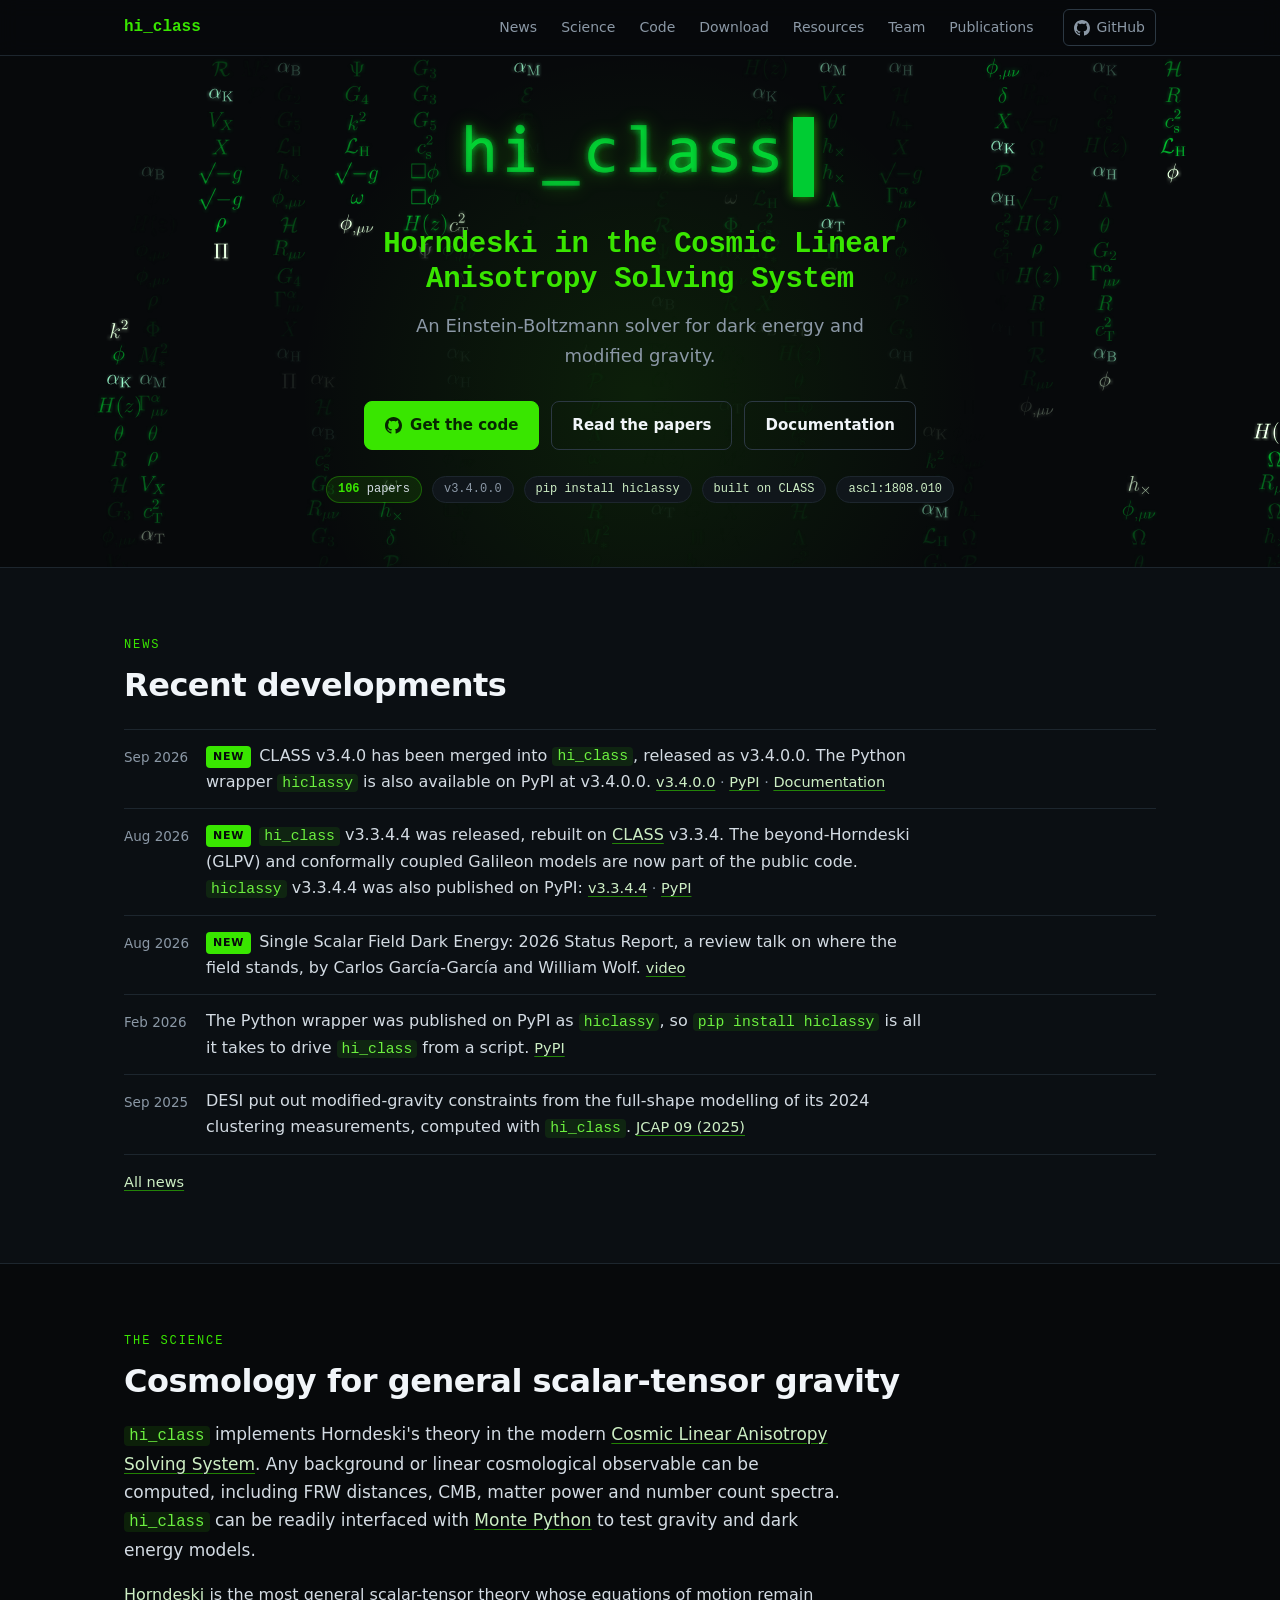
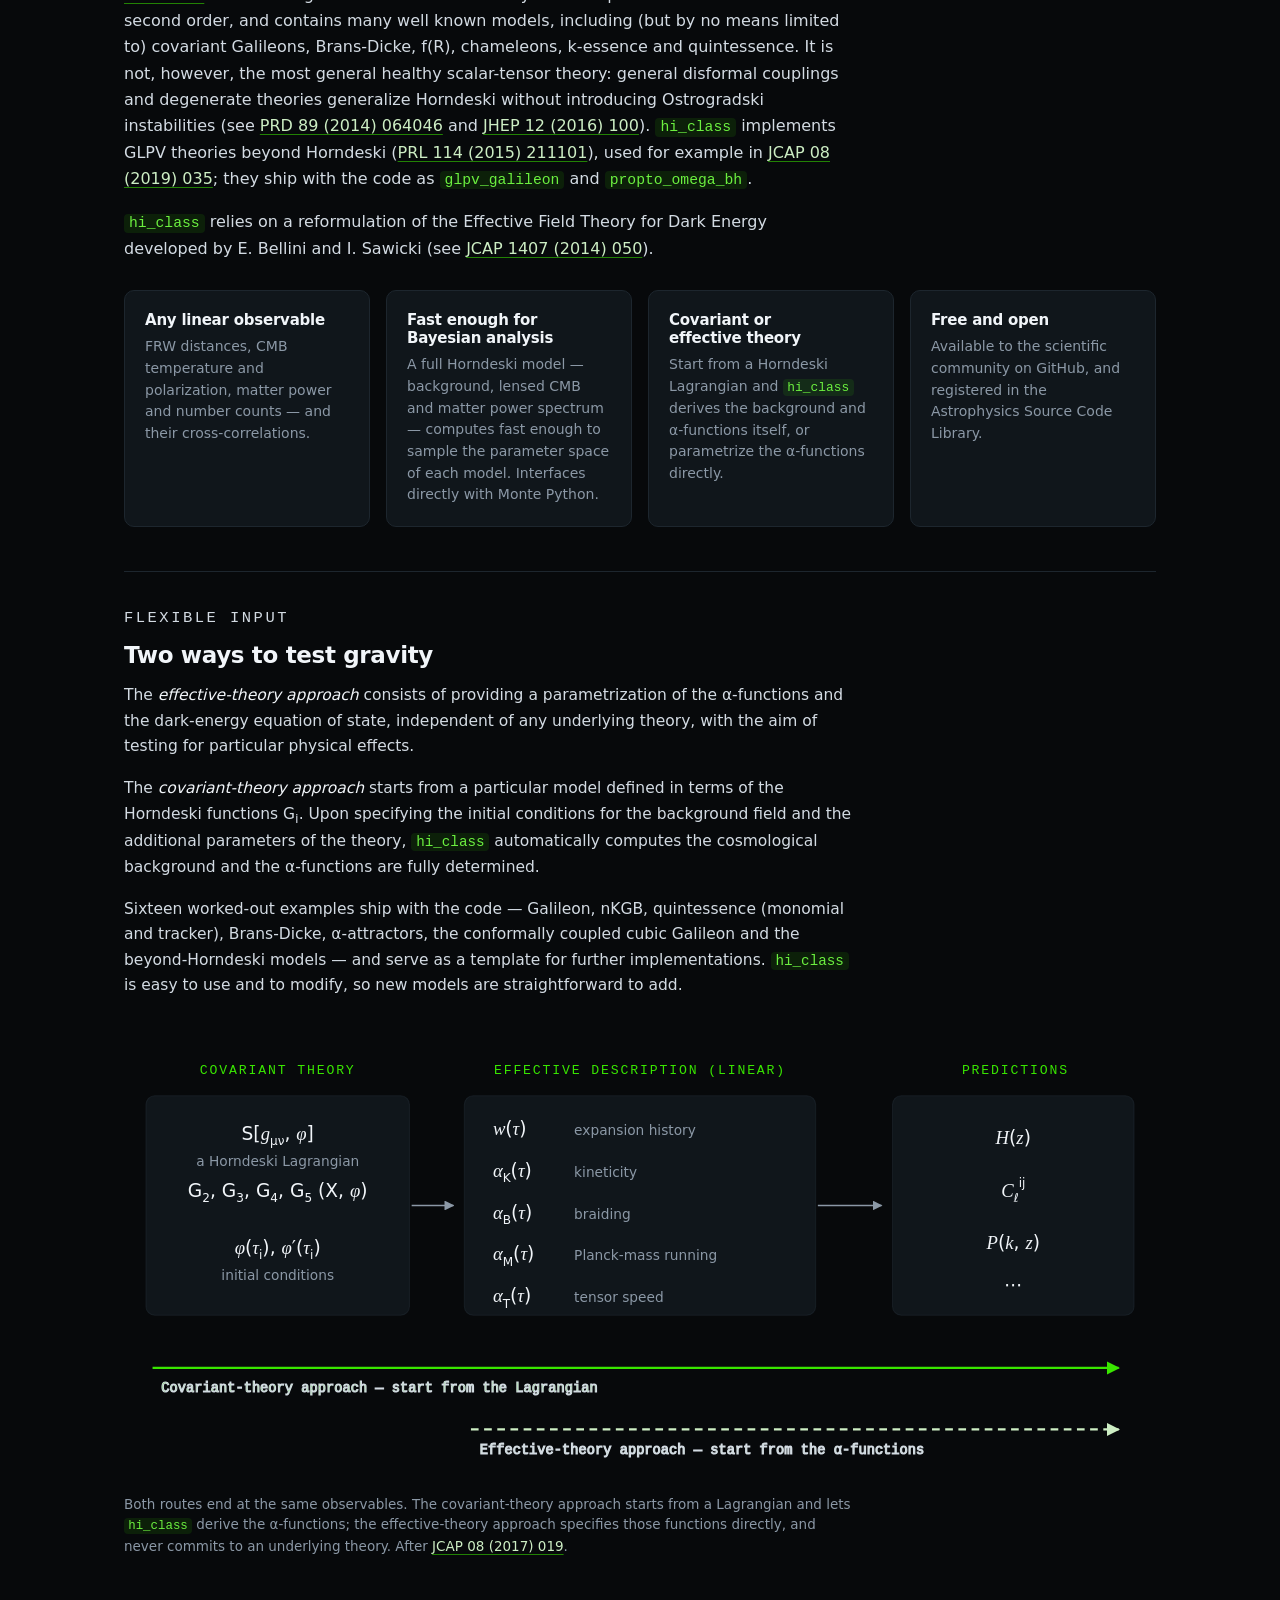
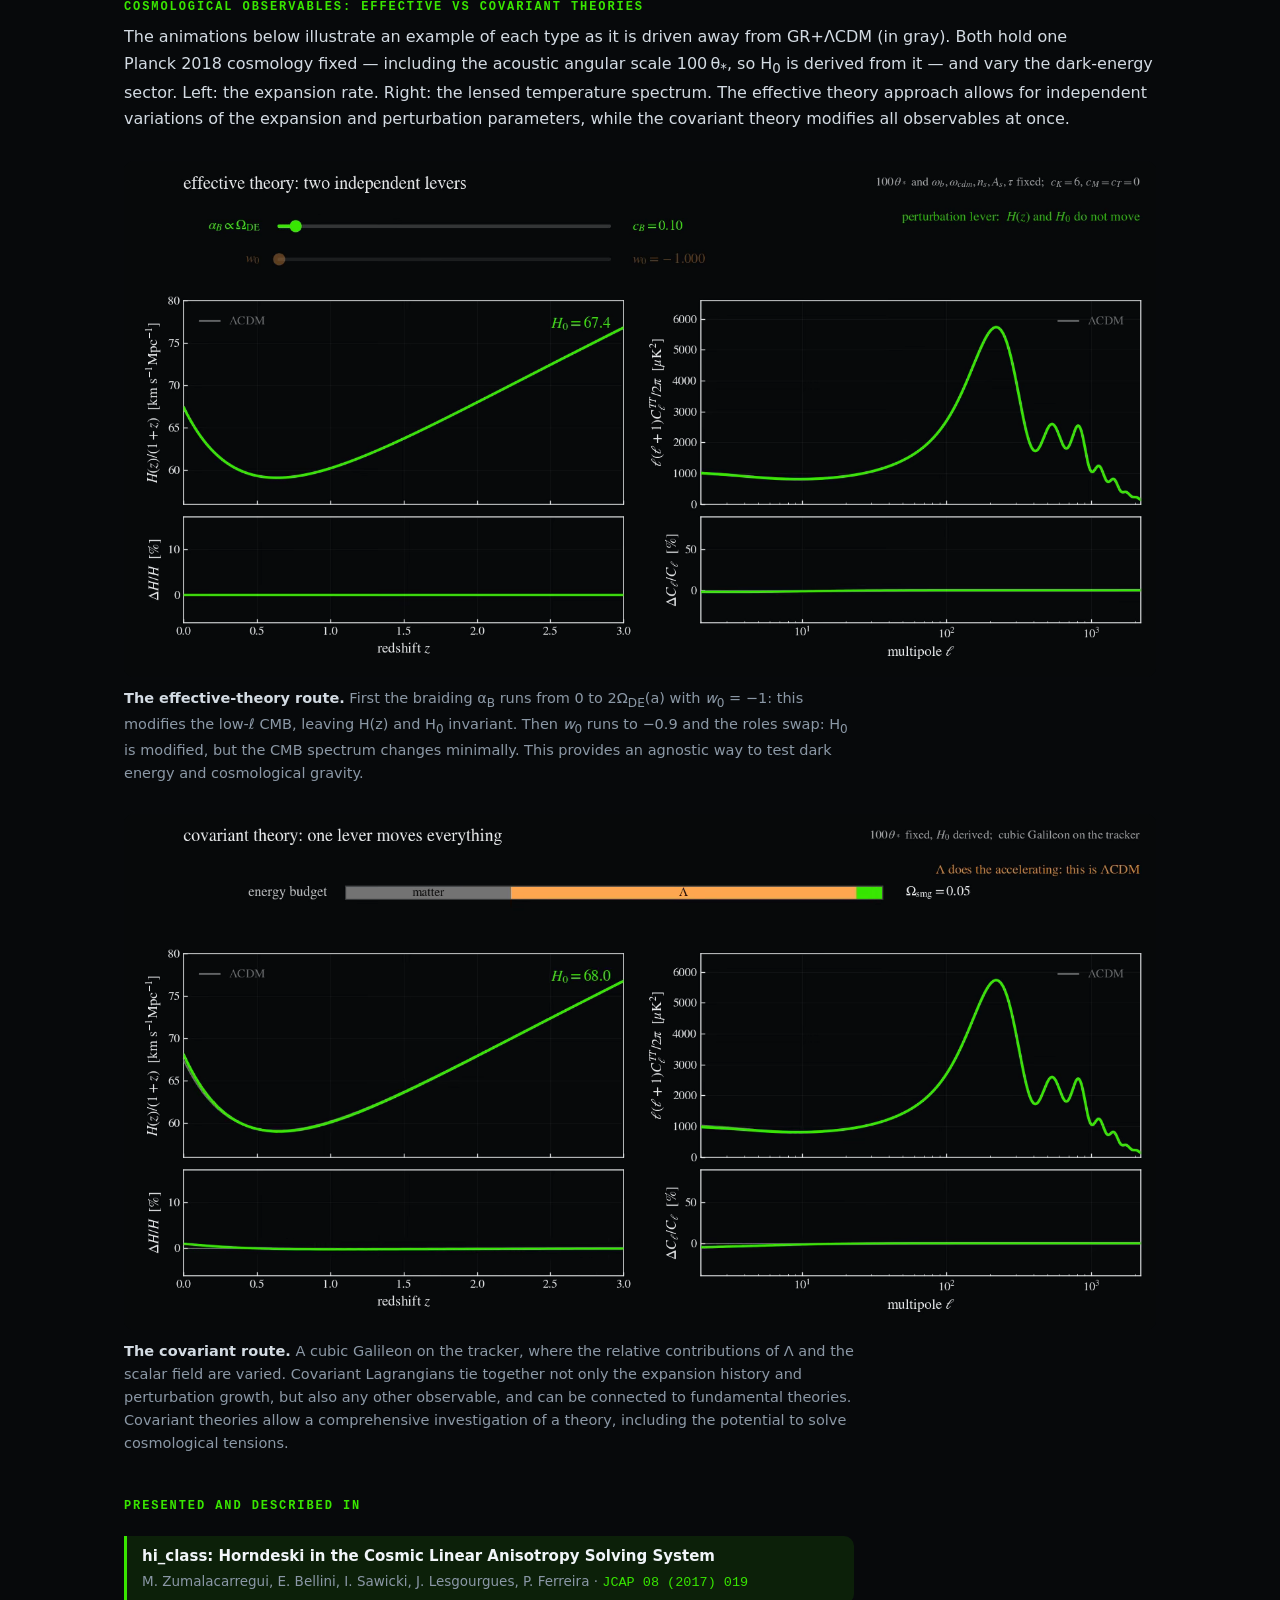
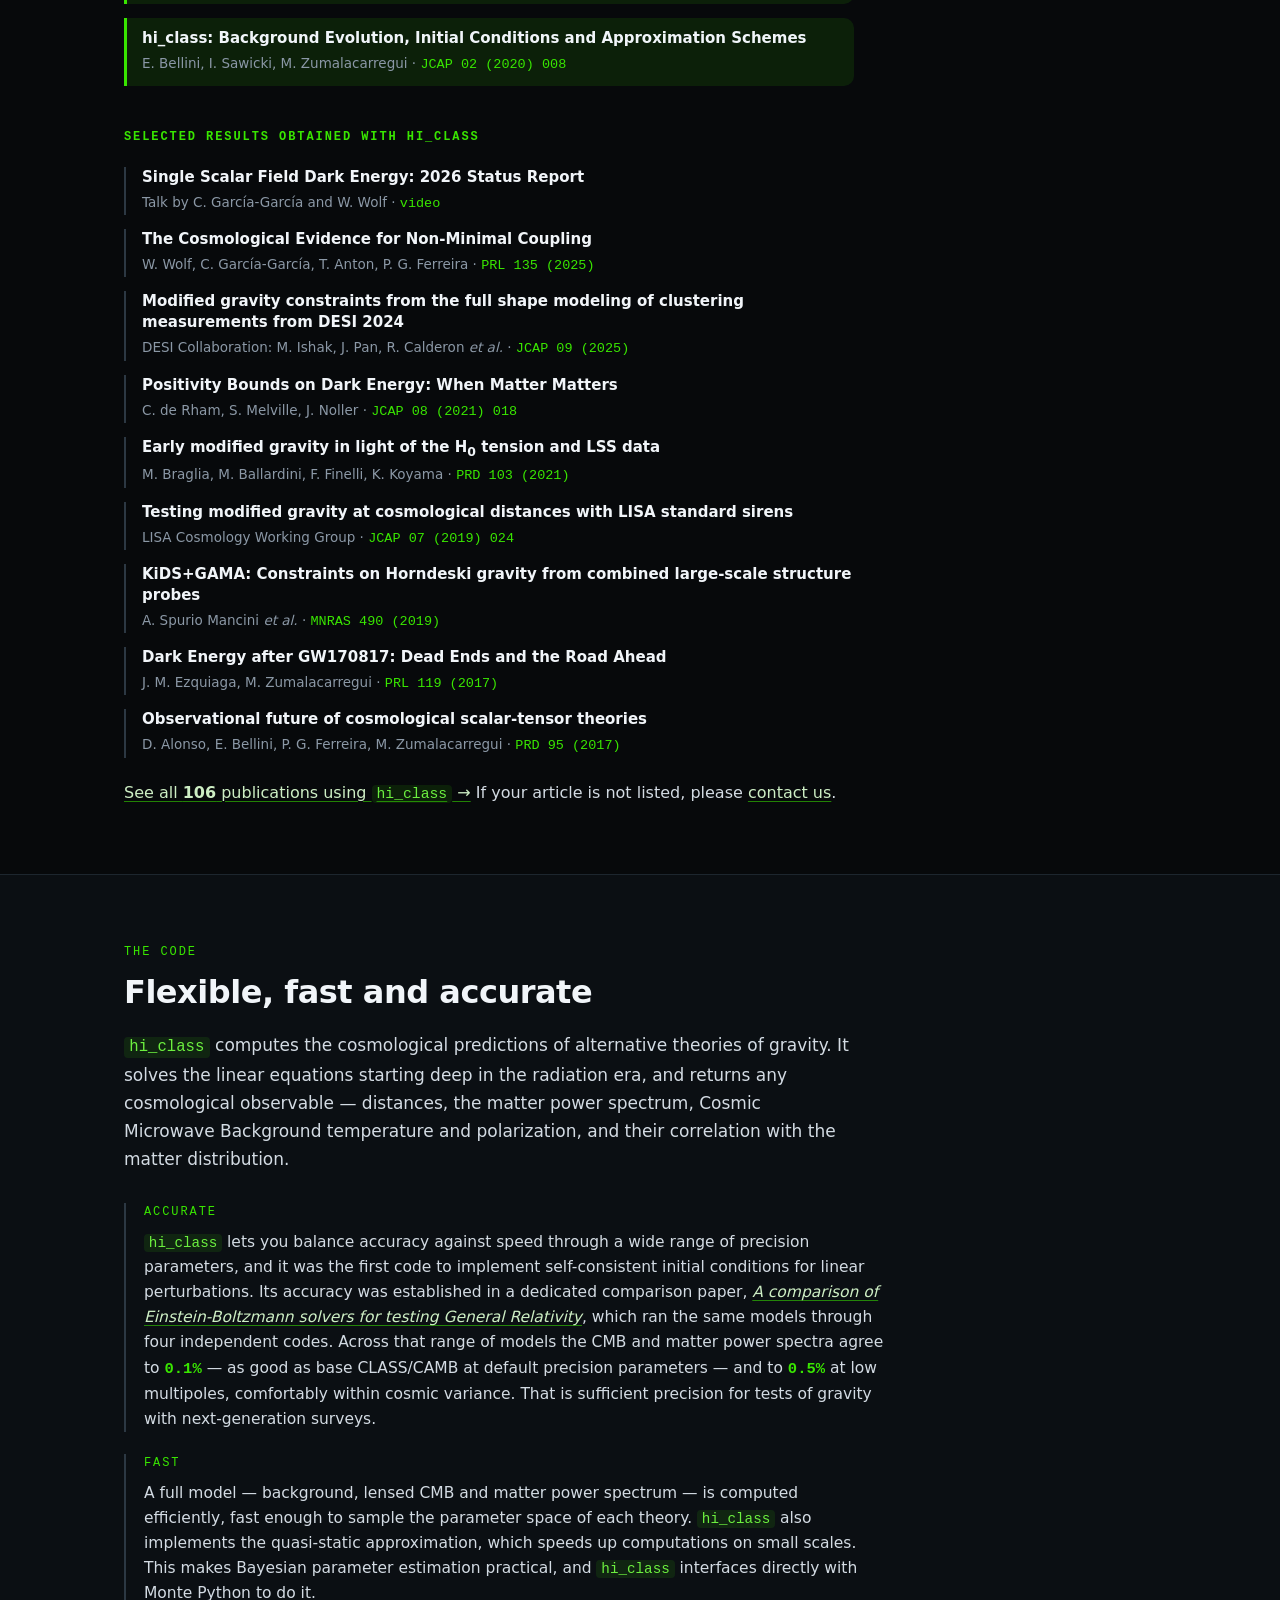
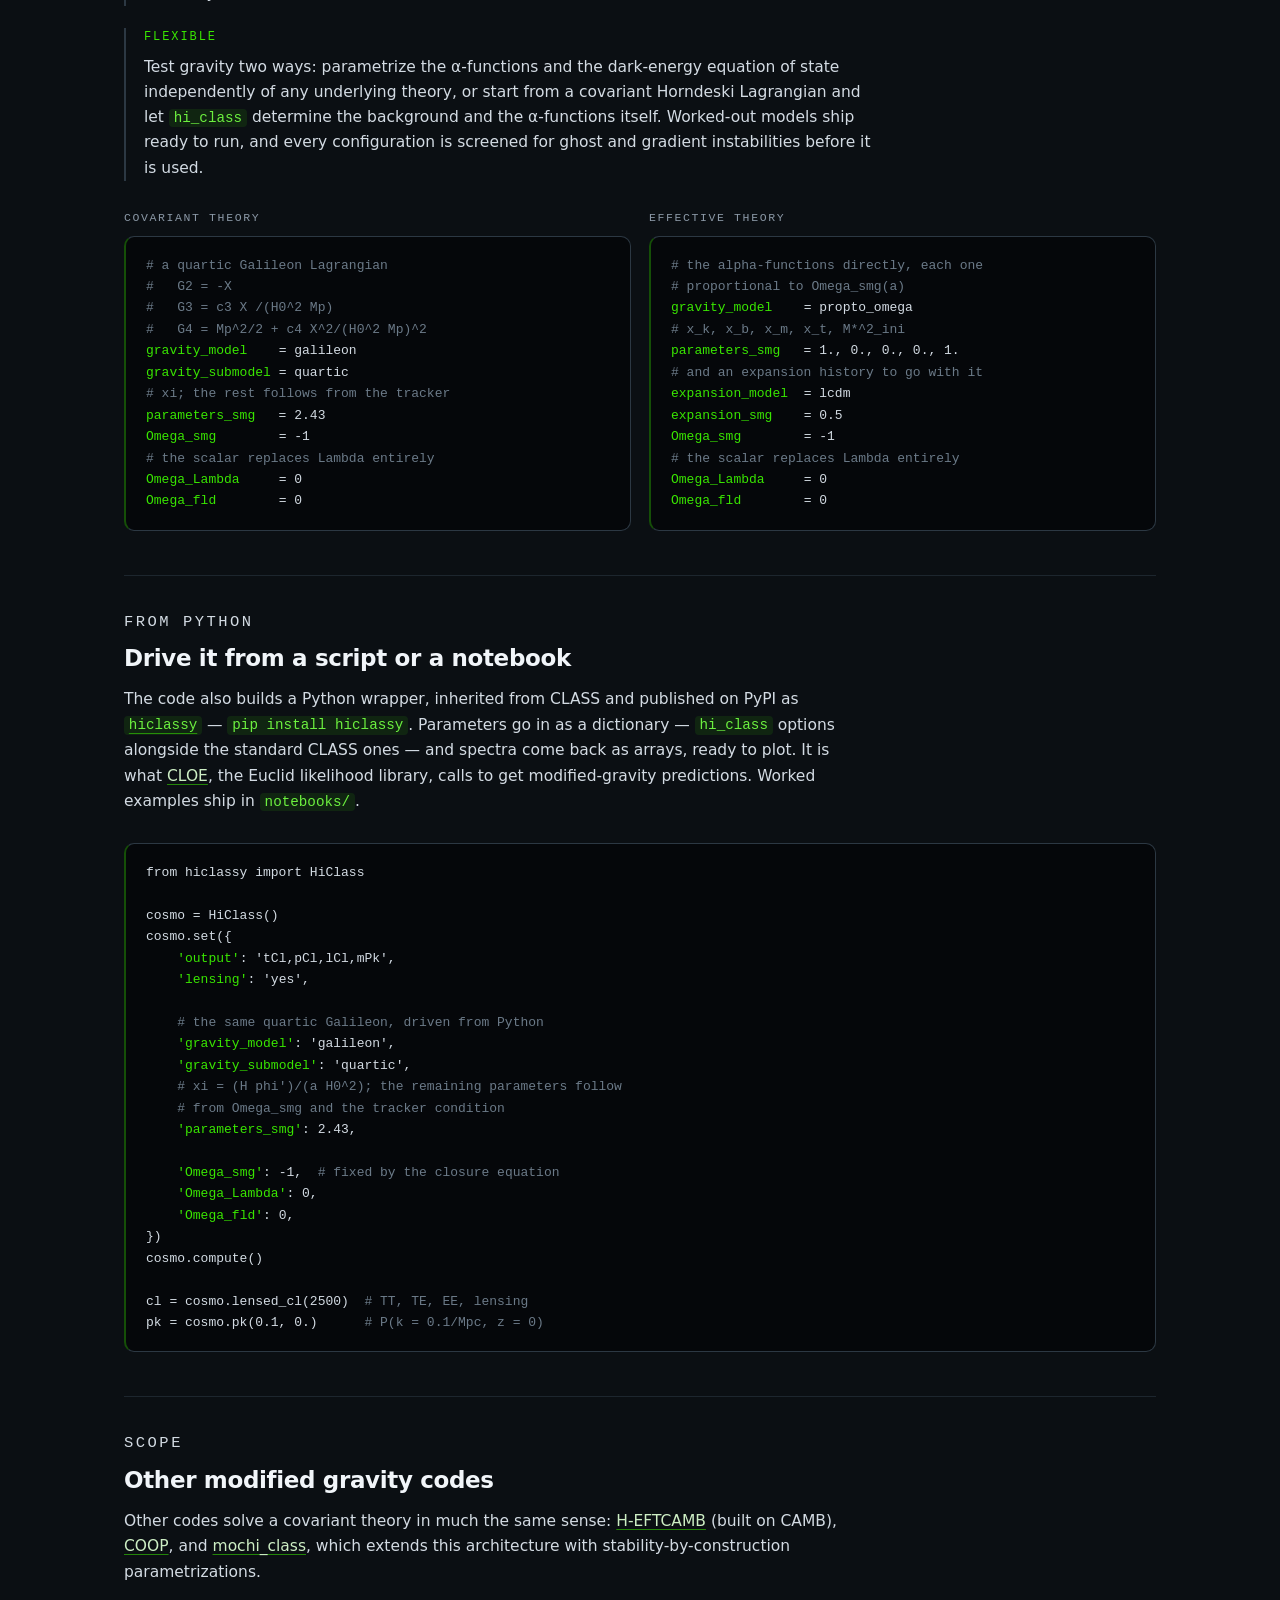
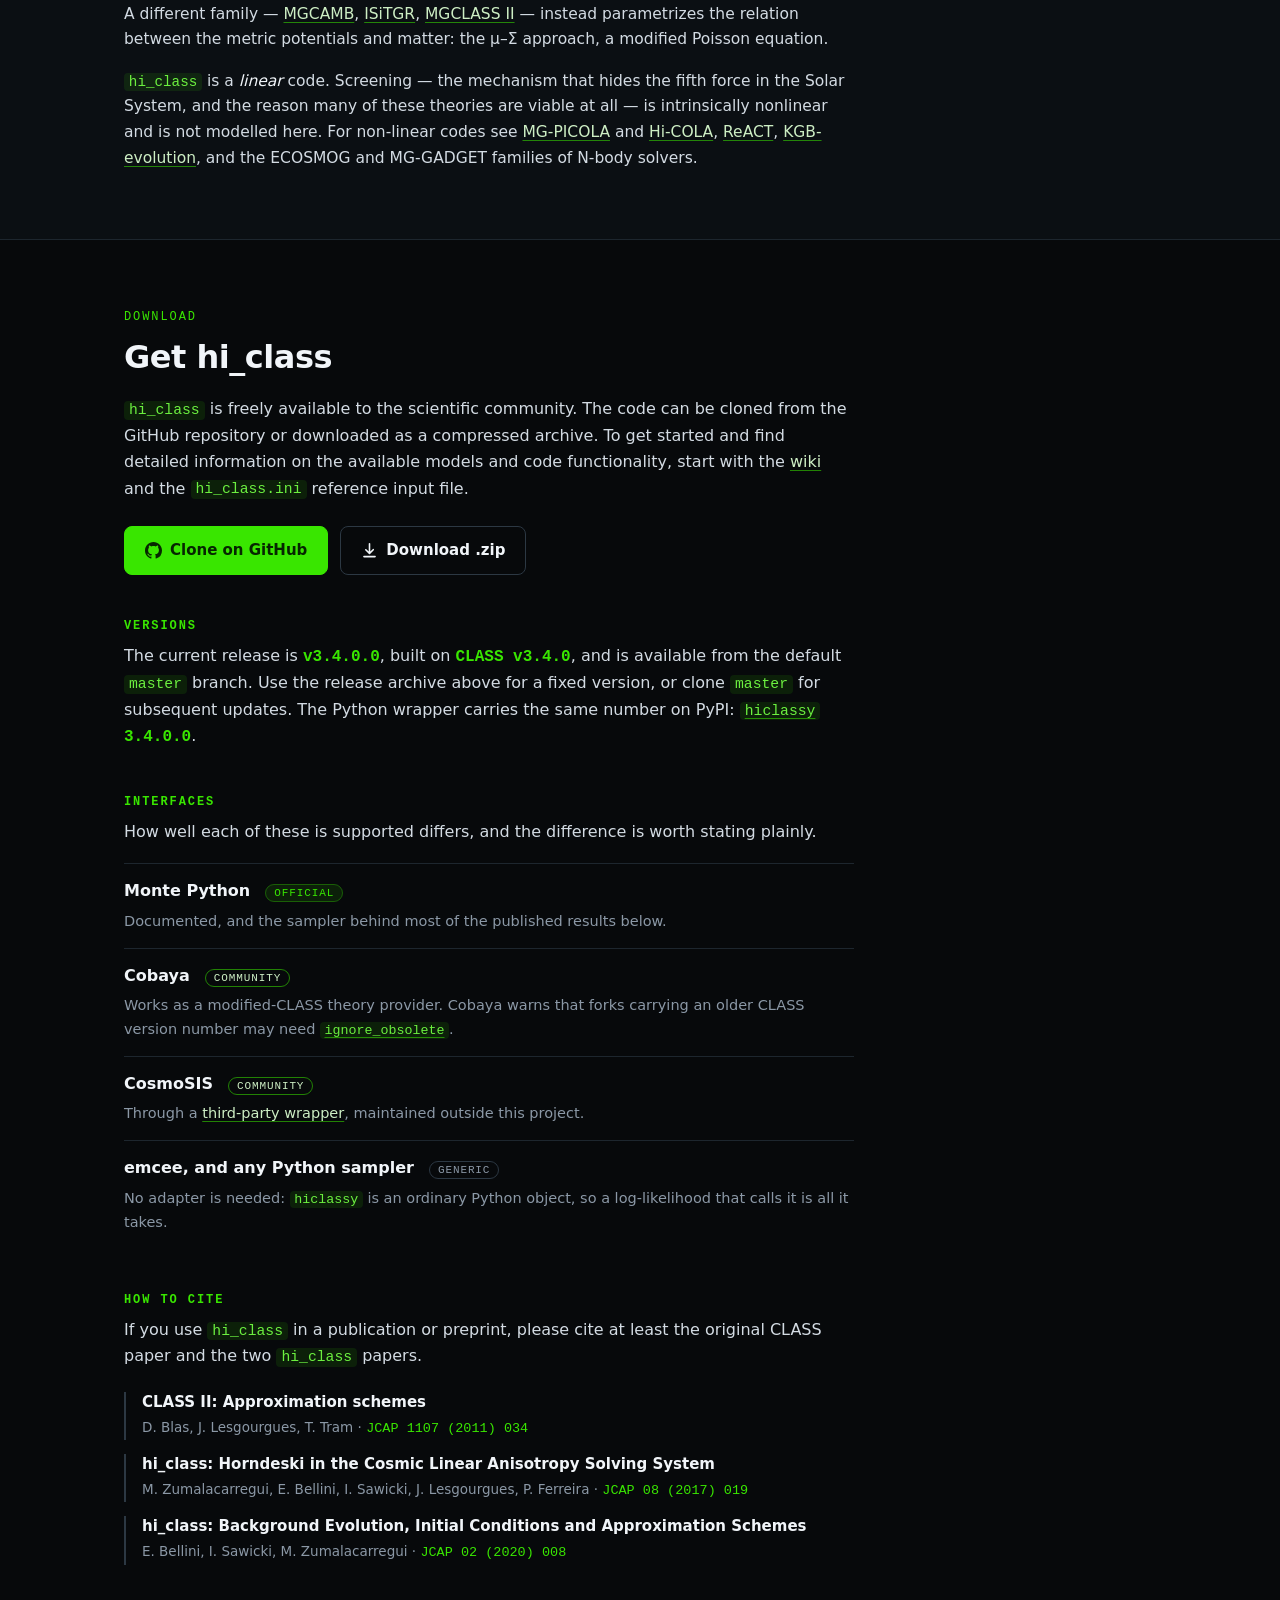
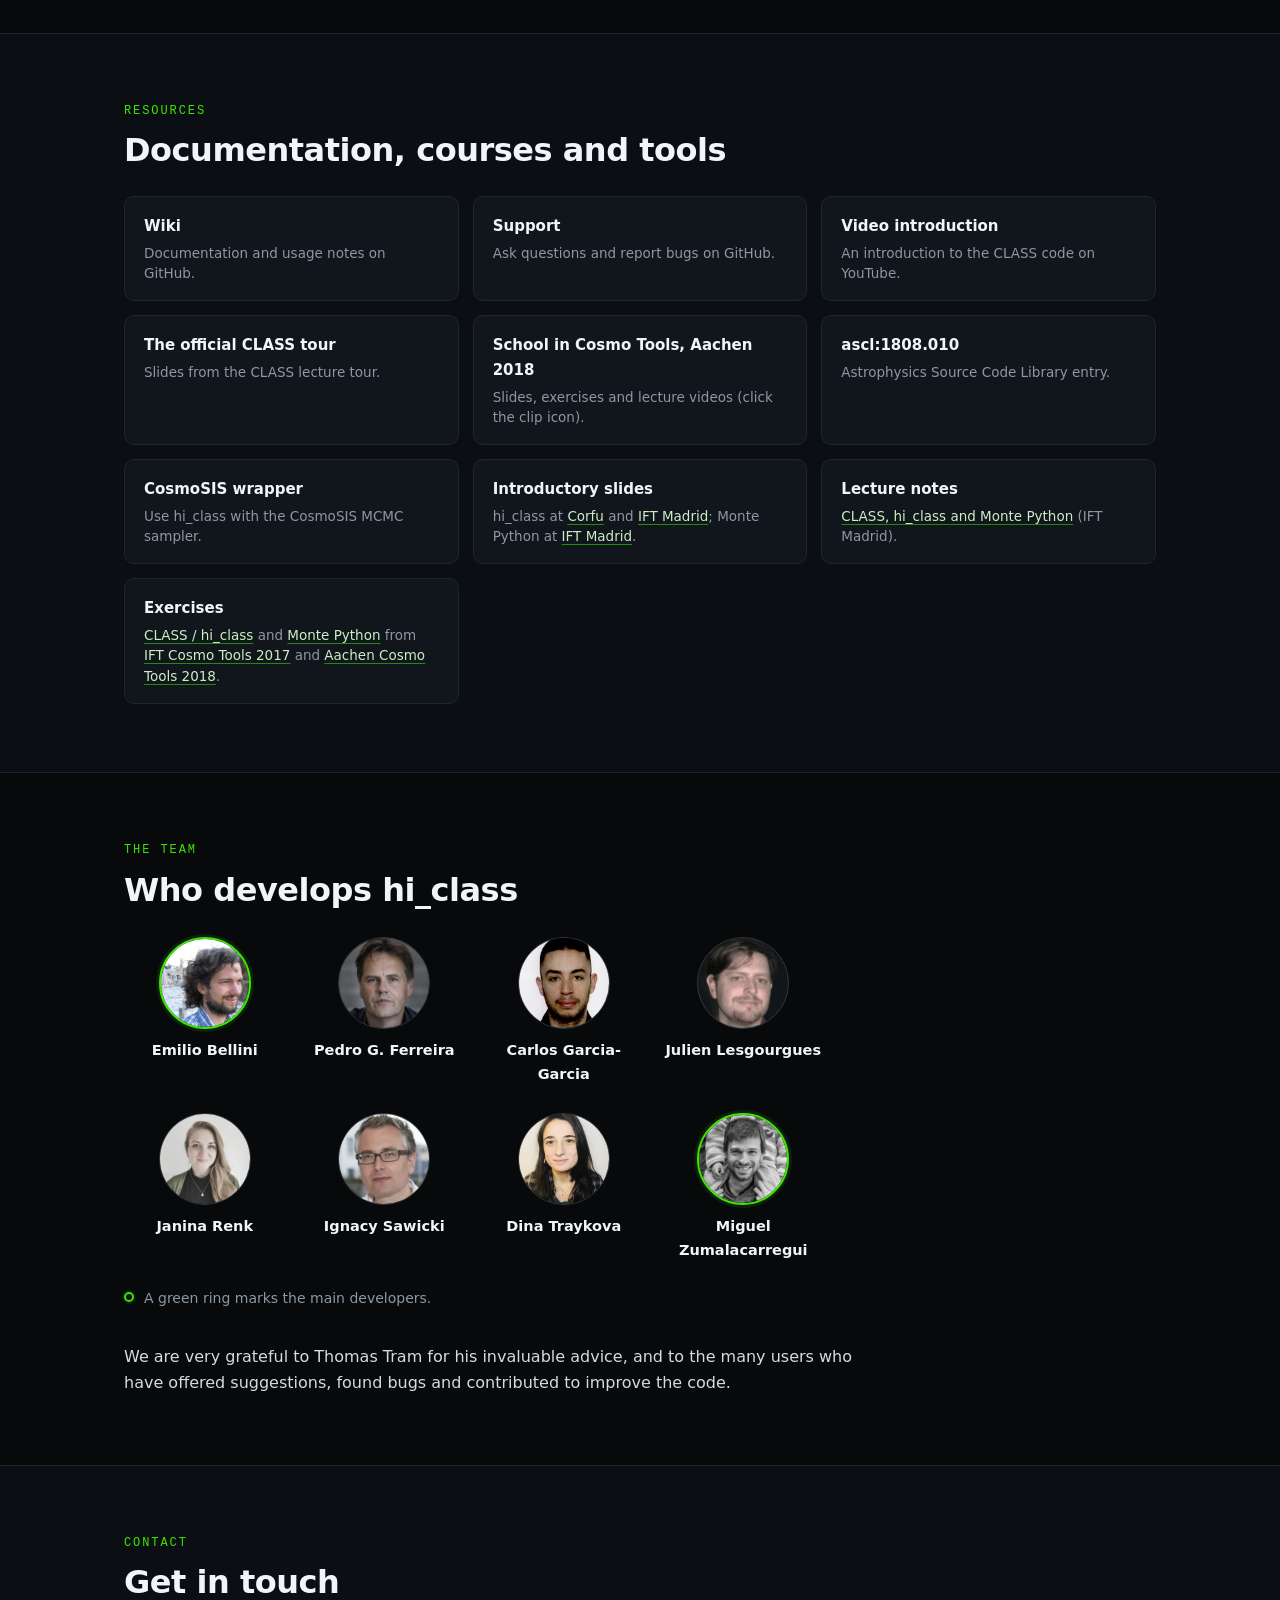
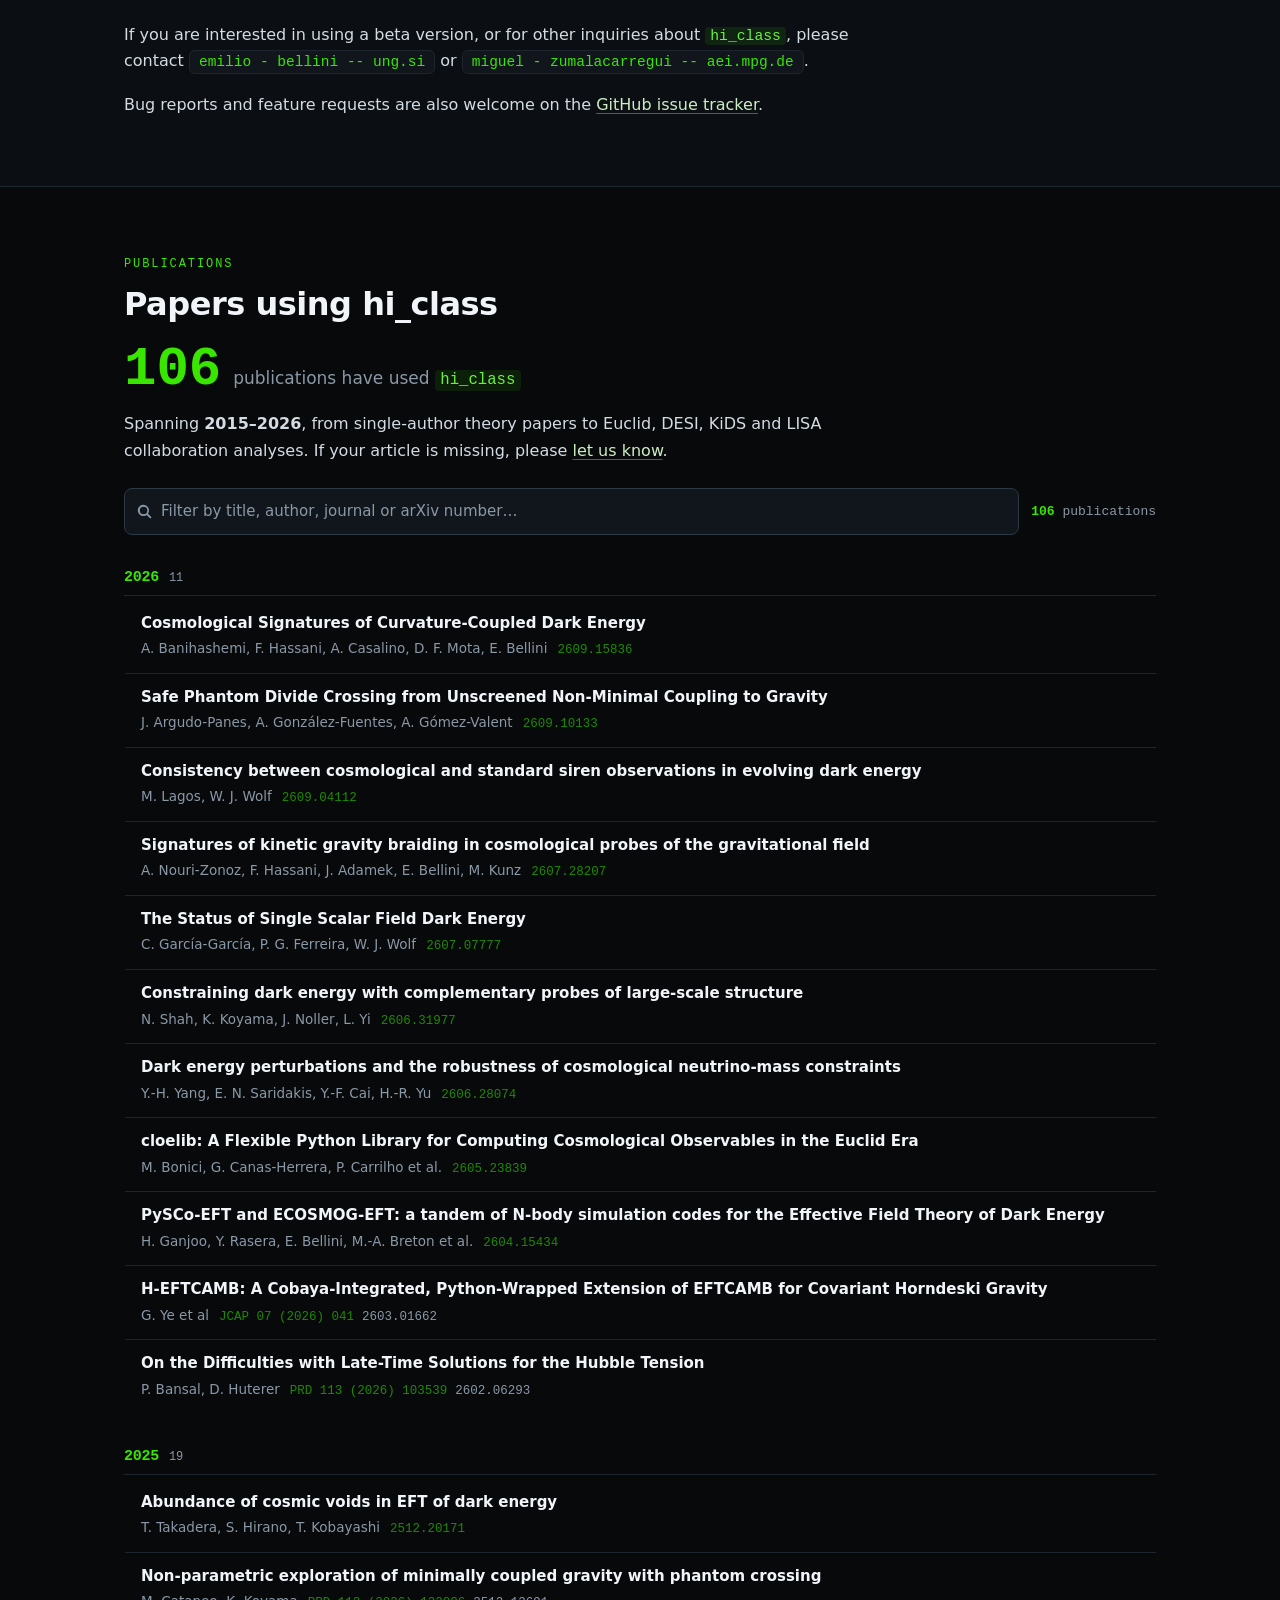
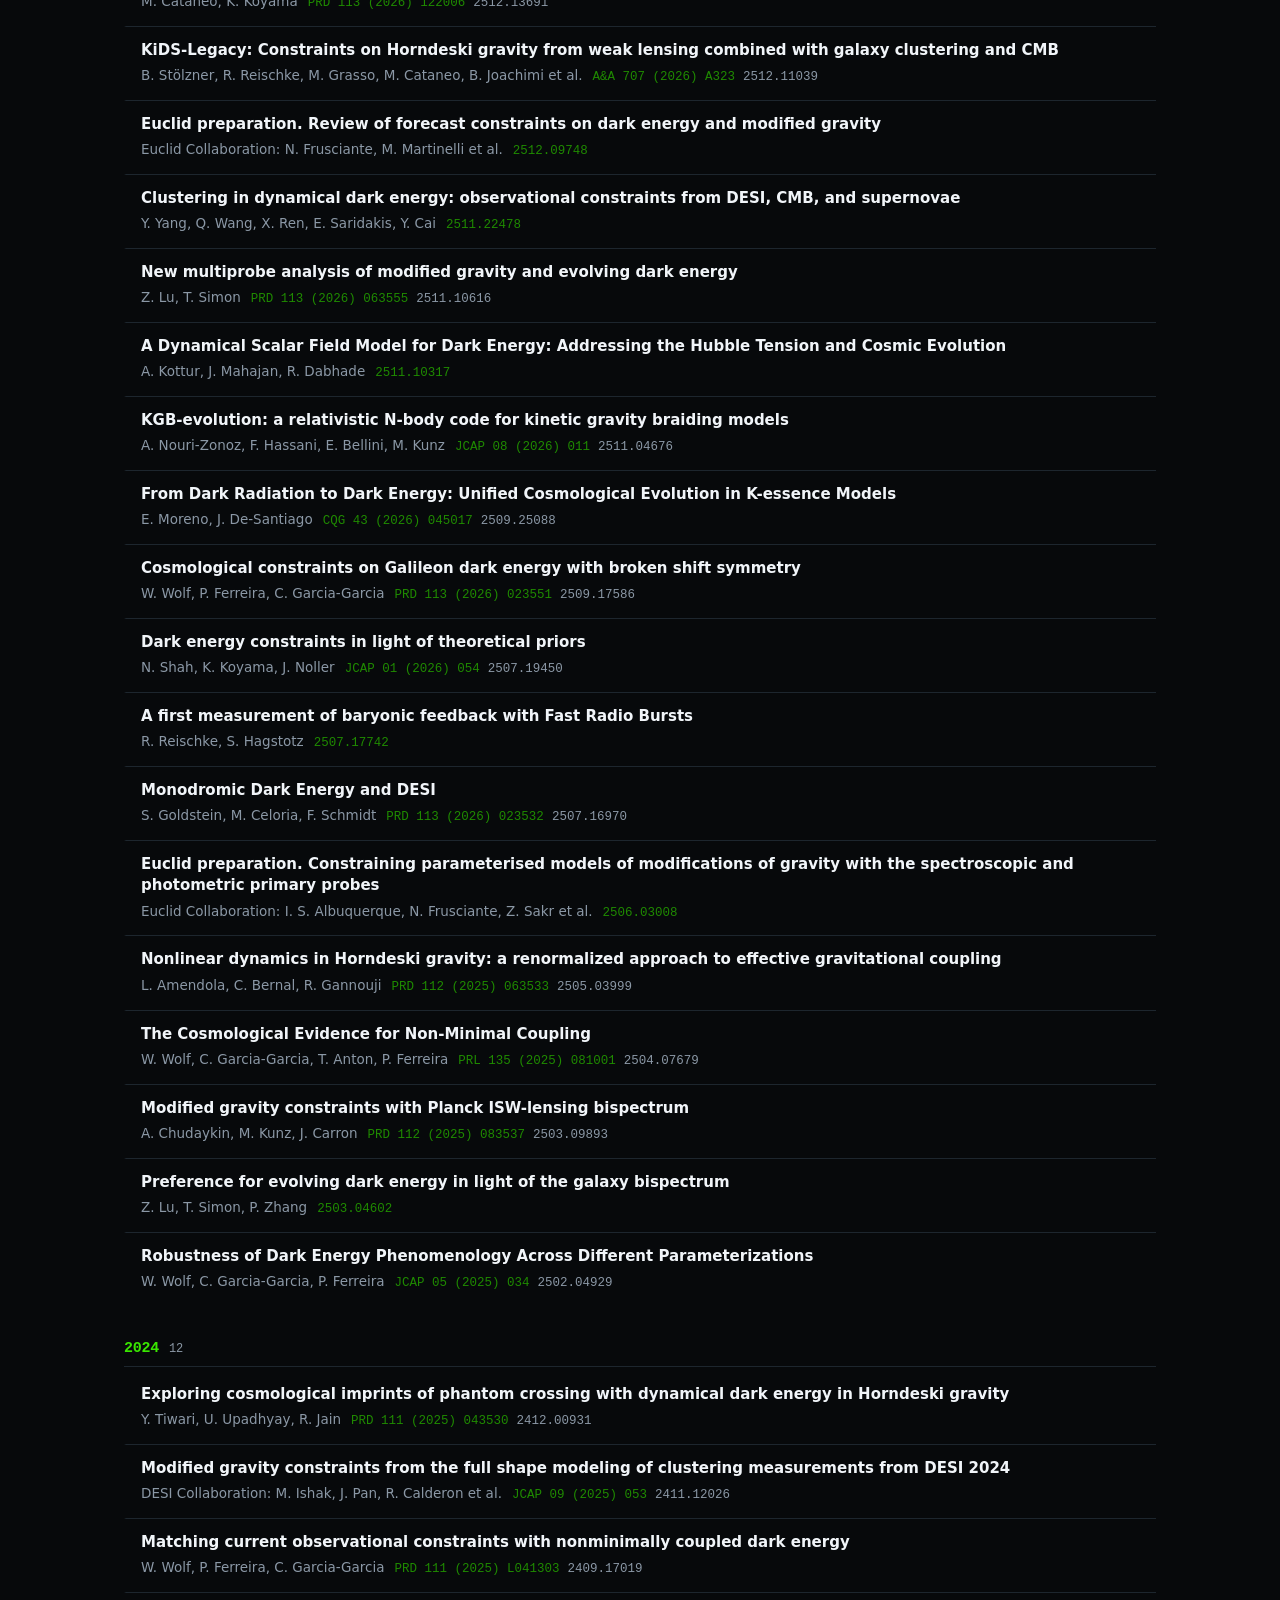
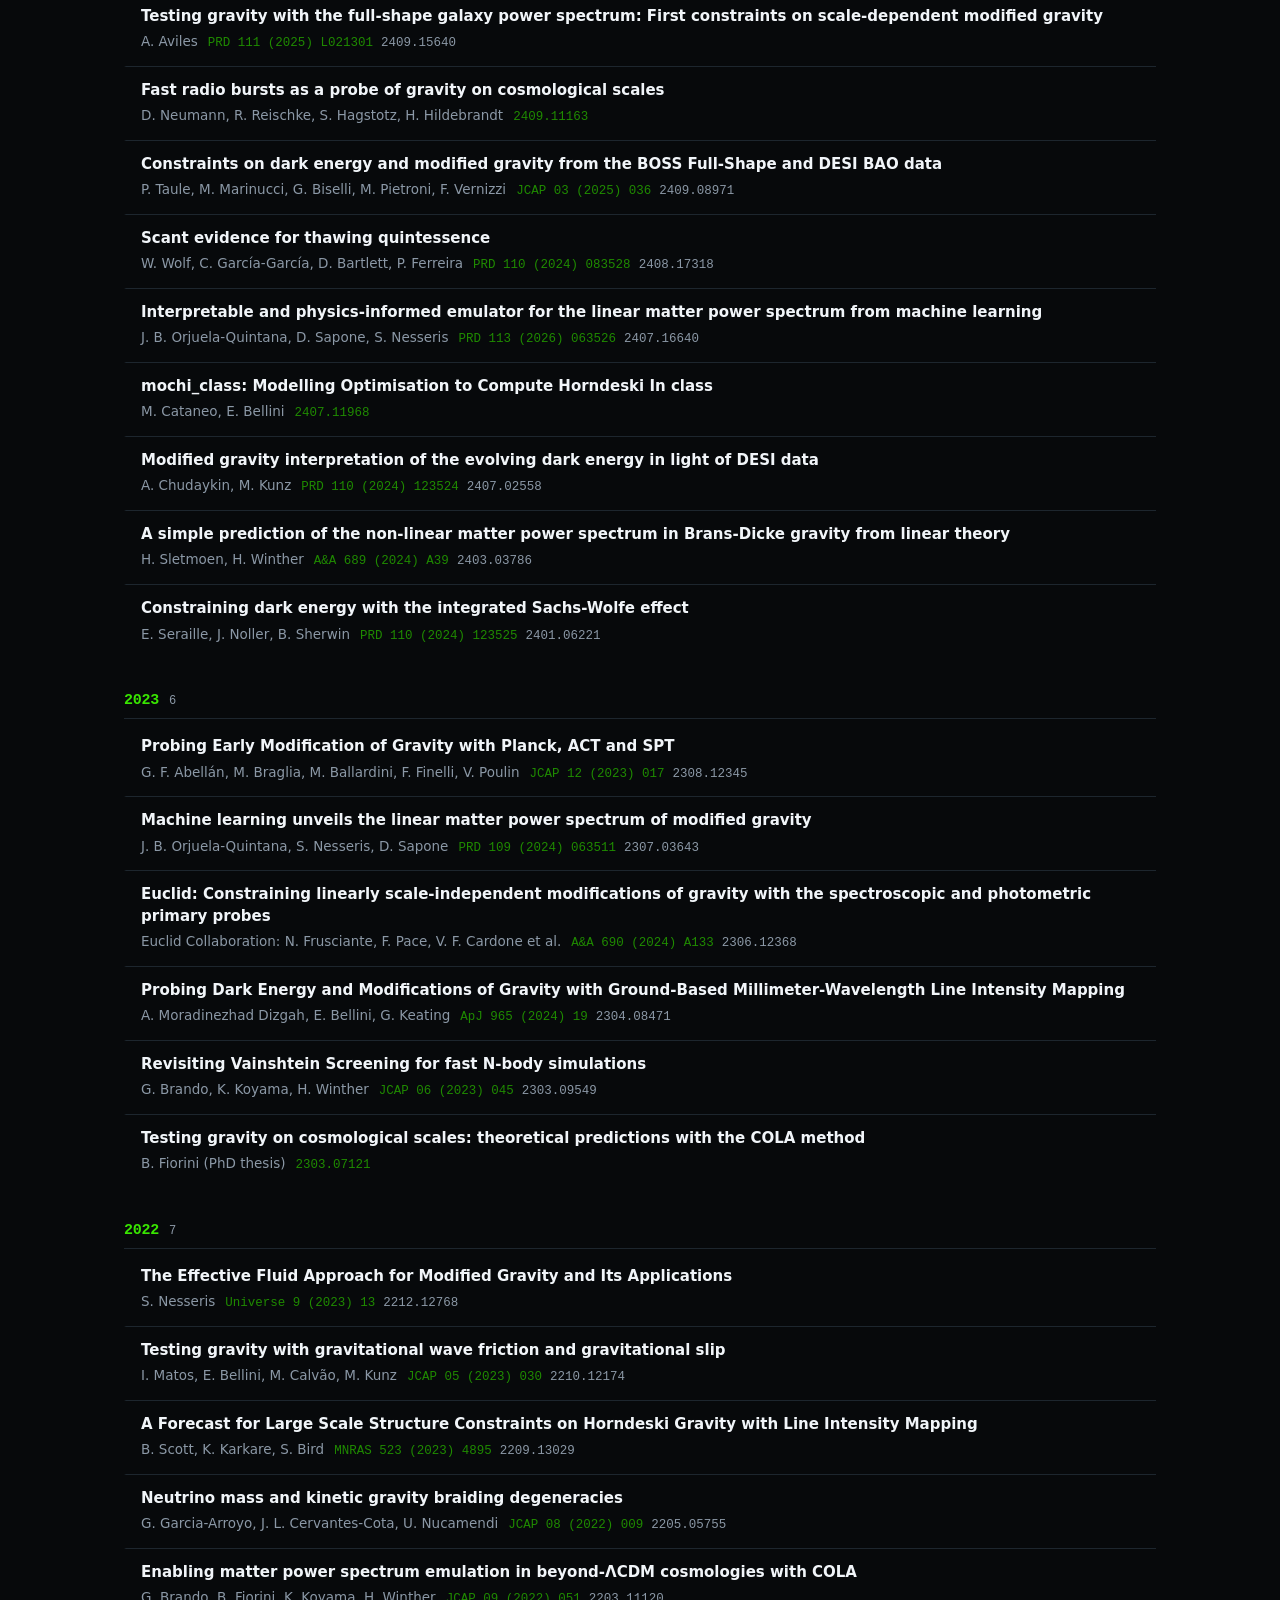
==== commit 05e8c18c: "Update publication list and announce the CLASS 3.4 release Add arXiv:2609.15836, bringing the list t" ====
--- a/docs/index.html
+++ b/docs/index.html
@@ -70,7 +70,7 @@
     </div>
 
     <p class="badges">
-      <a class="badge badge--count" href="#pubs"><b id="hero-pub-count">105</b> papers</a>
+      <a class="badge badge--count" href="#pubs"><b id="hero-pub-count">106</b> papers</a>
       <span class="badge">v3.4.0.0</span>
       <a class="badge" href="https://pypi.org/project/hiclassy/" target="_blank" rel="noopener">pip install hiclassy</a>
       <a class="badge" href="http://class-code.net/" target="_blank" rel="noopener">built on CLASS</a>
@@ -96,11 +96,22 @@
     <h2>Recent developments</h2>
     <ul class="news">
       <li>
+        <time class="news-date" datetime="2026-09">Sep 2026</time>
+        <p class="news-body">CLASS v3.4.0 has been merged into <code>hi_class</code>, released as
+          v3.4.0.0. The Python wrapper <code>hiclassy</code> is also available on PyPI at v3.4.0.0.
+          <span class="news-links">
+            <a href="https://github.com/hiclass-code/hi_class_public/releases/tag/v3.4.0.0" target="_blank" rel="noopener">v3.4.0.0</a> &middot;
+            <a href="https://pypi.org/project/hiclassy/3.4.0.0/" target="_blank" rel="noopener">PyPI</a> &middot;
+            <a href="https://github.com/hiclass-code/hi_class_public/wiki" target="_blank" rel="noopener">Documentation</a>
+          </span>
+        </p>
+      </li>
+      <li>
         <time class="news-date" datetime="2026-08">Aug 2026</time>
         <p class="news-body"><code>hi_class</code> v3.3.4.4 was released, rebuilt on
           <a href="http://class-code.net/" target="_blank" rel="noopener">CLASS</a> v3.3.4. The beyond-Horndeski
           (GLPV) and conformally coupled Galileon models are now part of the public code.
-          <code>hiclassy</code> on PyPI carries the same version:
+          <code>hiclassy</code> v3.3.4.4 was also published on PyPI:
           <span class="news-links">
             <a href="https://github.com/hiclass-code/hi_class_public/releases/tag/v3.3.4.4" target="_blank" rel="noopener">v3.3.4.4</a> &middot;
             <a href="https://pypi.org/project/hiclassy/" target="_blank" rel="noopener">PyPI</a>
@@ -408,7 +419,7 @@
       </li>
     </ul>
 
-    <p style="margin-top:22px"><a href="#pubs">See all <b id="science-pub-count">105</b> publications using
+    <p style="margin-top:22px"><a href="#pubs">See all <b id="science-pub-count">106</b> publications using
       <code>hi_class</code> &rarr;</a> If your article is not listed, please
       <a href="#contact">contact us</a>.</p>
   </div>
@@ -564,7 +575,9 @@
     <div class="prose">
       <p><code>hi_class</code> is freely available to the scientific community. The code can be cloned from the
         GitHub repository or downloaded as a compressed archive. To get started and find detailed information on
-        the available models and code functionality, please read the <code>hi_class.ini</code> file.</p>
+        the available models and code functionality, start with the
+        <a href="https://github.com/hiclass-code/hi_class_public/wiki">wiki</a> and the
+        <code>hi_class.ini</code> reference input file.</p>
     </div>
 
     <div class="hero-actions" style="justify-content:flex-start; margin:24px 0 0">
@@ -582,8 +595,8 @@
     <h3 class="eyebrow" style="margin-top:44px">Versions</h3>
     <div class="prose">
       <p>The current release is <b class="num">v3.4.0.0</b>, built on
-        <b class="num">CLASS v3.4.0</b>, and it lives on the default <code>master</code> branch — the
-        separate <code>hi_class</code> branch is gone, so cloning the repository gives you the code.
+        <b class="num">CLASS v3.4.0</b>, and is available from the default <code>master</code> branch.
+        Use the release archive above for a fixed version, or clone <code>master</code> for subsequent updates.
         The Python wrapper carries the same number on PyPI:
         <a href="https://pypi.org/project/hiclassy/" target="_blank" rel="noopener"><code>hiclassy</code></a>
         <b class="num">3.4.0.0</b>.</p>
@@ -656,9 +669,9 @@
         <span class="res-name">Wiki</span>
         <span class="res-desc">Documentation and usage notes on GitHub.</span>
       </a>
-      <a class="res" href="https://groups.google.com/d/forum/hi_class" target="_blank" rel="noopener">
-        <span class="res-name">Forum</span>
-        <span class="res-desc">Ask questions and search past threads on Google Groups.</span>
+      <a class="res" href="https://github.com/hiclass-code/hi_class_public/issues" target="_blank" rel="noopener">
+        <span class="res-name">Support</span>
+        <span class="res-desc">Ask questions and report bugs on GitHub.</span>
       </a>
       <a class="res" href="https://www.youtube.com/watch?v=R22XhKUwzX4" target="_blank" rel="noopener">
         <span class="res-name">Video introduction</span>
@@ -774,8 +787,7 @@
         <span class="contact-mail">miguel - zumalacarregui -- aei.mpg.de</span>.</p>
       <p>Bug reports and feature requests are also welcome on the
         <a href="https://github.com/hiclass-code/hi_class_public/issues" target="_blank" rel="noopener">GitHub issue
-        tracker</a> and the
-        <a href="https://groups.google.com/d/forum/hi_class" target="_blank" rel="noopener">hi_class forum</a>.</p>
+        tracker</a>.</p>
     </div>
   </div>
 </section>
@@ -786,7 +798,7 @@
     <p class="eyebrow">Publications</p>
     <h2>Papers using hi_class</h2>
 
-    <p class="pub-headline"><b id="pub-total">105</b> <span>publications have used <code>hi_class</code></span></p>
+    <p class="pub-headline"><b id="pub-total">106</b> <span>publications have used <code>hi_class</code></span></p>
 
     <div class="prose">
       <p>Spanning <b id="pub-span">2015&ndash;2026</b>, from single-author theory papers to Euclid, DESI, KiDS and
@@ -807,8 +819,12 @@
     <div id="pub-groups">
 
 <section class="pub-year" data-year="2026">
-  <h3 class="pub-year-head">2026 <span class="pub-year-count">10</span></h3>
+  <h3 class="pub-year-head">2026 <span class="pub-year-count">11</span></h3>
   <ul class="pub-list">
+    <li class="pub">
+      <a class="pub-title" href="https://arxiv.org/abs/2609.15836" target="_blank" rel="noopener">Cosmological Signatures of Curvature-Coupled Dark Energy</a>
+      <p class="pub-meta"><span class="pub-authors">A. Banihashemi, F. Hassani, A. Casalino, D. F. Mota, E. Bellini</span><span class="pub-ref">2609.15836</span></p>
+    </li>
     <li class="pub">
       <a class="pub-title" href="https://inspirehep.net/literature/3202011" target="_blank" rel="noopener">Safe Phantom Divide Crossing from Unscreened Non-Minimal Coupling to Gravity</a>
       <p class="pub-meta"><span class="pub-authors">J. Argudo-Panes, A. Gonz&aacute;lez-Fuentes, A. G&oacute;mez-Valent</span><span class="pub-ref">2609.10133</span></p>
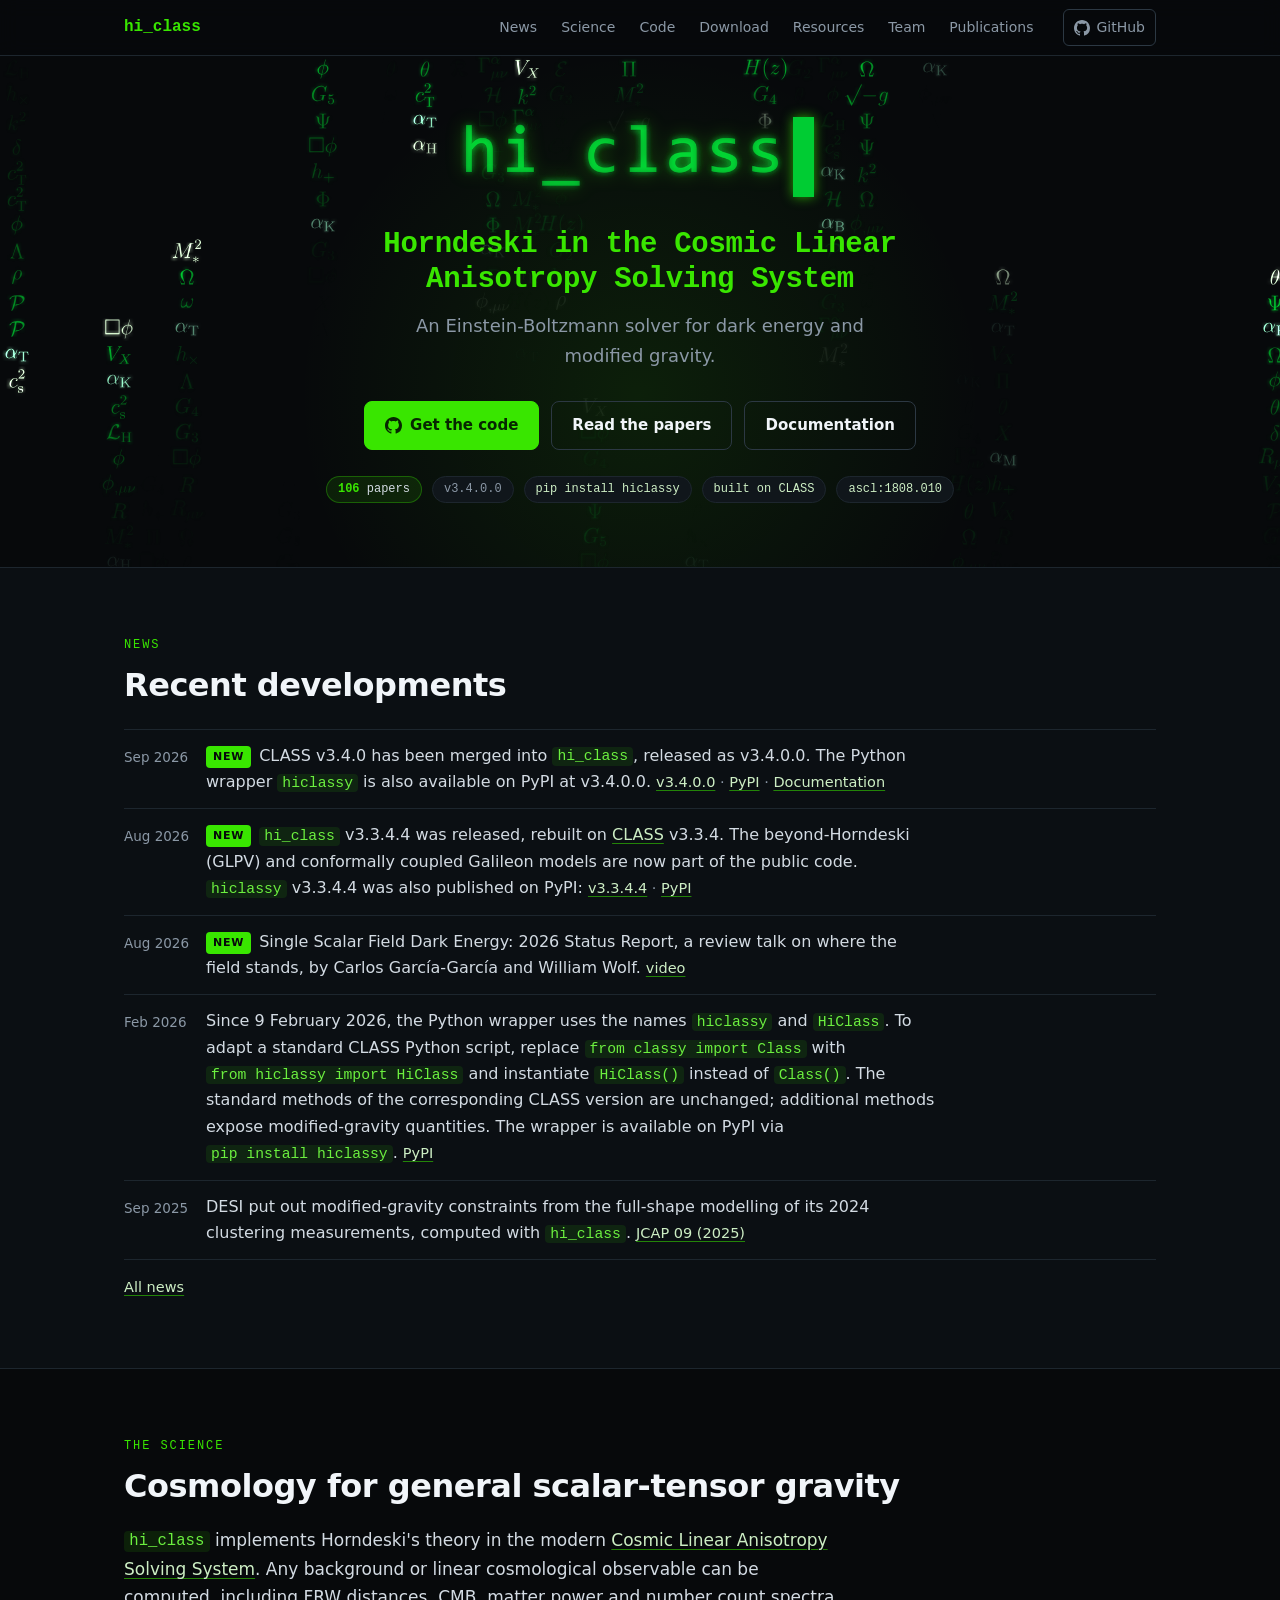
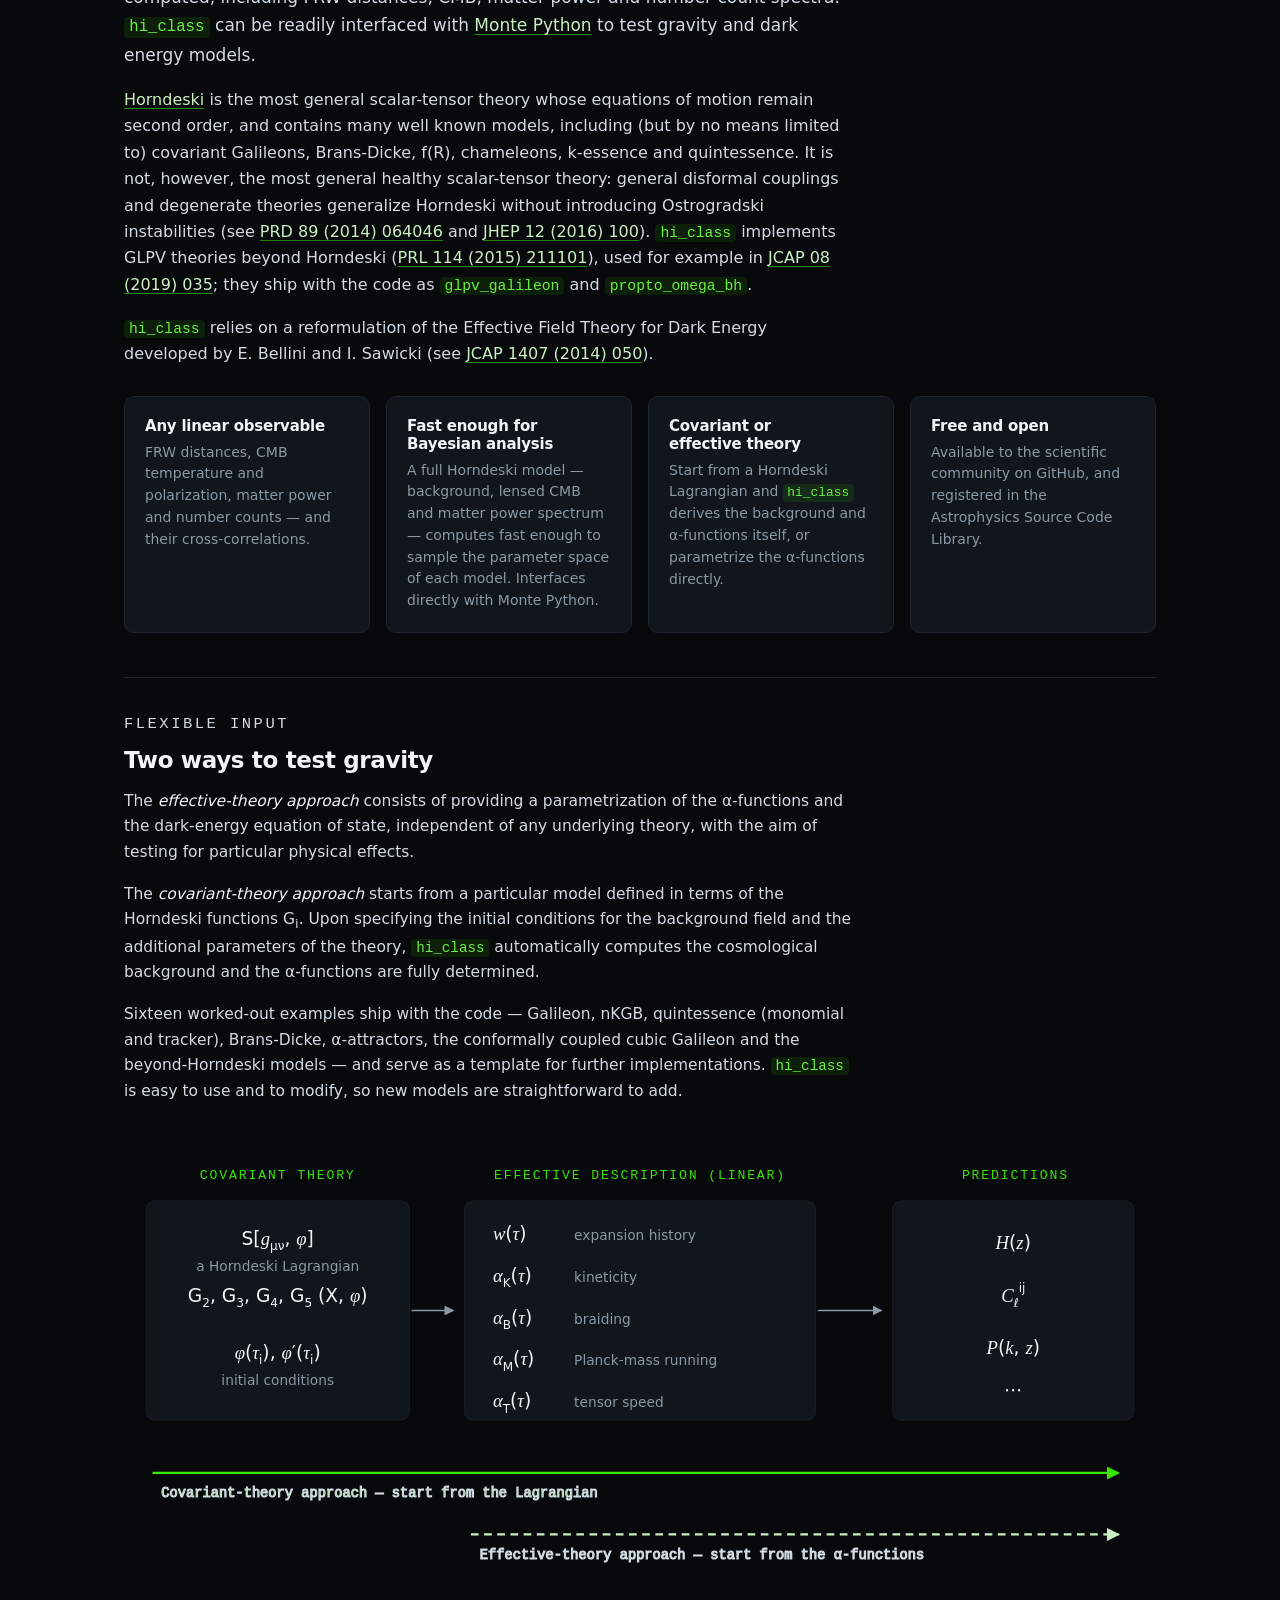
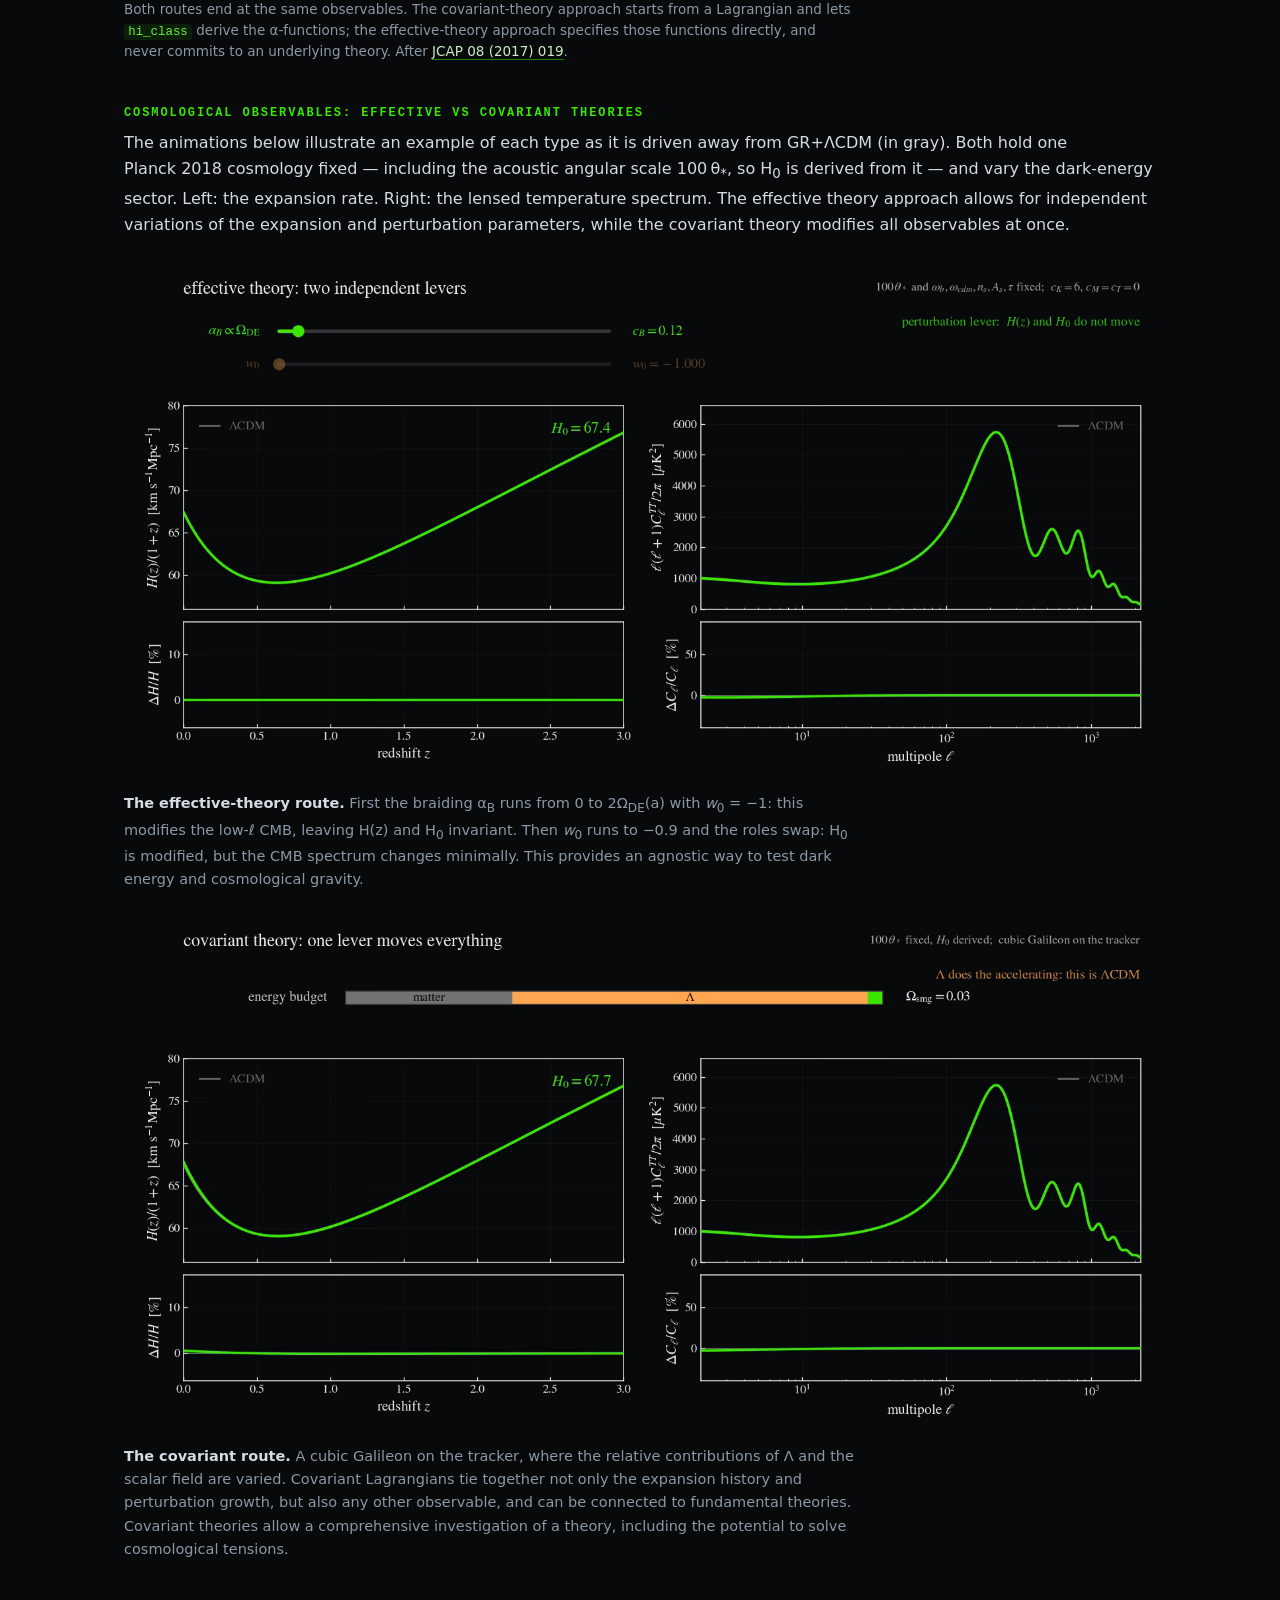
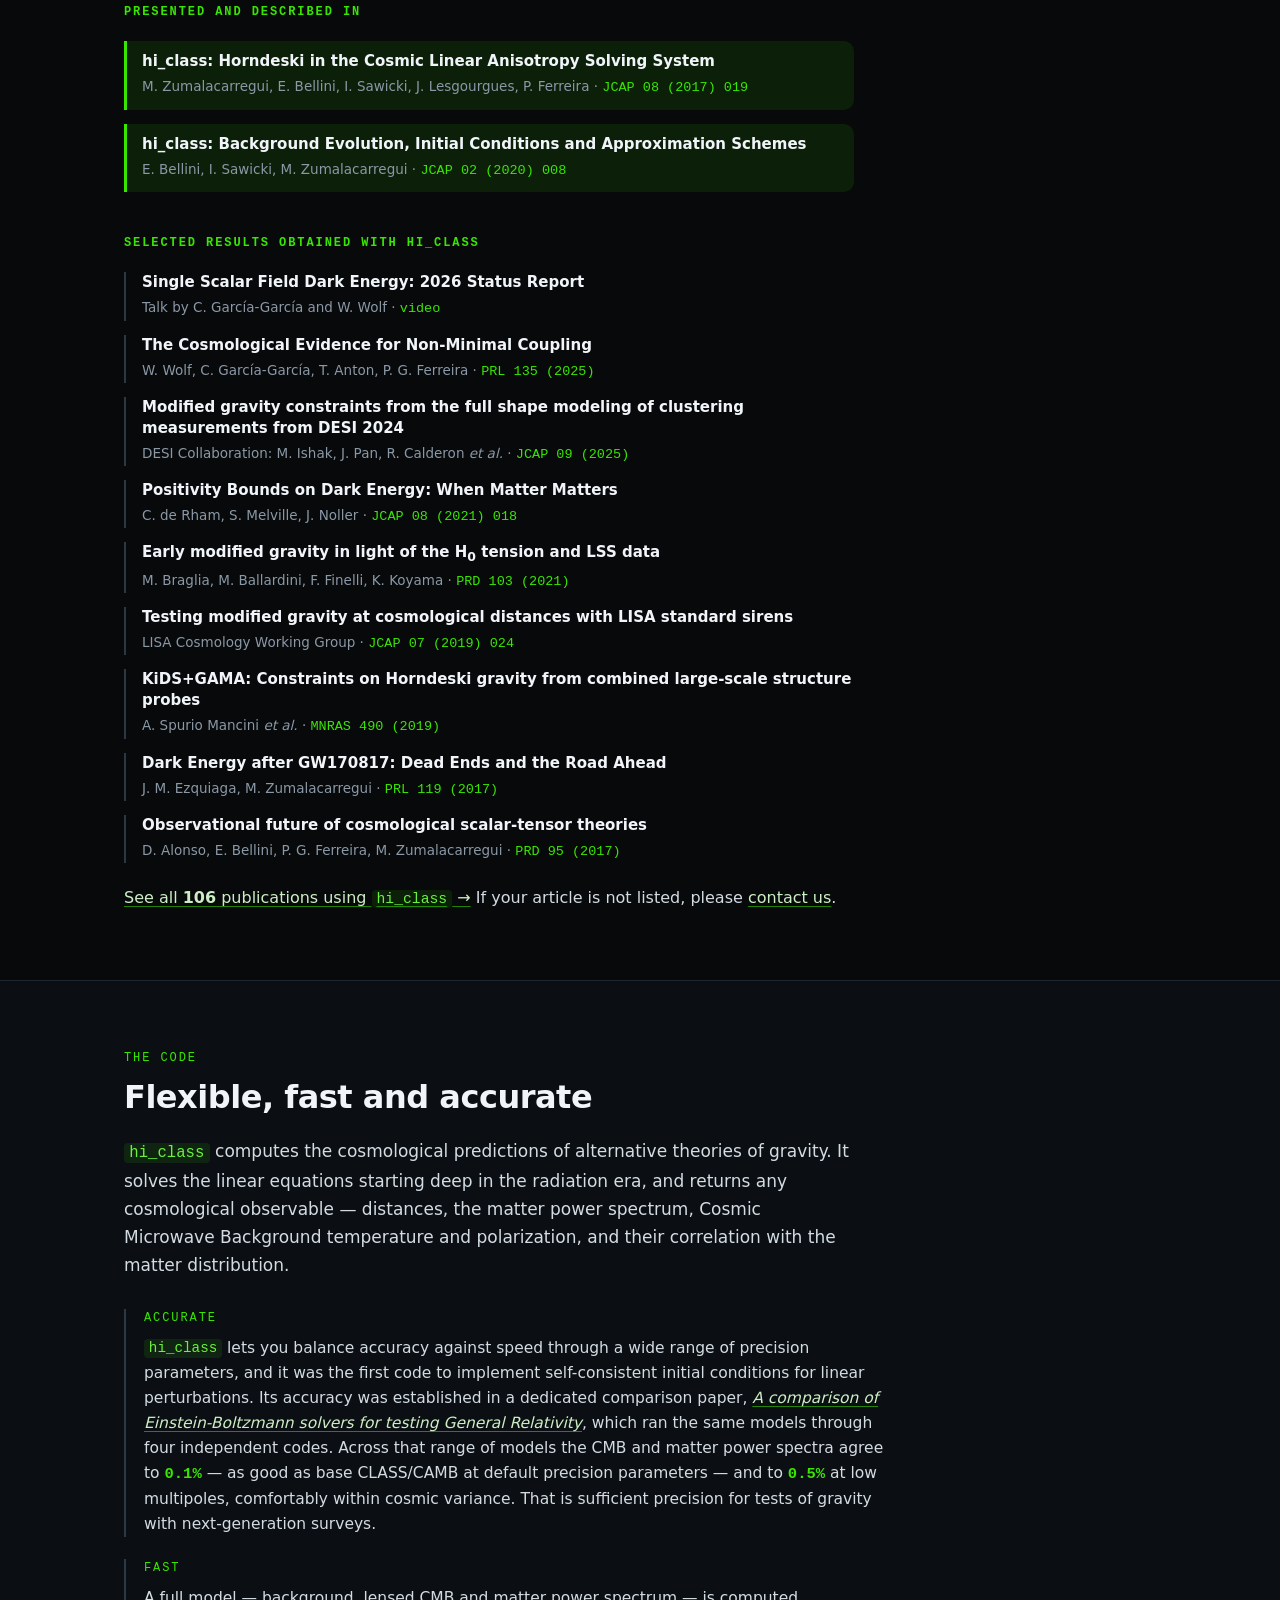
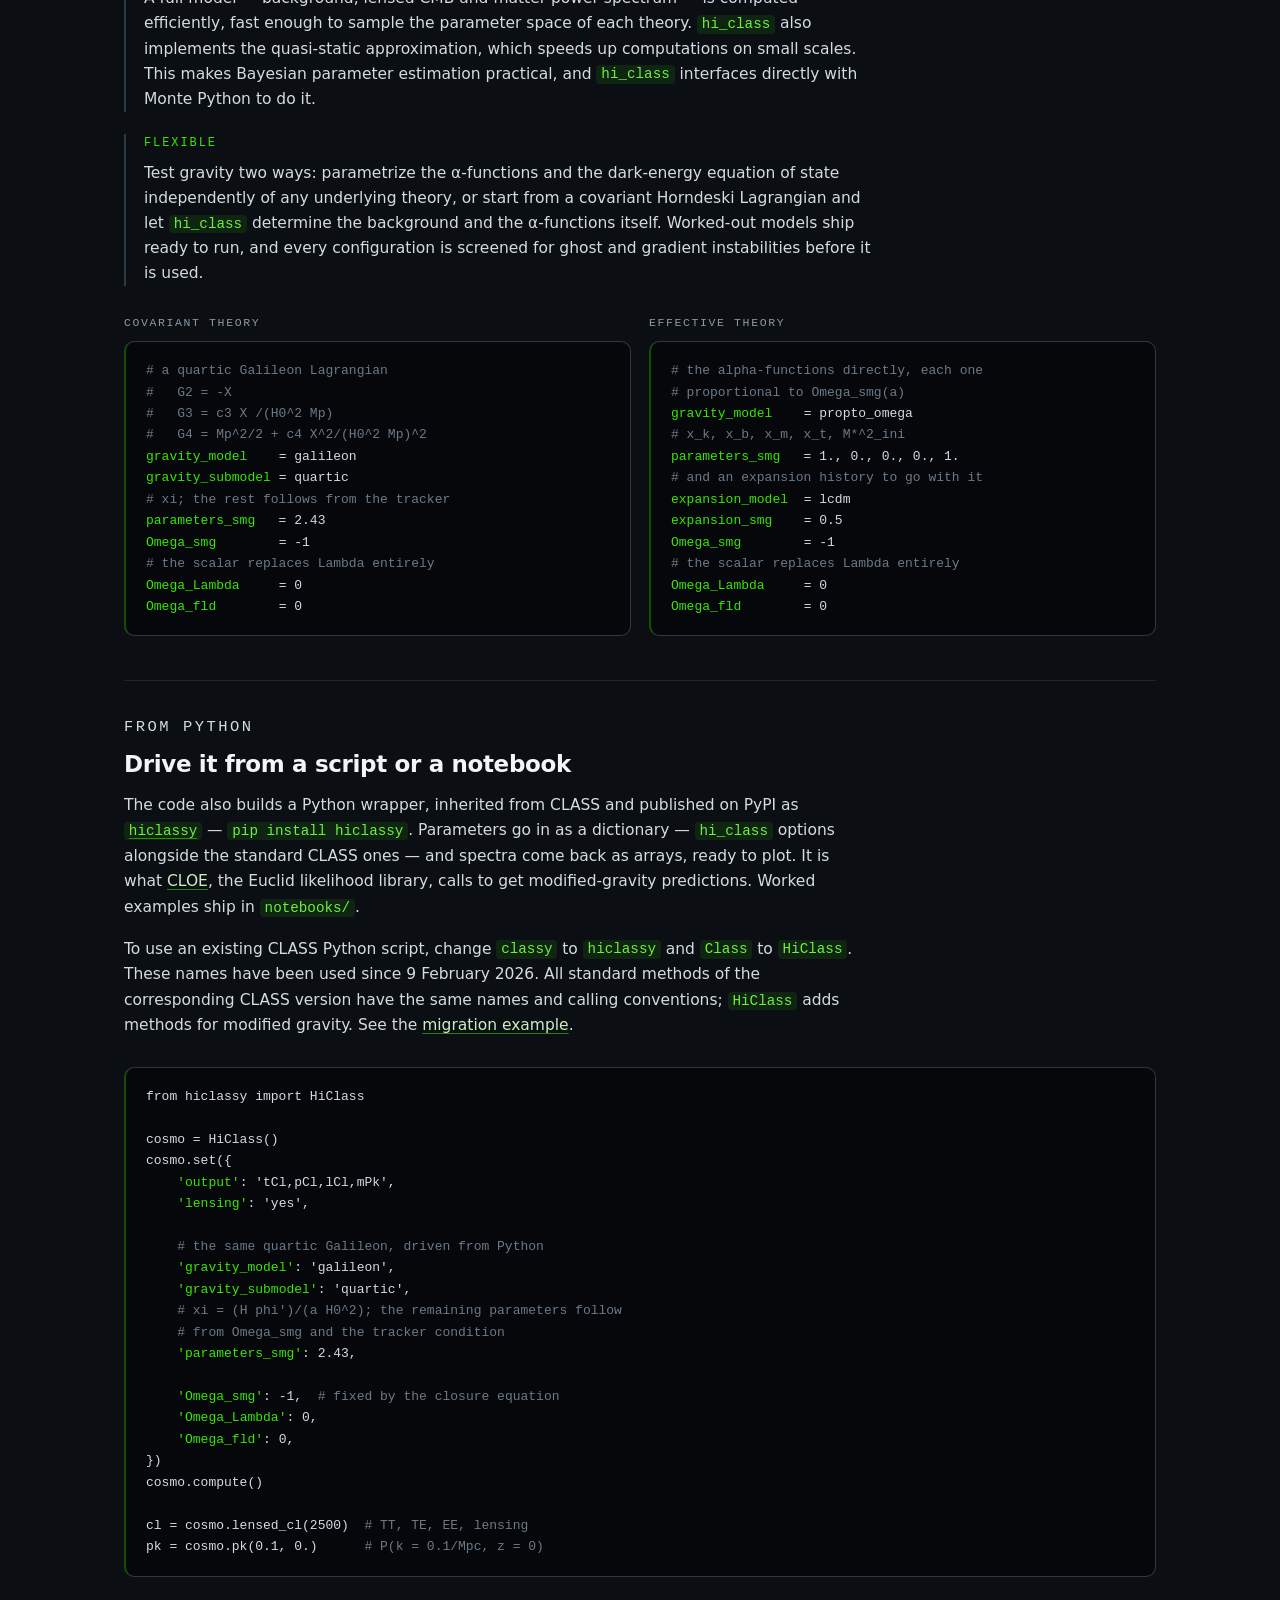
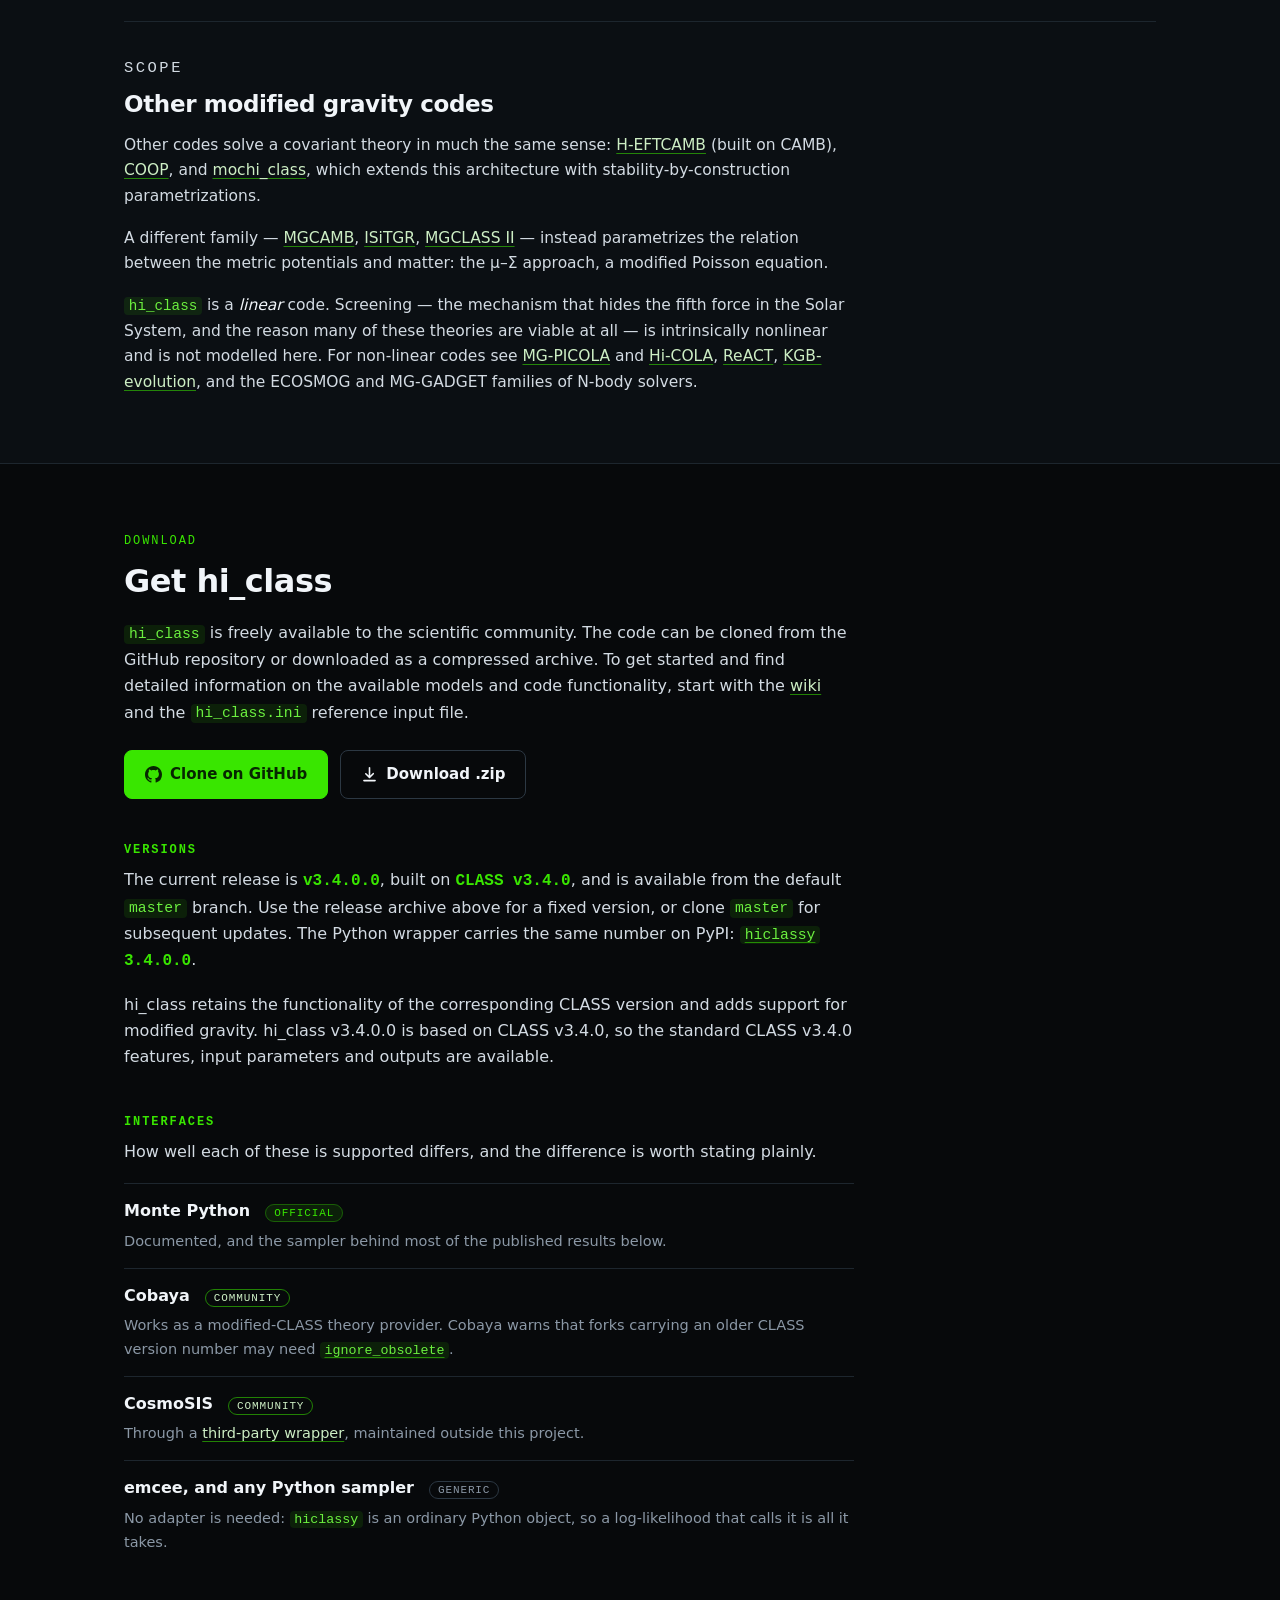
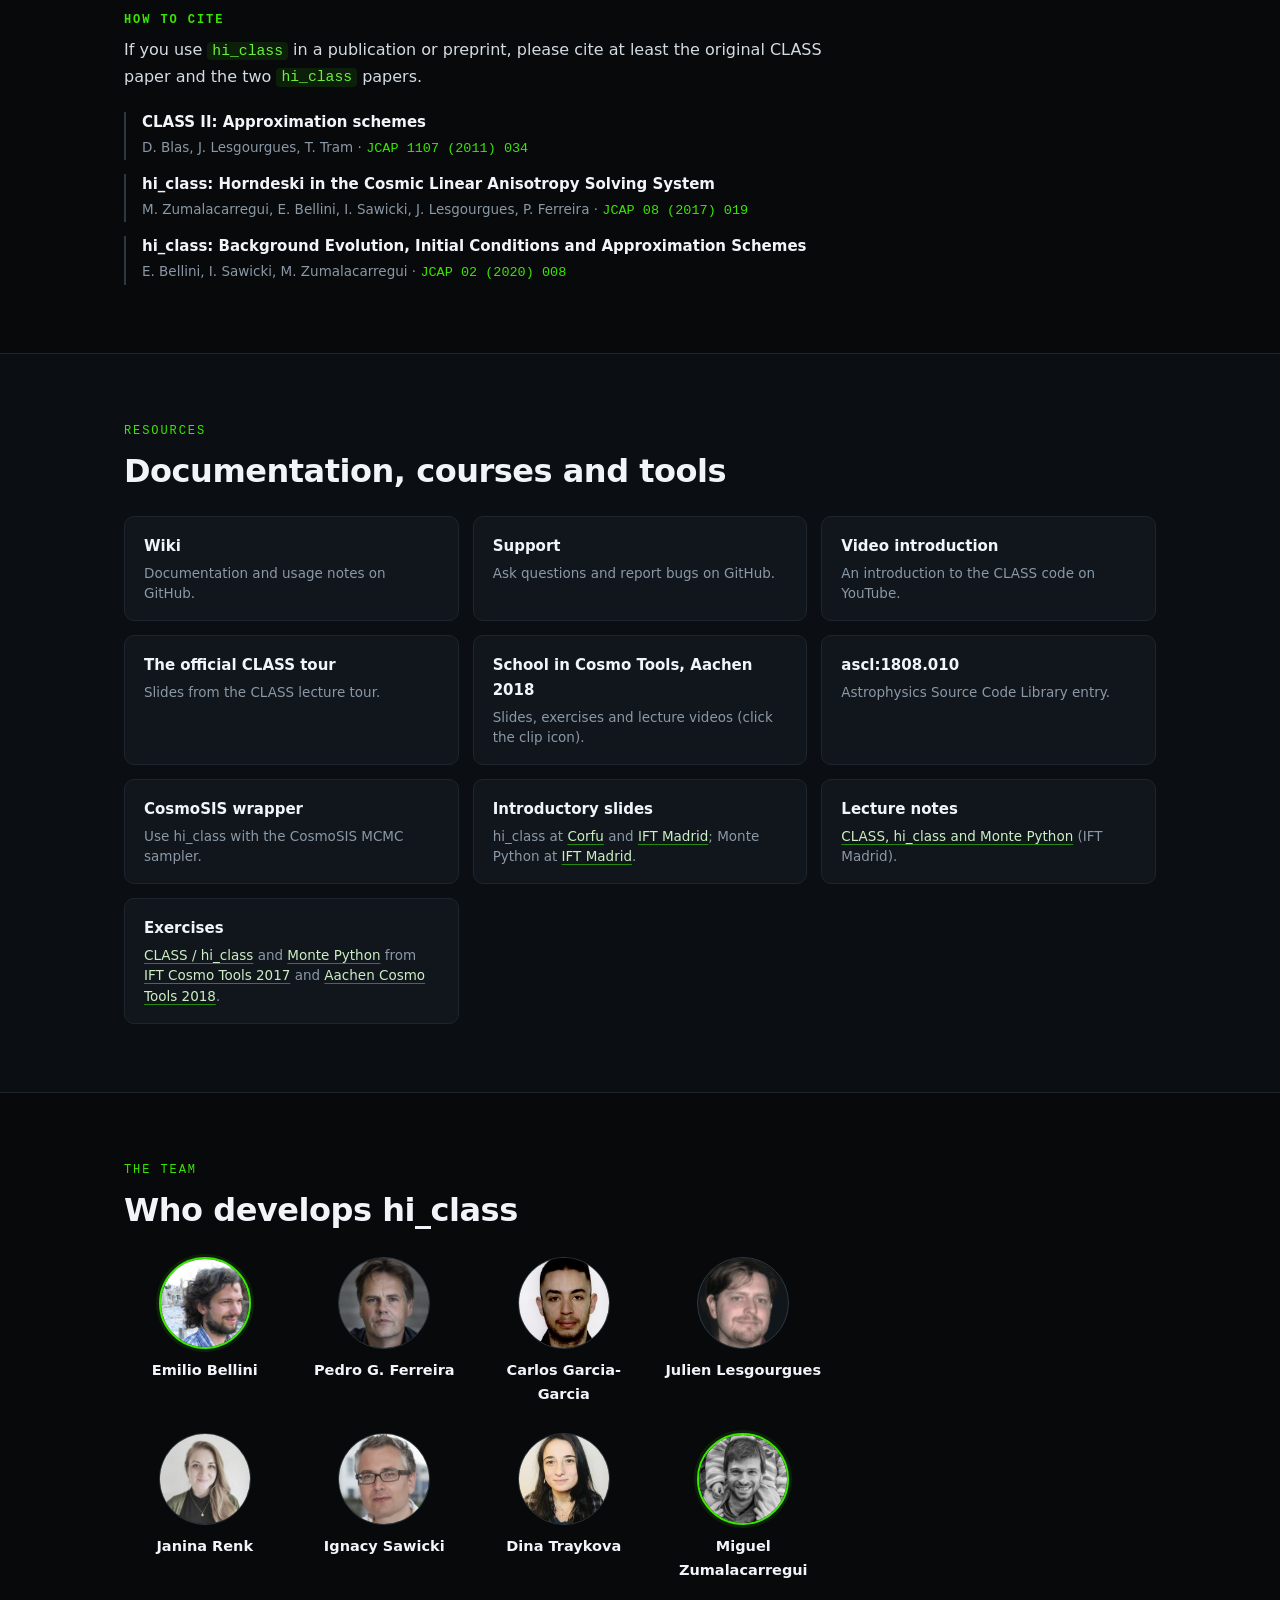
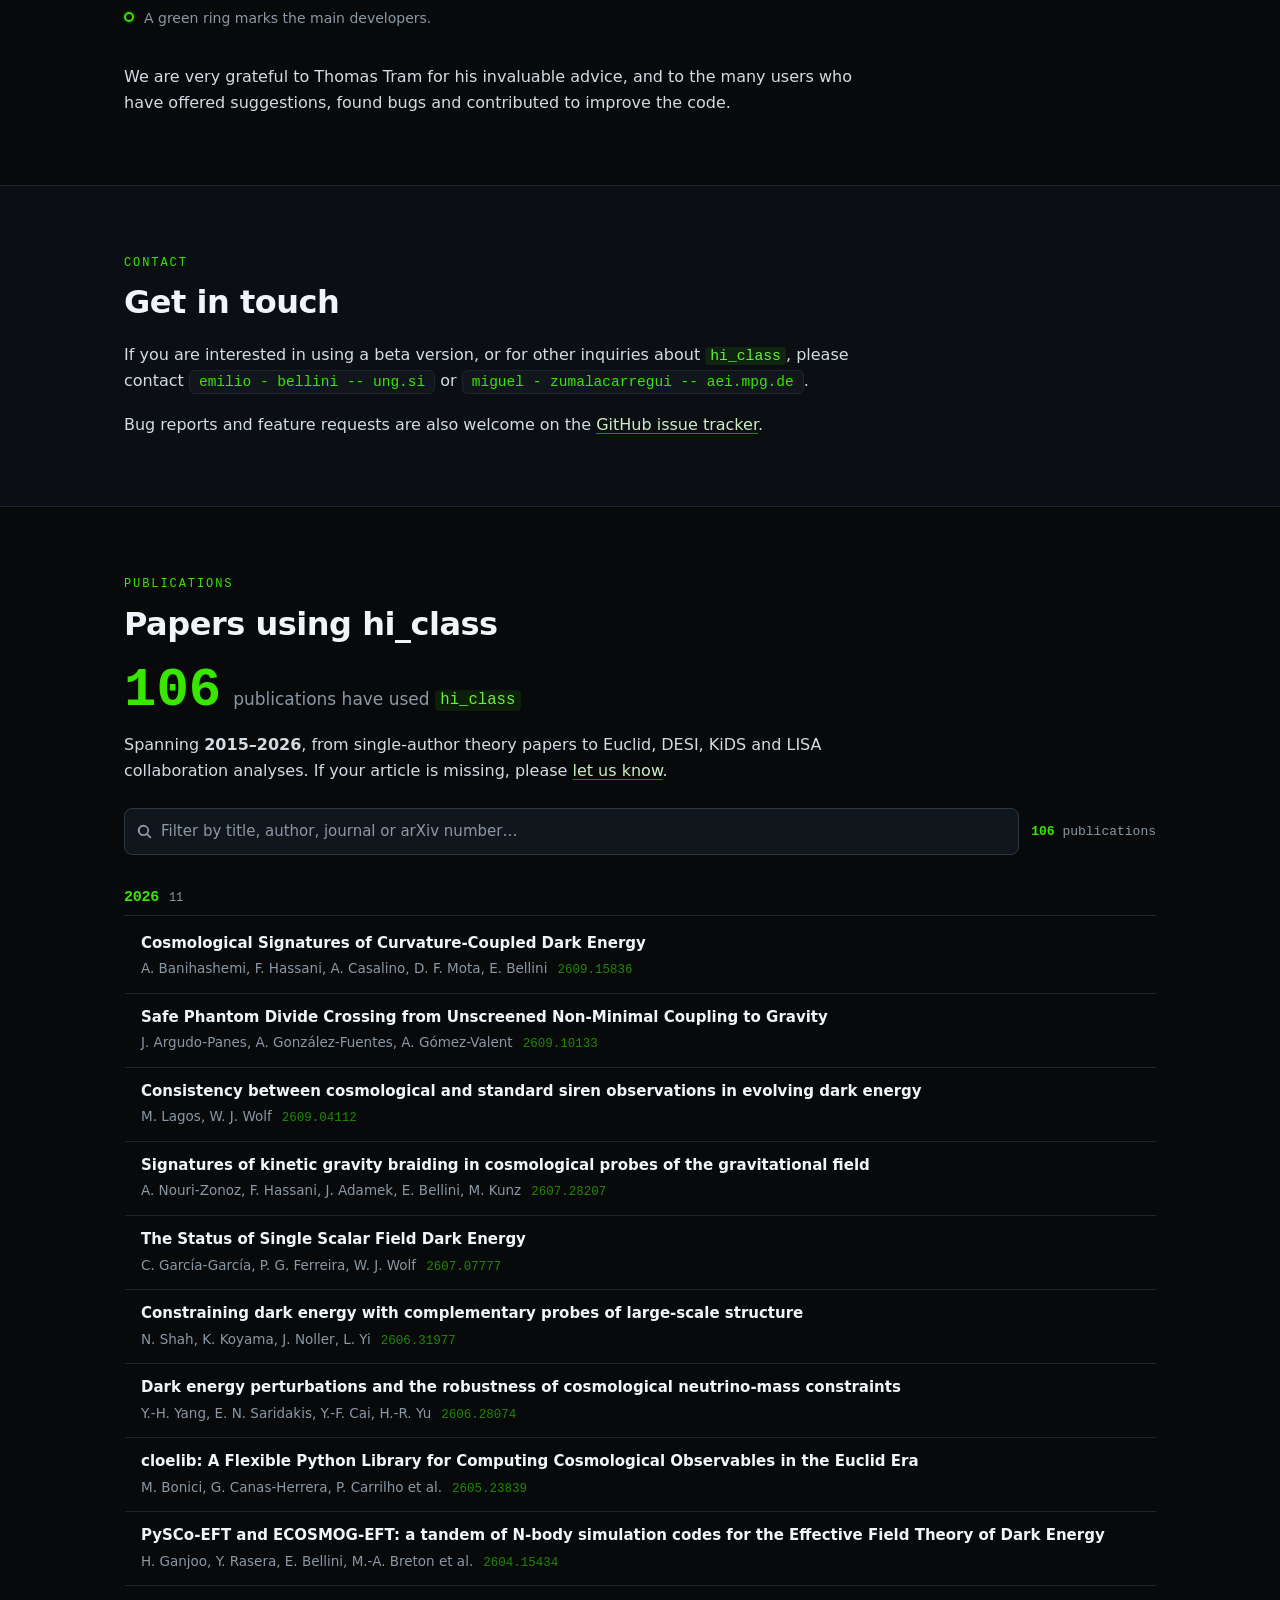
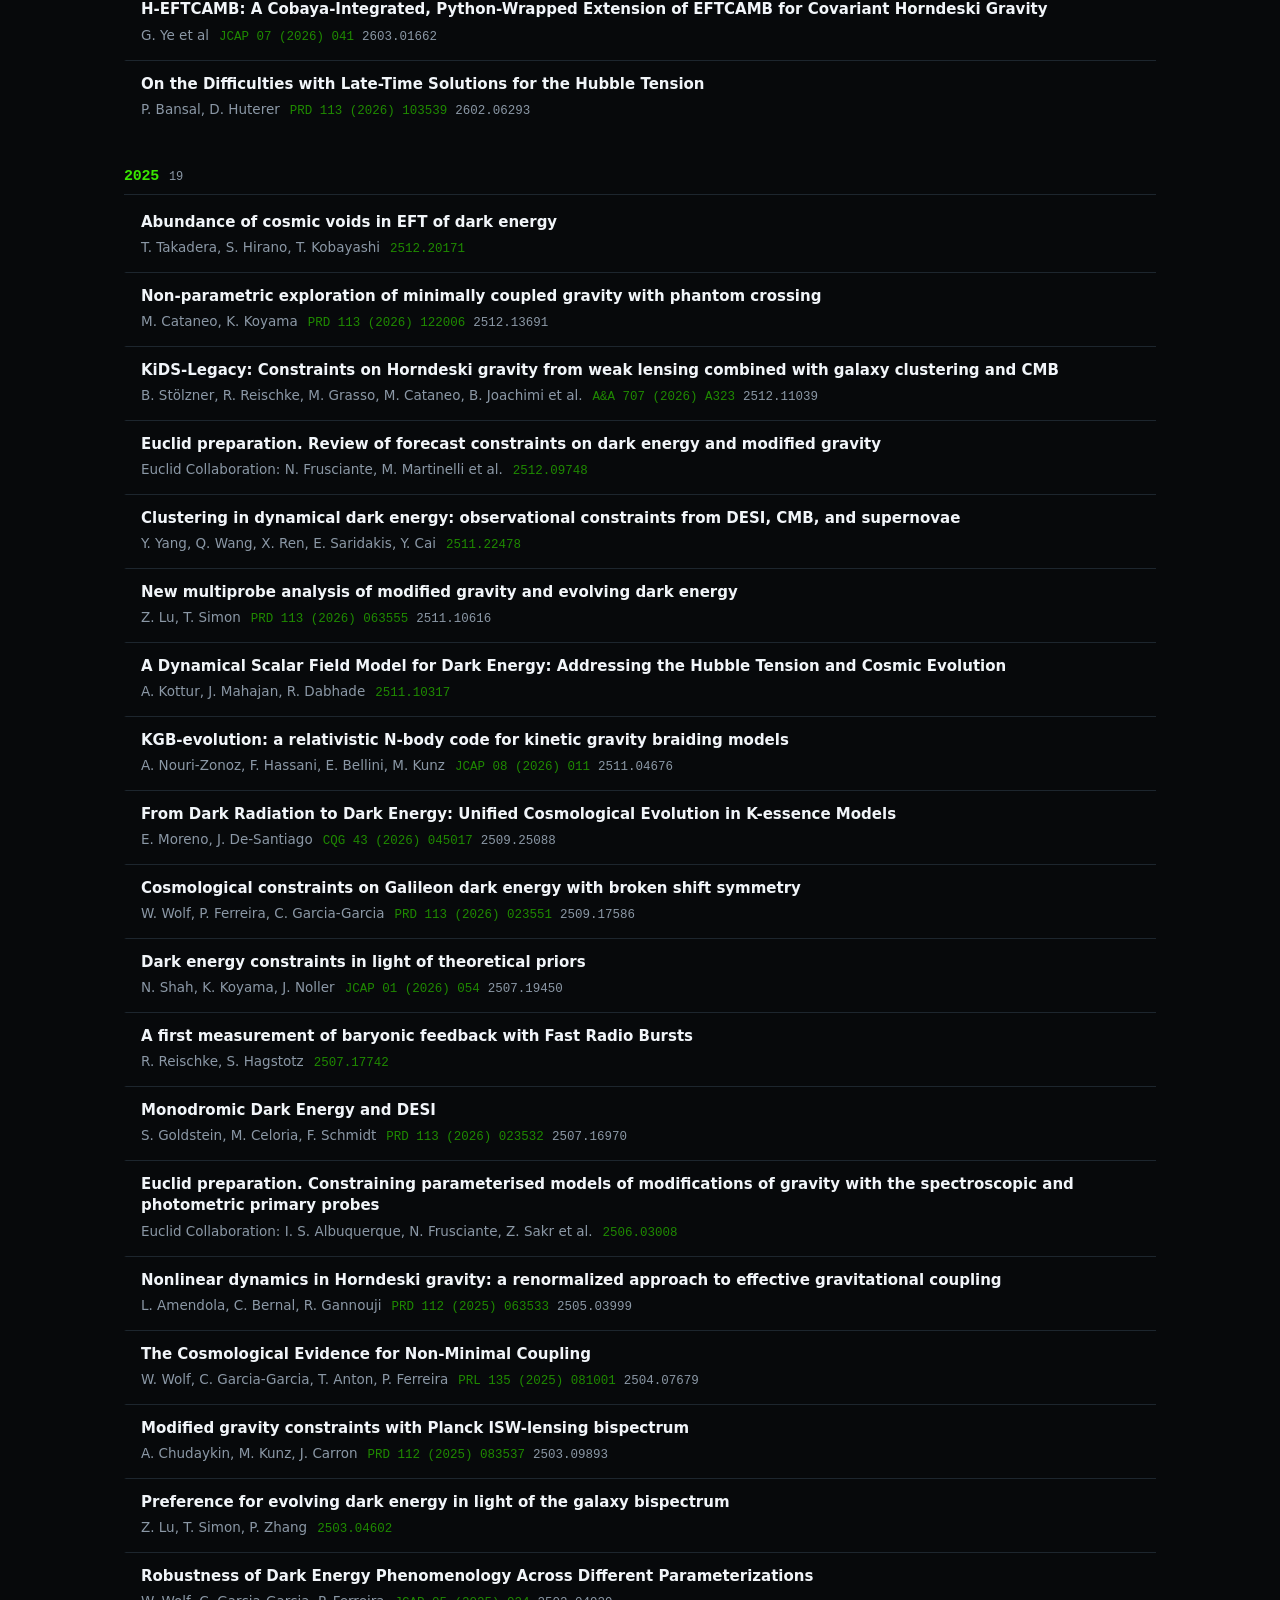
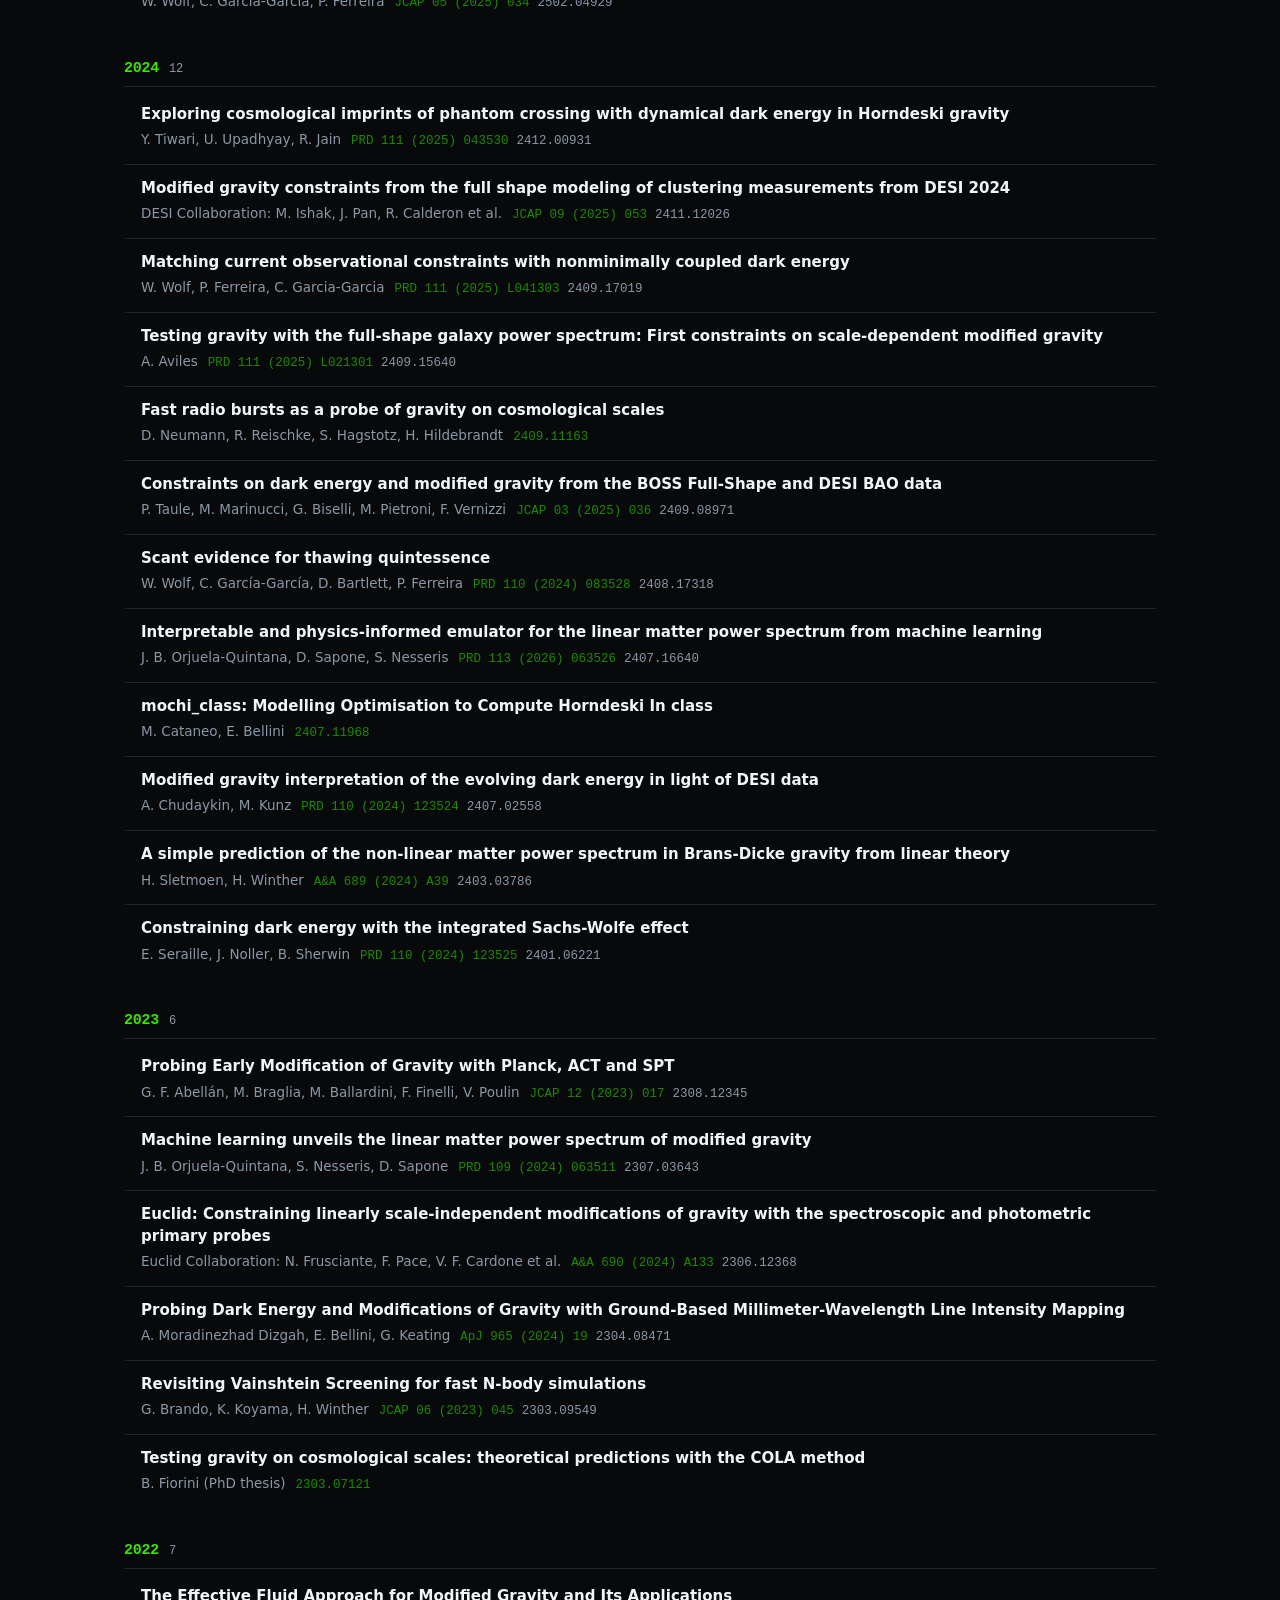
==== commit ecafdf7e: "Clarify CLASS compatibility and document the Python wrapper rename Explain the inherited CLASS funct" ====
--- a/docs/index.html
+++ b/docs/index.html
@@ -129,8 +129,13 @@
       </li>
       <li>
         <time class="news-date" datetime="2026-02">Feb 2026</time>
-        <p class="news-body">The Python wrapper was published on PyPI as <code>hiclassy</code>, so
-          <code>pip install hiclassy</code> is all it takes to drive <code>hi_class</code> from a script.
+        <p class="news-body">Since 9 February 2026, the Python wrapper uses the names
+          <code>hiclassy</code> and <code>HiClass</code>. To adapt a standard CLASS Python script,
+          replace <code>from classy import Class</code> with <code>from hiclassy import HiClass</code>
+          and instantiate <code>HiClass()</code> instead of <code>Class()</code>.
+          The standard methods of the corresponding CLASS version are unchanged; additional methods
+          expose modified-gravity quantities. The wrapper is available on PyPI via
+          <code>pip install hiclassy</code>.
           <span class="news-links">
             <a href="https://pypi.org/project/hiclassy/" target="_blank" rel="noopener">PyPI</a>
           </span>
@@ -514,6 +519,12 @@
           <a href="https://github.com/cloe-org/cloelib" target="_blank" rel="noopener">CLOE</a>, the Euclid
           likelihood library, calls to get modified-gravity predictions. Worked examples ship in
           <code>notebooks/</code>.</p>
+        <p>To use an existing CLASS Python script, change <code>classy</code> to
+          <code>hiclassy</code> and <code>Class</code> to <code>HiClass</code>.
+          These names have been used since 9 February 2026. All standard methods of the corresponding
+          CLASS version have the same names and calling conventions; <code>HiClass</code> adds
+          methods for modified gravity. See the
+          <a href="https://github.com/hiclass-code/hi_class_public/wiki/Python-wrapper#switching-from-class">migration example</a>.</p>
       </div>
 <pre class="snippet"><code>from hiclassy import HiClass
 
@@ -600,6 +611,7 @@
         The Python wrapper carries the same number on PyPI:
         <a href="https://pypi.org/project/hiclassy/" target="_blank" rel="noopener"><code>hiclassy</code></a>
         <b class="num">3.4.0.0</b>.</p>
+      <p>hi_class retains the functionality of the corresponding CLASS version and adds support for modified gravity. hi_class v3.4.0.0 is based on CLASS v3.4.0, so the standard CLASS v3.4.0 features, input parameters and outputs are available.</p>
     </div>
 
     <h3 class="eyebrow" style="margin-top:44px">Interfaces</h3>
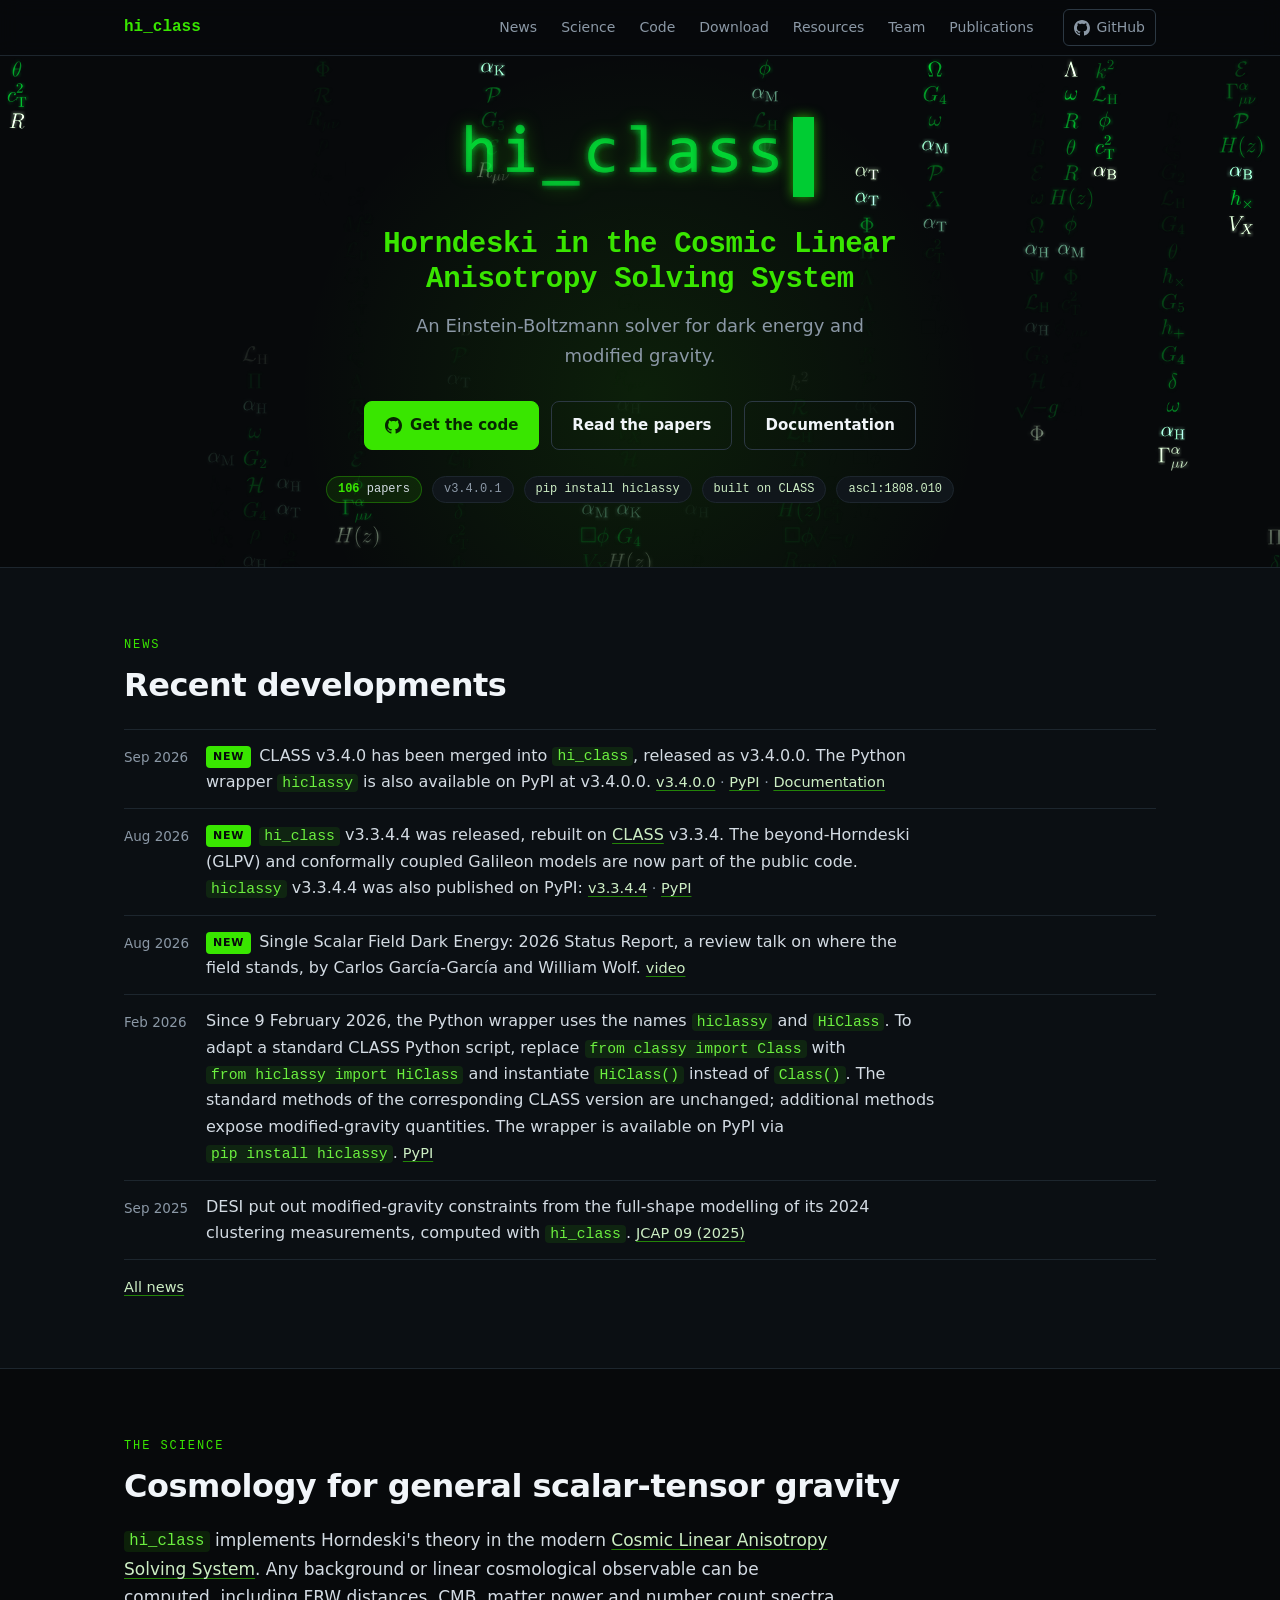
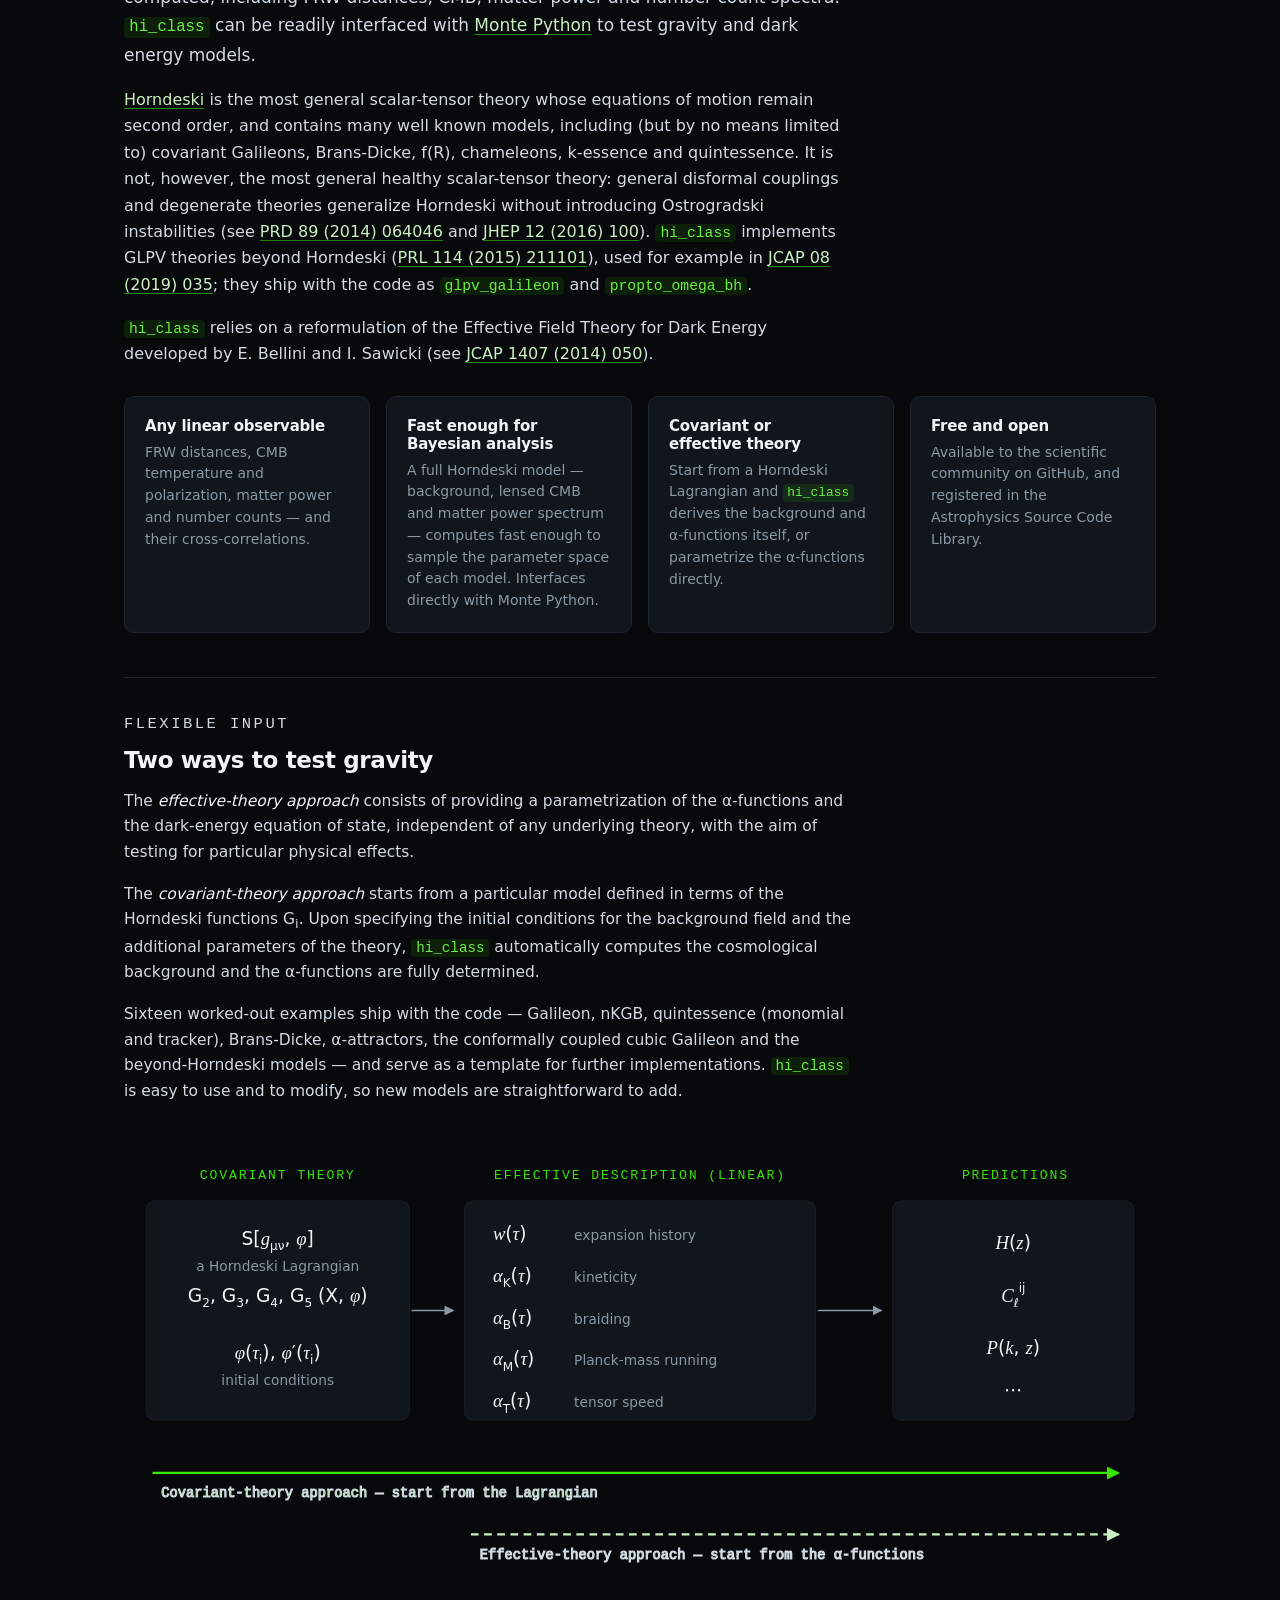
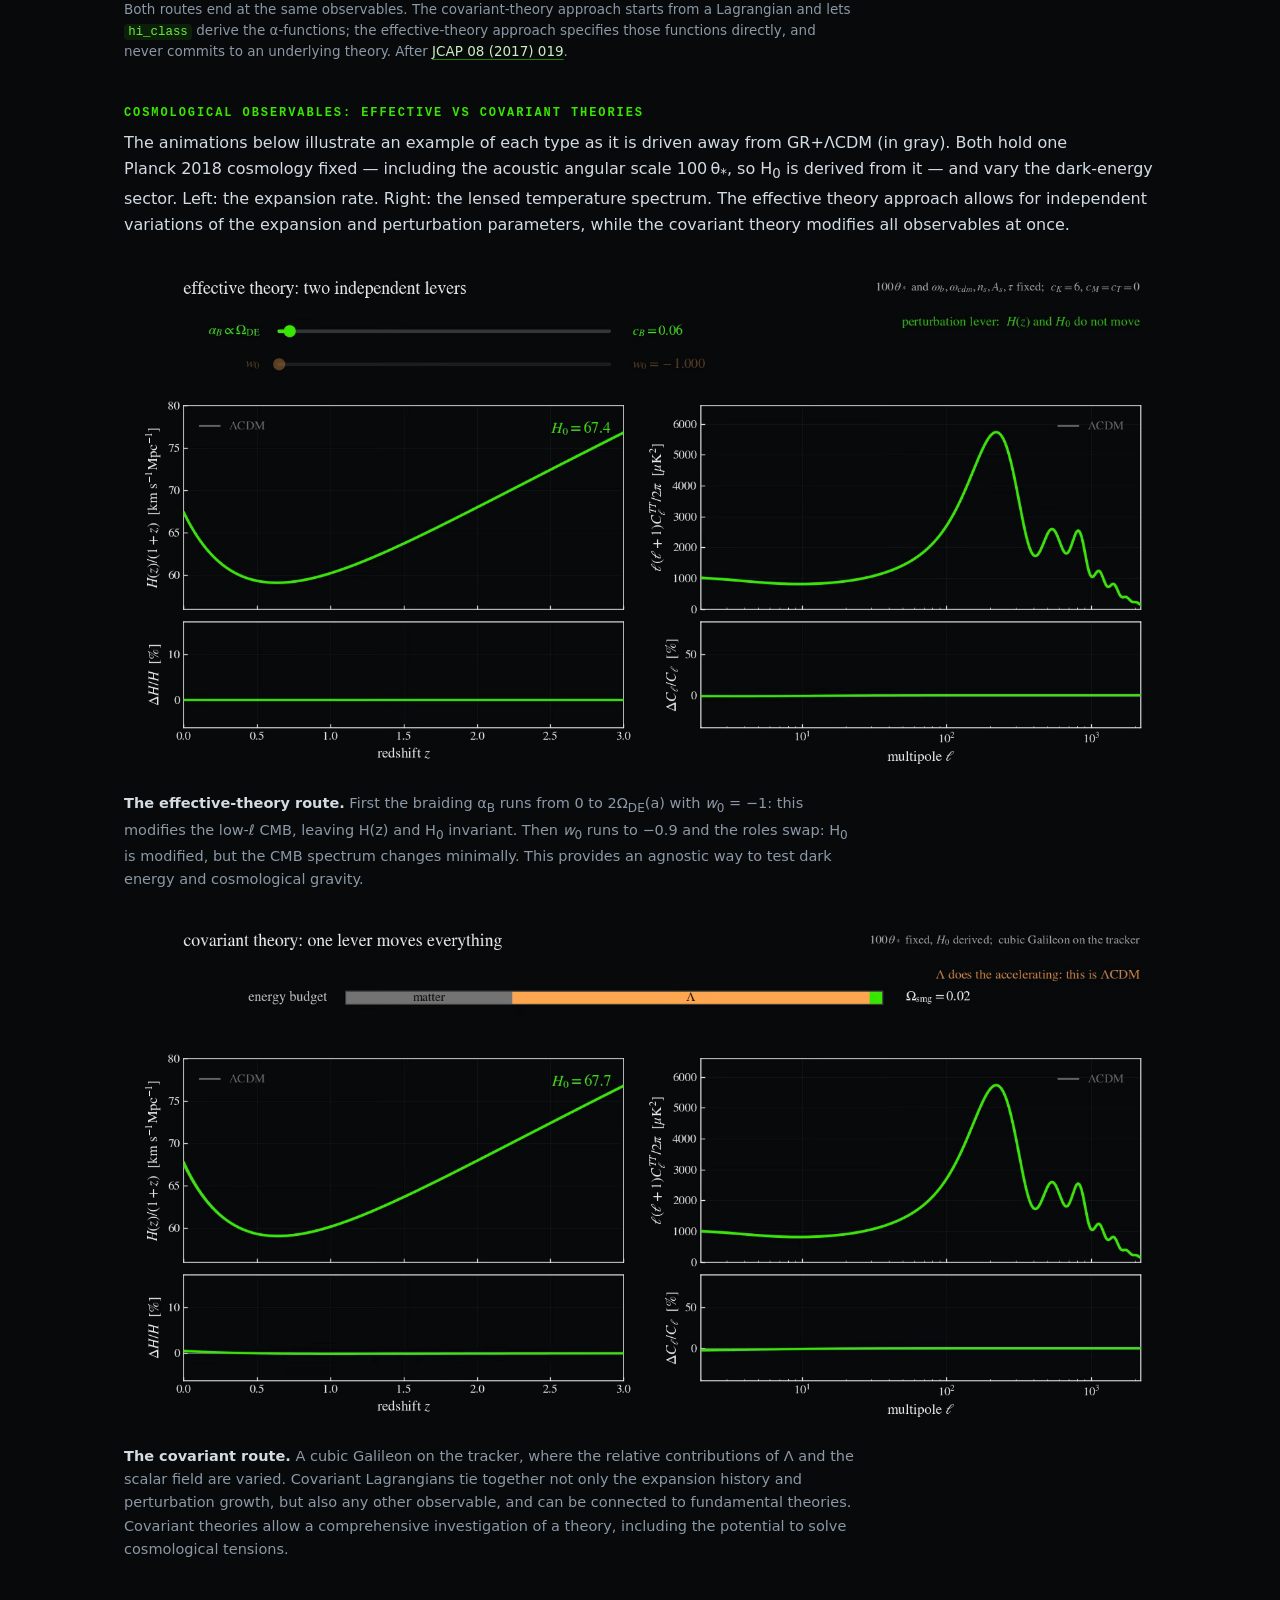
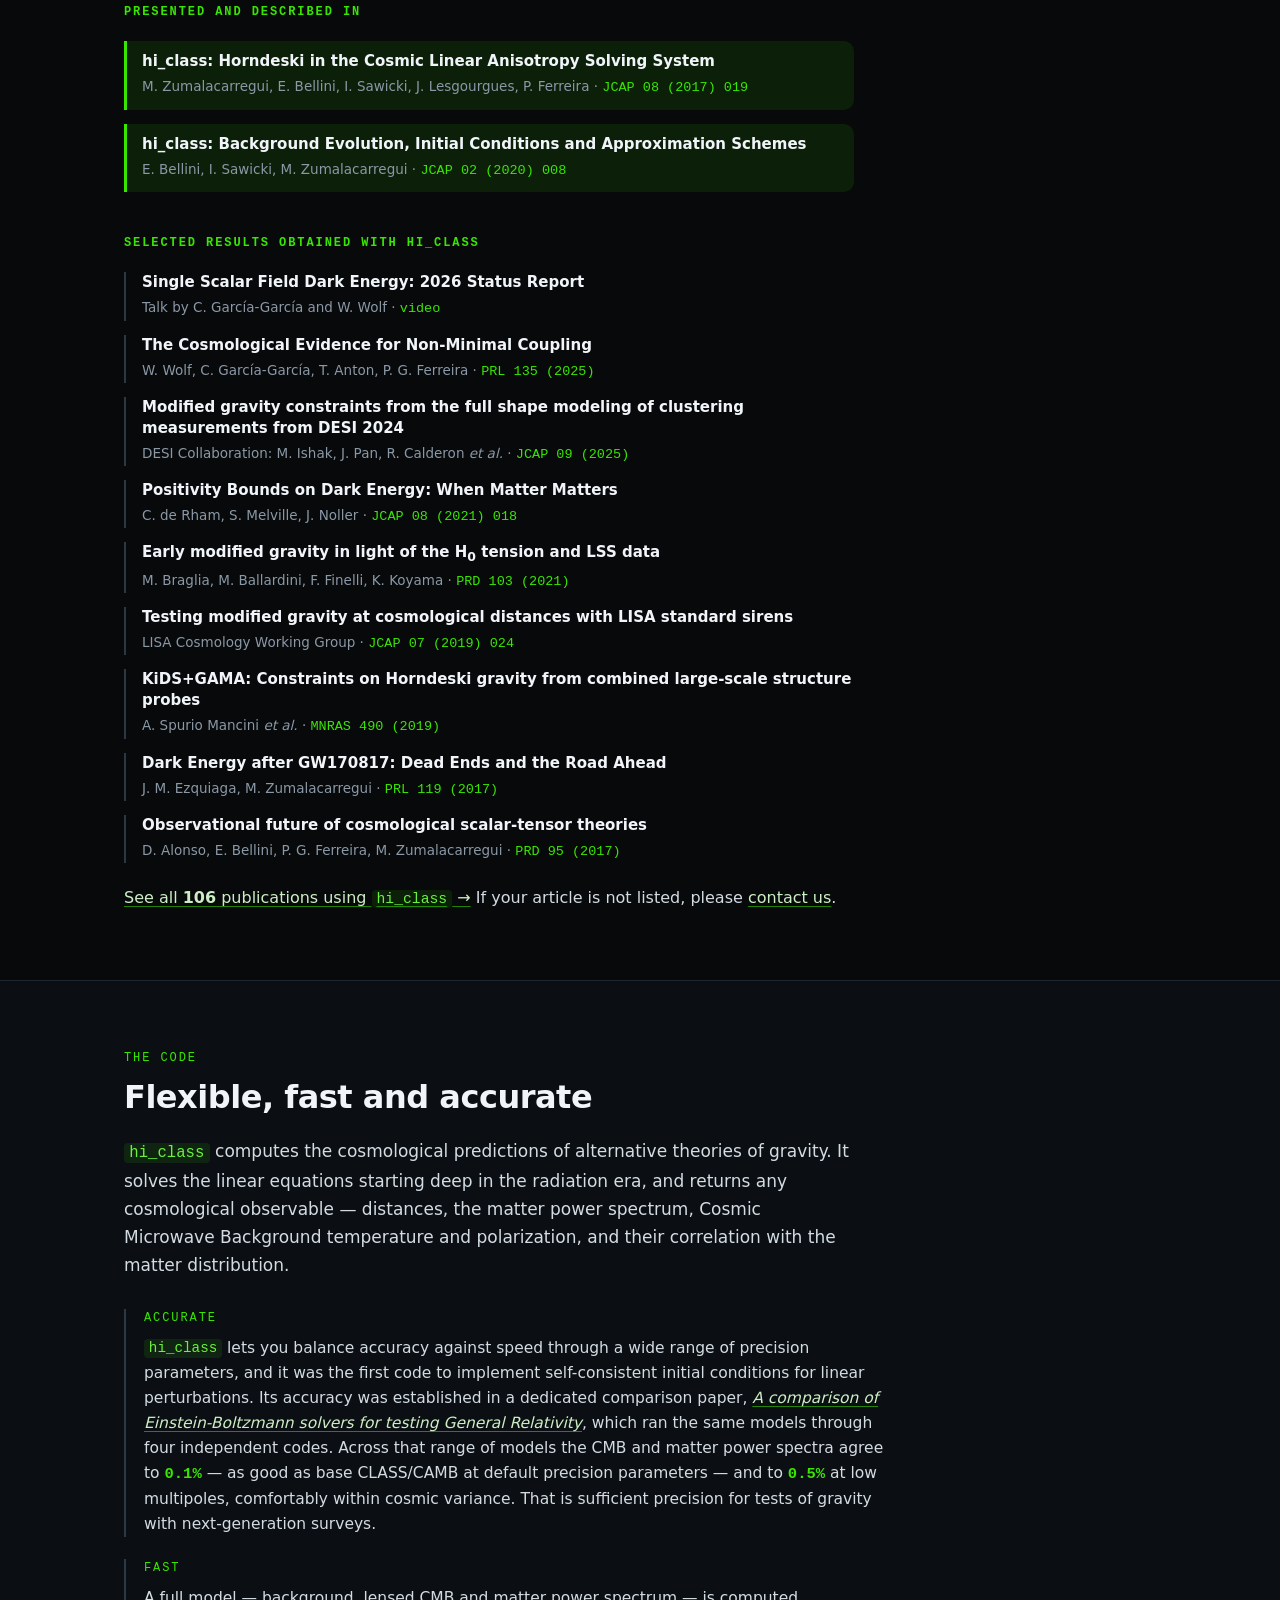
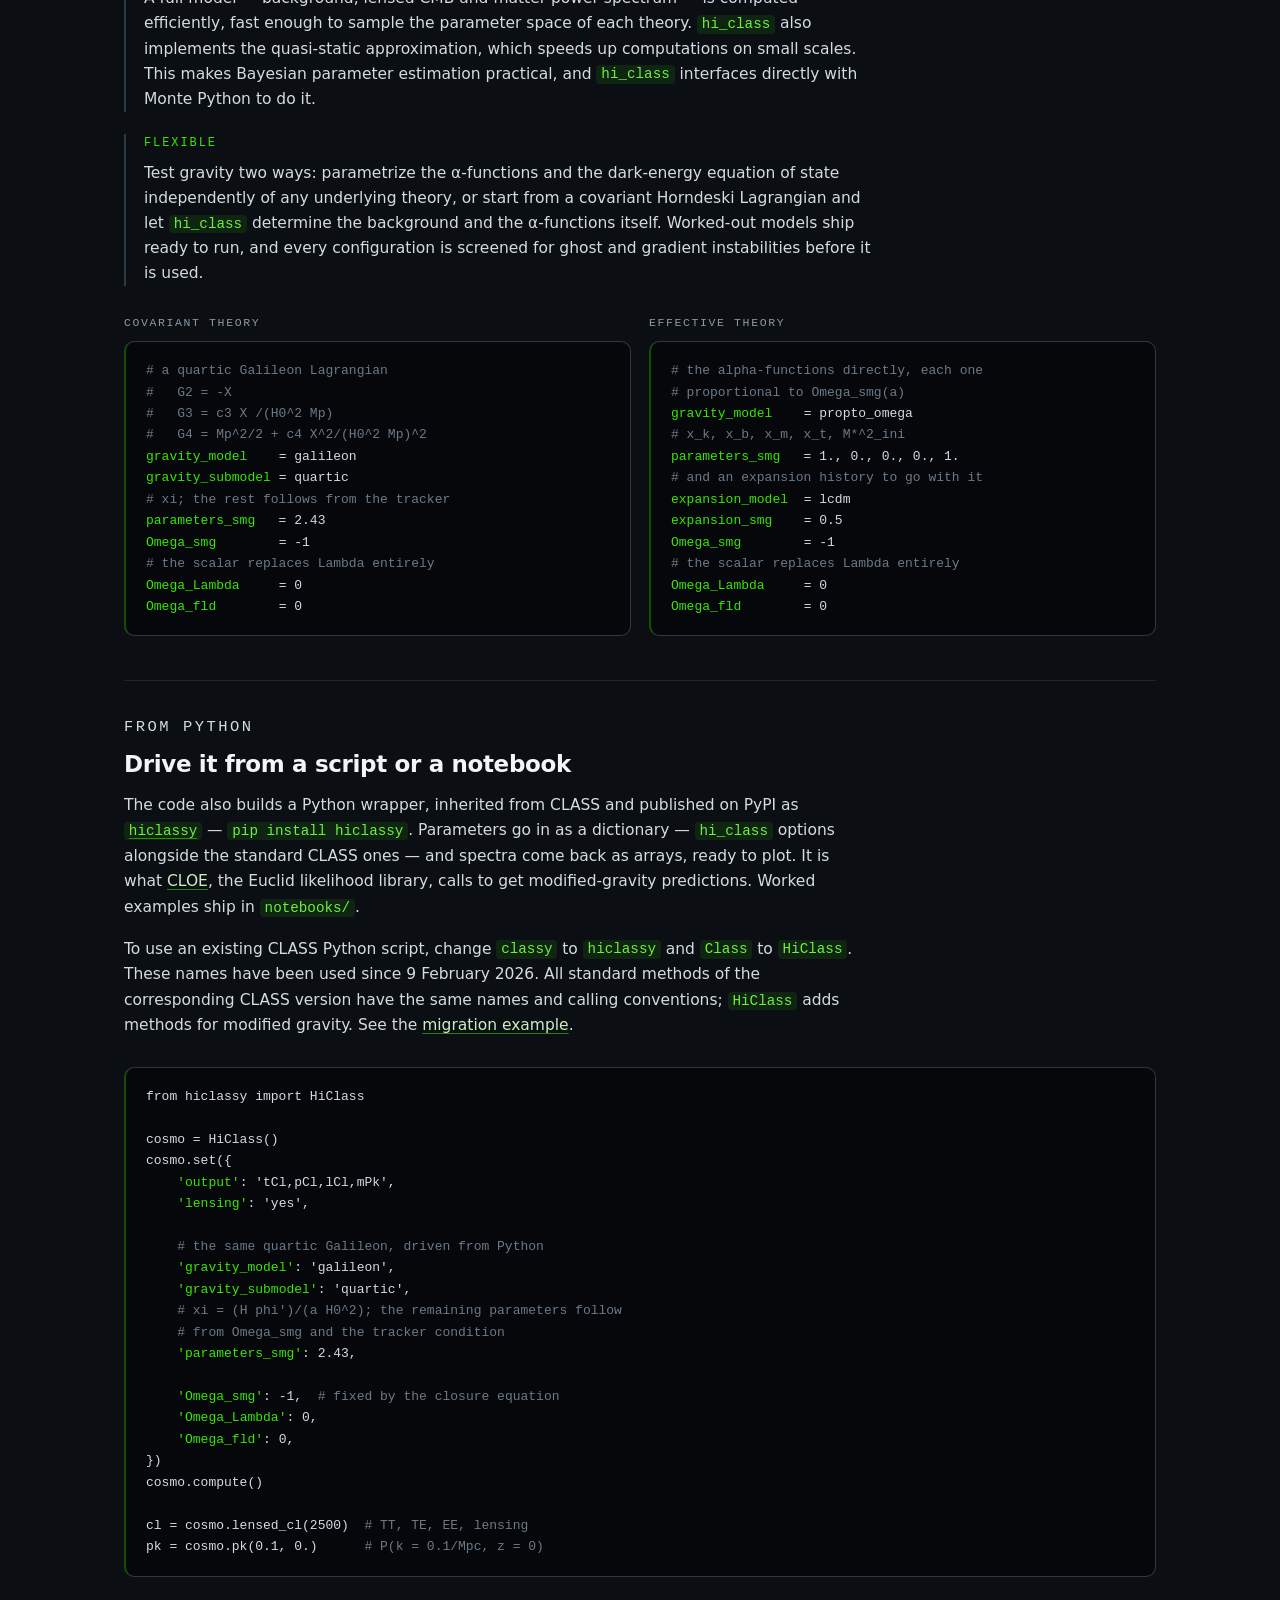
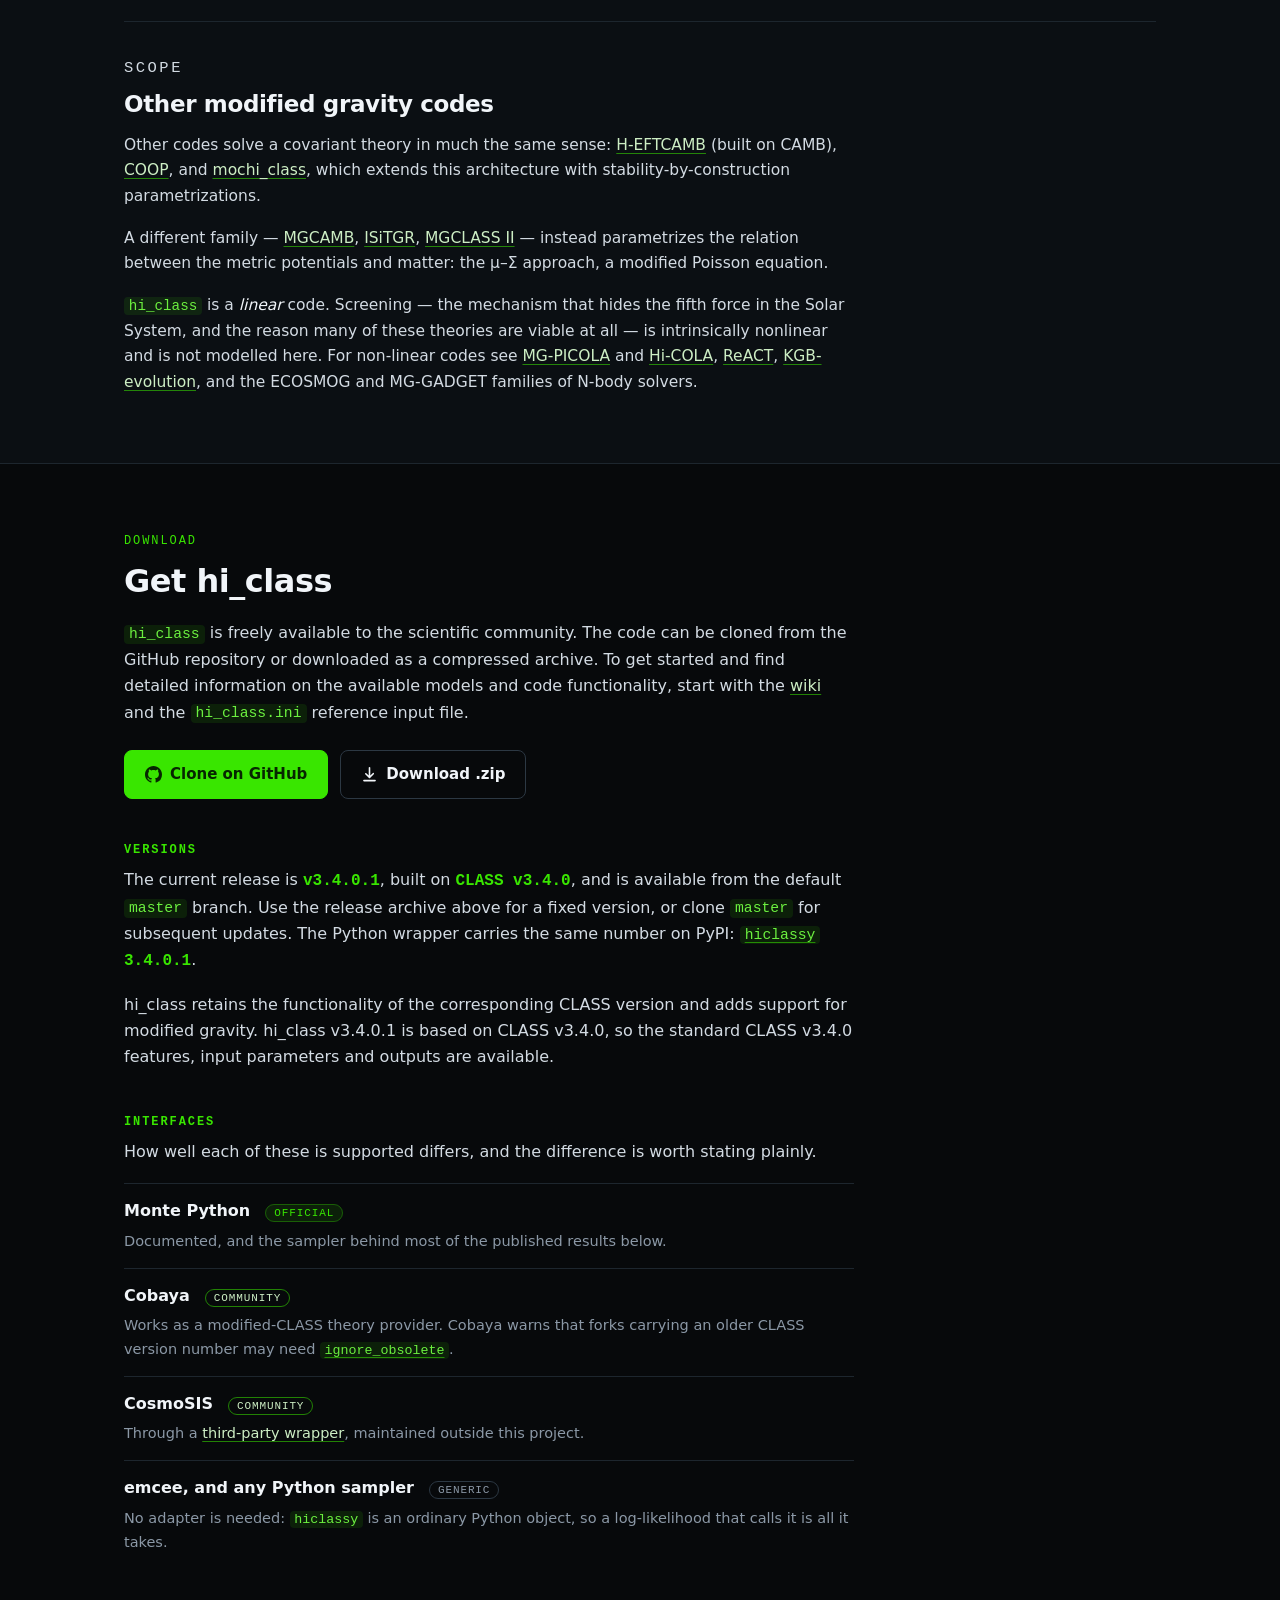
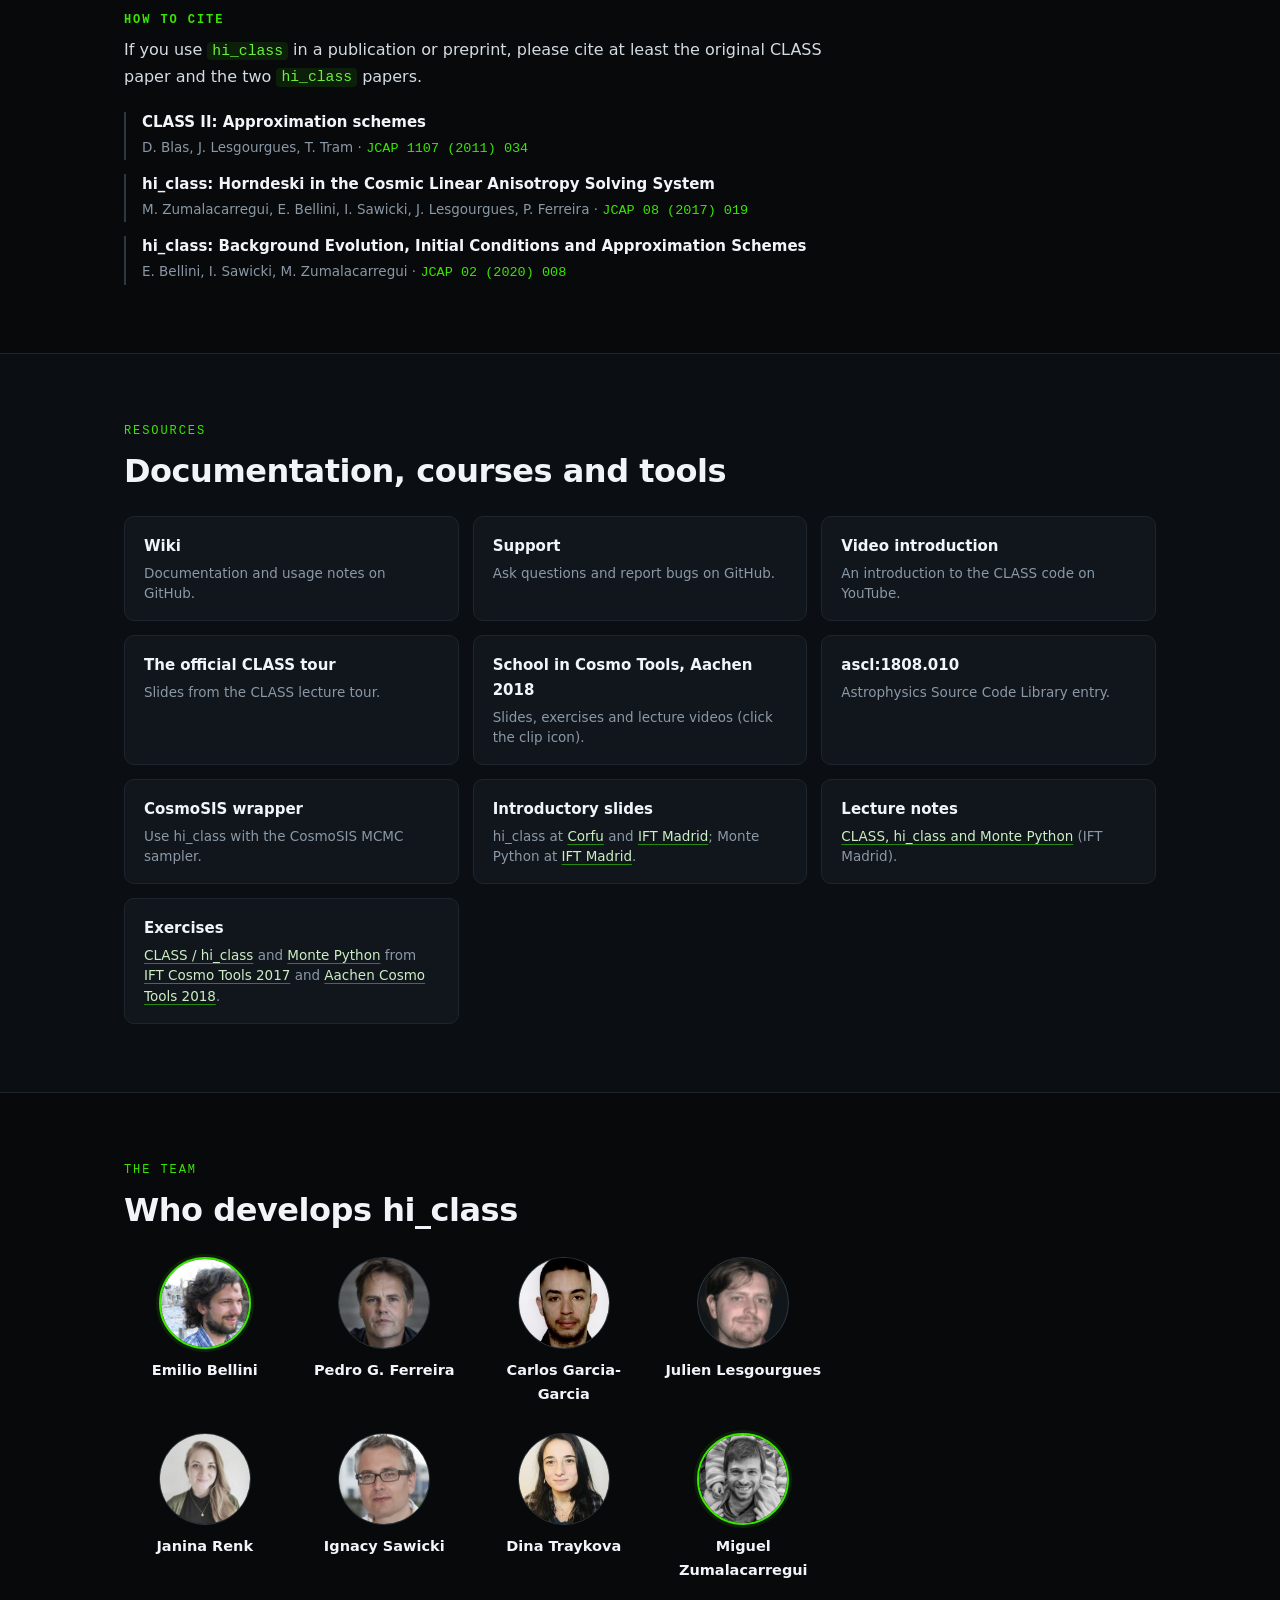
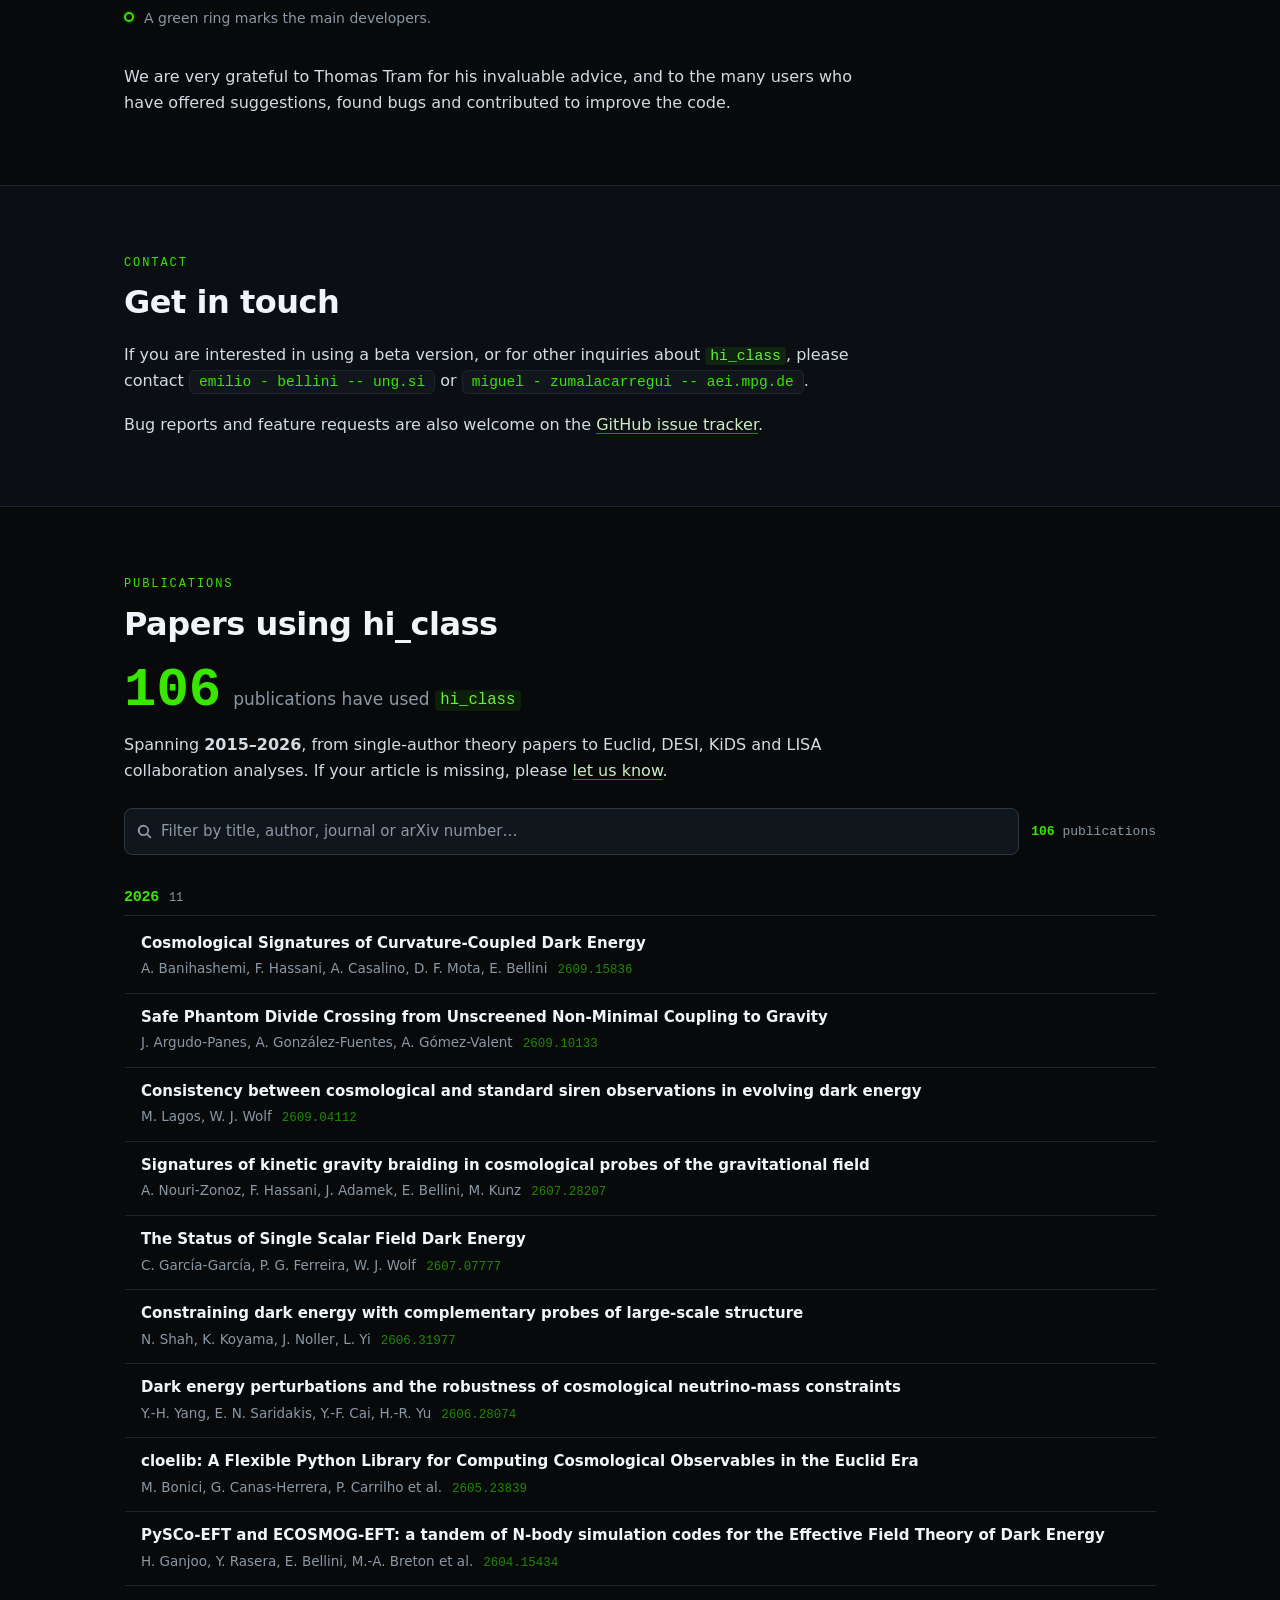
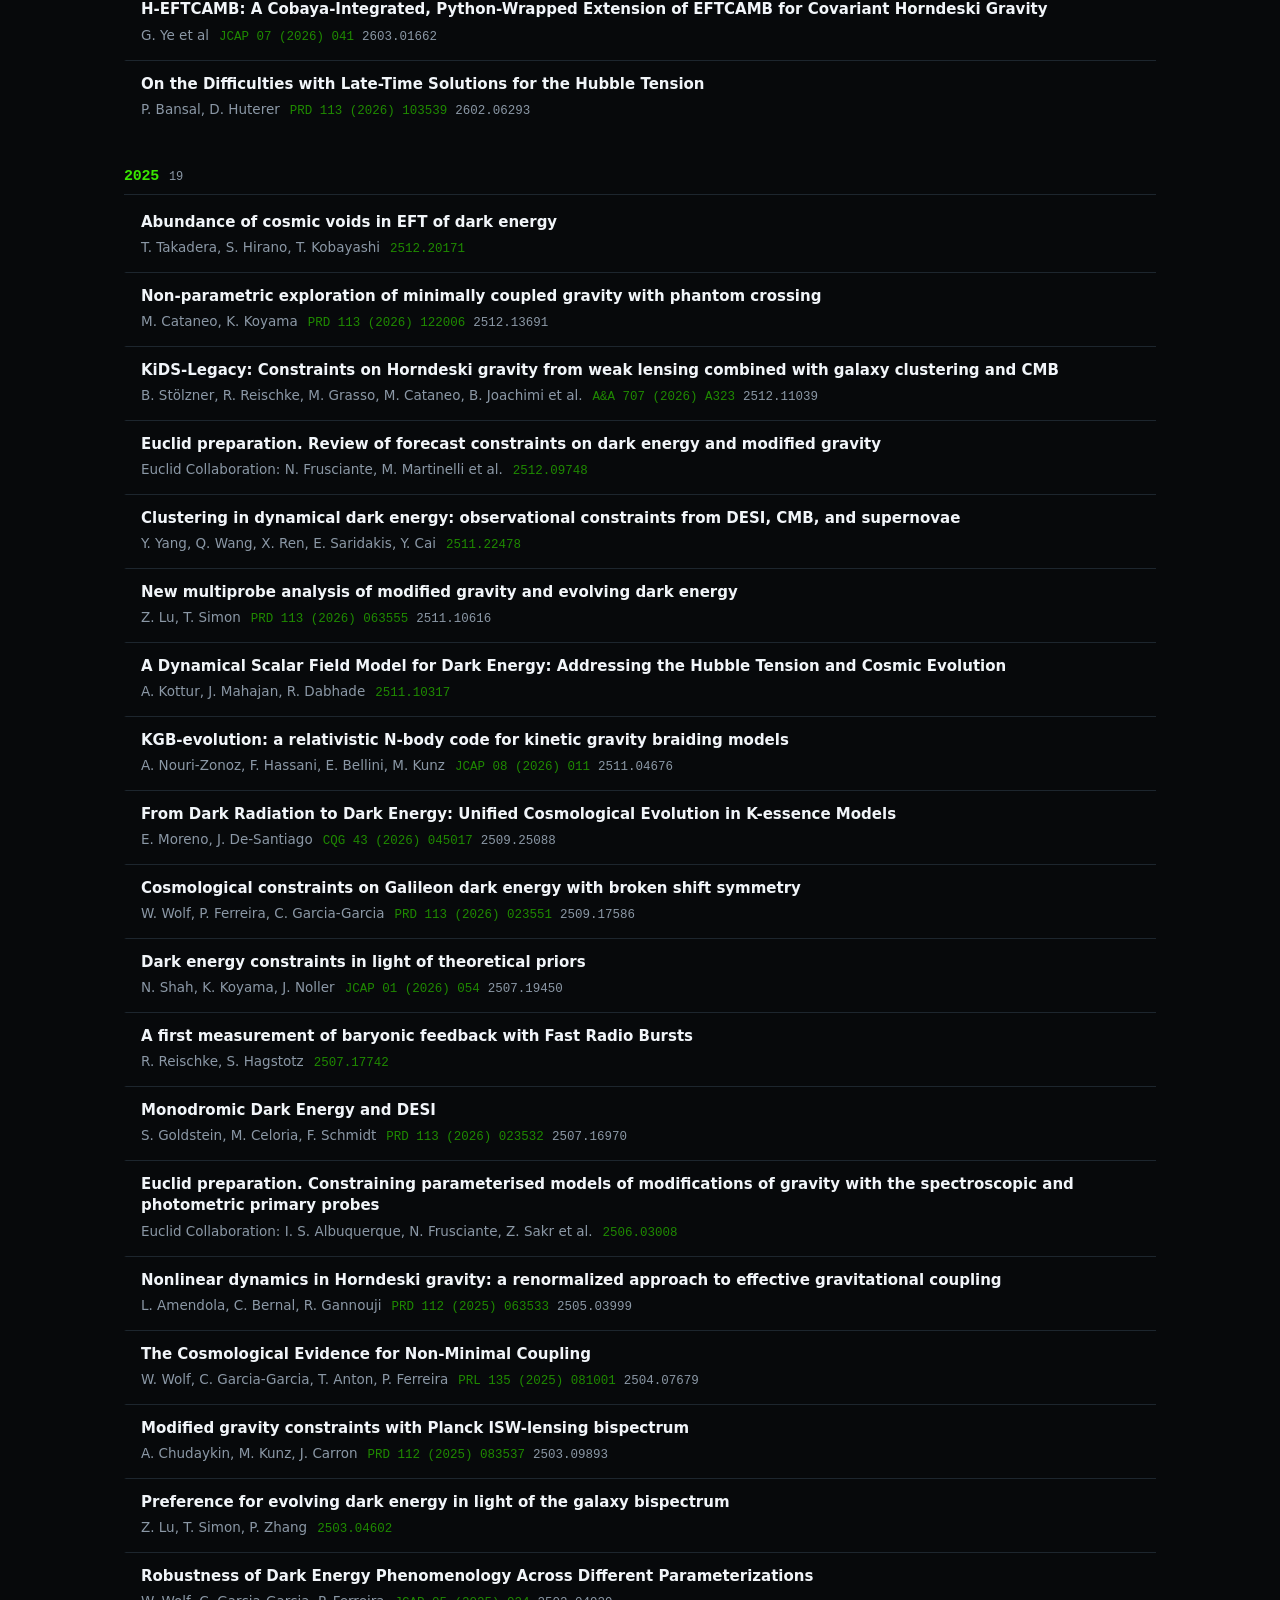
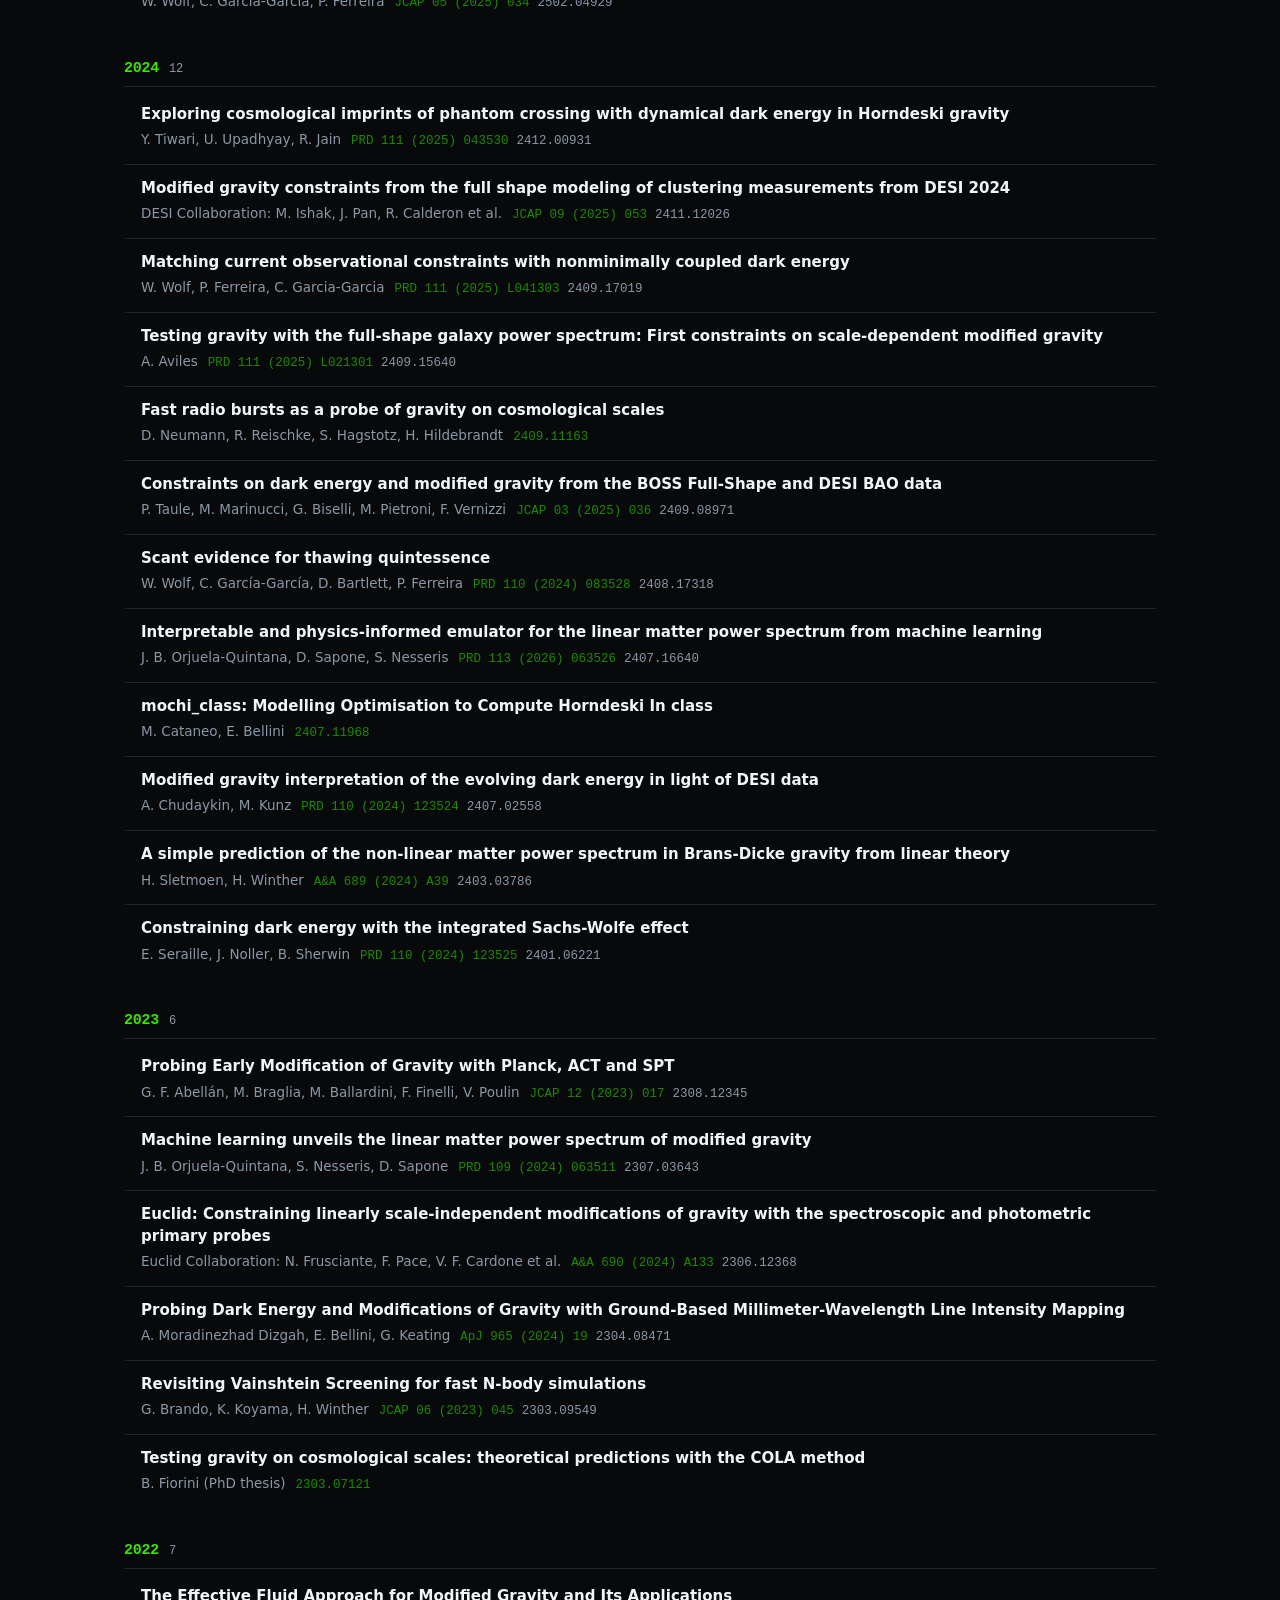
==== commit ece81a57: "Release v3.4.0.1: add Weyl power spectrum file output Write wPk spectra with redshift and initial-co" ====
--- a/docs/index.html
+++ b/docs/index.html
@@ -71,7 +71,7 @@
 
     <p class="badges">
       <a class="badge badge--count" href="#pubs"><b id="hero-pub-count">106</b> papers</a>
-      <span class="badge">v3.4.0.0</span>
+      <span class="badge">v3.4.0.1</span>
       <a class="badge" href="https://pypi.org/project/hiclassy/" target="_blank" rel="noopener">pip install hiclassy</a>
       <a class="badge" href="http://class-code.net/" target="_blank" rel="noopener">built on CLASS</a>
       <a class="badge" href="https://ascl.net/1808.010" target="_blank" rel="noopener">ascl:1808.010</a>
@@ -596,7 +596,7 @@
         <svg viewBox="0 0 16 16" aria-hidden="true"><path d="M8 0C3.58 0 0 3.58 0 8c0 3.54 2.29 6.53 5.47 7.59.4.07.55-.17.55-.38 0-.19-.01-.82-.01-1.49-2.01.37-2.53-.49-2.69-.94-.09-.23-.48-.94-.82-1.13-.28-.15-.68-.52-.01-.53.63-.01 1.08.58 1.23.82.72 1.21 1.87.87 2.33.66.07-.52.28-.87.51-1.07-1.78-.2-3.64-.89-3.64-3.95 0-.87.31-1.59.82-2.15-.08-.2-.36-1.02.08-2.12 0 0 .67-.21 2.2.82.64-.18 1.32-.27 2-.27s1.36.09 2 .27c1.53-1.04 2.2-.82 2.2-.82.44 1.1.16 1.92.08 2.12.51.56.82 1.27.82 2.15 0 3.07-1.87 3.75-3.65 3.95.29.25.54.73.54 1.48 0 1.07-.01 1.93-.01 2.2 0 .21.15.46.55.38A8.01 8.01 0 0016 8c0-4.42-3.58-8-8-8z"/></svg>
         Clone on GitHub
       </a>
-      <a class="btn" href="https://github.com/hiclass-code/hi_class_public/archive/refs/tags/v3.4.0.0.zip">
+      <a class="btn" href="https://github.com/hiclass-code/hi_class_public/archive/refs/tags/v3.4.0.1.zip">
         <svg viewBox="0 0 16 16" aria-hidden="true"><path d="M8 1a.75.75 0 01.75.75v7.19l2.22-2.22a.75.75 0 111.06 1.06l-3.5 3.5a.75.75 0 01-1.06 0l-3.5-3.5a.75.75 0 011.06-1.06l2.22 2.22V1.75A.75.75 0 018 1zM2.75 13a.75.75 0 000 1.5h10.5a.75.75 0 000-1.5H2.75z"/></svg>
         Download .zip
       </a>
@@ -605,13 +605,13 @@
 
     <h3 class="eyebrow" style="margin-top:44px">Versions</h3>
     <div class="prose">
-      <p>The current release is <b class="num">v3.4.0.0</b>, built on
+      <p>The current release is <b class="num">v3.4.0.1</b>, built on
         <b class="num">CLASS v3.4.0</b>, and is available from the default <code>master</code> branch.
         Use the release archive above for a fixed version, or clone <code>master</code> for subsequent updates.
         The Python wrapper carries the same number on PyPI:
         <a href="https://pypi.org/project/hiclassy/" target="_blank" rel="noopener"><code>hiclassy</code></a>
-        <b class="num">3.4.0.0</b>.</p>
-      <p>hi_class retains the functionality of the corresponding CLASS version and adds support for modified gravity. hi_class v3.4.0.0 is based on CLASS v3.4.0, so the standard CLASS v3.4.0 features, input parameters and outputs are available.</p>
+        <b class="num">3.4.0.1</b>.</p>
+      <p>hi_class retains the functionality of the corresponding CLASS version and adds support for modified gravity. hi_class v3.4.0.1 is based on CLASS v3.4.0, so the standard CLASS v3.4.0 features, input parameters and outputs are available.</p>
     </div>
 
     <h3 class="eyebrow" style="margin-top:44px">Interfaces</h3>
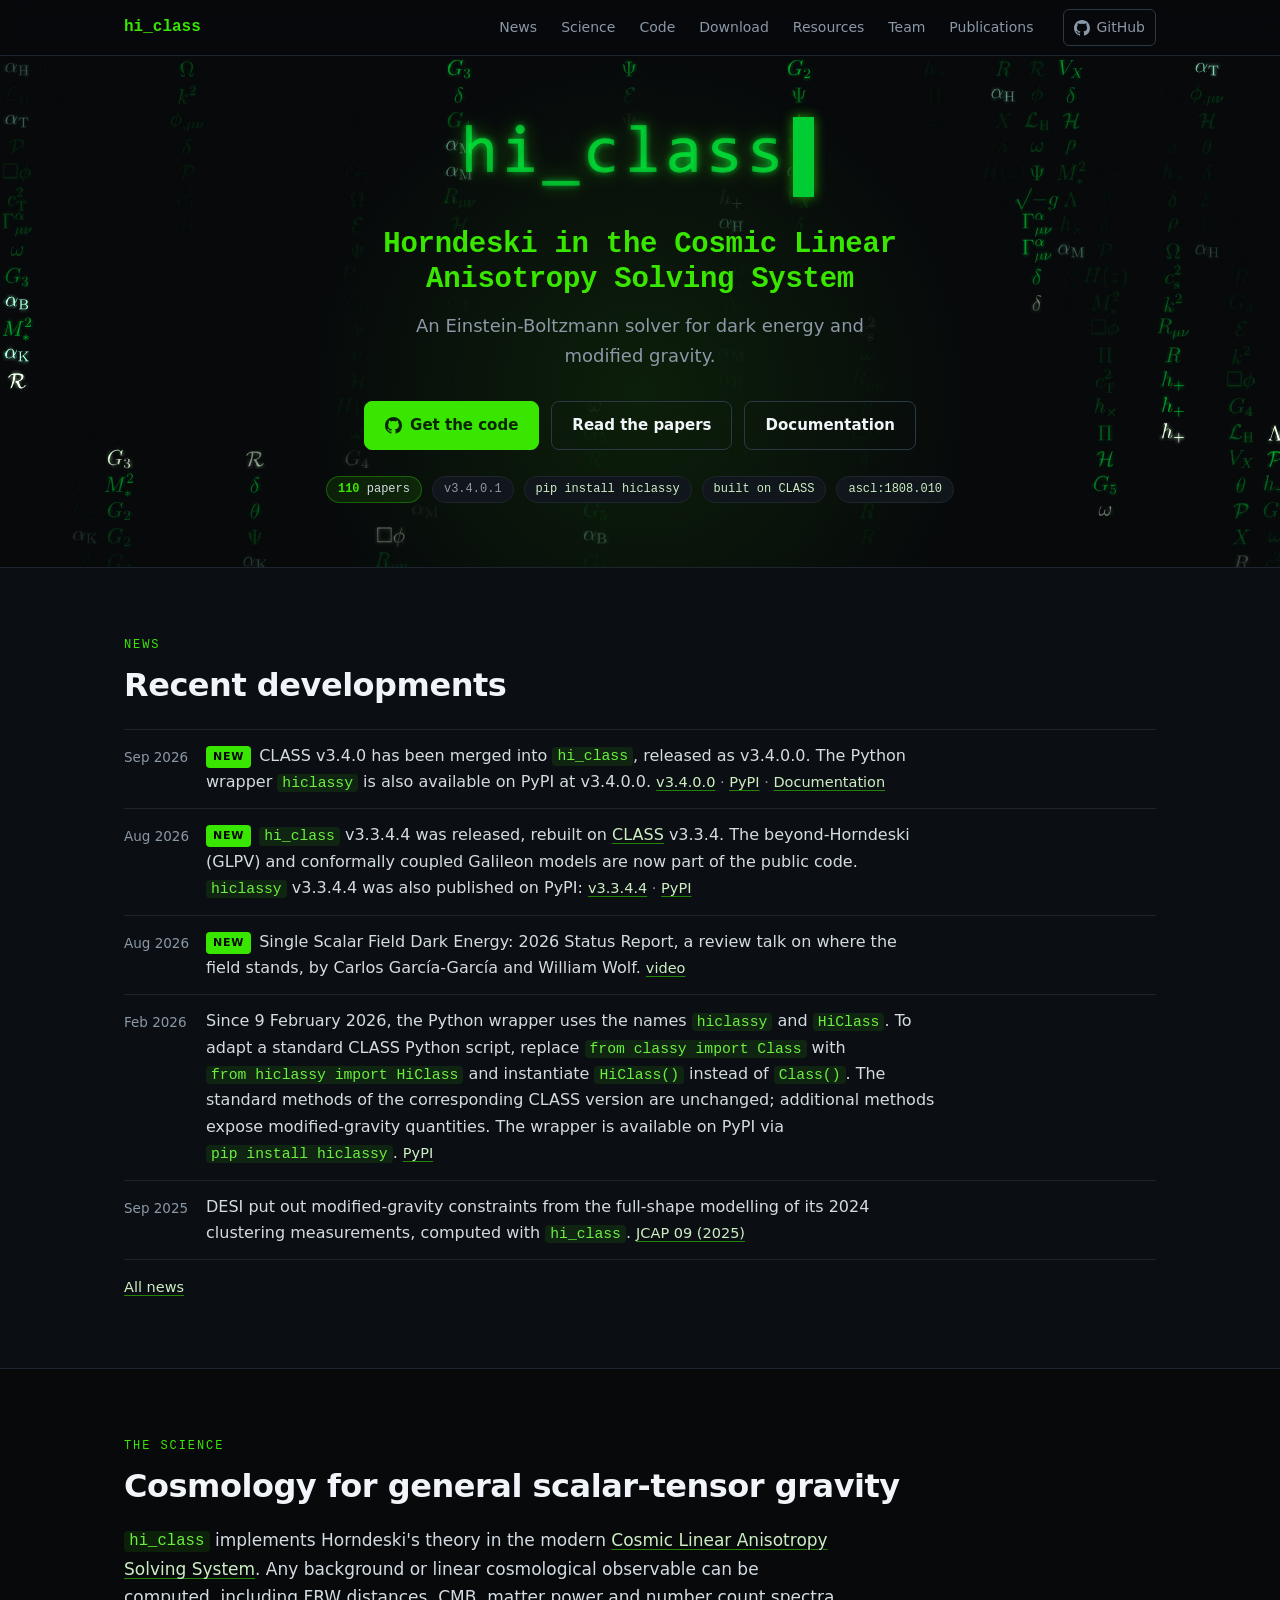
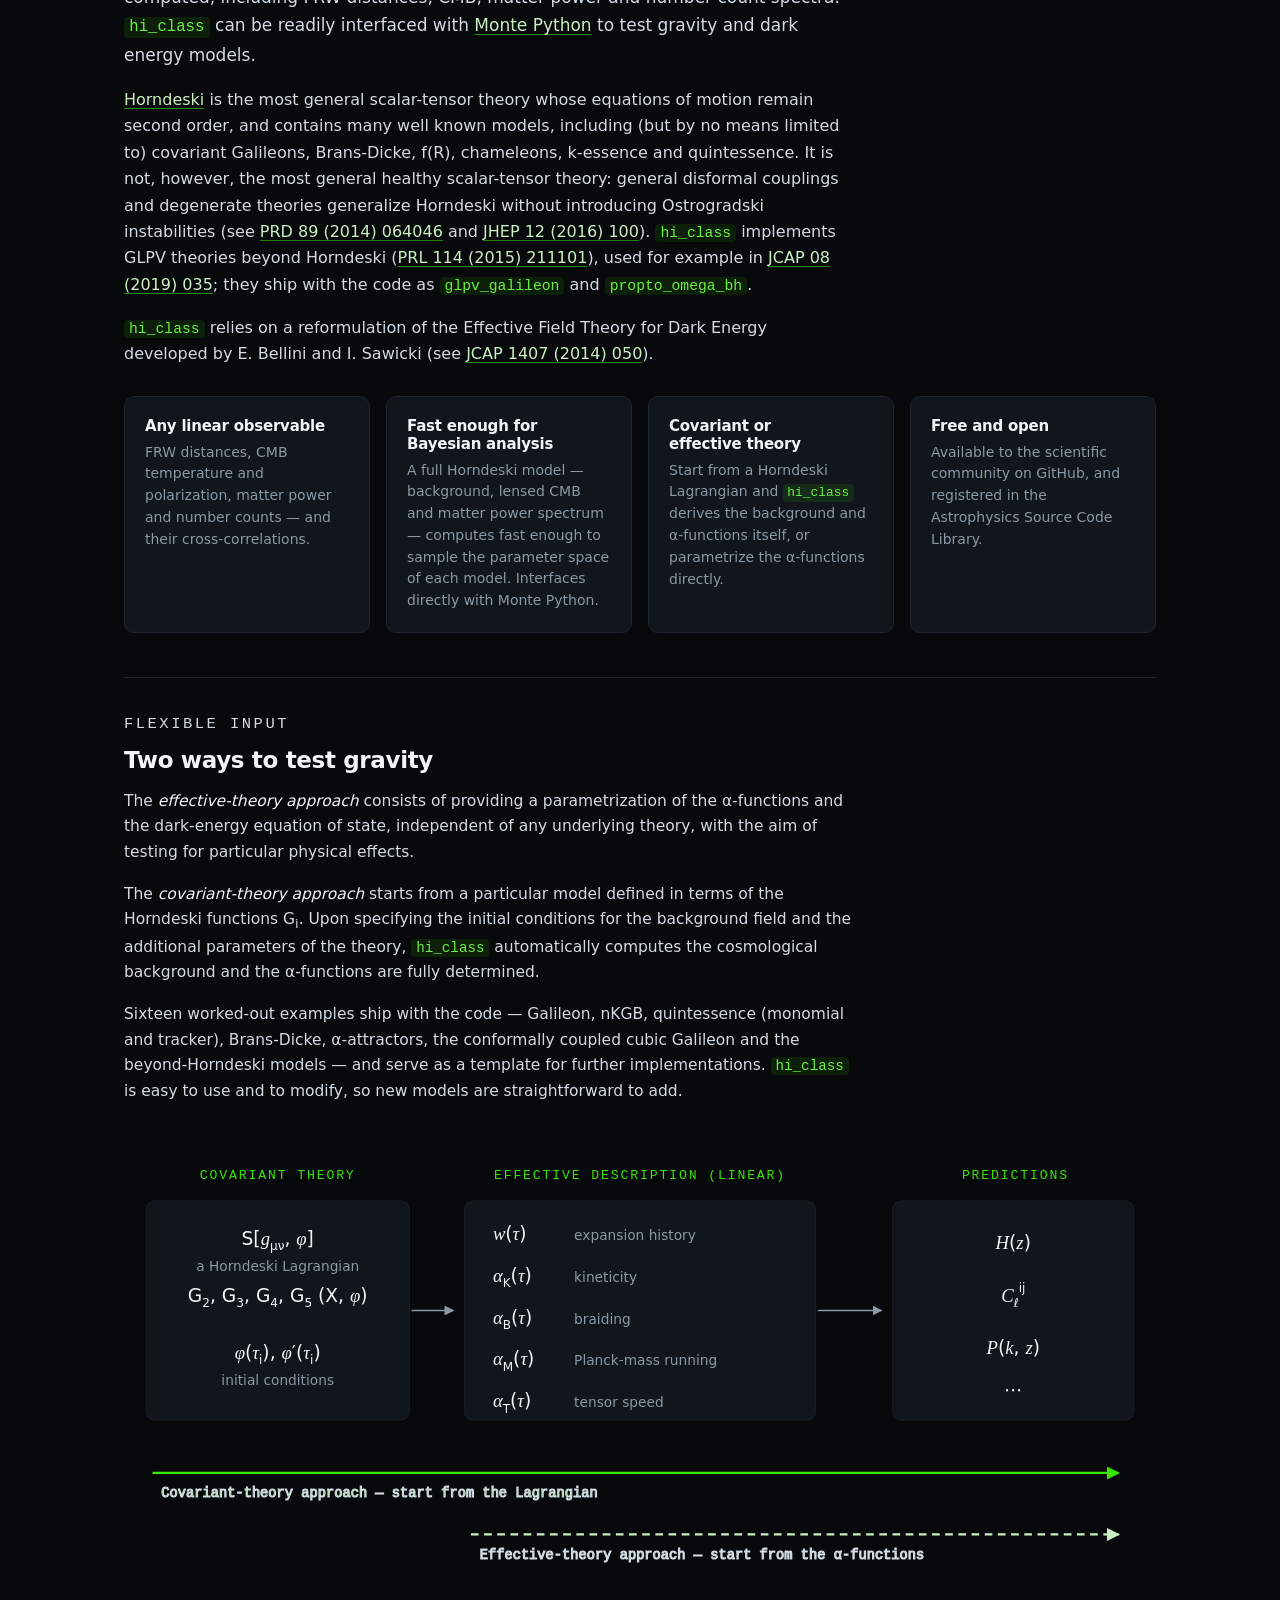
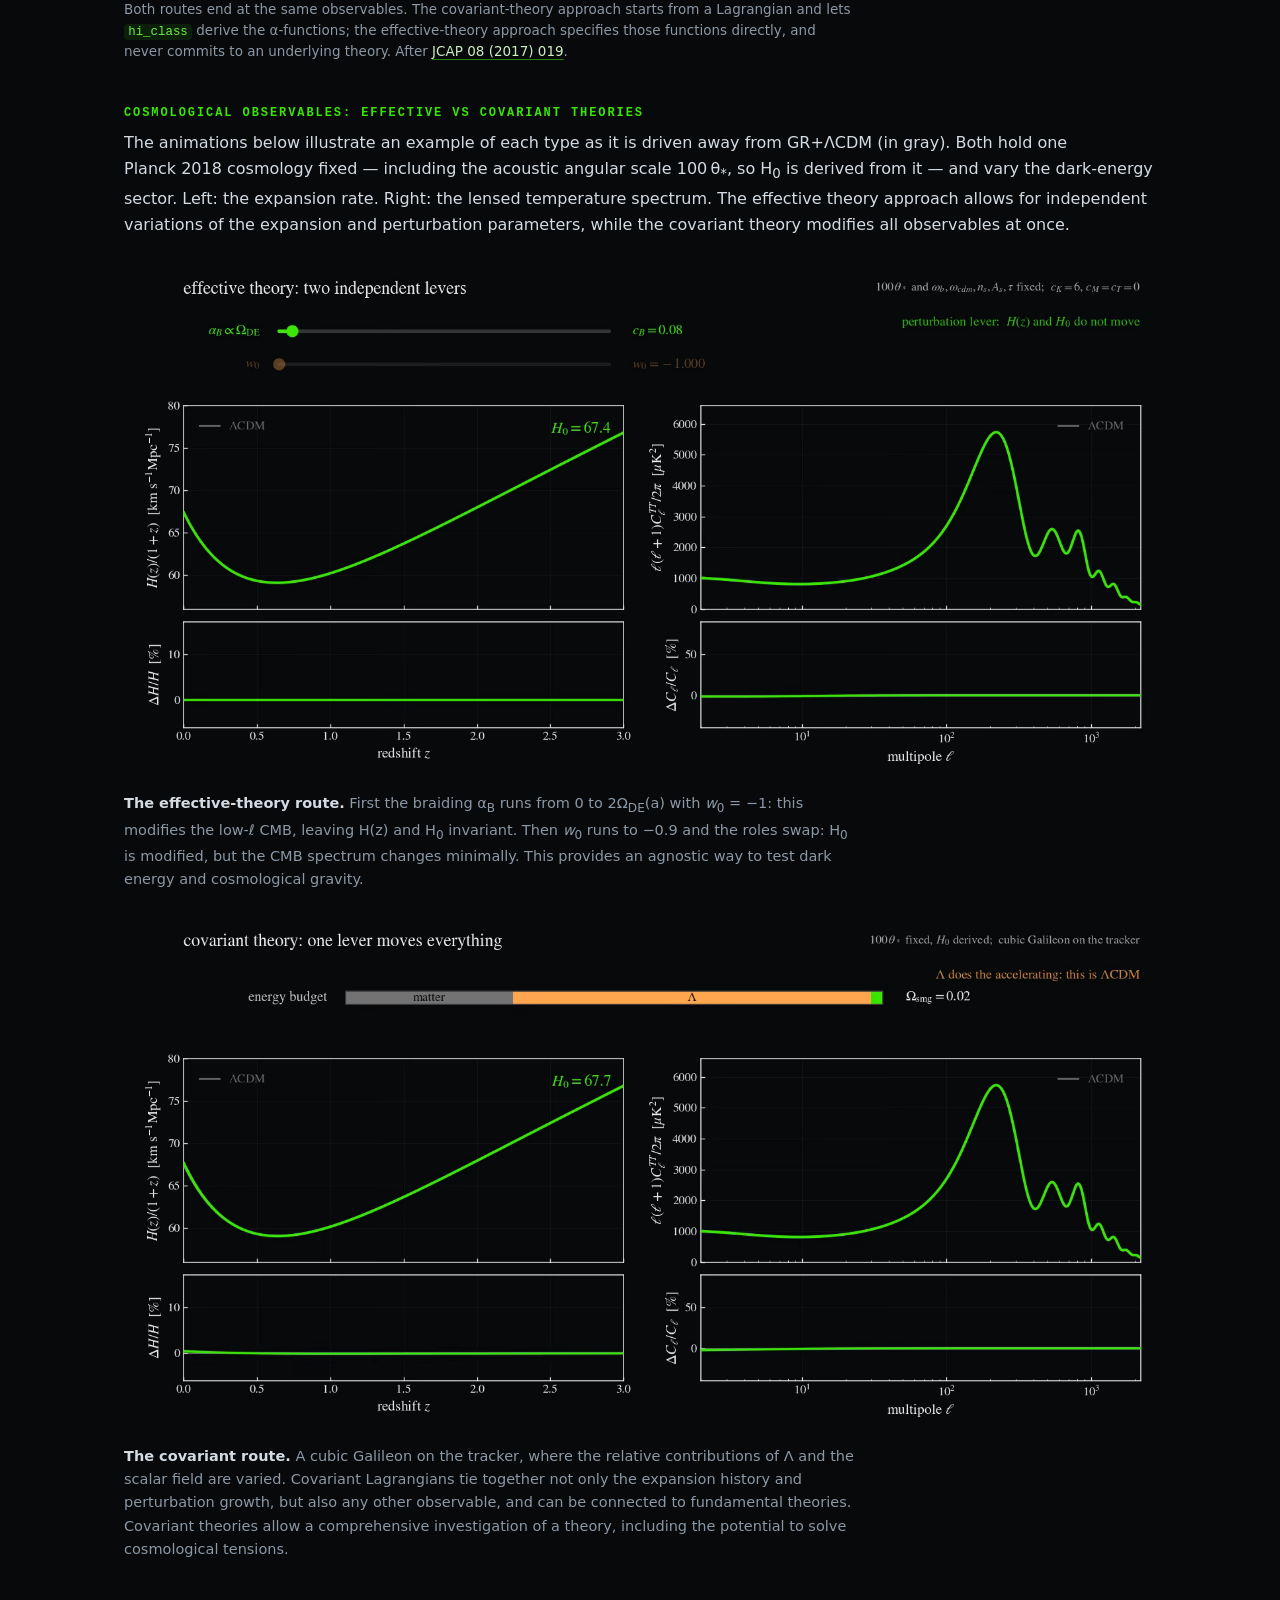
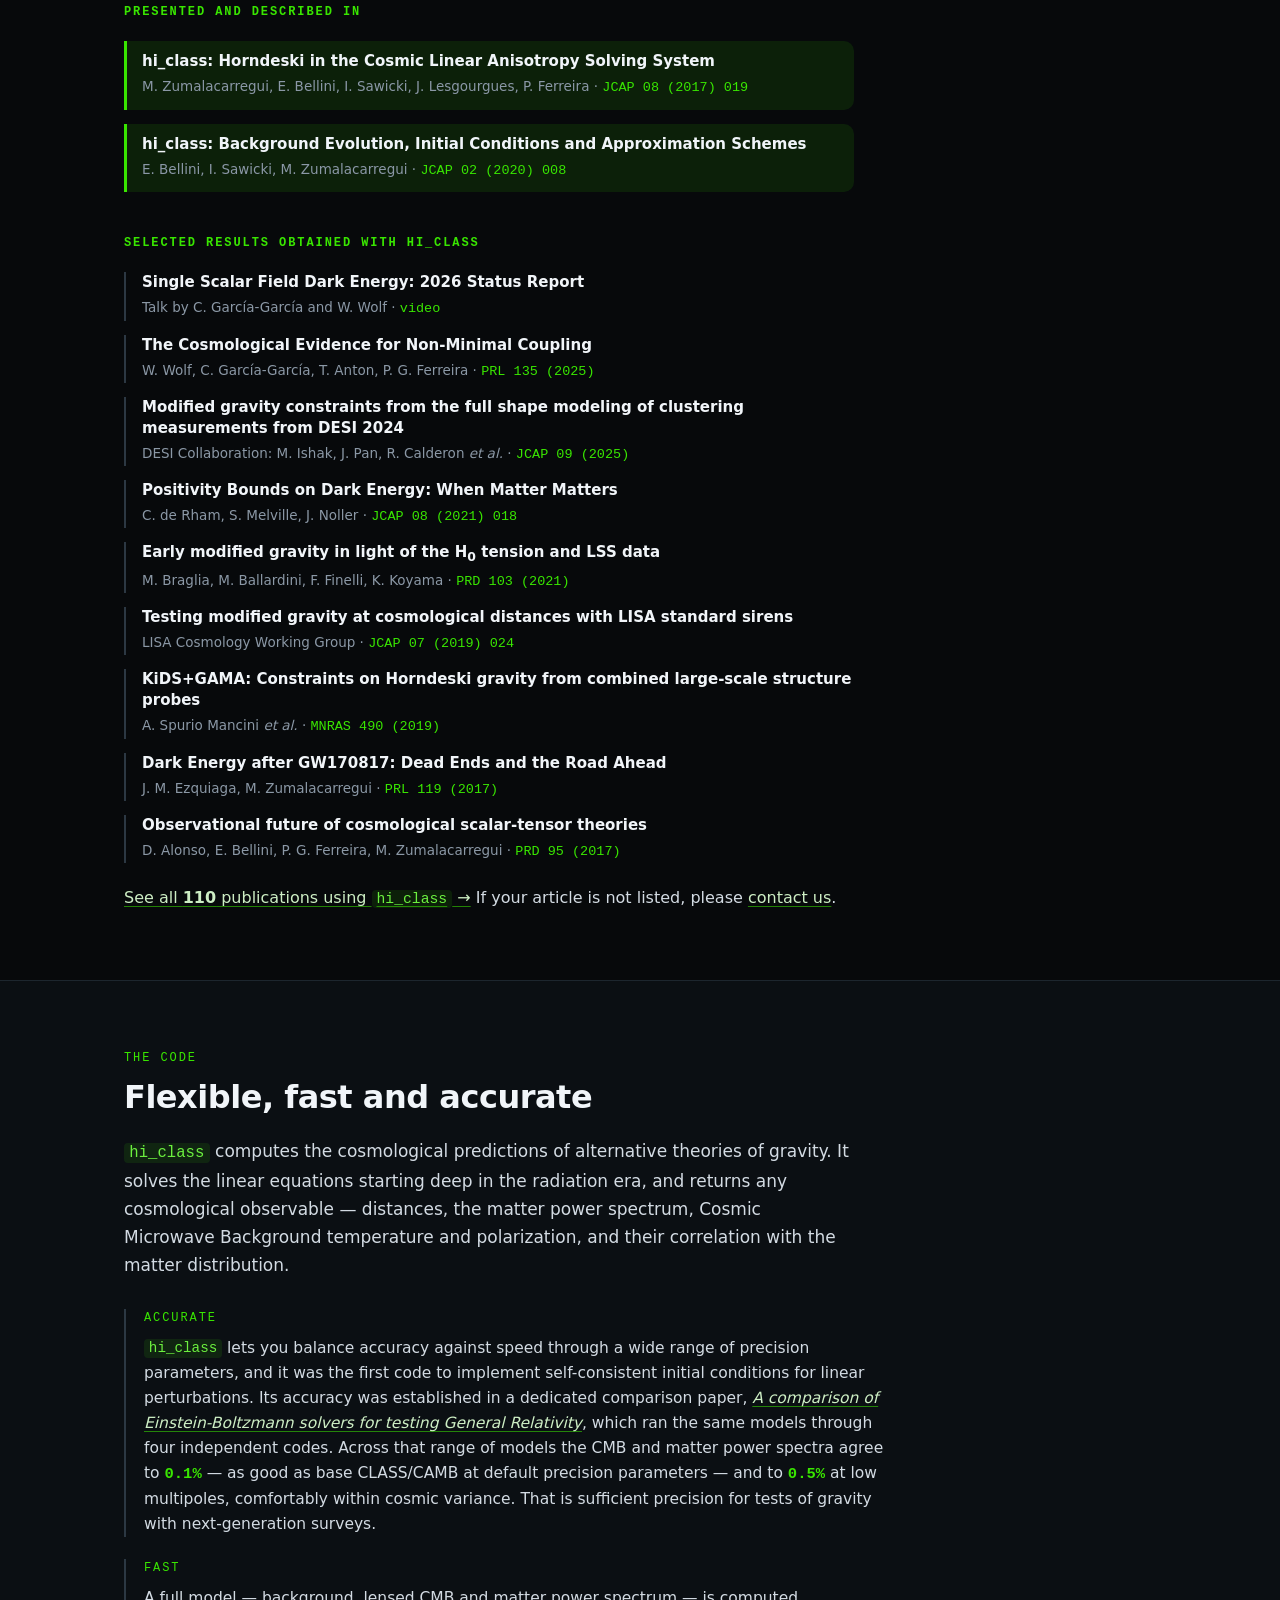
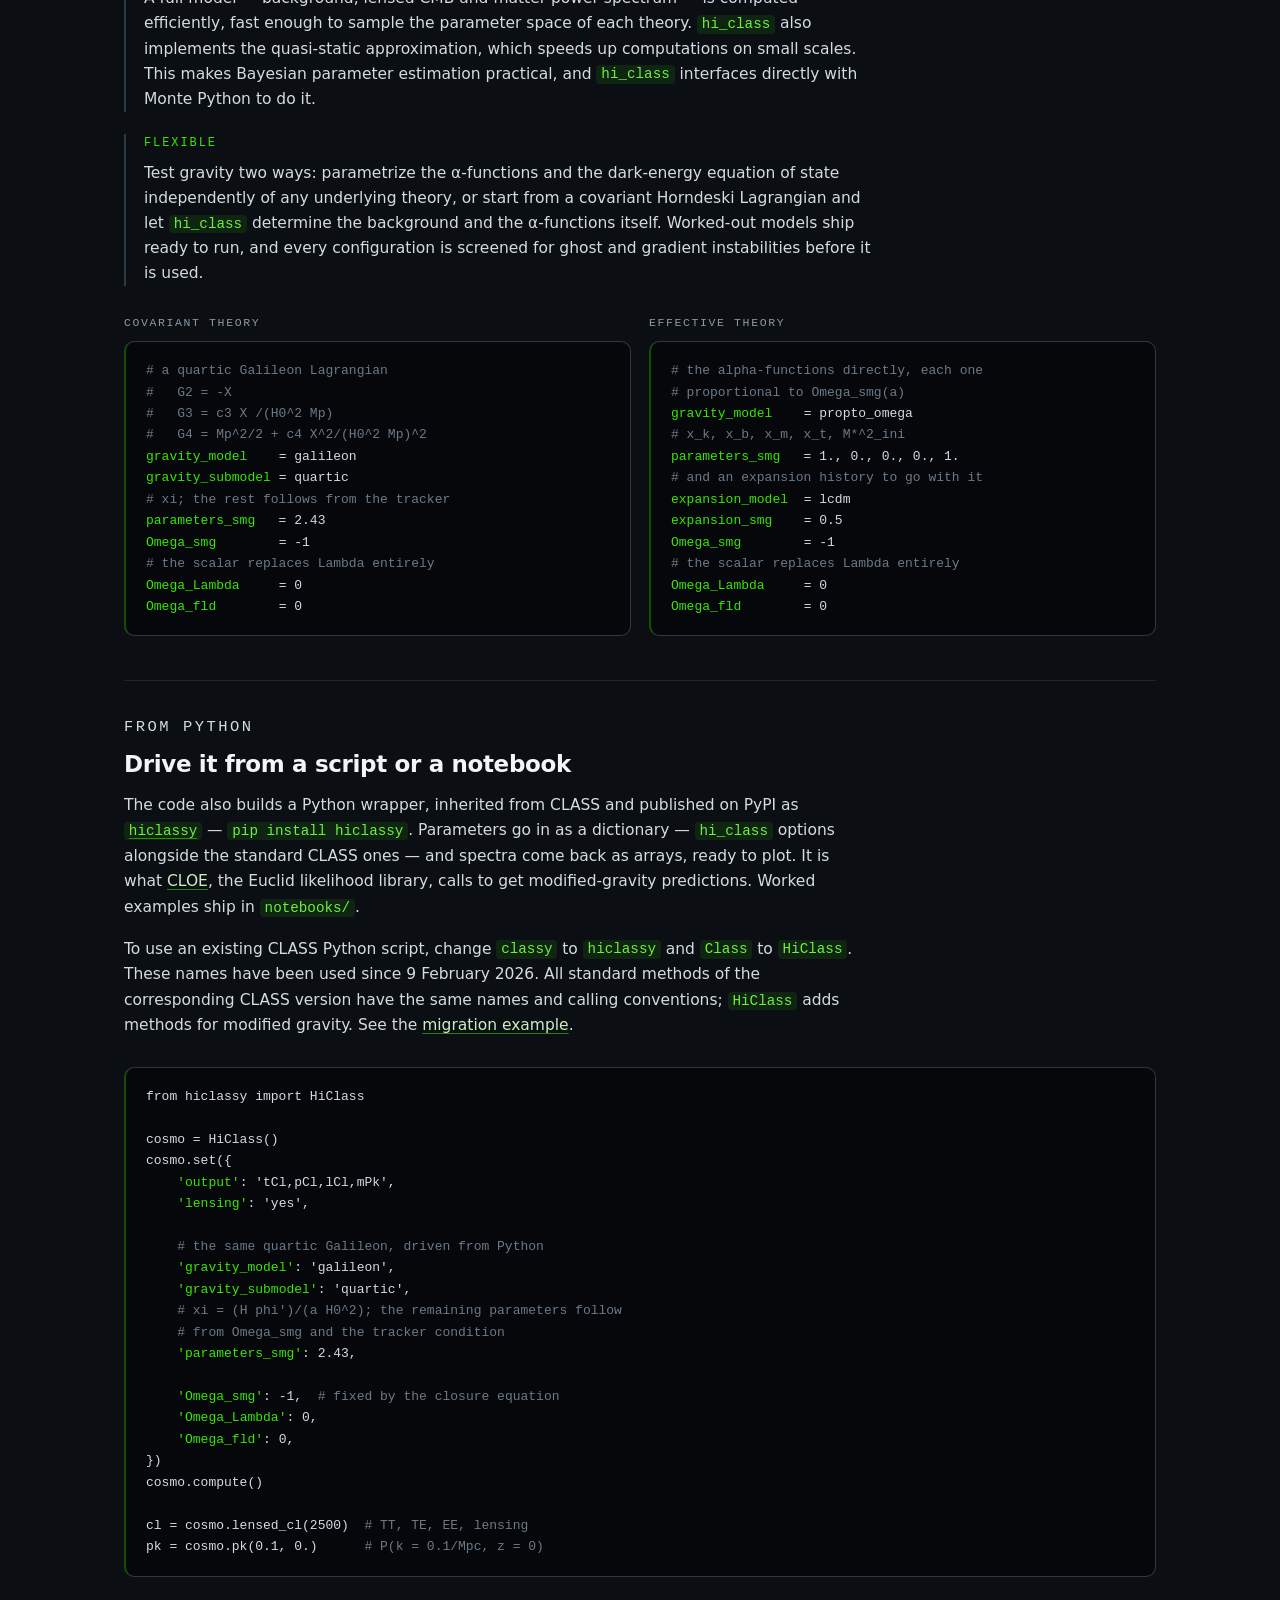
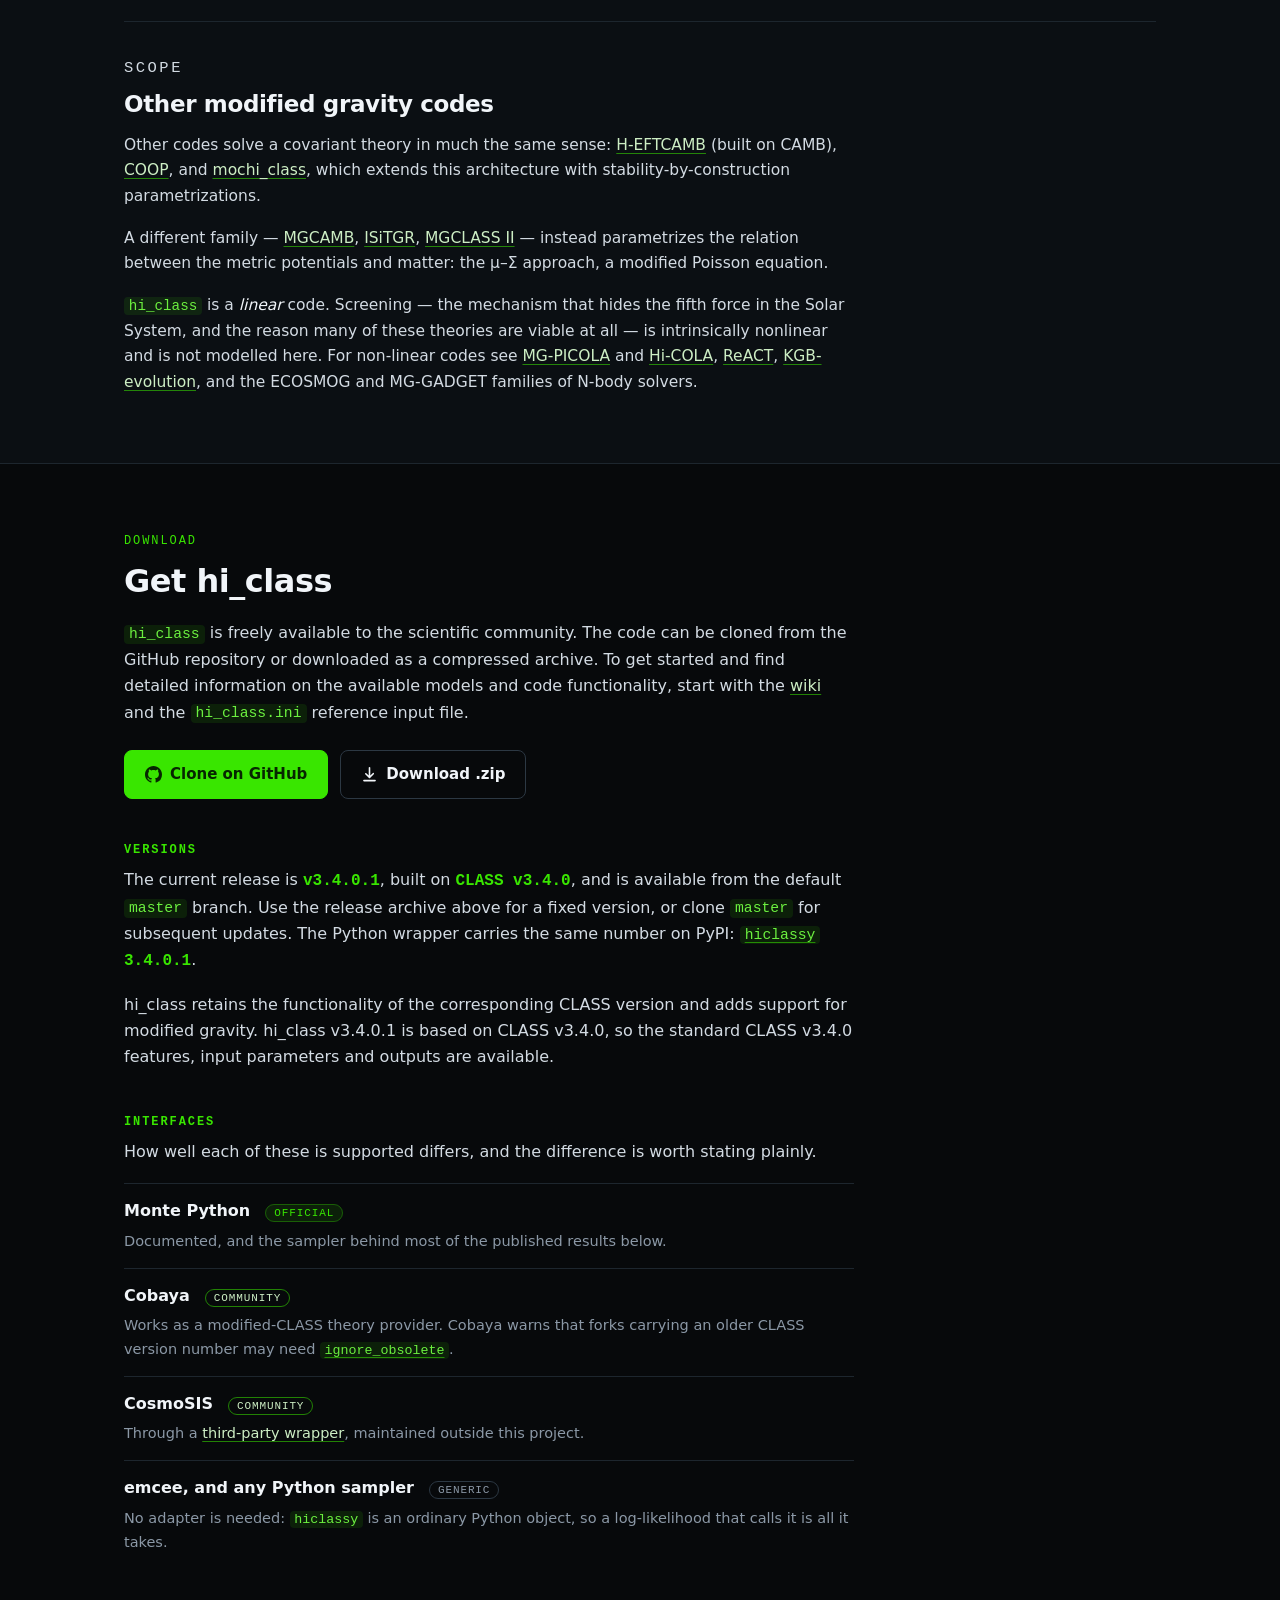
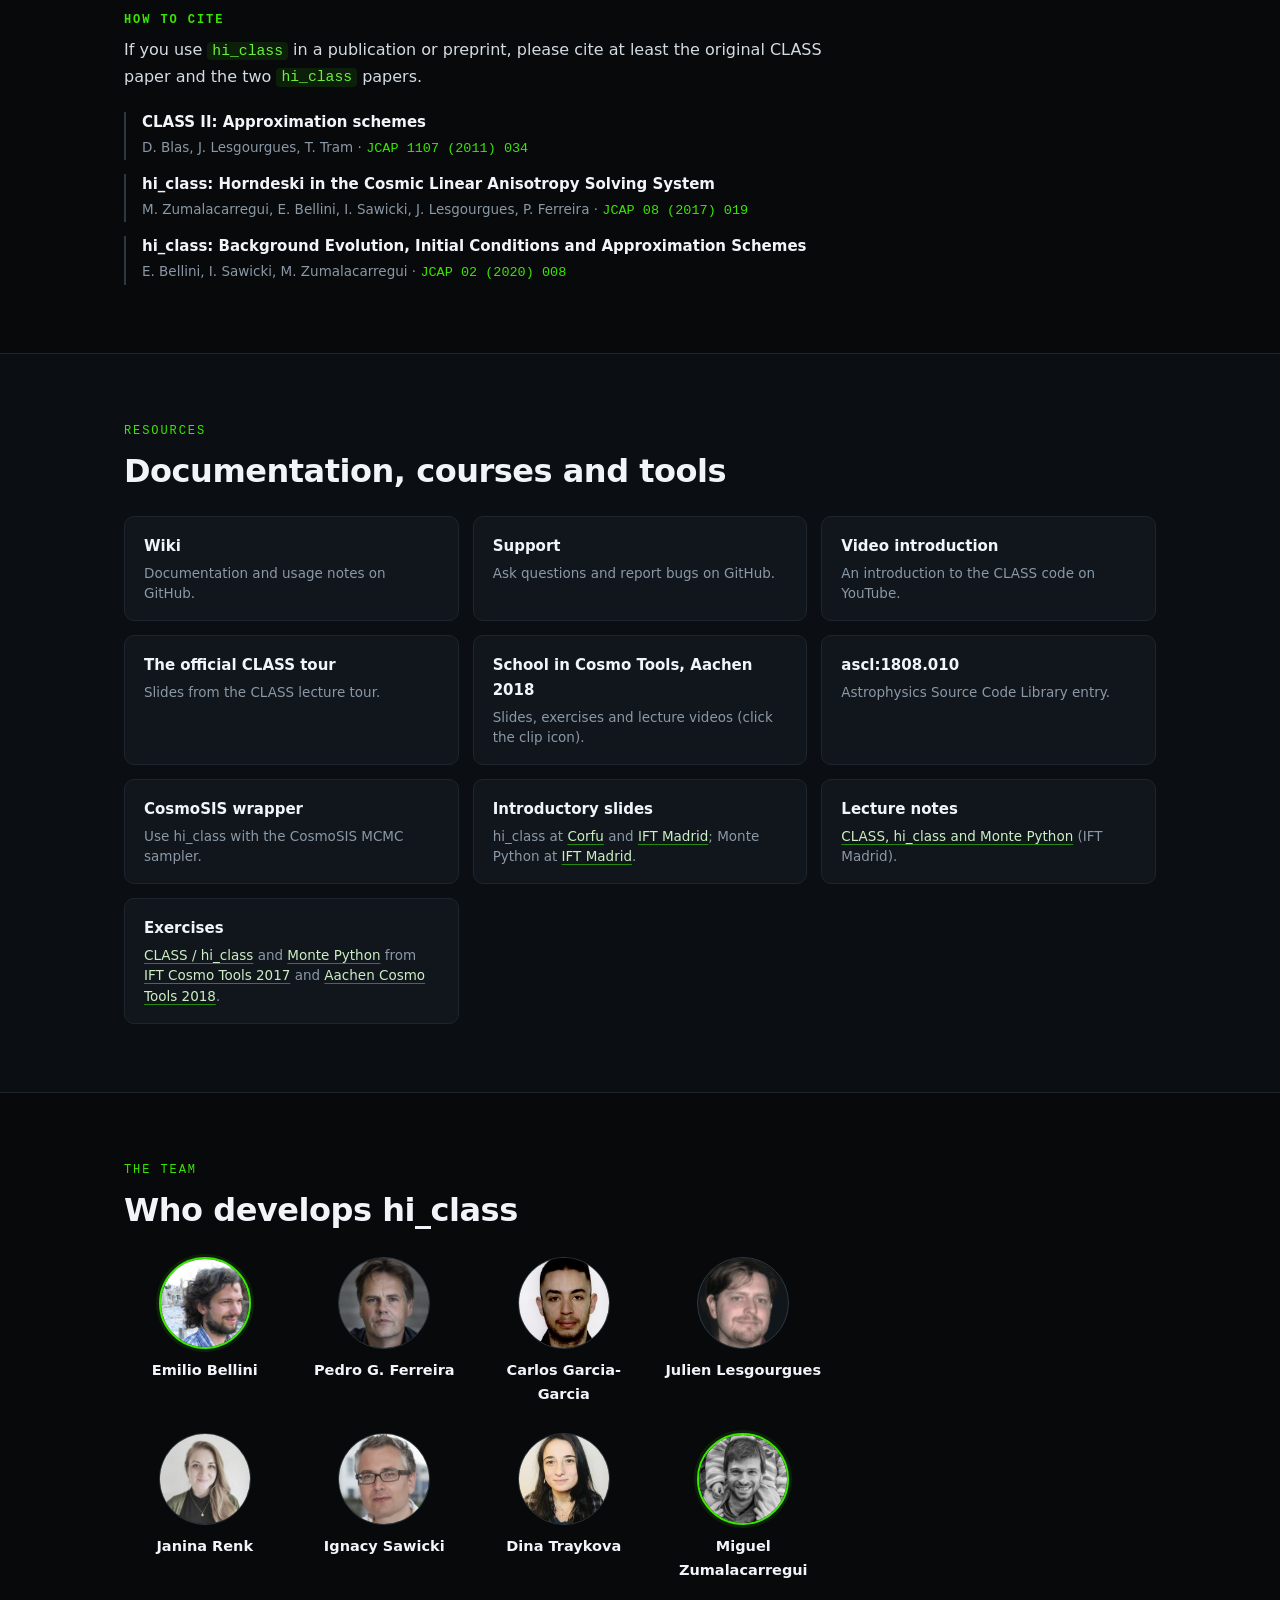
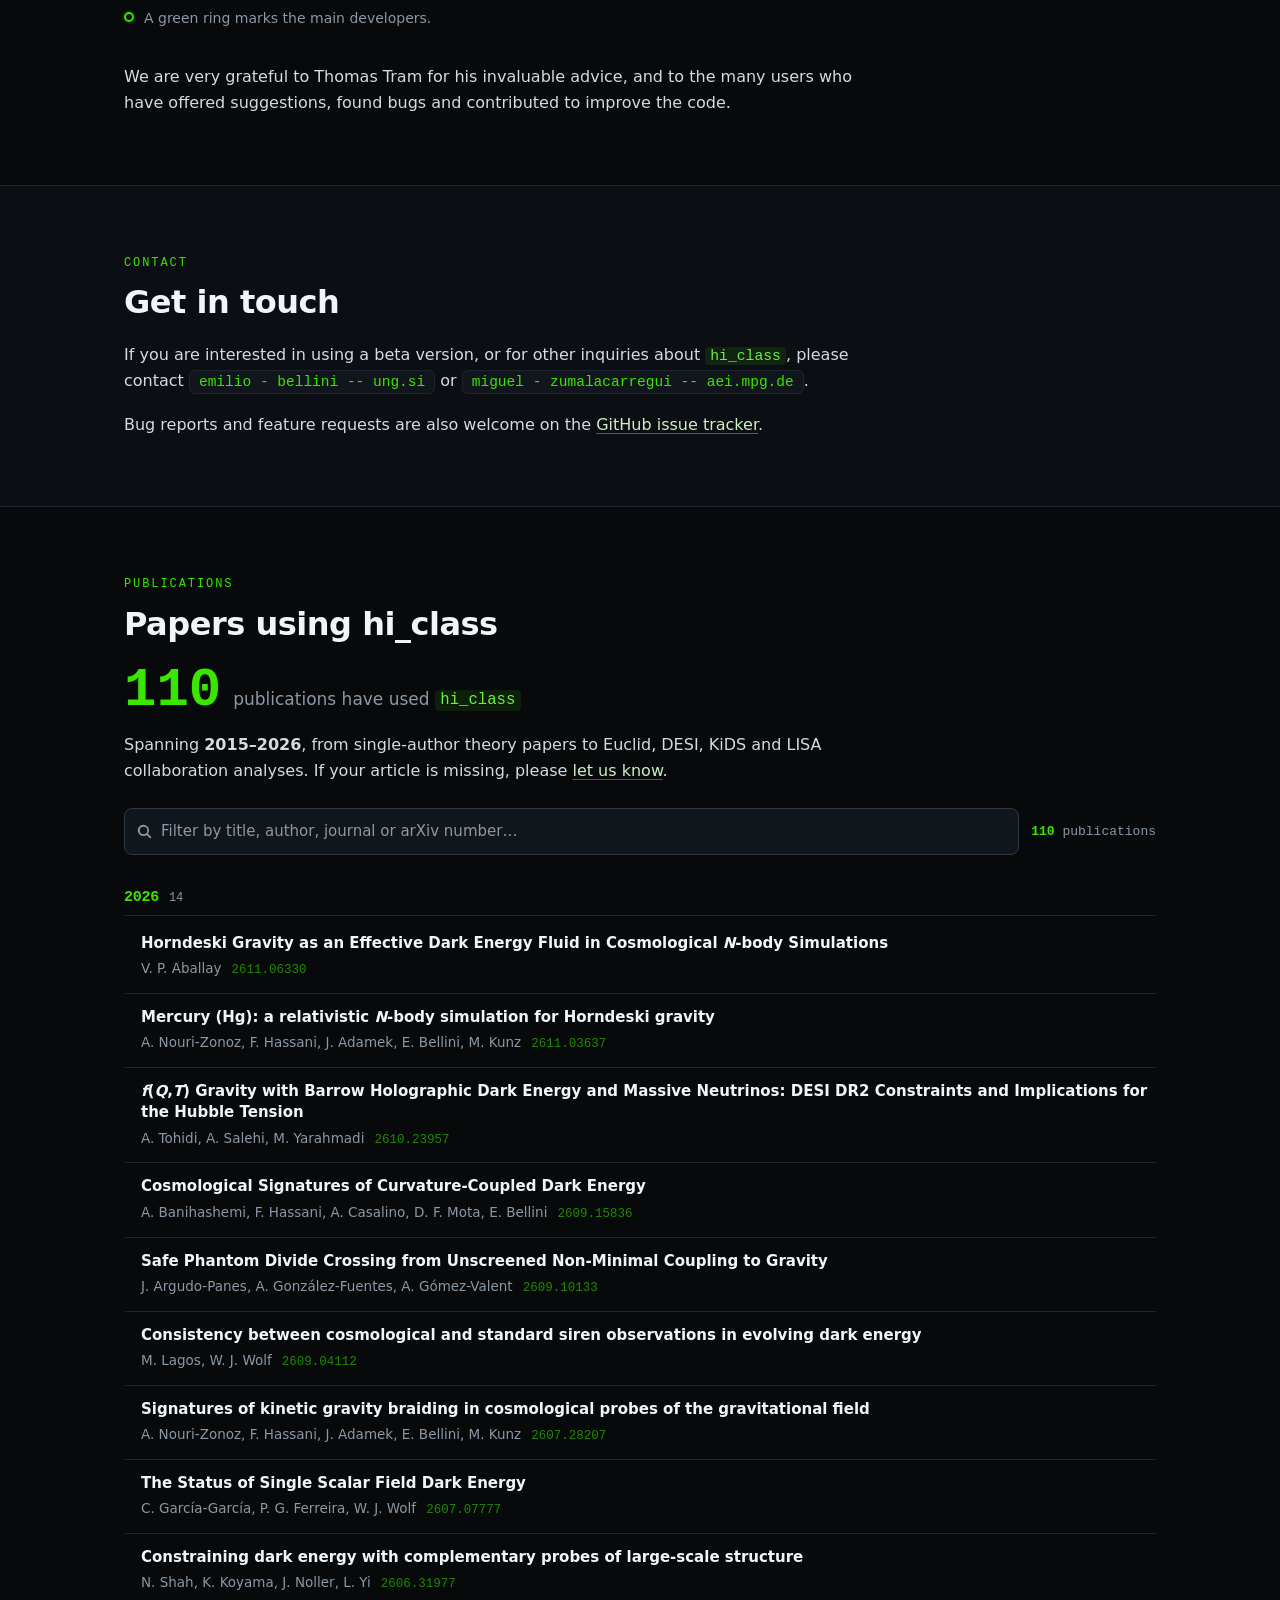
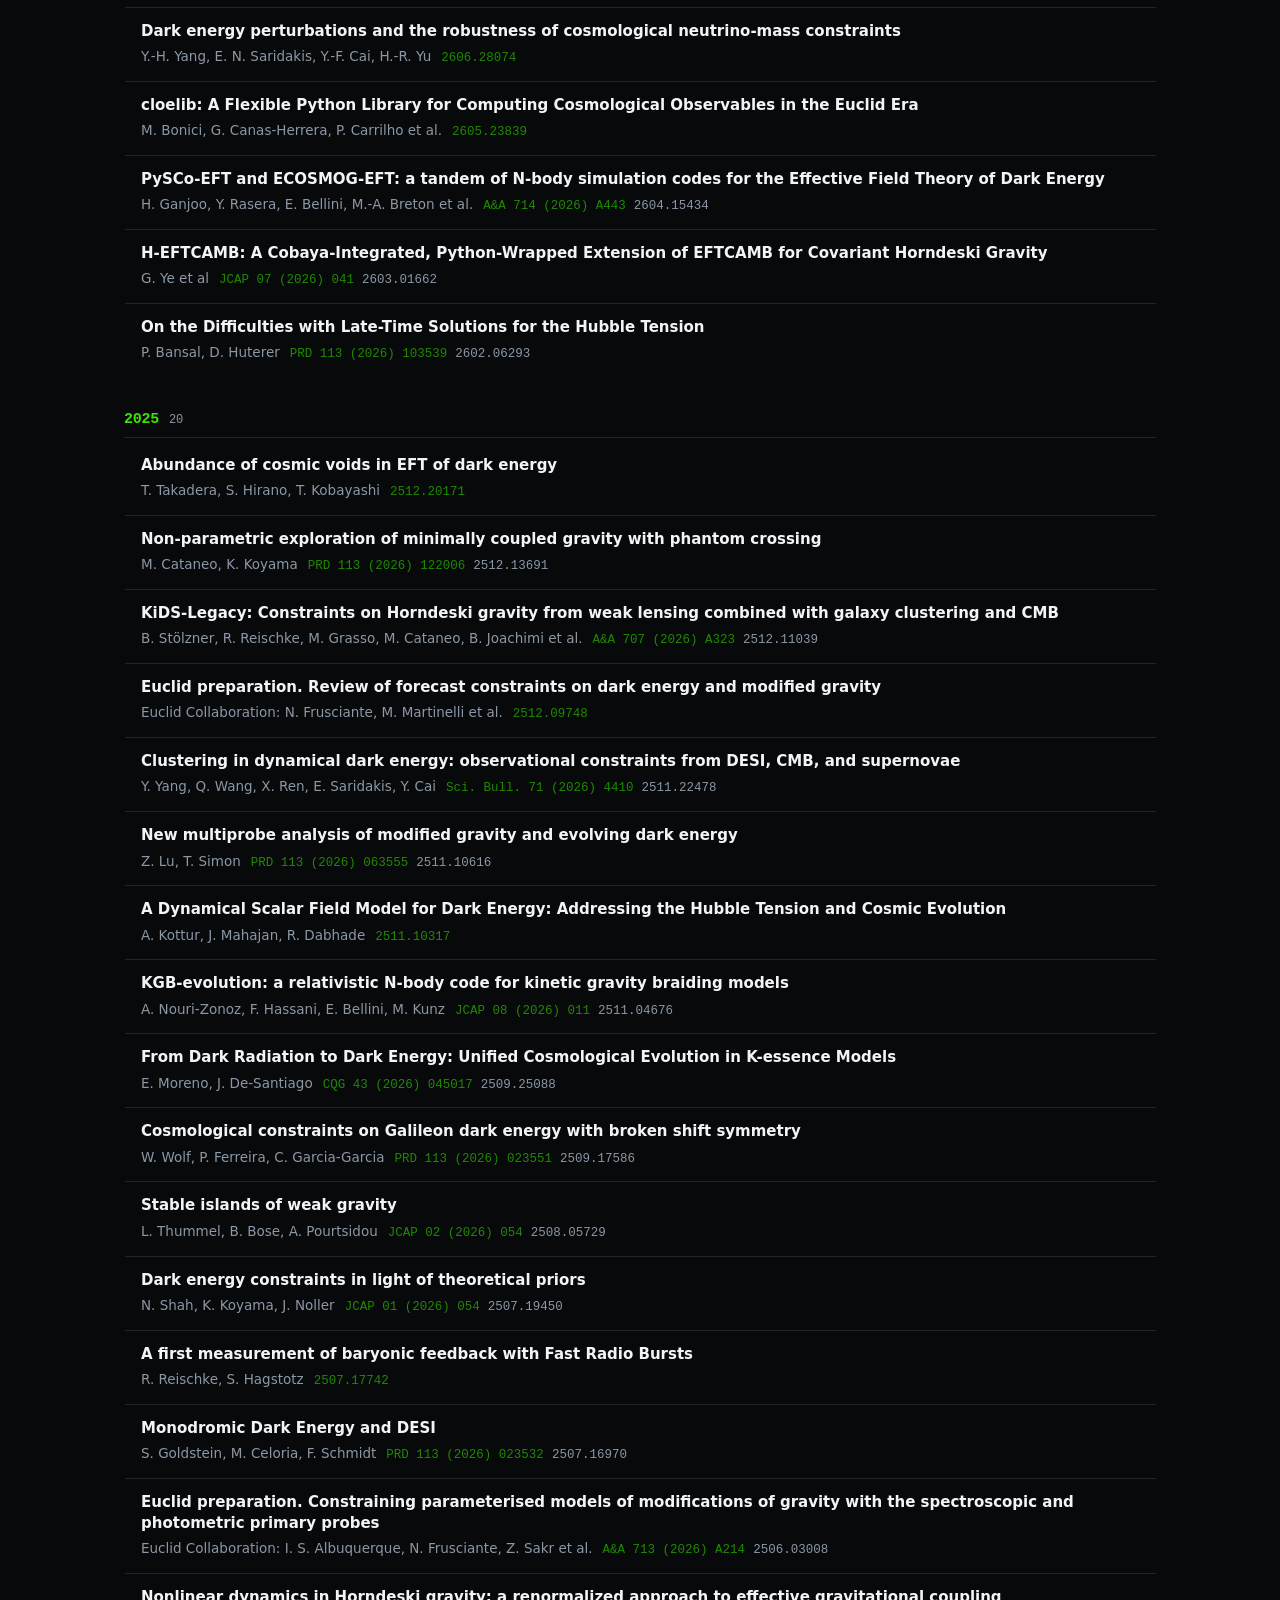
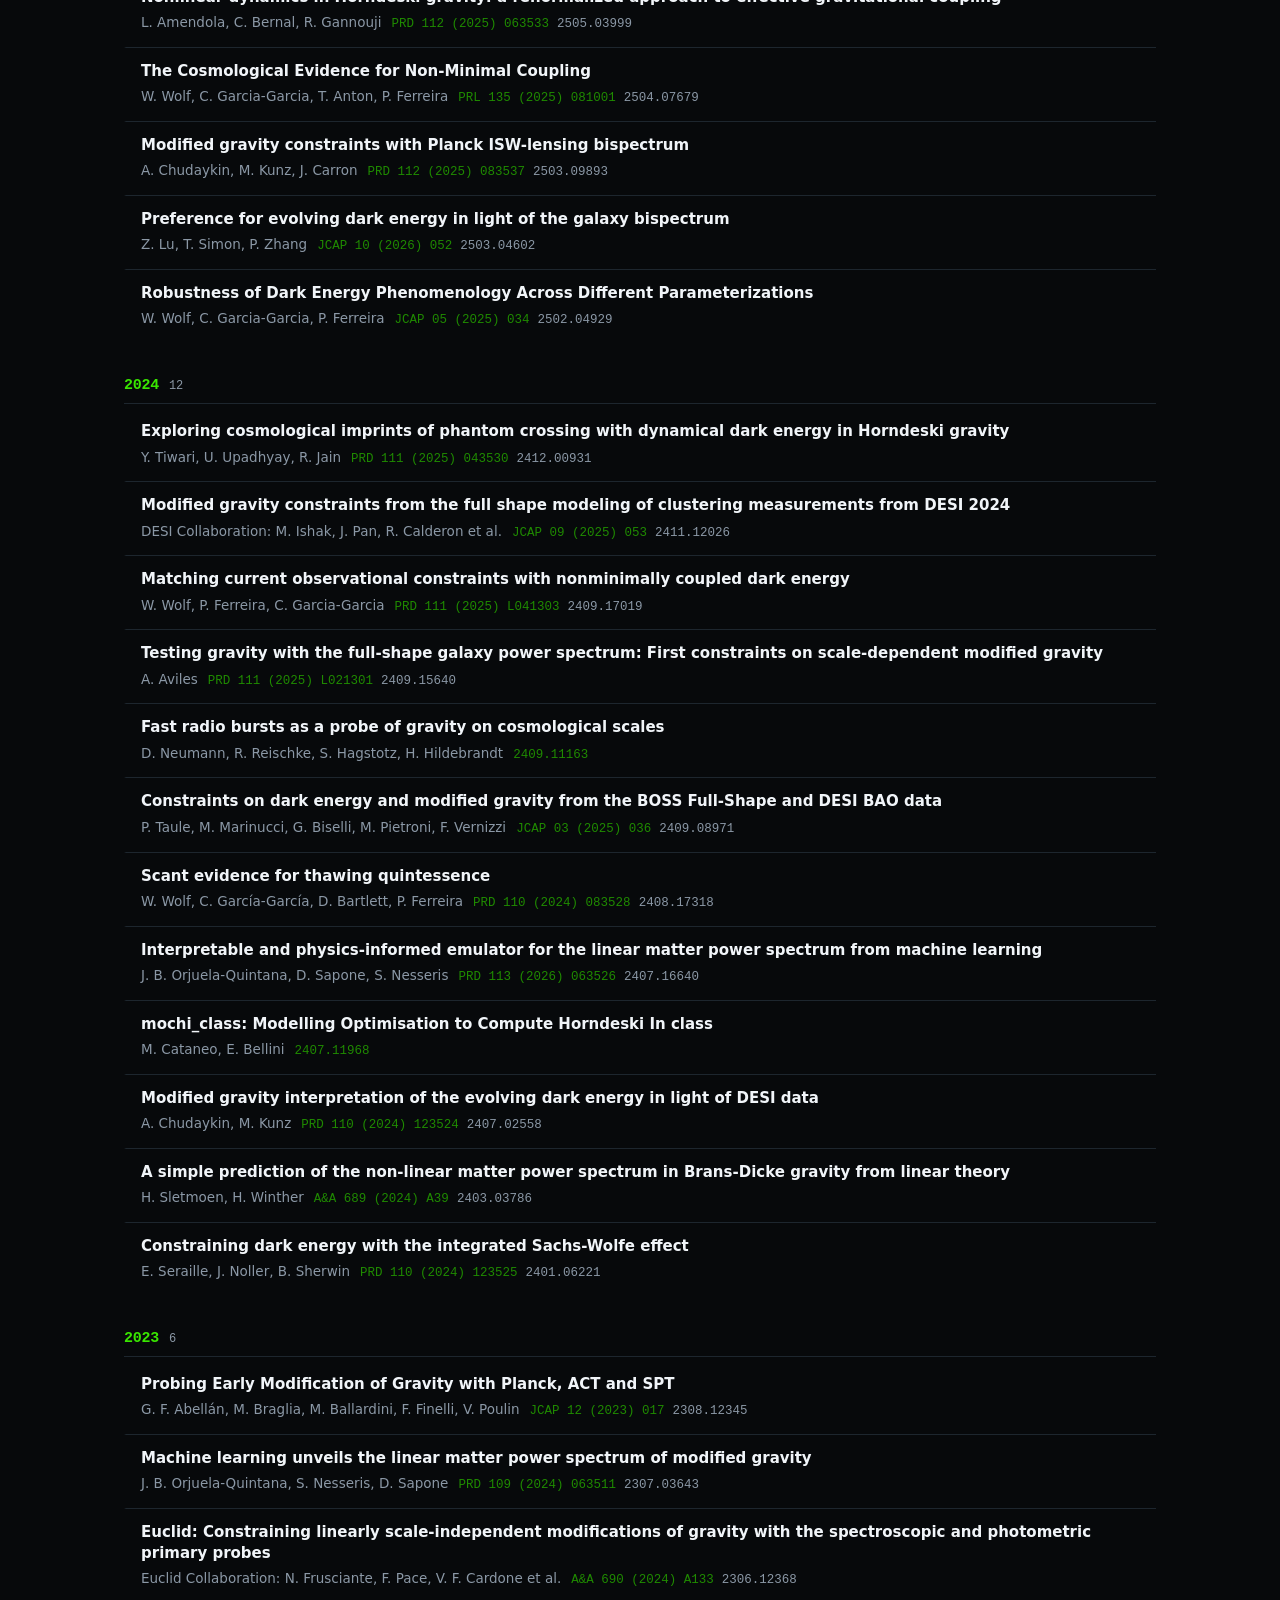
==== commit b425aef1: "Add 4 publications using hi_class, update 4 journal references Found via INSPIRE citation searches f" ====
--- a/docs/index.html
+++ b/docs/index.html
@@ -70,7 +70,7 @@
     </div>
 
     <p class="badges">
-      <a class="badge badge--count" href="#pubs"><b id="hero-pub-count">106</b> papers</a>
+      <a class="badge badge--count" href="#pubs"><b id="hero-pub-count">110</b> papers</a>
       <span class="badge">v3.4.0.1</span>
       <a class="badge" href="https://pypi.org/project/hiclassy/" target="_blank" rel="noopener">pip install hiclassy</a>
       <a class="badge" href="http://class-code.net/" target="_blank" rel="noopener">built on CLASS</a>
@@ -424,7 +424,7 @@
       </li>
     </ul>
 
-    <p style="margin-top:22px"><a href="#pubs">See all <b id="science-pub-count">106</b> publications using
+    <p style="margin-top:22px"><a href="#pubs">See all <b id="science-pub-count">110</b> publications using
       <code>hi_class</code> &rarr;</a> If your article is not listed, please
       <a href="#contact">contact us</a>.</p>
   </div>
@@ -810,7 +810,7 @@
     <p class="eyebrow">Publications</p>
     <h2>Papers using hi_class</h2>
 
-    <p class="pub-headline"><b id="pub-total">106</b> <span>publications have used <code>hi_class</code></span></p>
+    <p class="pub-headline"><b id="pub-total">110</b> <span>publications have used <code>hi_class</code></span></p>
 
     <div class="prose">
       <p>Spanning <b id="pub-span">2015&ndash;2026</b>, from single-author theory papers to Euclid, DESI, KiDS and
@@ -831,8 +831,20 @@
     <div id="pub-groups">
 
 <section class="pub-year" data-year="2026">
-  <h3 class="pub-year-head">2026 <span class="pub-year-count">11</span></h3>
+  <h3 class="pub-year-head">2026 <span class="pub-year-count">14</span></h3>
   <ul class="pub-list">
+    <li class="pub">
+      <a class="pub-title" href="https://inspirehep.net/literature/3223056" target="_blank" rel="noopener">Horndeski Gravity as an Effective Dark Energy Fluid in Cosmological <i>N</i>-body Simulations</a>
+      <p class="pub-meta"><span class="pub-authors">V. P. Aballay</span><span class="pub-ref">2611.06330</span></p>
+    </li>
+    <li class="pub">
+      <a class="pub-title" href="https://inspirehep.net/literature/3222449" target="_blank" rel="noopener">Mercury (Hg): a relativistic <i>N</i>-body simulation for Horndeski gravity</a>
+      <p class="pub-meta"><span class="pub-authors">A. Nouri-Zonoz, F. Hassani, J. Adamek, E. Bellini, M. Kunz</span><span class="pub-ref">2611.03637</span></p>
+    </li>
+    <li class="pub">
+      <a class="pub-title" href="https://inspirehep.net/literature/3216447" target="_blank" rel="noopener"><i>f</i>(<i>Q</i>,<i>T</i>) Gravity with Barrow Holographic Dark Energy and Massive Neutrinos: DESI DR2 Constraints and Implications for the Hubble Tension</a>
+      <p class="pub-meta"><span class="pub-authors">A. Tohidi, A. Salehi, M. Yarahmadi</span><span class="pub-ref">2610.23957</span></p>
+    </li>
     <li class="pub">
       <a class="pub-title" href="https://arxiv.org/abs/2609.15836" target="_blank" rel="noopener">Cosmological Signatures of Curvature-Coupled Dark Energy</a>
       <p class="pub-meta"><span class="pub-authors">A. Banihashemi, F. Hassani, A. Casalino, D. F. Mota, E. Bellini</span><span class="pub-ref">2609.15836</span></p>
@@ -867,7 +879,7 @@
     </li>
     <li class="pub">
       <a class="pub-title" href="https://inspirehep.net/literature/3146385" target="_blank" rel="noopener">PySCo-EFT and ECOSMOG-EFT: a tandem of N-body simulation codes for the Effective Field Theory of Dark Energy</a>
-      <p class="pub-meta"><span class="pub-authors">H. Ganjoo, Y. Rasera, E. Bellini, M.-A. Breton et al.</span><span class="pub-ref">2604.15434</span></p>
+      <p class="pub-meta"><span class="pub-authors">H. Ganjoo, Y. Rasera, E. Bellini, M.-A. Breton et al.</span><span class="pub-ref">A&A 714 (2026) A443</span><span class="pub-arxiv">2604.15434</span></p>
     </li>
     <li class="pub">
       <a class="pub-title" href="https://inspirehep.net/literature/3124710" target="_blank" rel="noopener">H-EFTCAMB: A Cobaya-Integrated, Python-Wrapped Extension of EFTCAMB for Covariant Horndeski Gravity</a>
@@ -881,7 +893,7 @@
 </section>
 
 <section class="pub-year" data-year="2025">
-  <h3 class="pub-year-head">2025 <span class="pub-year-count">19</span></h3>
+  <h3 class="pub-year-head">2025 <span class="pub-year-count">20</span></h3>
   <ul class="pub-list">
     <li class="pub">
       <a class="pub-title" href="https://inspirehep.net/arxiv/2512.20171" target="_blank" rel="noopener">Abundance of cosmic voids in EFT of dark energy</a>
@@ -901,7 +913,7 @@
     </li>
     <li class="pub">
       <a class="pub-title" href="https://inspirehep.net/literature/3087667" target="_blank" rel="noopener">Clustering in dynamical dark energy: observational constraints from DESI, CMB, and supernovae</a>
-      <p class="pub-meta"><span class="pub-authors">Y. Yang, Q. Wang, X. Ren, E. Saridakis, Y. Cai</span><span class="pub-ref">2511.22478</span></p>
+      <p class="pub-meta"><span class="pub-authors">Y. Yang, Q. Wang, X. Ren, E. Saridakis, Y. Cai</span><span class="pub-ref">Sci. Bull. 71 (2026) 4410</span><span class="pub-arxiv">2511.22478</span></p>
     </li>
     <li class="pub">
       <a class="pub-title" href="https://inspirehep.net/literature/3082748" target="_blank" rel="noopener">New multiprobe analysis of modified gravity and evolving dark energy</a>
@@ -924,6 +936,10 @@
       <p class="pub-meta"><span class="pub-authors">W. Wolf, P. Ferreira, C. Garcia-Garcia</span><span class="pub-ref">PRD 113 (2026) 023551</span><span class="pub-arxiv">2509.17586</span></p>
     </li>
     <li class="pub">
+      <a class="pub-title" href="https://inspirehep.net/literature/2958487" target="_blank" rel="noopener">Stable islands of weak gravity</a>
+      <p class="pub-meta"><span class="pub-authors">L. Thummel, B. Bose, A. Pourtsidou</span><span class="pub-ref">JCAP 02 (2026) 054</span><span class="pub-arxiv">2508.05729</span></p>
+    </li>
+    <li class="pub">
       <a class="pub-title" href="https://inspirehep.net/literature/2954584" target="_blank" rel="noopener">Dark energy constraints in light of theoretical priors</a>
       <p class="pub-meta"><span class="pub-authors">N. Shah, K. Koyama, J. Noller</span><span class="pub-ref">JCAP 01 (2026) 054</span><span class="pub-arxiv">2507.19450</span></p>
     </li>
@@ -937,7 +953,7 @@
     </li>
     <li class="pub">
       <a class="pub-title" href="https://inspirehep.net/literature/2928753" target="_blank" rel="noopener">Euclid preparation. Constraining parameterised models of modifications of gravity with the spectroscopic and photometric primary probes</a>
-      <p class="pub-meta"><span class="pub-authors">Euclid Collaboration: I. S. Albuquerque, N. Frusciante, Z. Sakr et al.</span><span class="pub-ref">2506.03008</span></p>
+      <p class="pub-meta"><span class="pub-authors">Euclid Collaboration: I. S. Albuquerque, N. Frusciante, Z. Sakr et al.</span><span class="pub-ref">A&A 713 (2026) A214</span><span class="pub-arxiv">2506.03008</span></p>
     </li>
     <li class="pub">
       <a class="pub-title" href="https://inspirehep.net/literature/2919107" target="_blank" rel="noopener">Nonlinear dynamics in Horndeski gravity: a renormalized approach to effective gravitational coupling</a>
@@ -953,7 +969,7 @@
     </li>
     <li class="pub">
       <a class="pub-title" href="https://inspirehep.net/literature/2897444" target="_blank" rel="noopener">Preference for evolving dark energy in light of the galaxy bispectrum</a>
-      <p class="pub-meta"><span class="pub-authors">Z. Lu, T. Simon, P. Zhang</span><span class="pub-ref">2503.04602</span></p>
+      <p class="pub-meta"><span class="pub-authors">Z. Lu, T. Simon, P. Zhang</span><span class="pub-ref">JCAP 10 (2026) 052</span><span class="pub-arxiv">2503.04602</span></p>
     </li>
     <li class="pub">
       <a class="pub-title" href="https://inspirehep.net/literature/2877709" target="_blank" rel="noopener">Robustness of Dark Energy Phenomenology Across Different Parameterizations</a>
